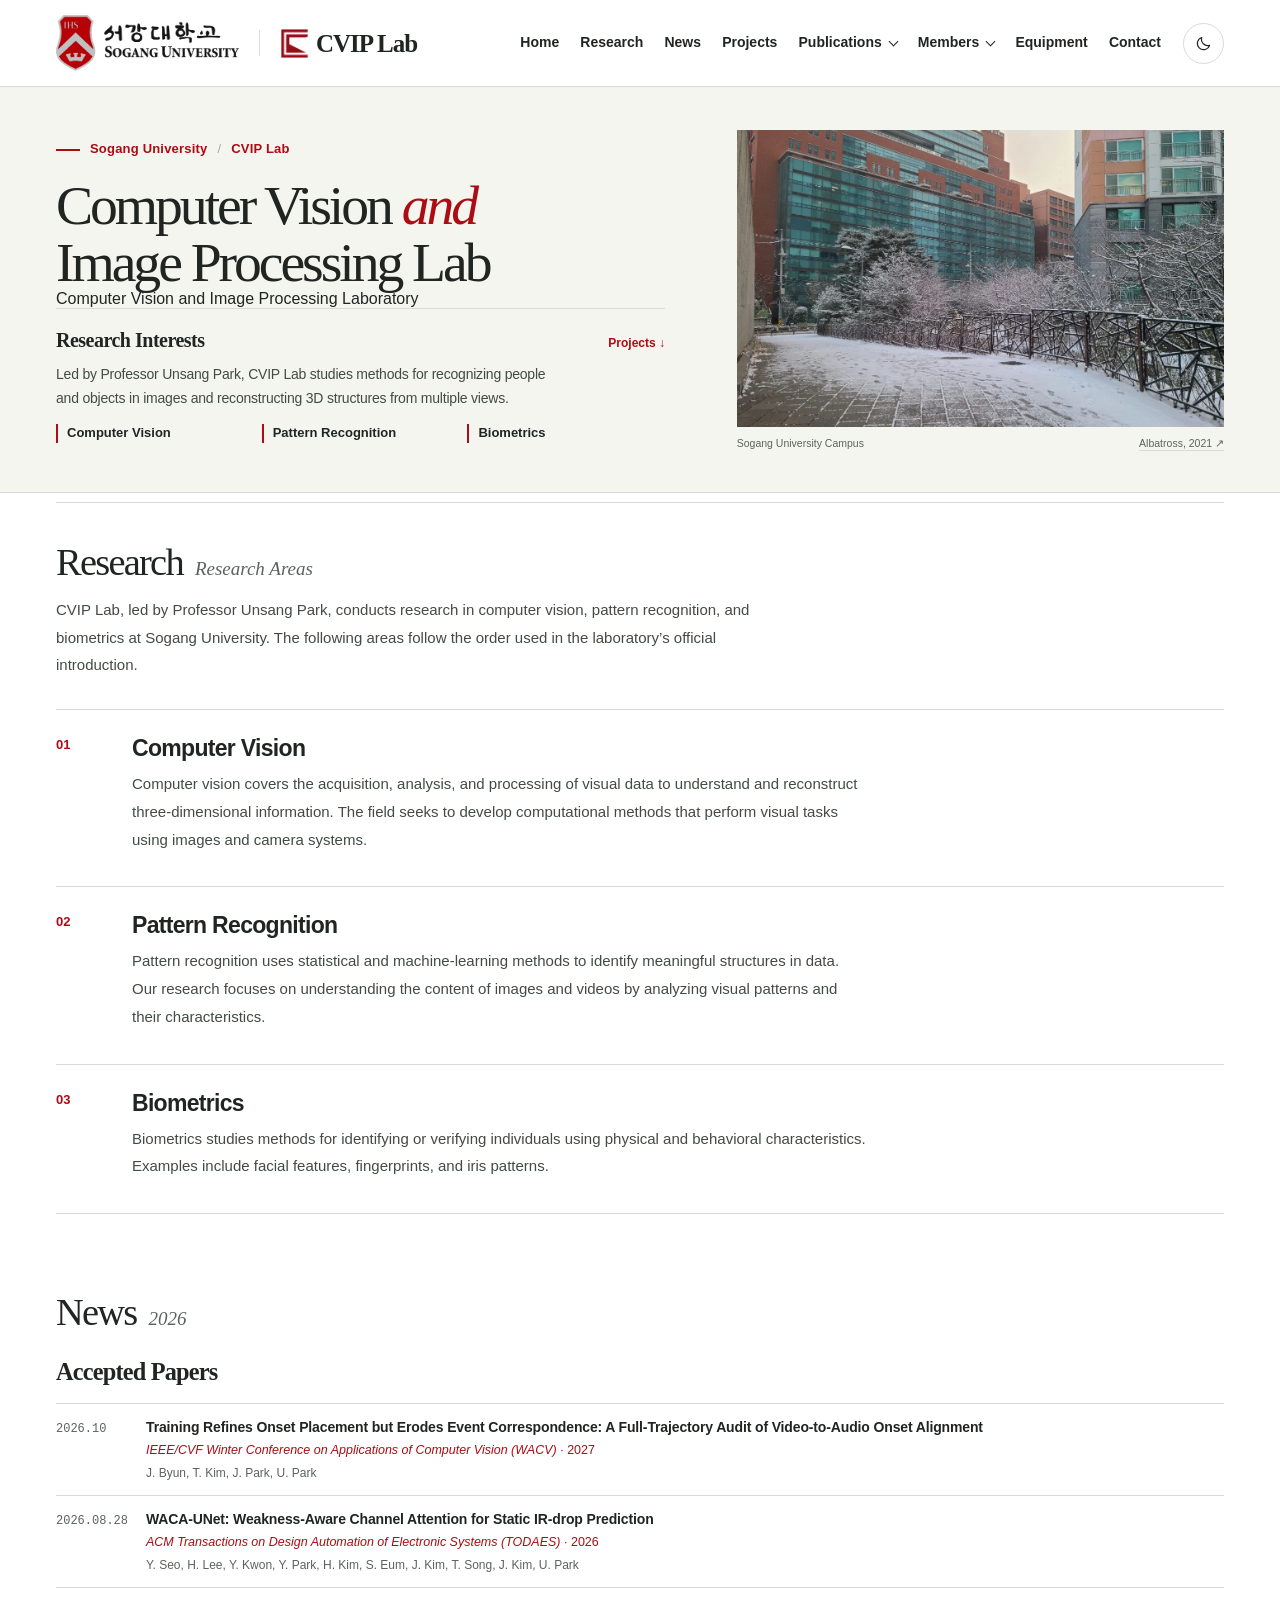
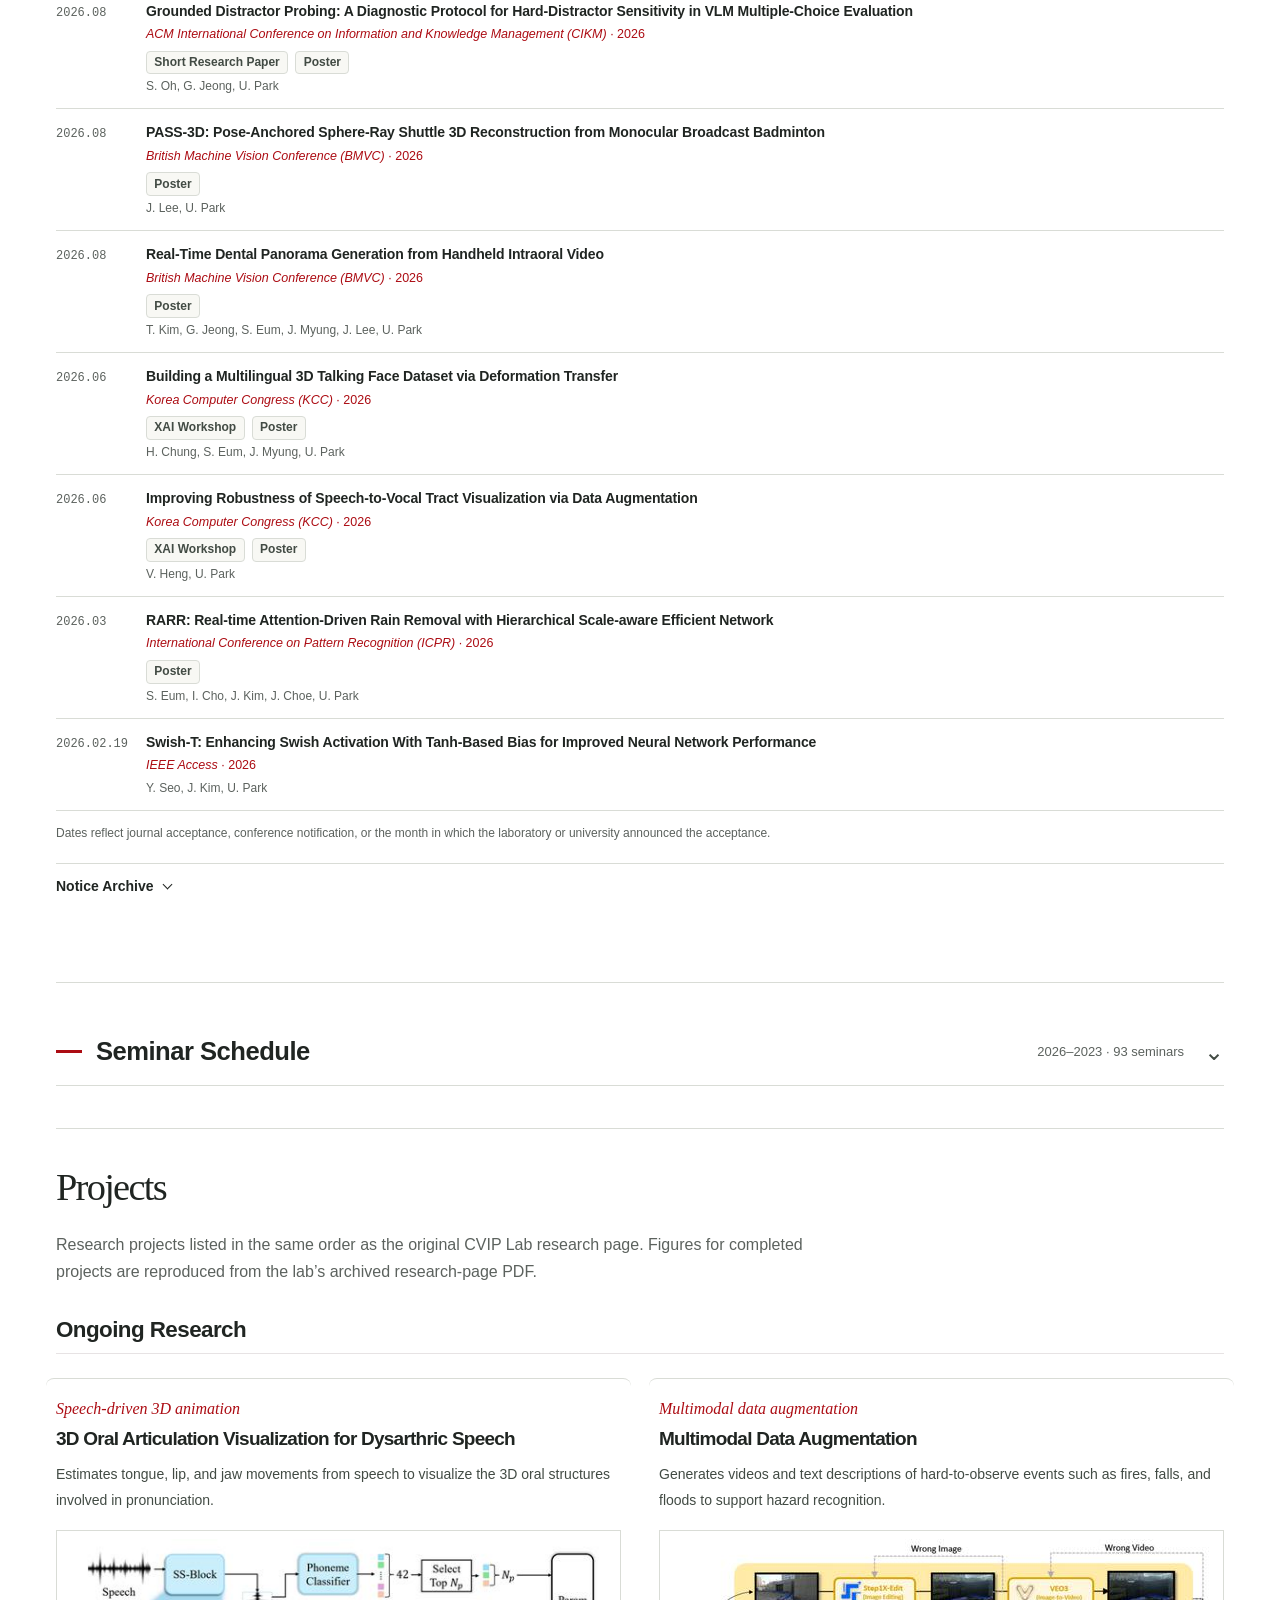
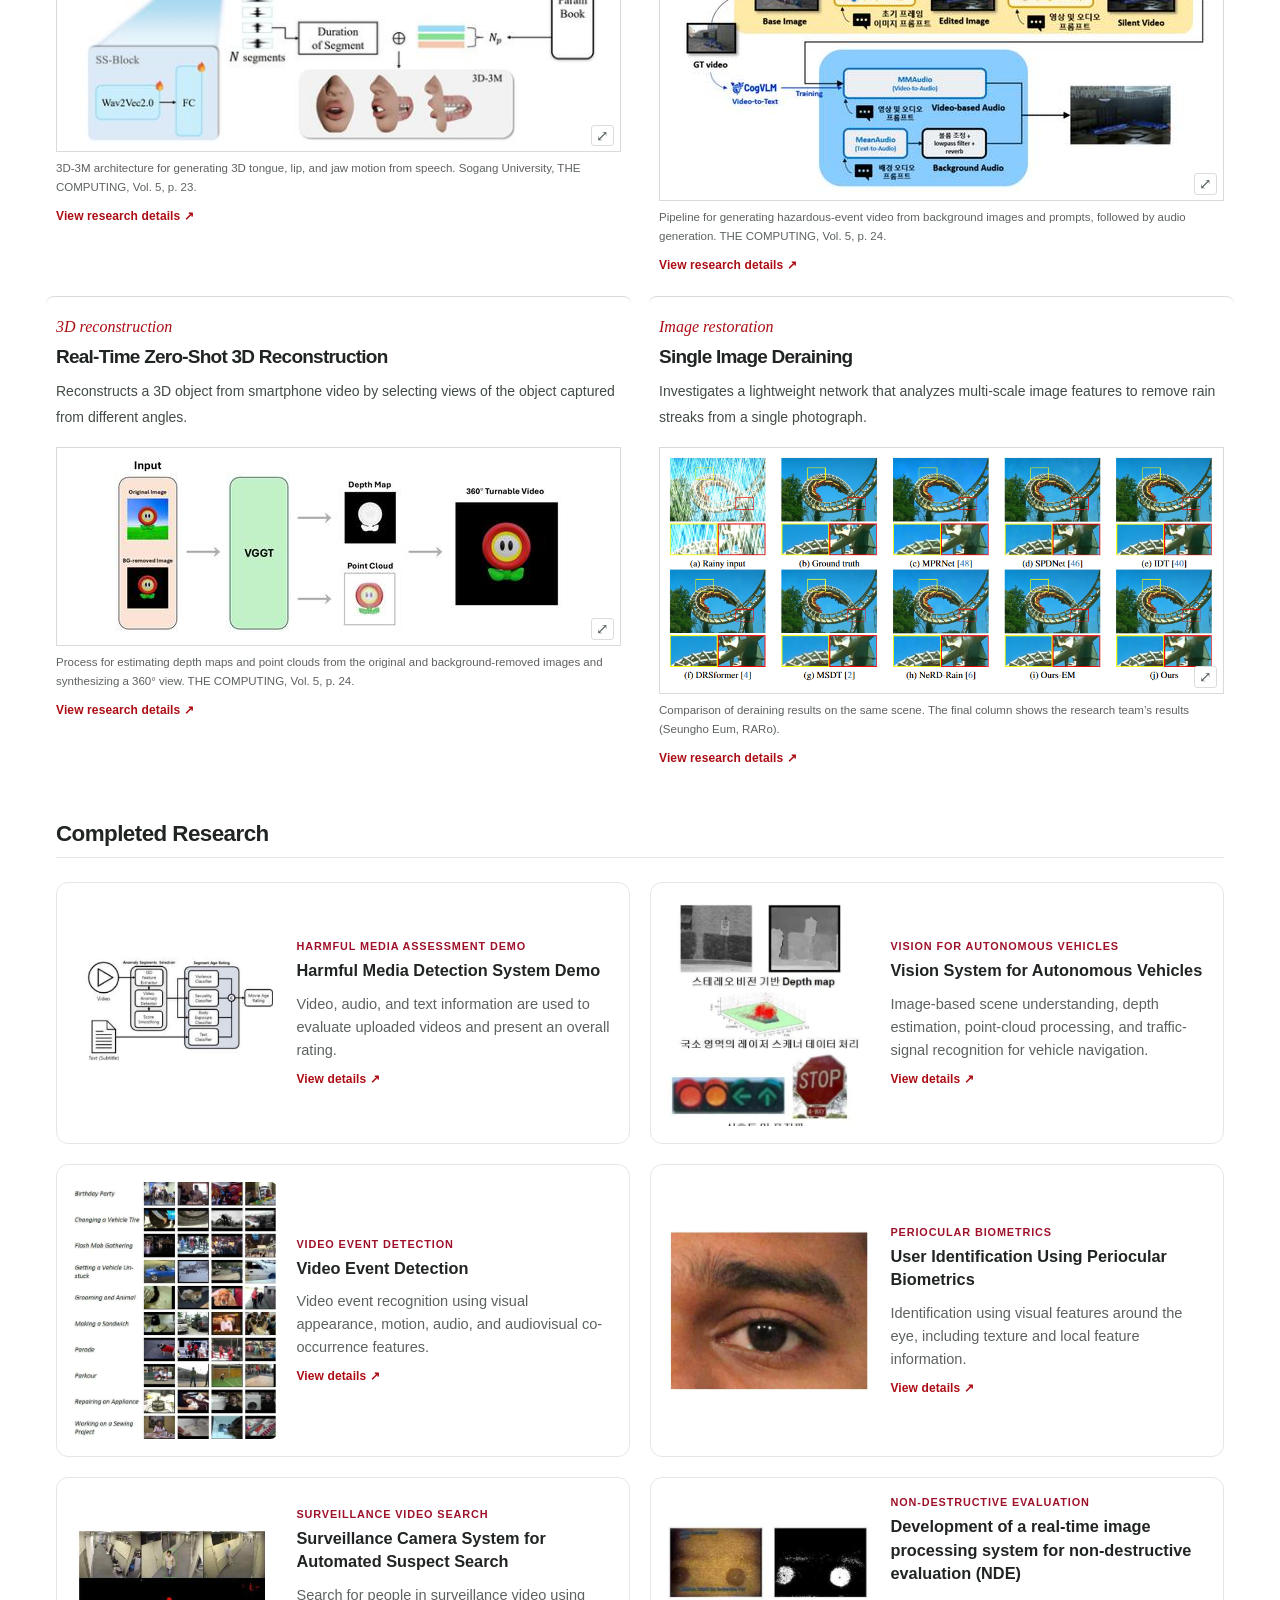
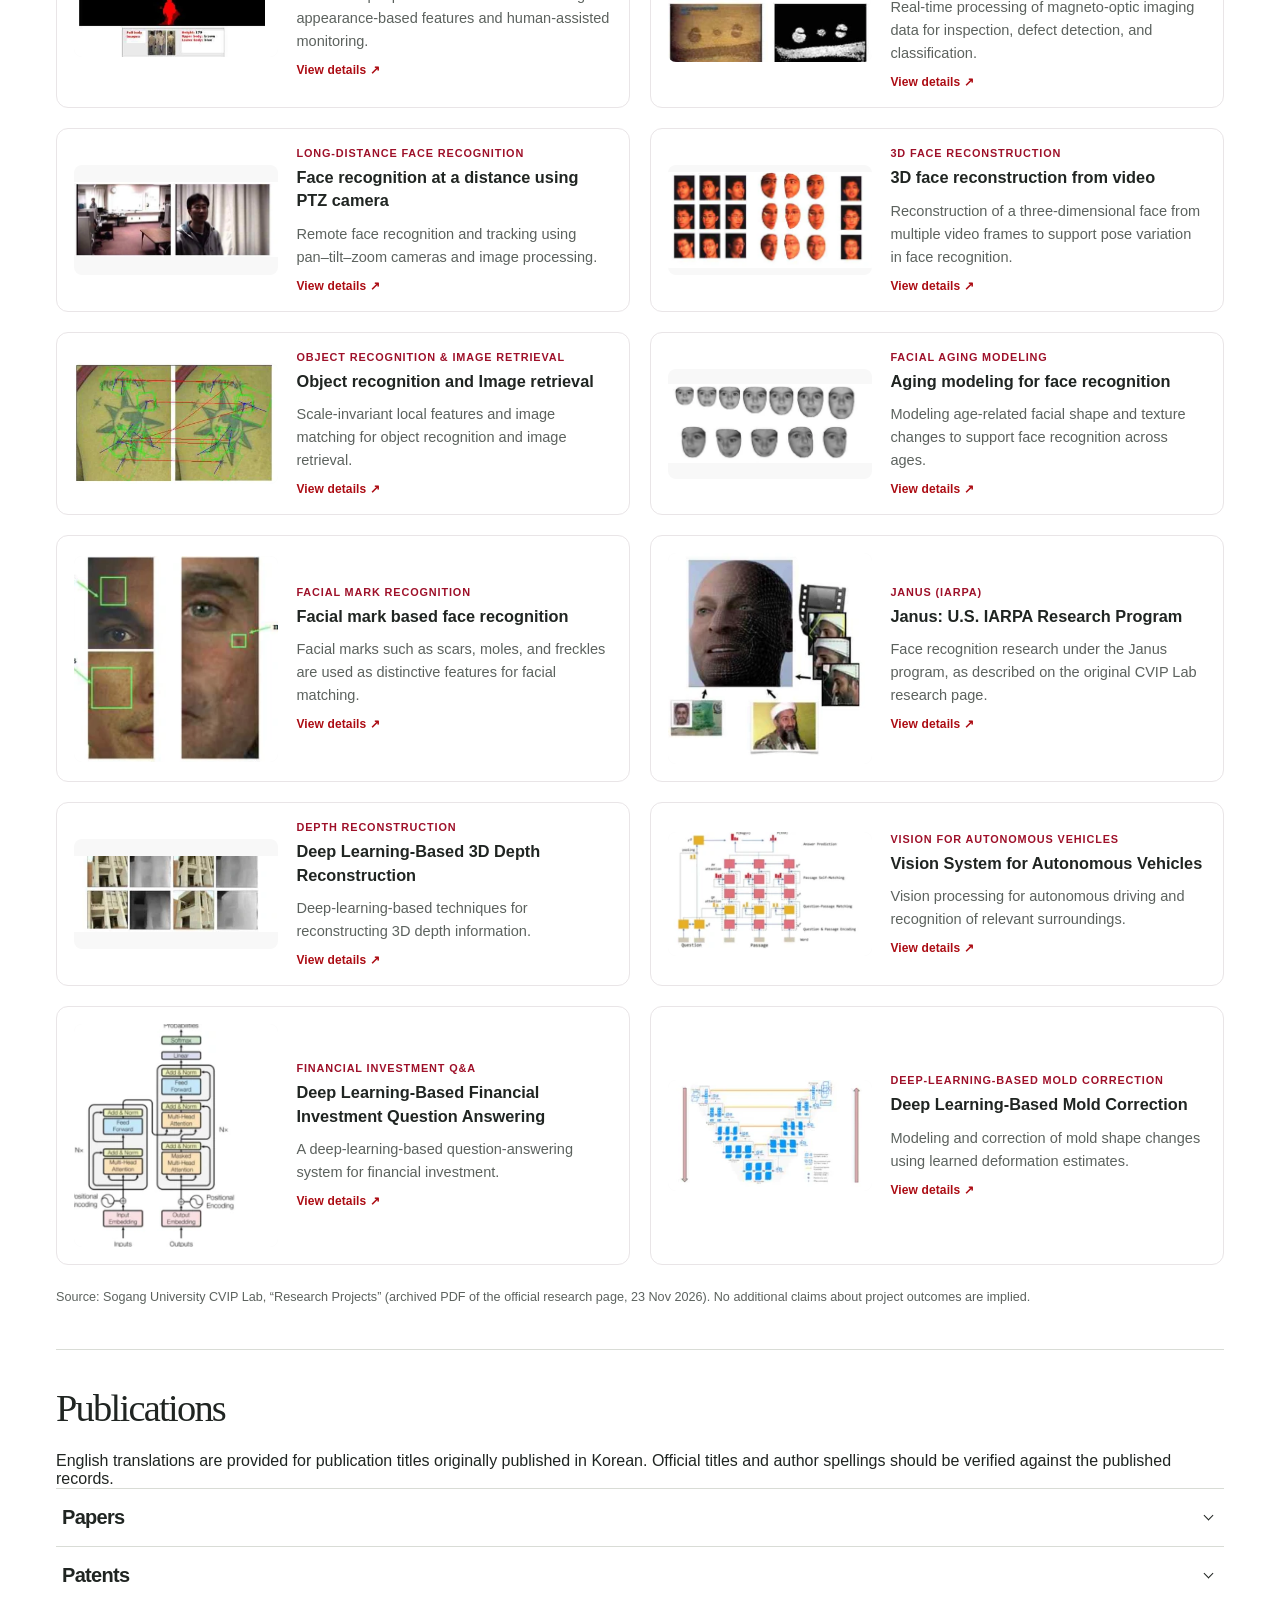
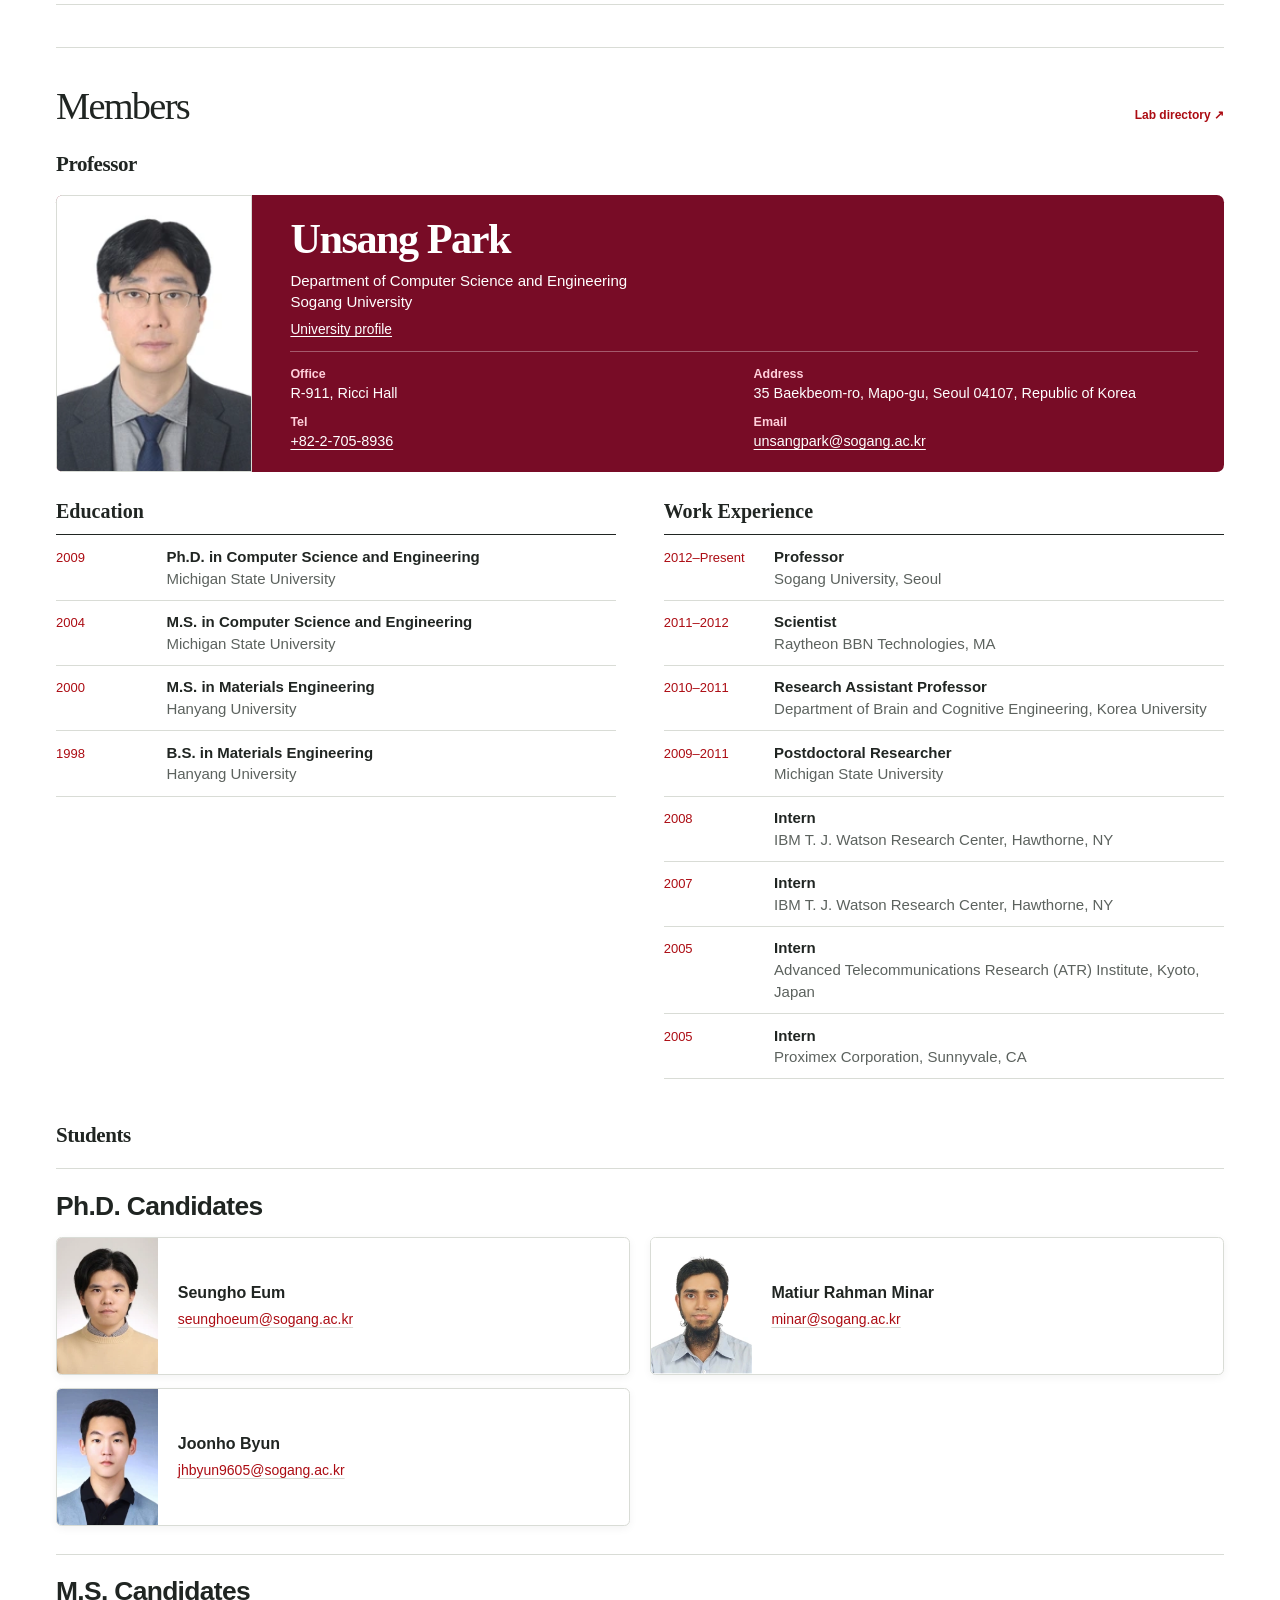
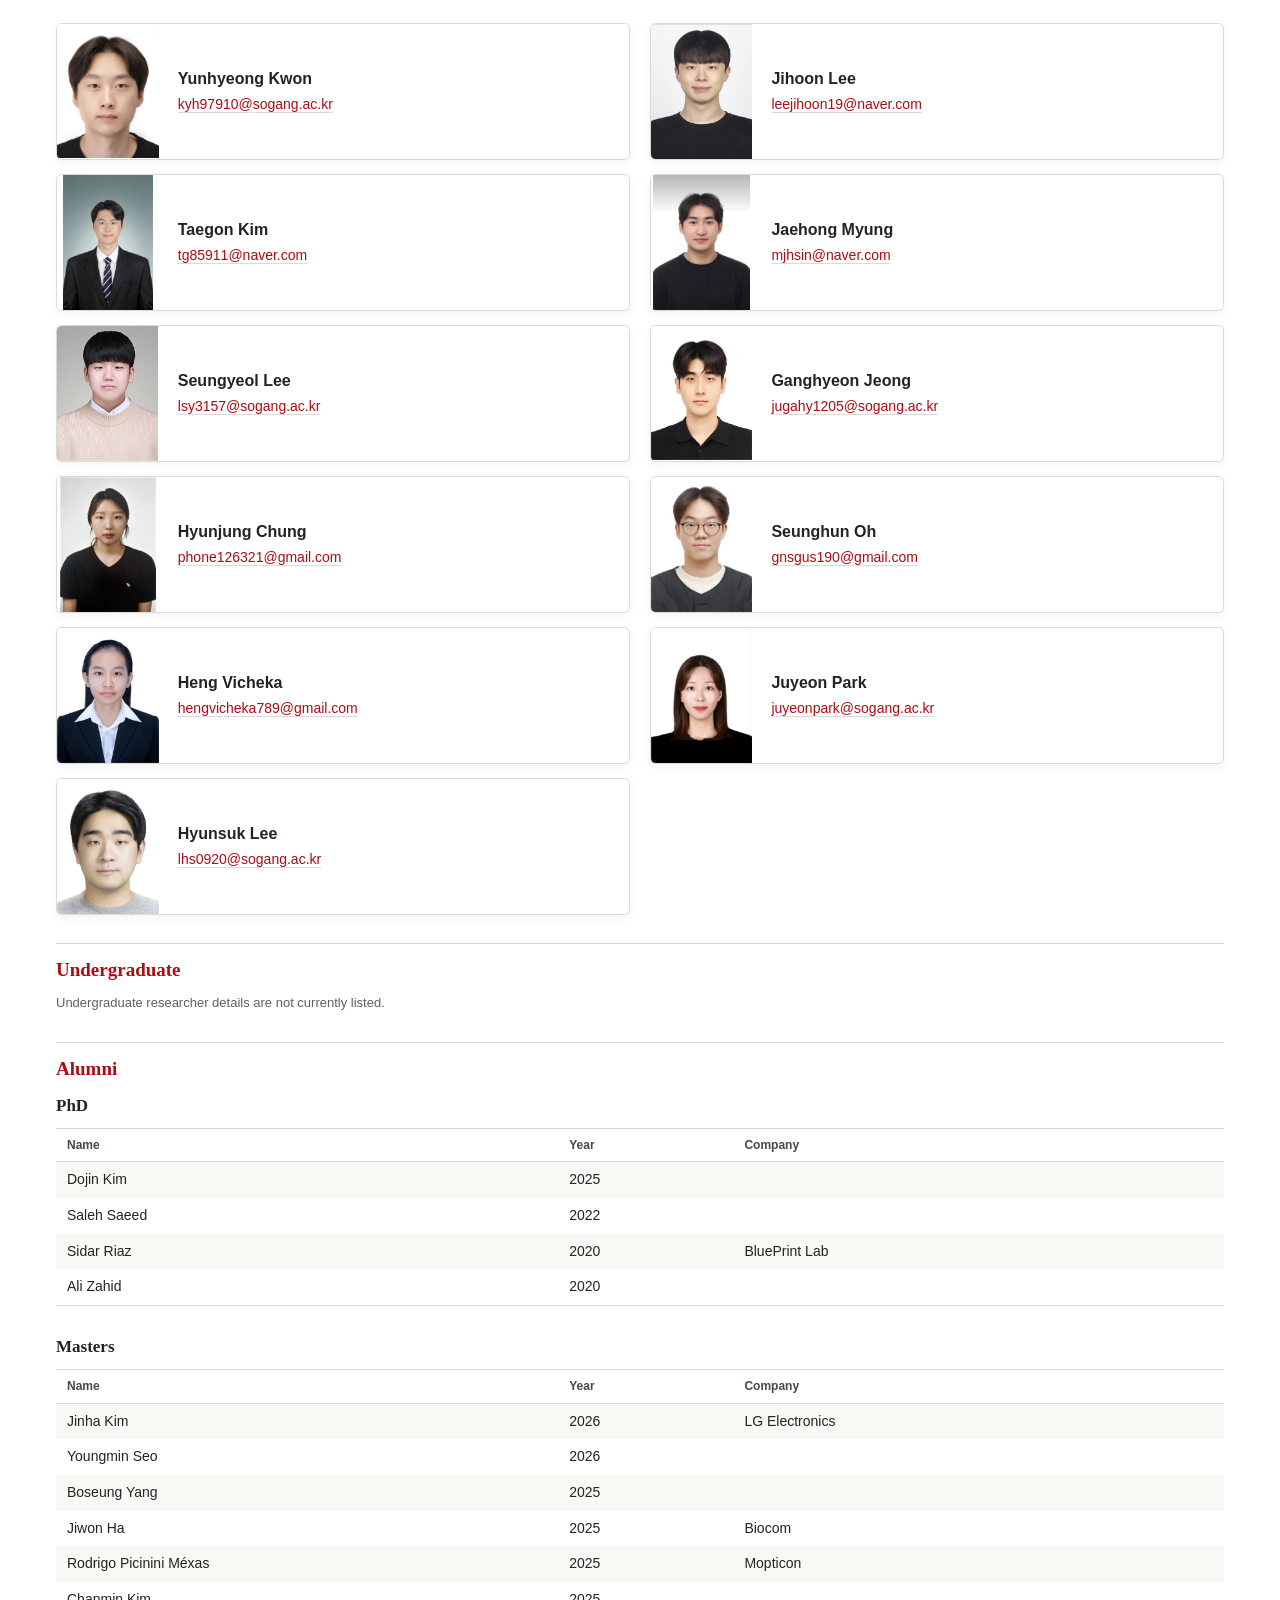
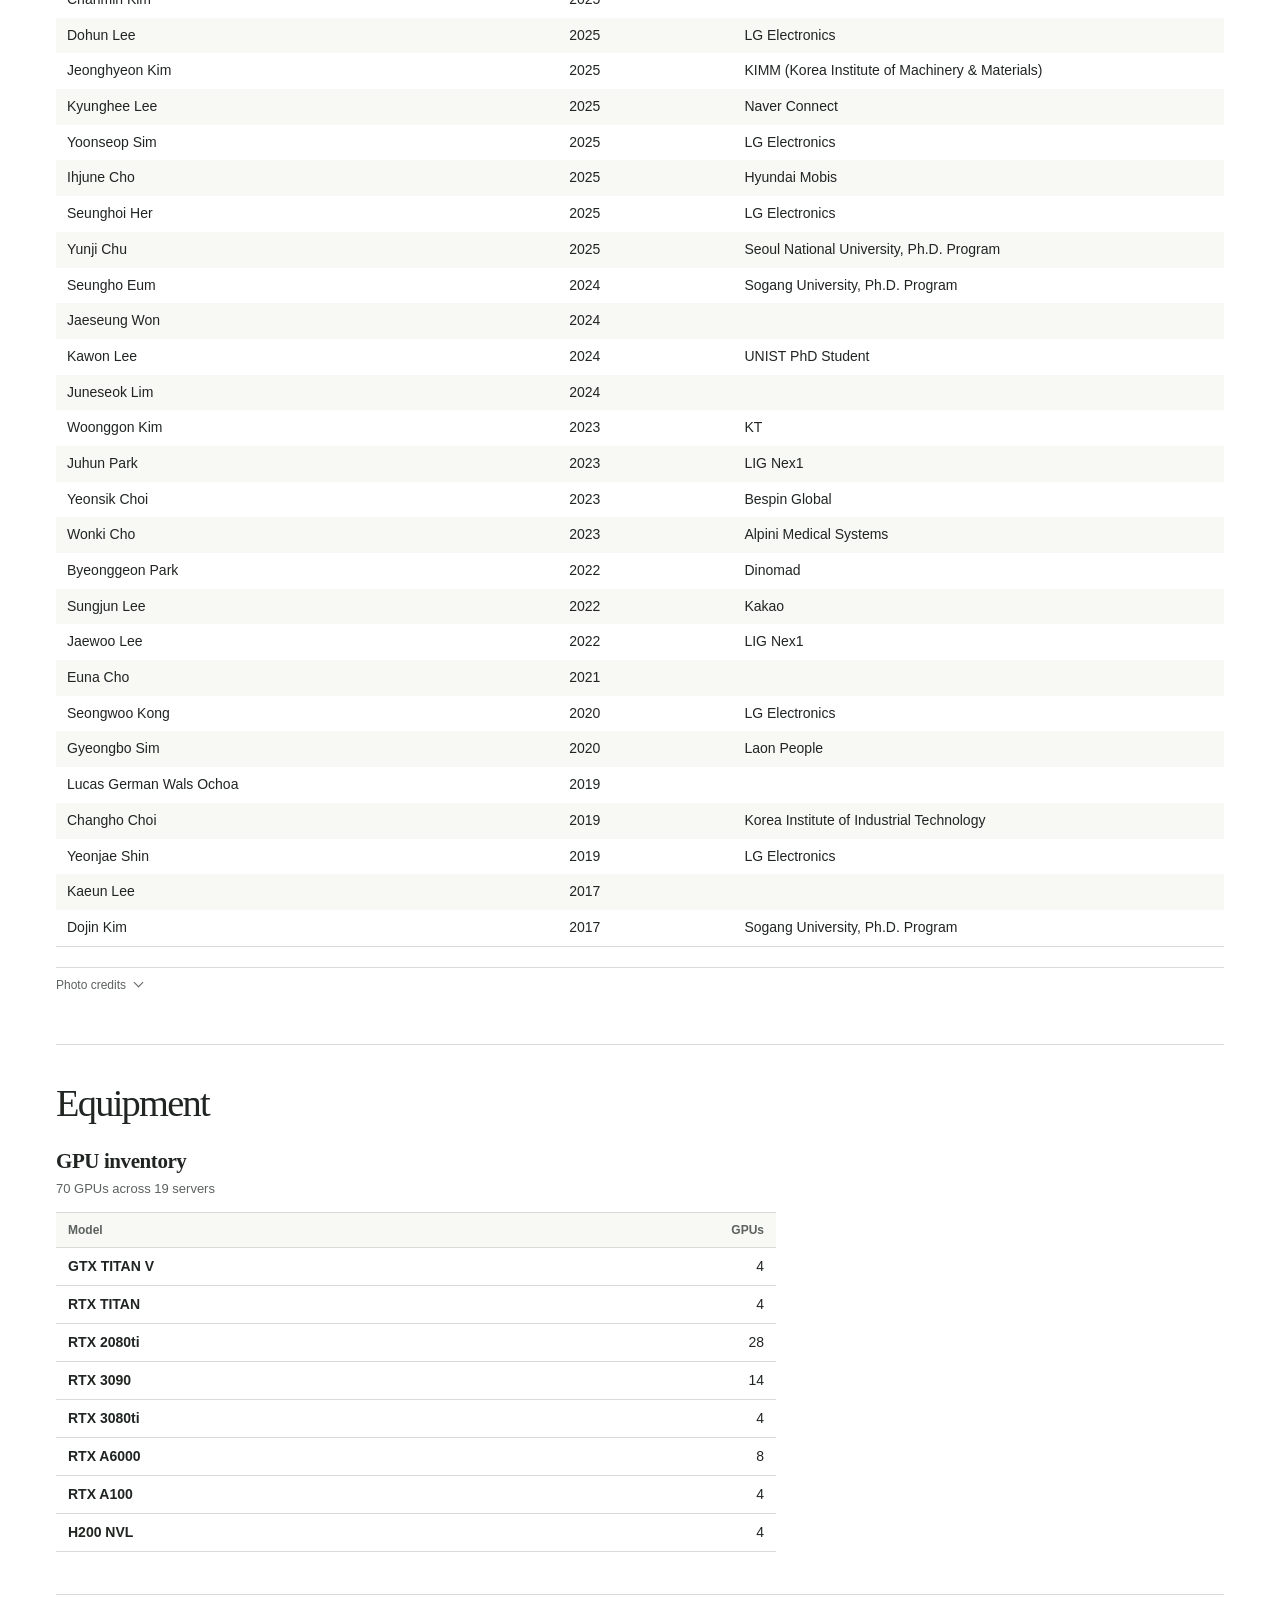
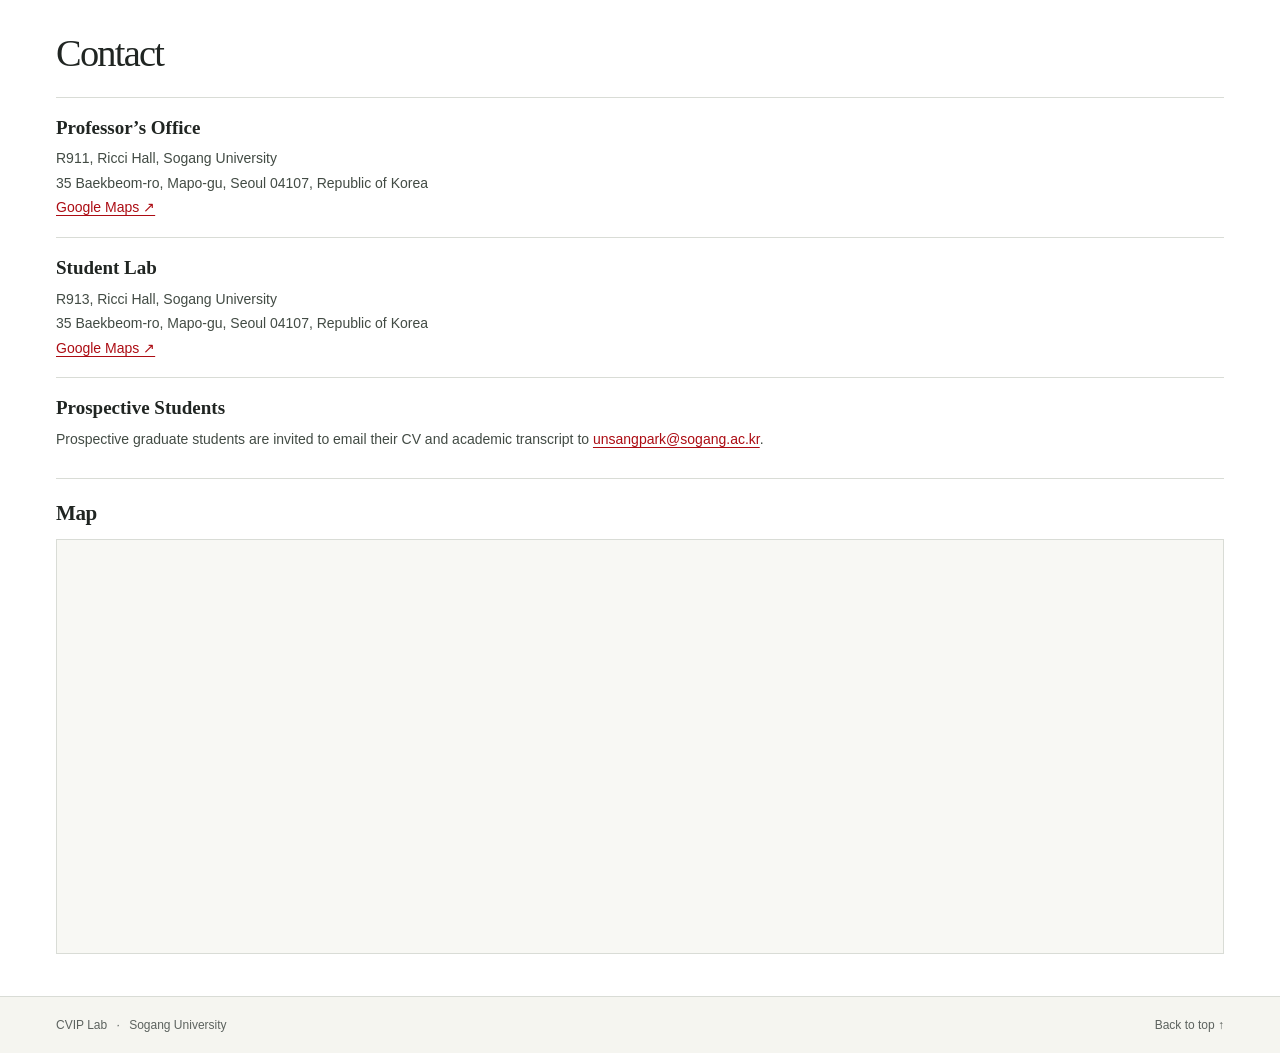
==== index.html @ 0a964b20 "seminar update(~11/20)" ====
<!DOCTYPE html>

<!DOCTYPE html>

<!DOCTYPE html>

<html data-theme="light" lang="en">
<head>
<meta charset="utf-8"/>
<meta content="width=device-width,initial-scale=1" name="viewport"/>
<meta content="#ffffff" name="theme-color"/>
<meta content="CVIP Lab at Sogang University, led by Professor Unsang Park. Explore research in computer vision, pattern recognition, biometrics, research projects, publications, people, equipment, and contact information." name="description"/>
<title>CVIP Lab | Computer Vision and Image Processing Laboratory · Sogang University</title>
<link href="assets/images/cvip-mark.png" rel="icon" type="image/png"/>
<link href="assets/css/site.css" rel="stylesheet"/>
<link href="https://cviplab1.github.io/" rel="canonical"/><meta content="index, follow" name="robots"/><meta content="CVIP Lab | Sogang University" property="og:title"/><meta content="Research in Computer Vision, Pattern Recognition, and Biometrics at Sogang University." property="og:description"/><meta content="https://cviplab1.github.io/" property="og:url"/><script type="application/ld+json">{"@context": "https://schema.org", "@type": "ResearchOrganization", "name": "Computer Vision and Image Processing Lab (CVIP Lab)", "alternateName": ["서강대학교 컴퓨터비전 및 영상처리 연구실", "서강대 CVIP Lab"], "url": "https://cviplab1.github.io/", "description": "Research laboratory at Sogang University focusing on computer vision, pattern recognition, and biometrics.", "parentOrganization": {"@type": "CollegeOrUniversity", "name": "Sogang University", "url": "https://www.sogang.ac.kr/"}, "employee": {"@type": "Person", "name": "Unsang Park", "alternateName": "박운상", "jobTitle": "Professor"}, "knowsAbout": ["Computer Vision", "Pattern Recognition", "Biometrics"]}</script></head>
<body>
<a class="skip" href="#main">Skip to main content</a>
<header class="site-head">
<div class="nav-shell">
<a aria-label="Sogang University website" class="university" href="https://www.sogang.ac.kr/">
<img alt="Sogang University" class="mark-color" height="149" src="assets/images/sogang-signature.png" width="480"/>
<img alt="Sogang University" class="mark-white" height="149" src="assets/images/sogang-signature-white.png" width="480"/>
</a>
<span aria-hidden="true" class="word-divider"></span>
<a aria-label="CVIP Lab homepage" class="lab-word" href="#home"><img alt="" class="lab-emblem" height="33" src="assets/images/cvip-mark.png" width="33"/>CVIP Lab</a>
<nav aria-label="Main navigation" id="navigation">
<a href="#home">Home</a><a href="#research-details">Research</a><a href="#news">News</a><a href="#projects">Projects</a><details class="nav-disclosure" name="main-navigation"><summary>Publications <span aria-hidden="true" class="chev"></span></summary>
<div class="subnav"><a href="#papers">Papers</a><div class="subtopics"><a href="#pub-international-conference">International Conferences</a><a href="#pub-international-journal">International Journals</a><a href="#pub-domestic-conference">Domestic Conferences</a><a href="#pub-domestic-journal">Domestic Journals</a></div><a href="#pub-patents">Patents</a></div></details>
<details class="nav-disclosure" name="main-navigation"><summary>Members <span aria-hidden="true" class="chev"></span></summary>
<div class="subnav"><a href="#professor">Professor</a><a href="#students">Students</a><div class="subtopics"><a href="#phd">Ph.D. Candidates</a><a href="#ms">M.S. Candidates</a><a href="#undergraduate">Undergraduate</a><a href="#alumni">Alumni</a></div></div></details><a href="#equipment">Equipment</a><a href="#contact">Contact</a>
</nav>
<button aria-label="Switch to dark mode" class="icon-control theme-button" hidden="" type="button"><svg aria-hidden="true" class="moon" viewbox="0 0 24 24"><path d="M20.6 14.4A8.7 8.7 0 0 1 9.6 3.5 8.8 8.8 0 1 0 20.6 14.4Z"></path></svg><svg aria-hidden="true" class="sun" viewbox="0 0 24 24"><circle cx="12" cy="12" r="4"></circle><path d="M12 2v2m0 16v2M2 12h2m16 0h2M5 5l1.4 1.4m11.2 11.2L19 19M5 19l1.4-1.4m11.2-11.2L19 5"></path></svg></button>
<button aria-controls="navigation" aria-expanded="false" aria-label="Open menu" class="icon-control menu-button" hidden="" type="button"><span></span><span></span></button>
</div>
</header>
<main id="main">
<section aria-labelledby="lab-title" class="intro" id="home">
<div class="wrap masthead" id="about">
<div class="mast-copy">
<p class="affiliation"><span aria-hidden="true"></span> Sogang University <i aria-hidden="true">/</i> CVIP Lab</p>
<h1 id="lab-title" lang="en">Computer Vision <em>and</em><br/>Image Processing Lab</h1>
<p class="lab-subname">Computer Vision and Image Processing Laboratory</p>
<section aria-labelledby="interests-title" class="home-interests" id="research">
<div class="interest-heading"><h2 id="interests-title">Research Interests</h2><a class="text-link" href="#projects">Projects ↓</a></div>
<p class="intro-note">Led by Professor Unsang Park, CVIP Lab studies methods for recognizing people and objects in images and reconstructing 3D structures from multiple views.</p>
<dl class="interests">
<div><dt>Computer Vision</dt></div>
<div><dt>Pattern Recognition</dt></div>
<div><dt>Biometrics</dt></div>
</dl>
</section>
</div>
<figure class="campus"><img alt="Campus walkway and red brick buildings at Sogang University" height="720" src="assets/images/sogang-campus.webp" width="960"/><figcaption><span>Sogang University Campus</span><a aria-label="Campus photograph credit" href="https://commons.wikimedia.org/wiki/File:Sogang-1641741169692_05.jpg">Albatross, 2021 ↗</a></figcaption></figure>
</div>
</section>
<div class="wrap research-wrap"><section aria-labelledby="research-detail-title" class="section research-detail" id="research-details"><div class="section-heading"><div class="section-lead"><h2 id="research-detail-title">Research</h2><span>Research Areas</span></div></div>
<p class="research-lede">CVIP Lab, led by Professor Unsang Park, conducts research in computer vision, pattern recognition, and biometrics at Sogang University. The following areas follow the order used in the laboratory’s official introduction.</p>
<div class="research-topics">
<article class="research-topic"><span class="research-index">01</span><div><h3>Computer Vision</h3><p>Computer vision covers the acquisition, analysis, and processing of visual data to understand and reconstruct three-dimensional information. The field seeks to develop computational methods that perform visual tasks using images and camera systems.</p></div></article>
<article class="research-topic"><span class="research-index">02</span><div><h3>Pattern Recognition</h3><p>Pattern recognition uses statistical and machine-learning methods to identify meaningful structures in data. Our research focuses on understanding the content of images and videos by analyzing visual patterns and their characteristics.</p></div></article>
<article class="research-topic"><span class="research-index">03</span><div><h3>Biometrics</h3><p>Biometrics studies methods for identifying or verifying individuals using physical and behavioral characteristics. Examples include facial features, fingerprints, and iris patterns.</p></div></article>
</div></section></div><div class="wrap">
<div class="news-seminar-layout"><section aria-labelledby="news-title" class="section lab-news" id="news">
<div class="section-heading"><div class="section-lead">
<h2 id="news-title" lang="en">News</h2><span>2026</span>
</div></div>
<section aria-labelledby="accepted-title" id="accepted-papers">
<h3 class="news-subheading" id="accepted-title" lang="en">Accepted Papers</h3>
<ul class="news-papers" lang="en">
<li class="news-paper">
<time datetime="2026-10" title="Publication announcement">2026.10</time>
<div><a class="news-paper-title" href="https://computing.sogang.ac.kr/ko/community/news/detail/287">Training Refines Onset Placement but Erodes Event Correspondence: A Full-Trajectory Audit of Video-to-Audio Onset Alignment</a>
<p class="news-paper-venue"><cite>IEEE/CVF Winter Conference on Applications of Computer Vision (WACV)</cite> · 2027</p><p class="news-paper-authors">J. Byun, T. Kim, J. Park, U. Park</p></div>
</li>
<li class="news-paper">
<time datetime="2026-08-28" title="Publication announcement">2026.08.28</time>
<div><a class="news-paper-title" href="https://doi.org/10.1145/3847672">WACA-UNet: Weakness-Aware Channel Attention for Static IR-drop Prediction</a>
<p class="news-paper-venue"><cite>ACM Transactions on Design Automation of Electronic Systems (TODAES)</cite> · 2026</p><p class="news-paper-authors">Y. Seo, H. Lee, Y. Kwon, Y. Park, H. Kim, S. Eum, J. Kim, T. Song, J. Kim, U. Park</p></div>
</li>
<li class="news-paper">
<time datetime="2026-08" title="Publication announcement">2026.08</time>
<div><a class="news-paper-title" href="https://computing.sogang.ac.kr/ko/community/news/detail/273">Grounded Distractor Probing: A Diagnostic Protocol for Hard-Distractor Sensitivity in VLM Multiple-Choice Evaluation</a>
<p class="news-paper-venue"><cite>ACM International Conference on Information and Knowledge Management (CIKM)</cite> · 2026</p><div class="paper-marks" lang="en"><span class="paper-mark">Short Research Paper</span><span class="paper-mark">Poster</span></div><p class="news-paper-authors">S. Oh, G. Jeong, U. Park</p></div>
</li>
<li class="news-paper">
<time datetime="2026-08" title="Publication announcement">2026.08</time>
<div><a class="news-paper-title" href="https://computing.sogang.ac.kr/ko/community/news/detail/279">PASS-3D: Pose-Anchored Sphere-Ray Shuttle 3D Reconstruction from Monocular Broadcast Badminton</a>
<p class="news-paper-venue"><cite>British Machine Vision Conference (BMVC)</cite> · 2026</p><div class="paper-marks" lang="en"><span class="paper-mark">Poster</span></div><p class="news-paper-authors">J. Lee, U. Park</p></div>
</li>
<li class="news-paper">
<time datetime="2026-08" title="Publication announcement">2026.08</time>
<div><a class="news-paper-title" href="https://computing.sogang.ac.kr/ko/community/news/detail/274">Real-Time Dental Panorama Generation from Handheld Intraoral Video</a>
<p class="news-paper-venue"><cite>British Machine Vision Conference (BMVC)</cite> · 2026</p><div class="paper-marks" lang="en"><span class="paper-mark">Poster</span></div><p class="news-paper-authors">T. Kim, G. Jeong, S. Eum, J. Myung, J. Lee, U. Park</p></div>
</li>
<li class="news-paper">
<time datetime="2026-06" title="Publication announcement">2026.06</time>
<div><a class="news-paper-title" href="https://xai.kaist.ac.kr/xai-workshop/2026/">Building a Multilingual 3D Talking Face Dataset via Deformation Transfer</a>
<p class="news-paper-venue"><cite>Korea Computer Congress (KCC)</cite> · 2026</p><div class="paper-marks" lang="en"><span class="paper-mark">XAI Workshop</span><span class="paper-mark">Poster</span></div><p class="news-paper-authors">H. Chung, S. Eum, J. Myung, U. Park</p></div>
</li>
<li class="news-paper">
<time datetime="2026-06" title="Publication announcement">2026.06</time>
<div><a class="news-paper-title" href="https://xai.kaist.ac.kr/xai-workshop/2026/">Improving Robustness of Speech-to-Vocal Tract Visualization via Data Augmentation</a>
<p class="news-paper-venue"><cite>Korea Computer Congress (KCC)</cite> · 2026</p><div class="paper-marks" lang="en"><span class="paper-mark">XAI Workshop</span><span class="paper-mark">Poster</span></div><p class="news-paper-authors">V. Heng, U. Park</p></div>
</li>
<li class="news-paper">
<time datetime="2026-03" title="Publication announcement">2026.03</time>
<div><a class="news-paper-title" href="https://doi.org/10.1007/978-3-032-31654-7_14">RARR: Real-time Attention-Driven Rain Removal with Hierarchical Scale-aware Efficient Network</a>
<p class="news-paper-venue"><cite>International Conference on Pattern Recognition (ICPR)</cite> · 2026</p><div class="paper-marks" lang="en"><span class="paper-mark">Poster</span></div><p class="news-paper-authors">S. Eum, I. Cho, J. Kim, J. Choe, U. Park</p></div>
</li>
<li class="news-paper">
<time datetime="2026-02-19" title="Publication announcement">2026.02.19</time>
<div><a class="news-paper-title" href="https://doi.org/10.1109/ACCESS.2026.3667968">Swish-T: Enhancing Swish Activation With Tanh-Based Bias for Improved Neural Network Performance</a>
<p class="news-paper-venue"><cite>IEEE Access</cite> · 2026</p><p class="news-paper-authors">Y. Seo, J. Kim, U. Park</p></div>
</li>
</ul>
<p class="news-date-note">Dates reflect journal acceptance, conference notification, or the month in which the laboratory or university announced the acceptance.</p>
</section>
<details class="past notice-archive"><summary>Notice Archive <span aria-hidden="true" class="chev"></span></summary>
<ul class="notices">
<li><a href="https://cviplab.sogang.ac.kr/bbs/bbsview.do?bbsid=1143&amp;currentPage=1&amp;pkid=78118&amp;searchField=&amp;searchValue=&amp;wslID=cviplab"><time datetime="2026-02-06">2026.02.06</time><span>Graduate AI Program Orientation Materials</span><span aria-hidden="true" class="ne-arrow">↗</span></a></li>
</ul>
</details></section>
<section aria-labelledby="seminar-title" class="seminar-panel section" id="seminar">
<details class="seminar-accordion">
<summary class="seminar-main-summary"><span class="seminar-title-with-rule"><span aria-hidden="true" class="seminar-red-rule"></span><span id="seminar-title">Seminar Schedule</span></span><span class="seminar-main-count">2026–2023 · 93 seminars</span><span aria-hidden="true" class="seminar-chevron">⌄</span></summary>
<div class="seminar-content">
<p class="seminar-description">Select a linked presentation title to open the original Google Drive, Google Slides, or SharePoint material. Titles without links have no presentation URL on the archived source page.</p><details class="seminar-year-group" open="">
<summary><span class="seminar-year-heading">2026</span><span class="seminar-year-count">23 seminars</span><span aria-hidden="true" class="seminar-year-toggle">⌄</span></summary>
<div class="seminar-year-body">
<div class="seminar-table-wrap"><table class="seminar-table"><thead><tr><th scope="col">Date</th><th scope="col">Speaker</th><th scope="col">Subject / Presentation</th></tr></thead><tbody>
<tr><td class="seminar-date-col">Jan 02</td><td class="seminar-speaker-col">Jaehong Myung</td><td class="seminar-topic-col"><a aria-label="Open seminar presentation: Enhancing" class="seminar-presentation" href="https://drive.google.com/file/d/1vfq0GxyYgbZQMnLgOrBLEouAKZLwBzN-/view?usp=sharing" rel="noopener noreferrer" target="_blank">Enhancing <span aria-hidden="true" class="seminar-link-arrow">↗</span></a></td></tr>
<tr><td class="seminar-date-col">Jan 16</td><td class="seminar-speaker-col">Seungyeol Lee</td><td class="seminar-topic-col"><a aria-label="Open seminar presentation: LoFiT" class="seminar-presentation" href="https://drive.google.com/file/d/1Ka6AELnn6dvO0waY9GwjrVSfwkfqI48K/view" rel="noopener noreferrer" target="_blank">LoFiT <span aria-hidden="true" class="seminar-link-arrow">↗</span></a></td></tr>
<tr><td class="seminar-date-col">Jan 23</td><td class="seminar-speaker-col">Taegon Kim</td><td class="seminar-topic-col"><a aria-label="Open seminar presentation: VinTAGe" class="seminar-presentation" href="https://drive.google.com/file/d/1IsGUZsr9Y4nyPIfiDK8orIpnkrMNY5GD/view?usp=drive_link" rel="noopener noreferrer" target="_blank">VinTAGe <span aria-hidden="true" class="seminar-link-arrow">↗</span></a></td></tr>
<tr><td class="seminar-date-col">Jan 30</td><td class="seminar-speaker-col">Yunhyeong Kwon</td><td class="seminar-topic-col"><a aria-label="Open seminar presentation: Focus_N_Fix" class="seminar-presentation" href="https://drive.google.com/file/d/16I2A3oZe1JICevOD2CibbE1TqzHNkDmm/view?usp=sharing" rel="noopener noreferrer" target="_blank">Focus_N_Fix <span aria-hidden="true" class="seminar-link-arrow">↗</span></a></td></tr>
<tr><td class="seminar-date-col">Feb 27</td><td class="seminar-speaker-col">Ganghyeon Jeong</td><td class="seminar-topic-col"><a aria-label="Open seminar presentation: Token_Cropr" class="seminar-presentation" href="https://drive.google.com/file/d/1q8tG_0wyA2p8QPmWosNPmHdfJHLK8ON_/view?usp=sharing" rel="noopener noreferrer" target="_blank">Token_Cropr <span aria-hidden="true" class="seminar-link-arrow">↗</span></a> <a class="seminar-extra-link" href="https://docs.google.com/presentation/d/1ESQbo54ng8iLFIM2tjqJ0PbvV9y8q8dS/edit?slide=id.p1" rel="noopener noreferrer" target="_blank">Slides ↗</a></td></tr>
<tr><td class="seminar-date-col">Mar 20</td><td class="seminar-speaker-col">Hyunjung Chung</td><td class="seminar-topic-col"><a aria-label="Open seminar presentation: Speech Driven 3D" class="seminar-presentation" href="https://drive.google.com/file/d/16H4r2nI5j0fmwePdQ0HD9kyfAoqEj3BQ/view?usp=drive_link" rel="noopener noreferrer" target="_blank">Speech Driven 3D <span aria-hidden="true" class="seminar-link-arrow">↗</span></a></td></tr>
<tr><td class="seminar-date-col">Mar 27</td><td class="seminar-speaker-col">Seunghun Oh</td><td class="seminar-topic-col"><a aria-label="Open seminar presentation: Identifying and Mitigating Position Bias" class="seminar-presentation" href="https://drive.google.com/file/d/16_QvL4vrQktiYNIkd_AidwKp-wWZ8HSu/view" rel="noopener noreferrer" target="_blank">Identifying and Mitigating Position Bias <span aria-hidden="true" class="seminar-link-arrow">↗</span></a></td></tr>
<tr><td class="seminar-date-col">Apr 03</td><td class="seminar-speaker-col">Jihoon Lee</td><td class="seminar-topic-col">Single Camera Based 3D Badminton Simulation</td></tr>
<tr><td class="seminar-date-col">Apr 10</td><td class="seminar-speaker-col">Vicheka</td><td class="seminar-topic-col"><a aria-label="Open seminar presentation: Multilingual Speech-to-Vocal Tract Visualization" class="seminar-presentation" href="https://drive.google.com/file/d/1k6CdOlAvo2keQhdLAJyZU13oEL5p_9w7/view" rel="noopener noreferrer" target="_blank">Multilingual Speech-to-Vocal Tract Visualization <span aria-hidden="true" class="seminar-link-arrow">↗</span></a></td></tr>
<tr><td class="seminar-date-col">Apr 17</td><td class="seminar-speaker-col">Juyeon Park</td><td class="seminar-topic-col"><a aria-label="Open seminar presentation: OV-AVEL" class="seminar-presentation" href="https://drive.google.com/file/d/1cnVlGdYuO3-vU976arvxXAAcvJcRLeiH/view" rel="noopener noreferrer" target="_blank">OV-AVEL <span aria-hidden="true" class="seminar-link-arrow">↗</span></a></td></tr>
<tr><td class="seminar-date-col">May 04</td><td class="seminar-speaker-col">Hyunsuk Lee</td><td class="seminar-topic-col"><a aria-label="Open seminar presentation: Robust Technology" class="seminar-presentation" href="https://docs.google.com/presentation/d/1lkw7no6FfF6UTPfIRtizjSjqM4zixNjm/edit?ouid=115181300442004631275&amp;rtpof=true&amp;sd=true&amp;usp=sharing" rel="noopener noreferrer" target="_blank">Robust Technology <span aria-hidden="true" class="seminar-link-arrow">↗</span></a></td></tr>
<tr><td class="seminar-date-col">May 08</td><td class="seminar-speaker-col">Minar</td><td class="seminar-topic-col"><a aria-label="Open seminar presentation: RoPE" class="seminar-presentation" href="https://sogang365-my.sharepoint.com/%3Ap%3A/g/personal/minar_o365_sogang_ac_kr/IQA0PaFq57LkSqwgsAE7RccJAZSJPfdZbSDZKRp33Gz32Tw?rtime=4VsEDJms3kg" rel="noopener noreferrer" target="_blank">RoPE <span aria-hidden="true" class="seminar-link-arrow">↗</span></a></td></tr>
<tr><td class="seminar-date-col">May 14</td><td class="seminar-speaker-col">Seungho Eum</td><td class="seminar-topic-col"><a aria-label="Open seminar presentation: Adv-GRPO" class="seminar-presentation" href="https://drive.google.com/file/d/111Pl_RaaTReFUQgvde2x_KWCj9mgvMCB/view?usp=sharing" rel="noopener noreferrer" target="_blank">Adv-GRPO <span aria-hidden="true" class="seminar-link-arrow">↗</span></a></td></tr>
<tr><td class="seminar-date-col">May 22</td><td class="seminar-speaker-col">Ganghyeon Jeong</td><td class="seminar-topic-col"><a aria-label="Open seminar presentation: VL2Lite" class="seminar-presentation" href="https://drive.google.com/file/d/1WOPD5Bi31219UosARFQR1TphHwzyrX5B/view" rel="noopener noreferrer" target="_blank">VL2Lite <span aria-hidden="true" class="seminar-link-arrow">↗</span></a></td></tr>
<tr><td class="seminar-date-col">Jun 01</td><td class="seminar-speaker-col">Taegon Kim</td><td class="seminar-topic-col"><a aria-label="Open seminar presentation: PAVAS" class="seminar-presentation" href="https://drive.google.com/file/d/1iryuT6EX6WhlKlRMKx_FtUiU0egX1u8k/view" rel="noopener noreferrer" target="_blank">PAVAS <span aria-hidden="true" class="seminar-link-arrow">↗</span></a></td></tr>
<tr><td class="seminar-date-col">Jun 05</td><td class="seminar-speaker-col">Seungyeol Lee</td><td class="seminar-topic-col"><a aria-label="Open seminar presentation: Vision Language Models are Biased" class="seminar-presentation" href="https://drive.google.com/file/d/1C6yIUtt_fM_VJTrV5aPAHTC4SdL0S4N0/view" rel="noopener noreferrer" target="_blank">Vision Language Models are Biased <span aria-hidden="true" class="seminar-link-arrow">↗</span></a></td></tr>
<tr><td class="seminar-date-col">Jun 11</td><td class="seminar-speaker-col">Jaehong Myung</td><td class="seminar-topic-col"><a aria-label="Open seminar presentation: CMR-RD" class="seminar-presentation" href="https://drive.google.com/file/d/1PSHIqmchBLbnGyaaoZeuS7wtrJR6SI16/view?usp=sharing" rel="noopener noreferrer" target="_blank">CMR-RD <span aria-hidden="true" class="seminar-link-arrow">↗</span></a></td></tr>
<tr><td class="seminar-date-col">Jul 03</td><td class="seminar-speaker-col">Yunhyeong Kwon</td><td class="seminar-topic-col"><a aria-label="Open seminar presentation: Make-It-Count" class="seminar-presentation" href="https://drive.google.com/file/d/1LDObcJ1L9wUcf8zCjkZQ4YKX7UW50fW4/view?usp=sharing" rel="noopener noreferrer" target="_blank">Make-It-Count <span aria-hidden="true" class="seminar-link-arrow">↗</span></a></td></tr>
<tr><td class="seminar-date-col">Jul 10</td><td class="seminar-speaker-col">Seunghun Oh</td><td class="seminar-topic-col"><a aria-label="Open seminar presentation: UniEdit-I" class="seminar-presentation" href="https://drive.google.com/file/d/1fj38RWQrub7ZJR0qSBvQ12FPFpeyG3eR/view" rel="noopener noreferrer" target="_blank">UniEdit-I <span aria-hidden="true" class="seminar-link-arrow">↗</span></a></td></tr>
<tr><td class="seminar-date-col">Jul 20</td><td class="seminar-speaker-col">Joonho Byun</td><td class="seminar-topic-col"><a aria-label="Open seminar presentation: TARO" class="seminar-presentation" href="https://drive.google.com/file/d/1FcKUkxoRJBIpMyGZg00G93FXRrhu1oiG/view" rel="noopener noreferrer" target="_blank">TARO <span aria-hidden="true" class="seminar-link-arrow">↗</span></a></td></tr>
<tr><td class="seminar-date-col">Jul 24</td><td class="seminar-speaker-col">Hyunjung Chung</td><td class="seminar-topic-col"><a aria-label="Open seminar presentation: UTI-LLM" class="seminar-presentation" href="https://drive.google.com/file/d/1ZRL9mmPadmHZ1jn24ER4TiEolqR9ukuH/view?usp=drive_link" rel="noopener noreferrer" target="_blank">UTI-LLM <span aria-hidden="true" class="seminar-link-arrow">↗</span></a></td></tr>
<tr><td class="seminar-date-col">Jul 31</td><td class="seminar-speaker-col">Minar</td><td class="seminar-topic-col"><a aria-label="Open seminar presentation: Reward-Forcing" class="seminar-presentation" href="https://sogang365-my.sharepoint.com/%3Ap%3A/g/personal/minar_o365_sogang_ac_kr/IQBlCI3gw2h5Q7GxNaaGiUM1AZwwGIncJSLDUE4w79W4BgQ?rtime=ygKn1Unt3kg" rel="noopener noreferrer" target="_blank">Reward-Forcing <span aria-hidden="true" class="seminar-link-arrow">↗</span></a></td></tr>
<tr><td class="seminar-date-col">Aug 07</td><td class="seminar-speaker-col">Vicheka</td><td class="seminar-topic-col"><a aria-label="Open seminar presentation: TalkVid" class="seminar-presentation" href="https://drive.google.com/file/d/1Pl1vORkDbaw1uY9txyuVCjPG2jhYfuQS/view" rel="noopener noreferrer" target="_blank">TalkVid <span aria-hidden="true" class="seminar-link-arrow">↗</span></a></td></tr>
<tr><td class="seminar-date-col">Aug 13</td><td class="seminar-speaker-col">Juyeon Park</td><td class="seminar-topic-col"><a aria-label="Open seminar presentation: Inducing Dyslexia in VLMs" class="seminar-presentation" href="https://drive.google.com/file/d/1Wv54i0WUtVhiIHJig9v0Kfb1sWeJcLDY/view" rel="noopener noreferrer" target="_blank">Inducing Dyslexia in VLMs <span aria-hidden="true" class="seminar-link-arrow">↗</span></a></td></tr>
<tr><td class="seminar-date-col">Sep 04</td><td class="seminar-speaker-col">Hyunsuk Lee</td><td class="seminar-topic-col"><a aria-label="Open seminar presentation: Advancing Fine-Grained Classification" class="seminar-presentation" href="https://docs.google.com/presentation/d/1ztU2_p6atK5rur1CMZOb-5RxRTsvpKbA/edit?slide=id.p1#slide=id.p1" rel="noopener noreferrer" target="_blank">Advancing Fine-Grained Classification <span aria-hidden="true" class="seminar-link-arrow">↗</span></a></td></tr>
<tr><td class="seminar-date-col">Sep 11</td><td class="seminar-speaker-col">Taegon Kim</td><td class="seminar-topic-col"><a aria-label="Open seminar presentation: Timing Audible Actions via Inflectional Flow" class="seminar-presentation" href="https://drive.google.com/file/d/1Vo1ZPQRvnqAGQc9yzA2rH-Rut7K4K-ir/view?usp=sharing" rel="noopener noreferrer" target="_blank">Timing Audible Actions via Inflectional Flow <span aria-hidden="true" class="seminar-link-arrow">↗</span></a></td></tr>
<tr><td class="seminar-date-col">Sep 18</td><td class="seminar-speaker-col">Ganghyeon Jeong</td><td class="seminar-topic-col"><a aria-label="Open seminar presentation: Enriching Knowledge Distillation" class="seminar-presentation" href="https://drive.google.com/file/d/12F_eKJI34OwLL5nnrME8GIeyM2eFxucd/view?usp=sharing" rel="noopener noreferrer" target="_blank">Enriching Knowledge Distillation <span aria-hidden="true" class="seminar-link-arrow">↗</span></a></td></tr>
<tr><td class="seminar-date-col">Oct 02</td><td class="seminar-speaker-col">Seungyeol Lee</td><td class="seminar-topic-col"><a aria-label="Open seminar presentation: RL's Razor" class="seminar-presentation" href="https://drive.google.com/file/d/1thdjvre44dEDnUD8z1gLrXdvD-M1mtmT/view" rel="noopener noreferrer" target="_blank">RL's Razor <span aria-hidden="true" class="seminar-link-arrow">↗</span></a></td></tr>
<tr><td class="seminar-date-col">Oct 08</td><td class="seminar-speaker-col">Jaehong Myung</td><td class="seminar-topic-col"><a aria-label="Open seminar presentation: AVCD" class="seminar-presentation" href="https://drive.google.com/file/d/1Q6J6-RCSDsOMciNb5VgyjRM25yZwRHnX/view" rel="noopener noreferrer" target="_blank">AVCD <span aria-hidden="true" class="seminar-link-arrow">↗</span></a></td></tr>
<tr><td class="seminar-date-col">Oct 15</td><td class="seminar-speaker-col">Yunhyeong Kwon</td><td class="seminar-topic-col"><a aria-label="Open seminar presentation: TempFlow-GRPO" class="seminar-presentation" href="https://drive.google.com/file/d/19pOSQVqMlA0WFUq3Rav_87cosdKpP41N/view?usp=sharing" rel="noopener noreferrer" target="_blank">TempFlow-GRPO <span aria-hidden="true" class="seminar-link-arrow">↗</span></a></td></tr>
<tr><td class="seminar-date-col">Oct 30</td><td class="seminar-speaker-col">Hyunjung Chung</td><td class="seminar-topic-col"><a aria-label="Open seminar presentation: Seeing Speech" class="seminar-presentation" href="https://drive.google.com/file/d/1ozUSkUzPHvrGjjz4cNbc7l5Mhyufl6rT/view?usp=drive_link" rel="noopener noreferrer" target="_blank">Seeing Speech <span aria-hidden="true" class="seminar-link-arrow">↗</span></a></td></tr>
<tr><td class="seminar-date-col">Nov 06</td><td class="seminar-speaker-col">Jihoon Lee</td><td class="seminar-topic-col"><a aria-label="Open seminar presentation: DiffTrack" class="seminar-presentation" href="https://drive.google.com/file/d/1reqz_ZSH4QX9yrap8hO955pR19dhLaOd/view" rel="noopener noreferrer" target="_blank">DiffTrack <span aria-hidden="true" class="seminar-link-arrow">↗</span></a></td></tr>
<tr><td class="seminar-date-col">Nov 20</td><td class="seminar-speaker-col">Joonho Byun</td><td class="seminar-topic-col"><a aria-label="Open seminar presentation: V2A-DPO" class="seminar-presentation" href="https://drive.google.com/file/d/1wXvbtC42H56FHb6aMZJ3pIezxGb95naG/view?usp=sharing" rel="noopener noreferrer" target="_blank">V2A-DPO <span aria-hidden="true" class="seminar-link-arrow">↗</span></a></td></tr>

</tbody></table></div>
<p class="seminar-source">Original schedule: <a href="https://cviplab.sogang.ac.kr/cviplab/1250.html" rel="noopener noreferrer" target="_blank">CVIP Lab 2026 ↗</a></p>
</div>
</details><details class="seminar-year-group">
<summary><span class="seminar-year-heading">2025</span><span class="seminar-year-count">26 seminars</span><span aria-hidden="true" class="seminar-year-toggle">⌄</span></summary>
<div class="seminar-year-body">
<div class="seminar-table-wrap"><table class="seminar-table"><thead><tr><th scope="col">Date</th><th scope="col">Speaker</th><th scope="col">Subject / Presentation</th></tr></thead><tbody>
<tr><td class="seminar-date-col">Mar 07</td><td class="seminar-speaker-col">Seungho Eum</td><td class="seminar-topic-col"><a aria-label="Open seminar presentation: DeepSeek" class="seminar-presentation" href="https://drive.google.com/file/d/1UHReWMDkvkITSOMv_9zDcHwADLlKqrnW/view?usp=sharing" rel="noopener noreferrer" target="_blank">DeepSeek <span aria-hidden="true" class="seminar-link-arrow">↗</span></a></td></tr>
<tr><td class="seminar-date-col">Mar 14</td><td class="seminar-speaker-col">Jihoon Lee</td><td class="seminar-topic-col">Tallor3D</td></tr>
<tr><td class="seminar-date-col">Mar 21</td><td class="seminar-speaker-col">Taegon Kim</td><td class="seminar-topic-col"><a aria-label="Open seminar presentation: Instruct Video" class="seminar-presentation" href="https://drive.google.com/file/d/1Iek6g-LofFA2SYCZegbWChvgdUp2Gxmj/view?usp=drive_link" rel="noopener noreferrer" target="_blank">Instruct Video <span aria-hidden="true" class="seminar-link-arrow">↗</span></a></td></tr>
<tr><td class="seminar-date-col">Mar 28</td><td class="seminar-speaker-col">Jaehong Myung</td><td class="seminar-topic-col"><a aria-label="Open seminar presentation: FOD" class="seminar-presentation" href="https://drive.google.com/file/d/1flnxrJLAGdmDELkPW2LX5B5-5LN3wYfk/view?usp=sharing" rel="noopener noreferrer" target="_blank">FOD <span aria-hidden="true" class="seminar-link-arrow">↗</span></a></td></tr>
<tr><td class="seminar-date-col">Apr 04</td><td class="seminar-speaker-col">Seungyeol Lee</td><td class="seminar-topic-col"><a aria-label="Open seminar presentation: 3D Vision" class="seminar-presentation" href="https://drive.google.com/file/d/1vgPUHbpw70b9QuQj7mVnRBjRnhzImYlr/view?usp=sharing" rel="noopener noreferrer" target="_blank">3D Vision <span aria-hidden="true" class="seminar-link-arrow">↗</span></a></td></tr>
<tr><td class="seminar-date-col">Apr 11</td><td class="seminar-speaker-col">Yunhyeong Kwon</td><td class="seminar-topic-col"><a aria-label="Open seminar presentation: EfficientFormerV2" class="seminar-presentation" href="https://drive.google.com/file/d/1jrn9YwHyMSN3hFp1BXMwPKvo3pkJOFMT/view?usp=drive_link" rel="noopener noreferrer" target="_blank">EfficientFormerV2 <span aria-hidden="true" class="seminar-link-arrow">↗</span></a></td></tr>
<tr><td class="seminar-date-col">Apr 30</td><td class="seminar-speaker-col">Jinha Kim</td><td class="seminar-topic-col"><a aria-label="Open seminar presentation: ConsistI2V" class="seminar-presentation" href="https://drive.google.com/file/d/179Nx64Mjpt2d9OVknSdHaPeaPxMUF9uk/view?usp=sharing" rel="noopener noreferrer" target="_blank">ConsistI2V <span aria-hidden="true" class="seminar-link-arrow">↗</span></a></td></tr>
<tr><td class="seminar-date-col">May 09</td><td class="seminar-speaker-col">Youngmin Seo</td><td class="seminar-topic-col"><a aria-label="Open seminar presentation: Transformers without Normalization" class="seminar-presentation" href="https://drive.google.com/file/d/1BzTlHyLk4xlg8gO5ReDn426YyUuvygTN/view?usp=sharing" rel="noopener noreferrer" target="_blank">Transformers without Normalization <span aria-hidden="true" class="seminar-link-arrow">↗</span></a></td></tr>
<tr><td class="seminar-date-col">May 16</td><td class="seminar-speaker-col">Boseung Yang</td><td class="seminar-topic-col"><a aria-label="Open seminar presentation: 3D Gaussian Splatting 경량화" class="seminar-presentation" href="https://drive.google.com/file/d/17XXeMn1JoBQ7pfC4WjOzz3NGdvEcPqhW/view?usp=drive_link" rel="noopener noreferrer" target="_blank">3D Gaussian Splatting 경량화 <span aria-hidden="true" class="seminar-link-arrow">↗</span></a></td></tr>
<tr><td class="seminar-date-col">May 23</td><td class="seminar-speaker-col">Jaewan Choi</td><td class="seminar-topic-col"><a aria-label="Open seminar presentation: Image Generation: UltraEdit" class="seminar-presentation" href="https://drive.google.com/file/d/1VNPw6-zkXkA4x4lycu6A06k4GpjPMEbn/view?usp=sharing" rel="noopener noreferrer" target="_blank">Image Generation: UltraEdit <span aria-hidden="true" class="seminar-link-arrow">↗</span></a></td></tr>
<tr><td class="seminar-date-col">May 29</td><td class="seminar-speaker-col">Jeonghoo Seong</td><td class="seminar-topic-col"><a aria-label="Open seminar presentation: MaskDINO" class="seminar-presentation" href="https://drive.google.com/file/d/1VKcU8x93MWQXxVbtxyD-BJnGsVrjveu_/view?usp=sharing" rel="noopener noreferrer" target="_blank">MaskDINO <span aria-hidden="true" class="seminar-link-arrow">↗</span></a></td></tr>
<tr><td class="seminar-date-col">Jul 25</td><td class="seminar-speaker-col">Seungjun Ha</td><td class="seminar-topic-col"><a aria-label="Open seminar presentation: Hunyuan3D 2.0" class="seminar-presentation" href="https://drive.google.com/file/d/1brQy-roPyKsSa6oMzFKFaULS6oXA45HW/view?usp=drive_link" rel="noopener noreferrer" target="_blank">Hunyuan3D 2.0 <span aria-hidden="true" class="seminar-link-arrow">↗</span></a></td></tr>
<tr><td class="seminar-date-col">Aug 19</td><td class="seminar-speaker-col">Seungho Eum</td><td class="seminar-topic-col"><a aria-label="Open seminar presentation: Perceptually Accurate 3D Talking Head Generation" class="seminar-presentation" href="https://drive.google.com/file/d/1btW5x0DeoaT8zGTQ-6EMJefJPet9Oxmz/view?usp=drive_link" rel="noopener noreferrer" target="_blank">Perceptually Accurate 3D Talking Head Generation <span aria-hidden="true" class="seminar-link-arrow">↗</span></a></td></tr>
<tr><td class="seminar-date-col">Aug 28</td><td class="seminar-speaker-col">Taegon Kim</td><td class="seminar-topic-col"><a aria-label="Open seminar presentation: Synthio" class="seminar-presentation" href="https://drive.google.com/file/d/1us2p4OR9nM6YcXZy1TsXDRBW_hz90Ftp/view?usp=drive_link" rel="noopener noreferrer" target="_blank">Synthio <span aria-hidden="true" class="seminar-link-arrow">↗</span></a></td></tr>
<tr><td class="seminar-date-col">Sep 04</td><td class="seminar-speaker-col">Jihoon Lee</td><td class="seminar-topic-col"><a aria-label="Open seminar presentation: SportsSloMo" class="seminar-presentation" href="https://drive.google.com/file/d/1mO1myIS7rC6aJP1lucJ6oYM-d5eG1qJI/view" rel="noopener noreferrer" target="_blank">SportsSloMo <span aria-hidden="true" class="seminar-link-arrow">↗</span></a></td></tr>
<tr><td class="seminar-date-col">Sep 11</td><td class="seminar-speaker-col">Jaehong Myung</td><td class="seminar-topic-col"><a aria-label="Open seminar presentation: Wev2Sem" class="seminar-presentation" href="https://drive.google.com/file/d/14QCTXKJ691x8ySNFxXx3oTUFL6iHNT7n/view" rel="noopener noreferrer" target="_blank">Wev2Sem <span aria-hidden="true" class="seminar-link-arrow">↗</span></a></td></tr>
<tr><td class="seminar-date-col">Sep 19</td><td class="seminar-speaker-col">Seungyeol Lee</td><td class="seminar-topic-col"><a aria-label="Open seminar presentation: ULIP-2" class="seminar-presentation" href="https://drive.google.com/file/d/10QUkId4B_XkJ-Tz-Ektf8CF_7-FDKA9f/view?usp=sharing" rel="noopener noreferrer" target="_blank">ULIP-2 <span aria-hidden="true" class="seminar-link-arrow">↗</span></a></td></tr>
<tr><td class="seminar-date-col">Sep 25</td><td class="seminar-speaker-col">Yunhyeong Kwon</td><td class="seminar-topic-col"><a aria-label="Open seminar presentation: HyperFree" class="seminar-presentation" href="https://drive.google.com/file/d/1w0YlvXd6aTxFPxNHOxMy23hQEtt5wKas/view?usp=drive_link" rel="noopener noreferrer" target="_blank">HyperFree <span aria-hidden="true" class="seminar-link-arrow">↗</span></a></td></tr>
<tr><td class="seminar-date-col">Oct 02</td><td class="seminar-speaker-col">Hyunjung Chung</td><td class="seminar-topic-col"><a aria-label="Open seminar presentation: MemoryTalker" class="seminar-presentation" href="https://drive.google.com/file/d/1JMPSX-sRLaDrLGJBfpUEwFQCivhLQIRb/view" rel="noopener noreferrer" target="_blank">MemoryTalker <span aria-hidden="true" class="seminar-link-arrow">↗</span></a></td></tr>
<tr><td class="seminar-date-col">Oct 16</td><td class="seminar-speaker-col">Ganghyeon Jeong</td><td class="seminar-topic-col"><a aria-label="Open seminar presentation: Dental_Stitch" class="seminar-presentation" href="https://drive.google.com/file/d/1N0K1DL6tKT81YgSavG3u42xUjVV66Spm/view?usp=drive_link" rel="noopener noreferrer" target="_blank">Dental_Stitch <span aria-hidden="true" class="seminar-link-arrow">↗</span></a></td></tr>
<tr><td class="seminar-date-col">Oct 30</td><td class="seminar-speaker-col">Joonho Byun</td><td class="seminar-topic-col"><a aria-label="Open seminar presentation: Vidio-Foley" class="seminar-presentation" href="https://drive.google.com/file/d/1OsTQlix6ZHpuSzT731In92nVzZmD3O8H/view?usp=drive_link" rel="noopener noreferrer" target="_blank">Vidio-Foley <span aria-hidden="true" class="seminar-link-arrow">↗</span></a></td></tr>
<tr><td class="seminar-date-col">Nov 07</td><td class="seminar-speaker-col">Seunghun Oh</td><td class="seminar-topic-col"><a aria-label="Open seminar presentation: Diffusion-TS" class="seminar-presentation" href="https://drive.google.com/file/d/1UB46y0we3tdPN38p2XTrZjqhjRx-Bb1N/view?usp=drive_link" rel="noopener noreferrer" target="_blank">Diffusion-TS <span aria-hidden="true" class="seminar-link-arrow">↗</span></a></td></tr>
<tr><td class="seminar-date-col">Nov 13</td><td class="seminar-speaker-col">Jinha Kim</td><td class="seminar-topic-col"><a aria-label="Open seminar presentation: Crack Segmentation" class="seminar-presentation" href="https://drive.google.com/file/d/1L29SJWADS_mRRU2qTOIaquZ3_mssLUK4/view?usp=sharing" rel="noopener noreferrer" target="_blank">Crack Segmentation <span aria-hidden="true" class="seminar-link-arrow">↗</span></a></td></tr>
<tr><td class="seminar-date-col">Nov 20</td><td class="seminar-speaker-col">Youngmin Seo</td><td class="seminar-topic-col"><a aria-label="Open seminar presentation: WACA-UNet" class="seminar-presentation" href="https://drive.google.com/file/d/1XXTBD5-w6BlRP7H2TQcoqOYnZjvYEO15/view?usp=sharing" rel="noopener noreferrer" target="_blank">WACA-UNet <span aria-hidden="true" class="seminar-link-arrow">↗</span></a></td></tr>
<tr><td class="seminar-date-col">Dec 04</td><td class="seminar-speaker-col">Seungho Eum</td><td class="seminar-topic-col"><a aria-label="Open seminar presentation: Deformation Transfer" class="seminar-presentation" href="https://drive.google.com/file/d/1LzQArwut6-PQ4EksgnoewmCdCoaMWCr_/view?usp=drive_link" rel="noopener noreferrer" target="_blank">Deformation Transfer <span aria-hidden="true" class="seminar-link-arrow">↗</span></a></td></tr>
<tr><td class="seminar-date-col">Dec 26</td><td class="seminar-speaker-col">Joonho Byun</td><td class="seminar-topic-col"><a aria-label="Open seminar presentation: SonicVisionLM" class="seminar-presentation" href="https://drive.google.com/file/d/1U3cXkuY6eAaSVLhQhdyH5pciMwcTgmVQ/view?usp=sharing" rel="noopener noreferrer" target="_blank">SonicVisionLM <span aria-hidden="true" class="seminar-link-arrow">↗</span></a></td></tr>
</tbody></table></div>
<p class="seminar-source">Original schedule: <a href="https://cviplab.sogang.ac.kr/cviplab/1250.html" rel="noopener noreferrer" target="_blank">CVIP Lab 2025 ↗</a></p>
</div>
</details><details class="seminar-year-group">
<summary><span class="seminar-year-heading">2024</span><span class="seminar-year-count">12 seminars</span><span aria-hidden="true" class="seminar-year-toggle">⌄</span></summary>
<div class="seminar-year-body">
<div class="seminar-table-wrap"><table class="seminar-table"><thead><tr><th scope="col">Date</th><th scope="col">Speaker</th><th scope="col">Subject / Presentation</th></tr></thead><tbody>
<tr><td class="seminar-date-col">Jan 5</td><td class="seminar-speaker-col">Dohun Lee</td><td class="seminar-topic-col">Soft Augmentation for Image Classification</td></tr>
<tr><td class="seminar-date-col">Jan 12</td><td class="seminar-speaker-col">Kyunghee Lee</td><td class="seminar-topic-col">Pix2Vox with CBAM</td></tr>
<tr><td class="seminar-date-col">Jan 19</td><td class="seminar-speaker-col">Junghyun Kim</td><td class="seminar-topic-col">VideoMAEV2</td></tr>
<tr><td class="seminar-date-col">Feb 2</td><td class="seminar-speaker-col">Ihjun Cho</td><td class="seminar-topic-col">VisionMamba</td></tr>
<tr><td class="seminar-date-col">Feb 16</td><td class="seminar-speaker-col">Chanmin Kim</td><td class="seminar-topic-col">BatchNorm-based Weakly Supervised Video Anomaly Detection</td></tr>
<tr><td class="seminar-date-col">Mar 8</td><td class="seminar-speaker-col">Rodrigo Picinini Mexas</td><td class="seminar-topic-col">Power of Sound</td></tr>
<tr><td class="seminar-date-col">Mar 15</td><td class="seminar-speaker-col">Boseung Yang</td><td class="seminar-topic-col">NeRF in the Wild</td></tr>
<tr><td class="seminar-date-col">Mar 22</td><td class="seminar-speaker-col">Yunji Chu</td><td class="seminar-topic-col">Emote Portrait Alive</td></tr>
<tr><td class="seminar-date-col">Mar 29</td><td class="seminar-speaker-col">Yoonseop Sim</td><td class="seminar-topic-col">Tempo Tokens</td></tr>
<tr><td class="seminar-date-col">Apr 5</td><td class="seminar-speaker-col">Youngmin Seo</td><td class="seminar-topic-col">SAM-Adapter</td></tr>
<tr><td class="seminar-date-col">Apr 12</td><td class="seminar-speaker-col">Jinha Kim</td><td class="seminar-topic-col">IIEU: Rethinking Neural Feature Activation from Decision-Making</td></tr>
<tr><td class="seminar-date-col">Apr 19</td><td class="seminar-speaker-col">Jiwon Oh</td><td class="seminar-topic-col">Co-DETR</td></tr>
</tbody></table></div>
<p class="seminar-source">Original schedule: <a href="https://cviplab.sogang.ac.kr/bbs/bbsview.do?bbsid=1143&amp;currentPage=1&amp;pkid=74487&amp;searchField=&amp;searchValue=&amp;wslID=cviplab" rel="noopener noreferrer" target="_blank">2023–2024 calendar ↗</a></p>
</div>
</details><details class="seminar-year-group">
<summary><span class="seminar-year-heading">2023</span><span class="seminar-year-count">22 seminars</span><span aria-hidden="true" class="seminar-year-toggle">⌄</span></summary>
<div class="seminar-year-body">
<div class="seminar-table-wrap"><table class="seminar-table"><thead><tr><th scope="col">Date</th><th scope="col">Speaker</th><th scope="col">Subject / Presentation</th></tr></thead><tbody>
<tr><td class="seminar-date-col">Oct 6</td><td class="seminar-speaker-col">Kawon Lee</td><td class="seminar-topic-col">강화학습 기반의 무기할당 문제 연구</td></tr>
<tr><td class="seminar-date-col">Oct 13</td><td class="seminar-speaker-col">Dojin Kim</td><td class="seminar-topic-col">RePaint: Inpainting using Denoising Diffusion Probabilistic Models</td></tr>
<tr><td class="seminar-date-col">Nov 2</td><td class="seminar-speaker-col">Seungho Eum</td><td class="seminar-topic-col">GBi-Net</td></tr>
<tr><td class="seminar-date-col">Nov 16</td><td class="seminar-speaker-col">Haetsal Lee</td><td class="seminar-topic-col">Search-Map-Search: A Frame Selection Paradigm for Action Recognition</td></tr>
<tr><td class="seminar-date-col">Dec 8</td><td class="seminar-speaker-col">Jaeseung Won</td><td class="seminar-topic-col">EnlightenGAN Supplementary explanation</td></tr>
<tr><td class="seminar-date-col">Dec 29</td><td class="seminar-speaker-col">Seunghoi Her</td><td class="seminar-topic-col">MViTv2: Improved Multiscale Vision Transformers for Classification and Detection</td></tr>
<tr><td class="seminar-date-col">Mar 10</td><td class="seminar-speaker-col">Kawon Lee</td><td class="seminar-topic-col">Intelligent CCTV for detecting kidnapping and tailing &amp; CMU projects</td></tr>
<tr><td class="seminar-date-col">Mar 17</td><td class="seminar-speaker-col">Dojin Kim</td><td class="seminar-topic-col">Image/Face Inpainting</td></tr>
<tr><td class="seminar-date-col">Mar 24</td><td class="seminar-speaker-col">Seungho Eum</td><td class="seminar-topic-col"><a aria-label="Open seminar presentation: Vision Language Pre-trained" class="seminar-presentation" href="https://drive.google.com/file/d/1UQkMoK1gf2KllhDfLXYPVzYaPSQefp4w/view?usp=share_link" rel="noopener noreferrer" target="_blank">Vision Language Pre-trained <span aria-hidden="true" class="seminar-link-arrow">↗</span></a></td></tr>
<tr><td class="seminar-date-col">Mar 31</td><td class="seminar-speaker-col">Haetsal Lee</td><td class="seminar-topic-col">STABLE DIFFUSION</td></tr>
<tr><td class="seminar-date-col">Apr 7</td><td class="seminar-speaker-col">Jaeseung Won</td><td class="seminar-topic-col">Vision works</td></tr>
<tr><td class="seminar-date-col">Apr 28</td><td class="seminar-speaker-col">Junseok Lim</td><td class="seminar-topic-col">3D Points cloud upsampling network</td></tr>
<tr><td class="seminar-date-col">May 12</td><td class="seminar-speaker-col">Seunghoi Her</td><td class="seminar-topic-col">TubeViT</td></tr>
<tr><td class="seminar-date-col">May 26</td><td class="seminar-speaker-col">Kyunghee Lee</td><td class="seminar-topic-col">MonoDTR</td></tr>
<tr><td class="seminar-date-col">Jun 2</td><td class="seminar-speaker-col">Dohun Lee</td><td class="seminar-topic-col">Model Soups</td></tr>
<tr><td class="seminar-date-col">Jun 29</td><td class="seminar-speaker-col">Junghyun Kim</td><td class="seminar-topic-col">Masked Autoencoders [ImageMAE &amp; VideoMAE]</td></tr>
<tr><td class="seminar-date-col">Jul 6</td><td class="seminar-speaker-col">Ihjun Cho</td><td class="seminar-topic-col">Attention-based Deep Multiple Instance Learning</td></tr>
<tr><td class="seminar-date-col">Jul 14</td><td class="seminar-speaker-col">Chanmin Kim</td><td class="seminar-topic-col">Segment Anything Model</td></tr>
<tr><td class="seminar-date-col">Jul 25</td><td class="seminar-speaker-col">Boseung Yang</td><td class="seminar-topic-col">3D Reconstruction and Pix2Vox</td></tr>
<tr><td class="seminar-date-col">Aug 1</td><td class="seminar-speaker-col">Rodrigo Picinini Méxas</td><td class="seminar-topic-col">Modeling Consonant-Vowel Coarticulation for Articulatory Speech Synthesis</td></tr>
<tr><td class="seminar-date-col">Aug 31</td><td class="seminar-speaker-col">Yunji Chu</td><td class="seminar-topic-col">Speech Driven Tongue Animation</td></tr>
<tr><td class="seminar-date-col">Sep 21</td><td class="seminar-speaker-col">Yoonseop Sim</td><td class="seminar-topic-col">Exploring Simple Siamese Representation Learning</td></tr>
</tbody></table></div>
<p class="seminar-source">Original schedule: <a href="https://cviplab.sogang.ac.kr/bbs/bbsview.do?bbsid=1143&amp;currentPage=1&amp;pkid=74487&amp;searchField=&amp;searchValue=&amp;wslID=cviplab" rel="noopener noreferrer" target="_blank">Fall 2023 ↗</a> · <a href="https://cviplab.sogang.ac.kr/bbs/bbsview.do?bbsid=1143&amp;currentPage=1&amp;pkid=73064&amp;searchField=&amp;searchValue=&amp;wslID=cviplab" rel="noopener noreferrer" target="_blank">Spring 2023 ↗</a></p>
</div>
</details>
</div>
</details>
</section></div>
<section aria-labelledby="projects-title" class="section" id="projects">
<div class="section-heading"><div class="section-lead"><h2 id="projects-title">Projects</h2></div></div><p class="projects-intro">Research projects listed in the same order as the original CVIP Lab research page. Figures for completed projects are reproduced from the lab’s archived research-page PDF.</p><h3 class="project-group-title">Ongoing Research</h3>
<div class="project-list">
<article aria-haspopup="dialog" aria-label="View detailed research description: 3D Oral Articulation Visualization for Dysarthric Speech" class="project project-detail-trigger" data-project-detail="ongoing-01" role="button" tabindex="0"><span class="topic" lang="en">Speech-driven 3D animation</span><h3>3D Oral Articulation Visualization for Dysarthric Speech</h3><p>Estimates tongue, lip, and jaw movements from speech to visualize the 3D oral structures involved in pronunciation.</p>
<figure><div class="project-figure"><img alt="Illustration for CVIP Lab research" height="215" src="assets/images/speech-driven-oral-animation.jpg" width="574"/></div>
<figcaption>3D-3M architecture for generating 3D tongue, lip, and jaw motion from speech. Sogang University, THE COMPUTING, Vol. 5, p. 23.</figcaption></figure><span aria-hidden="true" class="project-open-cue">View research details  ↗</span></article>
<article aria-haspopup="dialog" aria-label="View detailed research description: Multimodal Data Augmentation" class="project project-detail-trigger" data-project-detail="ongoing-02" role="button" tabindex="0"><span class="topic" lang="en">Multimodal data augmentation</span><h3>Multimodal Data Augmentation</h3><p>Generates videos and text descriptions of hard-to-observe events such as fires, falls, and floods to support hazard recognition.</p>
<figure><div class="project-figure"><img alt="Illustration for CVIP Lab research" height="253" src="assets/images/multimodal-augmentation.jpg" width="538"/></div>
<figcaption>Pipeline for generating hazardous-event video from background images and prompts, followed by audio generation. THE COMPUTING, Vol. 5, p. 24.</figcaption></figure><span aria-hidden="true" class="project-open-cue">View research details  ↗</span></article>
<article aria-haspopup="dialog" aria-label="View detailed research description: Real-Time Zero-Shot 3D Reconstruction" class="project project-detail-trigger" data-project-detail="ongoing-03" role="button" tabindex="0"><span class="topic" lang="en">3D reconstruction</span><h3>Real-Time Zero-Shot 3D Reconstruction</h3><p>Reconstructs a 3D object from smartphone video by selecting views of the object captured from different angles.</p>
<figure><div class="project-figure"><img alt="Illustration for CVIP Lab research" height="181" src="assets/images/3d-reconstruction.jpg" width="449"/></div>
<figcaption>Process for estimating depth maps and point clouds from the original and background-removed images and synthesizing a 360° view. THE COMPUTING, Vol. 5, p. 24.</figcaption></figure><span aria-hidden="true" class="project-open-cue">View research details  ↗</span></article>
<article aria-haspopup="dialog" aria-label="View detailed research description: Single Image Deraining" class="project project-detail-trigger" data-project-detail="ongoing-04" role="button" tabindex="0"><span class="topic" lang="en">Image restoration</span><h3>Single Image Deraining</h3><p>Investigates a lightweight network that analyzes multi-scale image features to remove rain streaks from a single photograph.</p>
<figure><div class="project-figure"><img alt="Illustration for CVIP Lab research" height="392" src="assets/images/single-image-deraining.png" width="936"/></div>
<figcaption>Comparison of deraining results on the same scene. The final column shows the research team’s results (Seungho Eum, RARo).</figcaption></figure><span aria-hidden="true" class="project-open-cue">View research details  ↗</span></article>
</div>
<h3 class="project-group-title" id="completed-research">Completed Research</h3><div class="completed-project-list"><article aria-haspopup="dialog" aria-label="View detailed research description: Harmful Media Detection System Demo" class="completed-project project-detail-trigger" data-project-detail="completed-01" role="button" tabindex="0"><figure><img alt="Figure from the official CVIP Lab research page: Harmful Media Detection System Demo" loading="lazy" src="assets/images/research/completed-01.webp"/></figure><div class="completed-project-body"><span class="topic">Harmful Media Assessment Demo</span><h4>Harmful Media Detection System Demo</h4><p>Video, audio, and text information are used to evaluate uploaded videos and present an overall rating.</p><span aria-hidden="true" class="project-open-cue">View details  ↗</span></div></article><article aria-haspopup="dialog" aria-label="View detailed research description: Vision System for Autonomous Vehicles" class="completed-project project-detail-trigger" data-project-detail="completed-02" role="button" tabindex="0"><figure><img alt="Figure from the official CVIP Lab research page: Vision System for Autonomous Vehicles" loading="lazy" src="assets/images/research/completed-02.webp"/></figure><div class="completed-project-body"><span class="topic">Vision for Autonomous Vehicles</span><h4>Vision System for Autonomous Vehicles</h4><p>Image-based scene understanding, depth estimation, point-cloud processing, and traffic-signal recognition for vehicle navigation.</p><span aria-hidden="true" class="project-open-cue">View details  ↗</span></div></article><article aria-haspopup="dialog" aria-label="View detailed research description: Video Event Detection" class="completed-project project-detail-trigger" data-project-detail="completed-03" role="button" tabindex="0"><figure><img alt="Figure from the official CVIP Lab research page: Video Event Detection" loading="lazy" src="assets/images/research/completed-03.webp"/></figure><div class="completed-project-body"><span class="topic">Video Event Detection</span><h4>Video Event Detection</h4><p>Video event recognition using visual appearance, motion, audio, and audiovisual co-occurrence features.</p><span aria-hidden="true" class="project-open-cue">View details  ↗</span></div></article><article aria-haspopup="dialog" aria-label="View detailed research description: User Identification Using Periocular Biometrics" class="completed-project project-detail-trigger" data-project-detail="completed-04" role="button" tabindex="0"><figure><img alt="Figure from the official CVIP Lab research page: User Identification Using Periocular Biometrics" loading="lazy" src="assets/images/research/completed-04.webp"/></figure><div class="completed-project-body"><span class="topic">Periocular Biometrics</span><h4>User Identification Using Periocular Biometrics</h4><p>Identification using visual features around the eye, including texture and local feature information.</p><span aria-hidden="true" class="project-open-cue">View details  ↗</span></div></article><article aria-haspopup="dialog" aria-label="View detailed research description: Surveillance Camera System for Automated Suspect Search" class="completed-project project-detail-trigger" data-project-detail="completed-05" role="button" tabindex="0"><figure><img alt="Figure from the official CVIP Lab research page: Surveillance Camera System for Automated Suspect Search" loading="lazy" src="assets/images/research/completed-05.webp"/></figure><div class="completed-project-body"><span class="topic">Surveillance Video Search</span><h4>Surveillance Camera System for Automated Suspect Search</h4><p>Search for people in surveillance video using appearance-based features and human-assisted monitoring.</p><span aria-hidden="true" class="project-open-cue">View details  ↗</span></div></article><article aria-haspopup="dialog" aria-label="View detailed research description: Development of a real-time image processing system for non-destructive evaluation (NDE)" class="completed-project project-detail-trigger" data-project-detail="completed-06" role="button" tabindex="0"><figure><img alt="Figure from the official CVIP Lab research page: Development of a real-time image processing system for non-destructive evaluation (NDE)" loading="lazy" src="assets/images/research/completed-06.webp"/></figure><div class="completed-project-body"><span class="topic">Non-destructive Evaluation</span><h4>Development of a real-time image processing system for non-destructive evaluation (NDE)</h4><p>Real-time processing of magneto-optic imaging data for inspection, defect detection, and classification.</p><span aria-hidden="true" class="project-open-cue">View details  ↗</span></div></article><article aria-haspopup="dialog" aria-label="View detailed research description: Face recognition at a distance using PTZ camera" class="completed-project project-detail-trigger" data-project-detail="completed-07" role="button" tabindex="0"><figure><img alt="Figure from the official CVIP Lab research page: Face recognition at a distance using PTZ camera" loading="lazy" src="assets/images/research/completed-07.webp"/></figure><div class="completed-project-body"><span class="topic">Long-distance Face Recognition</span><h4>Face recognition at a distance using PTZ camera</h4><p>Remote face recognition and tracking using pan–tilt–zoom cameras and image processing.</p><span aria-hidden="true" class="project-open-cue">View details  ↗</span></div></article><article aria-haspopup="dialog" aria-label="View detailed research description: 3D face reconstruction from video" class="completed-project project-detail-trigger" data-project-detail="completed-08" role="button" tabindex="0"><figure><img alt="Figure from the official CVIP Lab research page: 3D face reconstruction from video" loading="lazy" src="assets/images/research/completed-08.webp"/></figure><div class="completed-project-body"><span class="topic">3D Face Reconstruction</span><h4>3D face reconstruction from video</h4><p>Reconstruction of a three-dimensional face from multiple video frames to support pose variation in face recognition.</p><span aria-hidden="true" class="project-open-cue">View details  ↗</span></div></article><article aria-haspopup="dialog" aria-label="View detailed research description: Object recognition and Image retrieval" class="completed-project project-detail-trigger" data-project-detail="completed-09" role="button" tabindex="0"><figure><img alt="Figure from the official CVIP Lab research page: Object recognition and Image retrieval" loading="lazy" src="assets/images/research/completed-09.webp"/></figure><div class="completed-project-body"><span class="topic">Object Recognition &amp; Image Retrieval</span><h4>Object recognition and Image retrieval</h4><p>Scale-invariant local features and image matching for object recognition and image retrieval.</p><span aria-hidden="true" class="project-open-cue">View details  ↗</span></div></article><article aria-haspopup="dialog" aria-label="View detailed research description: Aging modeling for face recognition" class="completed-project project-detail-trigger" data-project-detail="completed-10" role="button" tabindex="0"><figure><img alt="Figure from the official CVIP Lab research page: Aging modeling for face recognition" loading="lazy" src="assets/images/research/completed-10.webp"/></figure><div class="completed-project-body"><span class="topic">Facial Aging Modeling</span><h4>Aging modeling for face recognition</h4><p>Modeling age-related facial shape and texture changes to support face recognition across ages.</p><span aria-hidden="true" class="project-open-cue">View details  ↗</span></div></article><article aria-haspopup="dialog" aria-label="View detailed research description: Facial mark based face recognition" class="completed-project project-detail-trigger" data-project-detail="completed-11" role="button" tabindex="0"><figure><img alt="Figure from the official CVIP Lab research page: Facial mark based face recognition" loading="lazy" src="assets/images/research/completed-11.webp"/></figure><div class="completed-project-body"><span class="topic">Facial Mark Recognition</span><h4>Facial mark based face recognition</h4><p>Facial marks such as scars, moles, and freckles are used as distinctive features for facial matching.</p><span aria-hidden="true" class="project-open-cue">View details  ↗</span></div></article><article aria-haspopup="dialog" aria-label="View detailed research description: Janus: U.S. IARPA Research Program" class="completed-project project-detail-trigger" data-project-detail="completed-12" role="button" tabindex="0"><figure><img alt="Figure from the official CVIP Lab research page: Janus: U.S. IARPA Research Program" loading="lazy" src="assets/images/research/completed-12.webp"/></figure><div class="completed-project-body"><span class="topic">Janus (IARPA)</span><h4>Janus: U.S. IARPA Research Program</h4><p>Face recognition research under the Janus program, as described on the original CVIP Lab research page.</p><span aria-hidden="true" class="project-open-cue">View details  ↗</span></div></article><article aria-haspopup="dialog" aria-label="View detailed research description: Deep Learning-Based 3D Depth Reconstruction" class="completed-project project-detail-trigger" data-project-detail="completed-13" role="button" tabindex="0"><figure><img alt="Figure from the official CVIP Lab research page: Deep Learning-Based 3D Depth Reconstruction" loading="lazy" src="assets/images/research/completed-13.webp"/></figure><div class="completed-project-body"><span class="topic">Depth Reconstruction</span><h4>Deep Learning-Based 3D Depth Reconstruction</h4><p>Deep-learning-based techniques for reconstructing 3D depth information.</p><span aria-hidden="true" class="project-open-cue">View details  ↗</span></div></article><article aria-haspopup="dialog" aria-label="View detailed research description: Vision System for Autonomous Vehicles" class="completed-project project-detail-trigger" data-project-detail="completed-14" role="button" tabindex="0"><figure><img alt="Figure from the official CVIP Lab research page: Vision System for Autonomous Vehicles" loading="lazy" src="assets/images/research/completed-14.webp"/></figure><div class="completed-project-body"><span class="topic">Vision for Autonomous Vehicles</span><h4>Vision System for Autonomous Vehicles</h4><p>Vision processing for autonomous driving and recognition of relevant surroundings.</p><span aria-hidden="true" class="project-open-cue">View details  ↗</span></div></article><article aria-haspopup="dialog" aria-label="View detailed research description: Deep Learning-Based Financial Investment Question Answering" class="completed-project project-detail-trigger" data-project-detail="completed-15" role="button" tabindex="0"><figure><img alt="Figure from the official CVIP Lab research page: Deep Learning-Based Financial Investment Question Answering" loading="lazy" src="assets/images/research/completed-15.webp"/></figure><div class="completed-project-body"><span class="topic">Financial Investment Q&amp;A</span><h4>Deep Learning-Based Financial Investment Question Answering</h4><p>A deep-learning-based question-answering system for financial investment.</p><span aria-hidden="true" class="project-open-cue">View details  ↗</span></div></article><article aria-haspopup="dialog" aria-label="View detailed research description: Deep Learning-Based Mold Correction" class="completed-project project-detail-trigger" data-project-detail="completed-16" role="button" tabindex="0"><figure><img alt="Figure from the official CVIP Lab research page: Deep Learning-Based Mold Correction" loading="lazy" src="assets/images/research/completed-16.webp"/></figure><div class="completed-project-body"><span class="topic">Deep-learning-based Mold Correction</span><h4>Deep Learning-Based Mold Correction</h4><p>Modeling and correction of mold shape changes using learned deformation estimates.</p><span aria-hidden="true" class="project-open-cue">View details  ↗</span></div></article></div><p class="projects-source-note">Source: Sogang University CVIP Lab, “Research Projects” (archived PDF of the official research page, 23 Nov 2026). No additional claims about project outcomes are implied.</p></section>
<section aria-labelledby="pub-title" class="section" id="publications">
<div class="section-heading"><div class="section-lead"><h2 id="pub-title">Publications</h2></div></div><p class="english-biblio-note">English translations are provided for publication titles originally published in Korean. Official titles and author spellings should be verified against the published records.</p>
<details class="archive-group" id="papers">
<summary><span>Papers</span><span aria-hidden="true" class="chev"></span></summary>
<div class="paper-categories">
<details class="category" data-label="International Conference" id="pub-international-conference" name="paper-type">
<summary>International Conferences<span class="cat-count">34 papers</span><span aria-hidden="true" class="chev"></span></summary>
<ul class="paper-list">
<li class="paper-entry" data-type="pub-international-conference" data-year="2027">
<div class="paper-sidebar"><span class="paper-type" lang="en">International Conference</span><time datetime="2027">2027</time></div>
<div>
<h4><a href="https://computing.sogang.ac.kr/ko/community/news/detail/287">Training Refines Onset Placement but Erodes Event Correspondence: A Full-Trajectory Audit of Video-to-Audio Onset Alignment</a></h4>
<p class="paper-authors">J. Byun, T. Kim, J. Park, U. Park</p>
<p class="paper-citation"><cite>IEEE/CVF Winter Conference on Applications of Computer Vision (WACV)</cite></p>
</div>
</li>
<li class="paper-entry" data-type="pub-international-conference" data-year="2026">
<div class="paper-sidebar"><span class="paper-type" lang="en">International Conference</span><time datetime="2026">2026</time></div>
<div>
<h4><a href="https://computing.sogang.ac.kr/ko/community/news/detail/273">Grounded Distractor Probing: A Diagnostic Protocol for Hard-Distractor Sensitivity in VLM Multiple-Choice Evaluation</a></h4>
<p class="paper-authors">S. Oh, G. Jeong, U. Park</p>
<p class="paper-citation"><cite>ACM International Conference on Information and Knowledge Management (CIKM)</cite></p>
<div class="paper-marks" lang="en"><span class="paper-mark">Short Research Paper</span><span class="paper-mark">Poster</span></div>
</div>
</li>
<li class="paper-entry" data-type="pub-international-conference" data-year="2026">
<div class="paper-sidebar"><span class="paper-type" lang="en">International Conference</span><time datetime="2026">2026</time></div>
<div>
<h4><a href="https://computing.sogang.ac.kr/ko/community/news/detail/279">PASS-3D: Pose-Anchored Sphere-Ray Shuttle 3D Reconstruction from Monocular Broadcast Badminton</a></h4>
<p class="paper-authors">J. Lee, U. Park</p>
<p class="paper-citation"><cite>British Machine Vision Conference (BMVC)</cite></p>
<div class="paper-marks" lang="en"><span class="paper-mark">Poster</span></div>
</div>
</li>
<li class="paper-entry" data-type="pub-international-conference" data-year="2026">
<div class="paper-sidebar"><span class="paper-type" lang="en">International Conference</span><time datetime="2026">2026</time></div>
<div>
<h4><a href="https://computing.sogang.ac.kr/ko/community/news/detail/274">Real-Time Dental Panorama Generation from Handheld Intraoral Video</a></h4>
<p class="paper-authors">T. Kim, G. Jeong, S. Eum, J. Myung, J. Lee, U. Park</p>
<p class="paper-citation"><cite>British Machine Vision Conference (BMVC)</cite></p>
<div class="paper-marks" lang="en"><span class="paper-mark">Poster</span></div>
</div>
</li>
<li class="paper-entry" data-type="pub-international-conference" data-year="2026">
<div class="paper-sidebar"><span class="paper-type" lang="en">International Conference</span><time datetime="2026">2026</time></div>
<div>
<h4><a href="https://cviplab.sogang.ac.kr/cviplab/1244.html">RARR: Real-time Attention-Driven Rain Removal with Hierarchical Scale-aware Efficient Network</a></h4>
<p class="paper-authors">S. Eum, I. Cho, J. Kim, J. Choi, U. Park</p>
<p class="paper-citation"><cite>International Conference on Pattern Recognition (ICPR)</cite></p>
<div class="paper-marks" lang="en"><span class="paper-mark">Poster</span></div>
</div>
</li>
<li class="paper-entry" data-type="pub-international-conference" data-year="2025">
<div class="paper-sidebar"><span class="paper-type" lang="en">International Conference</span><time datetime="2025">2025</time></div>
<div>
<h4><a href="https://cviplab.sogang.ac.kr/cviplab/1244.html">Fréchet Oral Distance: A Coordinate-Free Metric and Benchmark for Speech-Driven Oral Animation</a></h4>
<p class="paper-authors">J. Myung, S. Eum, H. Chung, U. Park</p>
<p class="paper-citation"><cite>ACM International Conference on Information and Knowledge Management (CIKM)</cite> · Human-Centric AI: From Explainability and Trustworthiness to Actionable Ethics</p>
<div class="paper-marks" lang="en"><span class="paper-mark">HCAI Workshop</span><span class="paper-mark">Poster</span></div>
</div>
</li>
<li class="paper-entry" data-type="pub-international-conference" data-year="2025">
<div class="paper-sidebar"><span class="paper-type" lang="en">International Conference</span><time datetime="2025">2025</time></div>
<div>
<h4><a href="https://cviplab.sogang.ac.kr/cviplab/1244.html">Watching K-Sounds: A Visual Korean Phoneme Simulation with Extended Vocal Tract Lab</a></h4>
<p class="paper-authors">Y. Chu, R. P. Méxas, U. Park</p>
<p class="paper-citation"><cite>International Symposium on Image and Signal Processing and Analysis (ISPA)</cite></p>
</div>
</li>
<li class="paper-entry" data-type="pub-international-conference" data-year="2024">
<div class="paper-sidebar"><span class="paper-type" lang="en">International Conference</span><time datetime="2024">2024</time></div>
<div>
<h4><a href="https://cviplab.sogang.ac.kr/cviplab/1244.html">Facial Expression-Enhanced TTS: Combining Face Representation and Emotion Intensity for Adaptive Speech</a></h4>
<p class="paper-authors">Y. Chu, Y. Shim, U. Park</p>
<p class="paper-citation"><cite>European Conference on Computer Vision (ECCV)</cite> · Workshop and Competition on Affective Behavior Analysis in-the-Wild</p>
<div class="paper-marks" lang="en"><span class="paper-mark">ABAW Workshop</span></div>
</div>
</li>
<li class="paper-entry" data-type="pub-international-conference" data-year="2021">
<div class="paper-sidebar"><span class="paper-type" lang="en">International Conference</span><time datetime="2021">2021</time></div>
<div>
<h4><a href="https://cviplab.sogang.ac.kr/cviplab/1244.html">Distance-GCN for Action Recognition</a></h4>
<p class="paper-authors">H. Lee, J. Cho, I.-J. Kim, U. Park</p>
<p class="paper-citation"><cite>Asian Conference on Pattern Recognition (ACPR)</cite></p>
</div>
</li>
<li class="paper-entry" data-type="pub-international-conference" data-year="2018">
<div class="paper-sidebar"><span class="paper-type" lang="en">International Conference</span><time datetime="2018">2018</time></div>
<div>
<h4><a href="https://cviplab.sogang.ac.kr/cviplab/1244.html">Depth Image-based Object Segmentation Scheme for Improving Human Action Recognition</a></h4>
<p class="paper-authors">U. Park, D. Kim, S. Park</p>
<p class="paper-citation"><cite>International Conference on Electronics, Information, and Communication (ICEIC)</cite></p>
</div>
</li>
<li class="paper-entry" data-type="pub-international-conference" data-year="2017">
<div class="paper-sidebar"><span class="paper-type" lang="en">International Conference</span><time datetime="2017">2017</time></div>
<div>
<h4><a href="https://cviplab.sogang.ac.kr/cviplab/1244.html">Body Part Classification For Human Action Recognition</a></h4>
<p class="paper-authors">H. Lee, U. Park, J. Kim, S. Park</p>
<p class="paper-citation"><cite>International Conference on Electronics, Electrical Engineering, and Computer Science (EEECS)</cite></p>
</div>
</li>
<li class="paper-entry" data-type="pub-international-conference" data-year="2014">
<div class="paper-sidebar"><span class="paper-type" lang="en">International Conference</span><time datetime="2014">2014</time></div>
<div>
<h4><a href="https://cviplab.sogang.ac.kr/cviplab/1244.html">A Study on the Calibration of Coaxial-Concentric Camera System</a></h4>
<p class="paper-authors">H. Han, U. Park</p>
<p class="paper-citation"><cite>International Conference on Internet (ICONI)</cite></p>
</div>
</li>
<li class="paper-entry" data-type="pub-international-conference" data-year="2012">
<div class="paper-sidebar"><span class="paper-type" lang="en">International Conference</span><time datetime="2012">2012</time></div>
<div>
<h4><a href="https://cviplab.sogang.ac.kr/cviplab/1244.html">Multimodal Feature Fusion for Robust Event Detection in Web Videos</a></h4>
<p class="paper-authors">P. Natarajan et al., U. Park</p>
<p class="paper-citation"><cite>IEEE Conference on Computer Vision and Pattern Recognition (CVPR)</cite></p>
</div>
</li>
<li class="paper-entry" data-type="pub-international-conference" data-year="2012">
<div class="paper-sidebar"><span class="paper-type" lang="en">International Conference</span><time datetime="2012">2012</time></div>
<div>
<h4><a href="https://cviplab.sogang.ac.kr/cviplab/1244.html">Multi-channel Shape-Flow Kernel Descriptors for Robust Video Event Detection and Retrieval</a></h4>
<p class="paper-authors">P. Natarajan et al., U. Park</p>
<p class="paper-citation"><cite>European Conference on Computer Vision (ECCV)</cite></p>
</div>
</li>
<li class="paper-entry" data-type="pub-international-conference" data-year="2011">
<div class="paper-sidebar"><span class="paper-type" lang="en">International Conference</span><time datetime="2011">2011</time></div>
<div>
<h4><a href="https://cviplab.sogang.ac.kr/cviplab/1244.html">NFRAD: Near-Infrared Face Recognition at a Distance</a></h4>
<p class="paper-authors">H. Maeng, H.-C. Choi, U. Park, S.-W. Lee, A. K. Jain</p>
<p class="paper-citation"><cite>International Joint Conference on Biometrics (IJCB)</cite></p>
</div>
</li>
<li class="paper-entry" data-type="pub-international-conference" data-year="2011">
<div class="paper-sidebar"><span class="paper-type" lang="en">International Conference</span><time datetime="2011">2011</time></div>
<div>
<h4><a href="https://cviplab.sogang.ac.kr/cviplab/1244.html">Face Recognition: Some Challenges in Forensics</a></h4>
<p class="paper-authors">A. K. Jain, B. Klare, U. Park</p>
<p class="paper-citation"><cite>IEEE International Conference on Automatic Face and Gesture Recognition (FG)</cite></p>
</div>
</li>
<li class="paper-entry" data-type="pub-international-conference" data-year="2010">
<div class="paper-sidebar"><span class="paper-type" lang="en">International Conference</span><time datetime="2010">2010</time></div>
<div>
<h4><a href="https://cviplab.sogang.ac.kr/cviplab/1244.html">Cart Auditor: A Compliance and Training Tool for Cashiers at Checkout</a></h4>
<p class="paper-authors">U. Park, C. Otto, S. Pankanti</p>
<p class="paper-citation"><cite>Pacific-Rim Symposium on Image and Video Technology (PSIVT)</cite></p>
</div>
</li>
<li class="paper-entry" data-type="pub-international-conference" data-year="2010">
<div class="paper-sidebar"><span class="paper-type" lang="en">International Conference</span><time datetime="2010">2010</time></div>
<div>
<h4><a href="https://cviplab.sogang.ac.kr/cviplab/1244.html">PTZ Camera Assisted Face Acquisition, Tracking &amp; Recognition</a></h4>
<p class="paper-authors">H.-C. Choi, U. Park, A. K. Jain</p>
<p class="paper-citation"><cite>IEEE International Conference on Biometrics: Theory, Applications, and Systems (BTAS)</cite></p>
</div>
</li>
<li class="paper-entry" data-type="pub-international-conference" data-year="2010">
<div class="paper-sidebar"><span class="paper-type" lang="en">International Conference</span><time datetime="2010">2010</time></div>
<div>
<h4><a href="https://cviplab.sogang.ac.kr/cviplab/1244.html">PILL-ID Matching and Retrieval of Drug Pill Imprint Images</a></h4>
<p class="paper-authors">Y.-B. Lee, U. Park, A. K. Jain</p>
<p class="paper-citation"><cite>International Conference on Pattern Recognition (ICPR)</cite></p>
<div class="paper-marks" lang="en"><span class="paper-award">Best Scientific Paper Award</span></div>
</div>
</li>
<li class="paper-entry" data-type="pub-international-conference" data-year="2009">
<div class="paper-sidebar"><span class="paper-type" lang="en">International Conference</span><time datetime="2009">2009</time></div>
<div>
<h4><a href="https://cviplab.sogang.ac.kr/cviplab/1244.html">Facial Marks: Soft Biometric For Face Recognition</a></h4>
<p class="paper-authors">A. K. Jain, U. Park</p>
<p class="paper-citation"><cite>IEEE International Conference on Image Processing (ICIP)</cite></p>
</div>
</li>
<li class="paper-entry" data-type="pub-international-conference" data-year="2009">
<div class="paper-sidebar"><span class="paper-type" lang="en">International Conference</span><time datetime="2009">2009</time></div>
<div>
<h4><a href="https://cviplab.sogang.ac.kr/cviplab/1244.html">Periocular Biometrics in the Visible Spectrum: A Feasibility Study</a></h4>
<p class="paper-authors">U. Park, A. K. Jain, A. Ross</p>
<p class="paper-citation"><cite>IEEE International Conference on Biometrics: Theory, Applications, and Systems (BTAS)</cite></p>
</div>
</li>
<li class="paper-entry" data-type="pub-international-conference" data-year="2008">
<div class="paper-sidebar"><span class="paper-type" lang="en">International Conference</span><time datetime="2008">2008</time></div>
<div>
<h4><a href="https://cviplab.sogang.ac.kr/cviplab/1244.html">Face Recognition with Temporal Invariance: A 3D Aging Model</a></h4>
<p class="paper-authors">U. Park, Y. Tong, A. K. Jain</p>
<p class="paper-citation"><cite>IEEE International Conference on Automatic Face and Gesture Recognition (FG)</cite></p>
</div>
</li>
<li class="paper-entry" data-type="pub-international-conference" data-year="2008">
<div class="paper-sidebar"><span class="paper-type" lang="en">International Conference</span><time datetime="2008">2008</time></div>
<div>
<h4><a href="https://cviplab.sogang.ac.kr/cviplab/1244.html">Fingerprint Verification Using SIFT Features</a></h4>
<p class="paper-authors">U. Park, S. Pankanti, A. K. Jain</p>
<p class="paper-citation"><cite>SPIE Defense and Security Symposium</cite> · Biometric Technology for Human Identification V</p>
</div>
</li>
<li class="paper-entry" data-type="pub-international-conference" data-year="2008">
<div class="paper-sidebar"><span class="paper-type" lang="en">International Conference</span><time datetime="2008">2008</time></div>
<div>
<h4><a href="https://cviplab.sogang.ac.kr/cviplab/1244.html">Retail Vision-Based Self Checkout – Exploring Real Time Purpose General Vision System</a></h4>
<p class="paper-authors">R. Bobbitt et al., U. Park</p>
<p class="paper-citation"><cite>International Conference on Computer Vision Theory and Applications (VISAPP)</cite></p>
<div class="paper-marks" lang="en"><span class="paper-mark">Keynote</span></div>
</div>
</li>
<li class="paper-entry" data-type="pub-international-conference" data-year="2007">
<div class="paper-sidebar"><span class="paper-type" lang="en">International Conference</span><time datetime="2007">2007</time></div>
<div>
<h4><a href="https://cviplab.sogang.ac.kr/cviplab/1244.html">3D Model-Based Face Recognition in Video</a></h4>
<p class="paper-authors">U. Park, A. K. Jain</p>
<p class="paper-citation"><cite>International Conference on Biometrics (ICB)</cite></p>
</div>
</li>
<li class="paper-entry" data-type="pub-international-conference" data-year="2007">
<div class="paper-sidebar"><span class="paper-type" lang="en">International Conference</span><time datetime="2007">2007</time></div>
<div>
<h4><a href="https://cviplab.sogang.ac.kr/cviplab/1244.html">Face Recognition in Video: Adaptive Fusion of Multiple Matchers</a></h4>
<p class="paper-authors">U. Park, A. K. Jain, A. Ross</p>
<p class="paper-citation"><cite>IEEE Conference on Computer Vision and Pattern Recognition (CVPR)</cite> · IEEE Computer Society Workshop on Biometrics</p>
<div class="paper-marks" lang="en"><span class="paper-mark">Workshop Paper</span></div>
</div>
</li>
<li class="paper-entry" data-type="pub-international-conference" data-year="2006">
<div class="paper-sidebar"><span class="paper-type" lang="en">International Conference</span><time datetime="2006">2006</time></div>
<div>
<h4><a href="https://cviplab.sogang.ac.kr/cviplab/1244.html">ViSE: Visual Search Engine Using Multiple Networked Cameras</a></h4>
<p class="paper-authors">U. Park, A. K. Jain, I. Kitahara, K. Kogure, N. Hagita</p>
<p class="paper-citation"><cite>International Conference on Pattern Recognition (ICPR)</cite></p>
</div>
</li>
<li class="paper-entry" data-type="pub-international-conference" data-year="2006">
<div class="paper-sidebar"><span class="paper-type" lang="en">International Conference</span><time datetime="2006">2006</time></div>
<div>
<h4><a href="https://cviplab.sogang.ac.kr/cviplab/1244.html">3D Face Reconstruction from Stereo Video</a></h4>
<p class="paper-authors">U. Park, A. K. Jain</p>
<p class="paper-citation"><cite>Canadian Conference on Computer and Robot Vision (CRV)</cite> · International Workshop on Video Processing for Security (VP4S)</p>
<div class="paper-marks" lang="en"><span class="paper-mark">Workshop Paper</span></div>
</div>
</li>
<li class="paper-entry" data-type="pub-international-conference" data-year="2005">
<div class="paper-sidebar"><span class="paper-type" lang="en">International Conference</span><time datetime="2005">2005</time></div>
<div>
<h4><a href="https://cviplab.sogang.ac.kr/cviplab/1244.html">3D Model-Assisted Face Recognition in Video</a></h4>
<p class="paper-authors">U. Park, H. Chen, A. K. Jain</p>
<p class="paper-citation"><cite>Canadian Conference on Computer and Robot Vision (CRV)</cite> · International Workshop on Face Processing in Video</p>
<div class="paper-marks" lang="en"><span class="paper-mark">Workshop Paper</span></div>
</div>
</li>
<li class="paper-entry" data-type="pub-international-conference" data-year="2005">
<div class="paper-sidebar"><span class="paper-type" lang="en">International Conference</span><time datetime="2005">2005</time></div>
<div>
<h4><a href="https://cviplab.sogang.ac.kr/cviplab/1244.html">Automated Rivet Inspection for Aging Aircraft with Magneto-optic Imager</a></h4>
<p class="paper-authors">U. Park, F. Yuan, L. Udpa et al.</p>
<p class="paper-citation"><cite>International Workshop on Electromagnetic Nondestructive Evaluation (ENDE)</cite></p>
<div class="paper-marks" lang="en"><span class="paper-mark">Workshop Paper</span></div>
</div>
</li>
<li class="paper-entry" data-type="pub-international-conference" data-year="2004">
<div class="paper-sidebar"><span class="paper-type" lang="en">International Conference</span><time datetime="2004">2004</time></div>
<div>
<h4><a href="https://cviplab.sogang.ac.kr/cviplab/1244.html">Integrating Faces, Fingerprints, and Soft Biometric Traits for User Recognition</a></h4>
<p class="paper-authors">A. K. Jain, K. Nandakumar, X. Lu, U. Park</p>
<p class="paper-citation"><cite>European Conference on Computer Vision (ECCV)</cite> · International Workshop on Biometric Authentication (BioAW)</p>
<div class="paper-marks" lang="en"><span class="paper-mark">Workshop Paper</span></div>
</div>
</li>
<li class="paper-entry" data-type="pub-international-conference" data-year="2003">
<div class="paper-sidebar"><span class="paper-type" lang="en">International Conference</span><time datetime="2003">2003</time></div>
<div>
<h4><a href="https://cviplab.sogang.ac.kr/cviplab/1244.html">Real-time Implementation of Motion-based Filtering in Magneto-Optic Imager</a></h4>
<p class="paper-authors">U. Park, L. Udpa et al.</p>
<p class="paper-citation"><cite>Annual Review of Progress in Quantitative Nondestructive Evaluation (QNDE)</cite></p>
</div>
</li>
<li class="paper-entry" data-type="pub-international-conference" data-year="2003">
<div class="paper-sidebar"><span class="paper-type" lang="en">International Conference</span><time datetime="2003">2003</time></div>
<div>
<h4><a href="https://cviplab.sogang.ac.kr/cviplab/1244.html">Enhancement of magneto-optic images</a></h4>
<p class="paper-authors">P. Ramuhalli, F. Yuan, U. Park et al.</p>
<p class="paper-citation"><cite>International Workshop on Electromagnetic Nondestructive Evaluation (ENDE)</cite></p>
<div class="paper-marks" lang="en"><span class="paper-mark">Workshop Paper</span></div>
</div>
</li>
<li class="paper-entry" data-type="pub-international-conference" data-year="2002">
<div class="paper-sidebar"><span class="paper-type" lang="en">International Conference</span><time datetime="2002">2002</time></div>
<div>
<h4><a href="https://cviplab.sogang.ac.kr/cviplab/1244.html">Modeling and Signal Processing of Magneto Optic Images for Aviation Applications</a></h4>
<p class="paper-authors">P. Ramuhalli, J. Slade, U. Park et al.</p>
<p class="paper-citation"><cite>International Conference on Smart Materials, Structures, and Systems</cite> · Proceedings of SPIE</p>
</div>
</li>
</ul>
</details>
<details class="category" data-label="International Journal" id="pub-international-journal" name="paper-type">
<summary>International Journals<span class="cat-count">7 papers</span><span aria-hidden="true" class="chev"></span></summary>
<ul class="paper-list">
<li class="paper-entry" data-type="pub-international-journal" data-year="2026">
<div class="paper-sidebar"><span class="paper-type" lang="en">International Journal</span><time datetime="2026">2026</time></div>
<div>
<h4><a href="https://dblp.org/pid/87/1289.html">Swish-T: Enhancing Swish Activation With Tanh-Based Bias for Improved Neural Network Performance</a></h4>
<p class="paper-authors">Y. Seo, J. Kim, U. Park</p>
<p class="paper-citation"><cite>IEEE Access</cite> · Vol. 14, pp. 34404–34419</p>
</div>
</li>
<li class="paper-entry" data-type="pub-international-journal" data-year="2026">
<div class="paper-sidebar"><span class="paper-type" lang="en">International Journal</span><time datetime="2026">2026</time></div>
<div>
<h4><a href="https://dblp.org/pid/87/1289.html">Multilingual speech-to-vocal tract visualization using deep learning for pronunciation training</a></h4>
<p class="paper-authors">R. P. Méxas, Y. Chu, U. Park</p>
<p class="paper-citation"><cite>EURASIP Journal on Audio, Speech, and Music Processing</cite></p>
</div>
</li>
<li class="paper-entry" data-type="pub-international-journal" data-year="2026">
<div class="paper-sidebar"><span class="paper-type" lang="en">International Journal</span><time datetime="2026">2026</time></div>
<div>
<h4><a href="https://dblp.org/pid/87/1289.html">LGPose: Language-guided unseen object 6D pose estimation</a></h4>
<p class="paper-authors">S. Sun, X. Bao, Y. Wang, P. Gong, U. Park</p>
<p class="paper-citation"><cite>Knowledge-Based Systems</cite> · Vol. 351, article 116736</p>
</div>
</li>
<li class="paper-entry" data-type="pub-international-journal" data-year="2026">
<div class="paper-sidebar"><span class="paper-type" lang="en">International Journal</span><time datetime="2026">2026</time></div>
<div>
<h4><a href="https://dblp.org/pid/87/1289.html">Application of atrous spatial pyramid pooling for efficient 3D reconstruction in multi-view stereo</a></h4>
<p class="paper-authors">S. Eum, U. Park</p>
<p class="paper-citation"><cite>Multimedia Tools and Applications</cite></p>
</div>
</li>
<li class="paper-entry" data-type="pub-international-journal" data-year="2026">
<div class="paper-sidebar"><span class="paper-type" lang="en">International Journal</span><time datetime="2026">2026</time></div>
<div>
<h4><a href="https://www.researchgate.net/profile/Unsang-Park">WACA-UNet: Weakness-Aware Channel Attention for Static IR-drop Prediction</a></h4>
<p class="paper-authors">Youngmin Seo et al., U. Park</p>
<p class="paper-citation"><cite>ACM Transactions on Design Automation of Electronic Systems (TODAES)</cite></p>
</div>
</li>
<li class="paper-entry" data-type="pub-international-journal" data-year="2024">
<div class="paper-sidebar"><span class="paper-type" lang="en">International Journal</span><time datetime="2024">2024</time></div>
<div>
<h4><a href="https://dblp.org/pid/87/1289.html">Multi-Head Attention Refiner for Multi-View 3D Reconstruction</a></h4>
<p class="paper-authors">K. Lee, I. Cho, B. Yang, U. Park</p>
<p class="paper-citation"><cite>Journal of Imaging</cite> · Vol. 10, no. 11, article 268</p>
</div>
</li>
<li class="paper-entry" data-type="pub-international-journal" data-year="2023">
<div class="paper-sidebar"><span class="paper-type" lang="en">International Journal</span><time datetime="2023">2023</time></div>
<div>
<h4><a href="https://dblp.org/pid/87/1289.html">Guidance Information Assisted Reconstruction of Masked Faces</a></h4>
<p class="paper-authors">D. Kim, U. Park</p>
<p class="paper-citation"><cite>IEEE Access</cite> · Vol. 11, pp. 97014–97023</p>
</div>
</li>
</ul>
</details>
<details class="category" data-label="Domestic Conference" id="pub-domestic-conference" name="paper-type">
<summary>Domestic Conferences<span class="cat-count">47 papers</span><span aria-hidden="true" class="chev"></span></summary>
<ul class="paper-list">
<li class="paper-entry" data-type="pub-domestic-conference" data-year="2026">
<div class="paper-sidebar"><span class="paper-type" lang="en">Domestic Conference</span><time datetime="2026">2026</time></div>
<div>
<h4><a href="https://xai.kaist.ac.kr/xai-workshop/2026/">Building a Multilingual 3D Talking Face Dataset via Deformation Transfer</a></h4>
<p class="paper-authors">H. Chung, S. Eum, J. Myung, U. Park</p>
<p class="paper-citation"><cite>Korea Computer Congress (KCC)</cite></p>
<div class="paper-marks" lang="en"><span class="paper-mark">XAI Workshop</span><span class="paper-mark">Poster</span></div>
</div>
</li>
<li class="paper-entry" data-type="pub-domestic-conference" data-year="2026">
<div class="paper-sidebar"><span class="paper-type" lang="en">Domestic Conference</span><time datetime="2026">2026</time></div>
<div>
<h4><a href="https://xai.kaist.ac.kr/xai-workshop/2026/">Improving Robustness of Speech-to-Vocal Tract Visualization via Data Augmentation</a></h4>
<p class="paper-authors">V. Heng, U. Park</p>
<p class="paper-citation"><cite>Korea Computer Congress (KCC)</cite></p>
<div class="paper-marks" lang="en"><span class="paper-mark">XAI Workshop</span><span class="paper-mark">Poster</span></div>
</div>
</li>
<li class="paper-entry" data-type="pub-domestic-conference" data-year="2024">
<div class="paper-sidebar"><span class="paper-type" lang="en">Domestic Conference</span><time datetime="2024">2024</time></div>
<div>
<h4><a href="https://www.dbpia.co.kr/journal/articleDetail?nodeId=NODE11861999">Generation of Articulatory MRI Data for Patients with Dysarthria Directly from Speech Signals</a></h4>
<p class="paper-authors">Seungho Eum, Yoonseop Sim, Unsang Park</p>
<p class="paper-citation"><cite>Korea Computer Congress (KCC)</cite></p>
</div>
</li>
<li class="paper-entry" data-type="pub-domestic-conference" data-year="2024">
<div class="paper-sidebar"><span class="paper-type" lang="en">Domestic Conference</span><time datetime="2024">2024</time></div>
<div>
<h4><a href="https://cviplab.sogang.ac.kr/cviplab/1244.html">Brain Tumor MRI Image Generation Using Diffusion</a></h4>
<p class="paper-authors">Seungho Eum, Yoonseop Sim, Unsang Park</p>
<p class="paper-citation"><cite>Korean Society for Next Generation Computing Spring Conference</cite></p>
<div class="paper-marks" lang="en"><span class="paper-mark">Oral</span></div>
</div>
</li>
<li class="paper-entry" data-type="pub-domestic-conference" data-year="2023">
<div class="paper-sidebar"><span class="paper-type" lang="en">Domestic Conference</span><time datetime="2023">2023</time></div>
<div>
<h4><a href="https://cviplab.sogang.ac.kr/cviplab/1244.html">Dysarthria Severity Assessment Through Visualization of Articulatory Organs from Korean Speech</a></h4>
<p class="paper-authors">Yunji Chu, R. P. Méxas, Yoonseop Sim, Unsang Park</p>
<p class="paper-citation"><cite>Korea Computer Congress (KCC)</cite></p>
</div>
</li>
<li class="paper-entry" data-type="pub-domestic-conference" data-year="2023">
<div class="paper-sidebar"><span class="paper-type" lang="en">Domestic Conference</span><time datetime="2023">2023</time></div>
<div>
<h4><a href="https://cviplab.sogang.ac.kr/cviplab/1244.html">Comparison of 3D Volume Size and Depth Intervals Across Input Image Resolutions in Deep Learning-Based 3D Modeling</a></h4>
<p class="paper-authors">Seungho Eum, Unsang Park, Yongju Cho, Hyungon Choo</p>
<p class="paper-citation"><cite>Korean Society for Next Generation Computing Spring Conference</cite></p>
<div class="paper-marks" lang="en"><span class="paper-mark">Poster</span></div>
</div>
</li>
<li class="paper-entry" data-type="pub-domestic-conference" data-year="2023">
<div class="paper-sidebar"><span class="paper-type" lang="en">Domestic Conference</span><time datetime="2023">2023</time></div>
<div>
<h4><a href="https://cviplab.sogang.ac.kr/cviplab/1244.html">Brain Tumor MRI Image Generation Using StyleGAN2-ADA</a></h4>
<p class="paper-authors">Yoonseop Sim, Unsang Park</p>
<p class="paper-citation"><cite>Korean Society for Next Generation Computing Spring Conference</cite></p>
<div class="paper-marks" lang="en"><span class="paper-mark">Poster</span></div>
</div>
</li>
<li class="paper-entry" data-type="pub-domestic-conference" data-year="2023">
<div class="paper-sidebar"><span class="paper-type" lang="en">Domestic Conference</span><time datetime="2023">2023</time></div>
<div>
<h4><a href="https://cviplab.sogang.ac.kr/cviplab/1244.html">Sexual Content Detection Using VideoMAE</a></h4>
<p class="paper-authors">Jeonghyeon Kim, Unsang Park</p>
<p class="paper-citation"><cite>Korean Society for Next Generation Computing Spring Conference</cite></p>
<div class="paper-marks" lang="en"><span class="paper-mark">Poster</span></div>
</div>
</li>
<li class="paper-entry" data-type="pub-domestic-conference" data-year="2023">
<div class="paper-sidebar"><span class="paper-type" lang="en">Domestic Conference</span><time datetime="2023">2023</time></div>
<div>
<h4><a href="https://cviplab.sogang.ac.kr/cviplab/1244.html">Comparison of 3D Reconstruction Results Using Neural Radiance Fields and COLMAP</a></h4>
<p class="paper-authors">Boseung Yang, Unsang Park</p>
<p class="paper-citation"><cite>Korean Society for Next Generation Computing Spring Conference</cite></p>
<div class="paper-marks" lang="en"><span class="paper-mark">Poster</span></div>
</div>
</li>
<li class="paper-entry" data-type="pub-domestic-conference" data-year="2023">
<div class="paper-sidebar"><span class="paper-type" lang="en">Domestic Conference</span><time datetime="2023">2023</time></div>
<div>
<h4><a href="https://cviplab.sogang.ac.kr/cviplab/1244.html">Kidnapping Detection Using Real-Time Object Detection and Skeleton Extraction</a></h4>
<p class="paper-authors">Kawon Lee, Unsang Park</p>
<p class="paper-citation"><cite>Korean Society for Next Generation Computing Spring Conference</cite></p>
<div class="paper-marks" lang="en"><span class="paper-mark">Poster</span></div>
</div>
</li>
<li class="paper-entry" data-type="pub-domestic-conference" data-year="2023">
<div class="paper-sidebar"><span class="paper-type" lang="en">Domestic Conference</span><time datetime="2023">2023</time></div>
<div>
<h4><a href="https://cviplab.sogang.ac.kr/cviplab/1244.html">Effects of Optimizer Choice on CoAtNet Performance for Nudity Detection</a></h4>
<p class="paper-authors">Dohun Lee, Unsang Park</p>
<p class="paper-citation"><cite>Korean Society for Next Generation Computing Spring Conference</cite></p>
<div class="paper-marks" lang="en"><span class="paper-mark">Poster</span></div>
</div>
</li>
<li class="paper-entry" data-type="pub-domestic-conference" data-year="2023">
<div class="paper-sidebar"><span class="paper-type" lang="en">Domestic Conference</span><time datetime="2023">2023</time></div>
<div>
<h4><a href="https://cviplab.sogang.ac.kr/cviplab/1244.html">Comparison of Video Classification Performance Across EfficientNet Architectures</a></h4>
<p class="paper-authors">Chanmin Kim, Unsang Park</p>
<p class="paper-citation"><cite>Korean Society for Next Generation Computing Spring Conference</cite></p>
<div class="paper-marks" lang="en"><span class="paper-mark">Poster</span></div>
</div>
</li>
<li class="paper-entry" data-type="pub-domestic-conference" data-year="2023">
<div class="paper-sidebar"><span class="paper-type" lang="en">Domestic Conference</span><time datetime="2023">2023</time></div>
<div>
<h4><a href="https://cviplab.sogang.ac.kr/cviplab/1244.html">Comparison of Video Classification Results Across DeVTr Base Models</a></h4>
<p class="paper-authors">Seunghoi Heo, Unsang Park</p>
<p class="paper-citation"><cite>Korean Society for Next Generation Computing Spring Conference</cite></p>
<div class="paper-marks" lang="en"><span class="paper-mark">Poster</span></div>
</div>
</li>
<li class="paper-entry" data-type="pub-domestic-conference" data-year="2023">
<div class="paper-sidebar"><span class="paper-type" lang="en">Domestic Conference</span><time datetime="2023">2023</time></div>
<div>
<h4><a href="https://cviplab.sogang.ac.kr/cviplab/1244.html">Music Visualization Using Generative Artificial Intelligence</a></h4>
<p class="paper-authors">Yunji Chu, Unsang Park</p>
<p class="paper-citation"><cite>Korean Society for Next Generation Computing Spring Conference</cite></p>
<div class="paper-marks" lang="en"><span class="paper-mark">Poster</span></div>
</div>
</li>
<li class="paper-entry" data-type="pub-domestic-conference" data-year="2023">
<div class="paper-sidebar"><span class="paper-type" lang="en">Domestic Conference</span><time datetime="2023">2023</time></div>
<div>
<h4><a href="https://cviplab.sogang.ac.kr/cviplab/1244.html">Retinal Vessel Segmentation Using Cross-Attention U-Net</a></h4>
<p class="paper-authors">Kyunghee Lee, Unsang Park</p>
<p class="paper-citation"><cite>Korean Society for Next Generation Computing Spring Conference</cite></p>
<div class="paper-marks" lang="en"><span class="paper-mark">Poster</span></div>
</div>
</li>
<li class="paper-entry" data-type="pub-domestic-conference" data-year="2023">
<div class="paper-sidebar"><span class="paper-type" lang="en">Domestic Conference</span><time datetime="2023">2023</time></div>
<div>
<h4><a href="https://cviplab.sogang.ac.kr/cviplab/1244.html">Effects of Loss Functions on NeRF Performance</a></h4>
<p class="paper-authors">Ijoon Cho, Unsang Park</p>
<p class="paper-citation"><cite>Korean Society for Next Generation Computing Spring Conference</cite></p>
<div class="paper-marks" lang="en"><span class="paper-mark">Poster</span></div>
</div>
</li>
<li class="paper-entry" data-type="pub-domestic-conference" data-year="2023">
<div class="paper-sidebar"><span class="paper-type" lang="en">Domestic Conference</span><time datetime="2023">2023</time></div>
<div>
<h4><a href="https://cviplab.sogang.ac.kr/cviplab/1244.html">Object Detection for Construction Site Safety</a></h4>
<p class="paper-authors">Jaeseung Won, Unsang Park</p>
<p class="paper-citation"><cite>Korean Society for Next Generation Computing Spring Conference</cite></p>
<div class="paper-marks" lang="en"><span class="paper-mark">Poster</span></div>
</div>
</li>
<li class="paper-entry" data-type="pub-domestic-conference" data-year="2023">
<div class="paper-sidebar"><span class="paper-type" lang="en">Domestic Conference</span><time datetime="2023">2023</time></div>
<div>
<h4><a href="https://cviplab.sogang.ac.kr/cviplab/1244.html">Vowel Phoneme Classification Through Vocal Fold Image Analysis</a></h4>
<p class="paper-authors">R. P. Méxas, Unsang Park</p>
<p class="paper-citation"><cite>Korean Society for Next Generation Computing Spring Conference</cite></p>
<div class="paper-marks" lang="en"><span class="paper-mark">Oral</span></div>
</div>
</li>
<li class="paper-entry" data-type="pub-domestic-conference" data-year="2023">
<div class="paper-sidebar"><span class="paper-type" lang="en">Domestic Conference</span><time datetime="2023">2023</time></div>
<div>
<h4><a href="https://cviplab.sogang.ac.kr/cviplab/1244.html">Practical 3D Point Cloud Upsampling for Surface Reconstruction</a></h4>
<p class="paper-authors">Junseok Lim, Unsang Park, Yongju Cho, Hyungon Choo</p>
<p class="paper-citation"><cite>Korean Society for Next Generation Computing Spring Conference</cite></p>
<div class="paper-marks" lang="en"><span class="paper-mark">Oral</span></div>
</div>
</li>
<li class="paper-entry" data-type="pub-domestic-conference" data-year="2021">
<div class="paper-sidebar"><span class="paper-type" lang="en">Domestic Conference</span><time datetime="2021">2021</time></div>
<div>
<h4><a href="https://cviplab.sogang.ac.kr/cviplab/1244.html">Effects of Output-Layer-First Training in Transfer Learning for Object Detection</a></h4>
<p class="paper-authors">Juhun Park, Unsang Park</p>
<p class="paper-citation"><cite>52nd KIEE Summer Conference</cite></p>
</div>
</li>
<li class="paper-entry" data-type="pub-domestic-conference" data-year="2021">
<div class="paper-sidebar"><span class="paper-type" lang="en">Domestic Conference</span><time datetime="2021">2021</time></div>
<div>
<h4><a href="https://cviplab.sogang.ac.kr/cviplab/1244.html">Deep Learning-Based Object Relationship Detection</a></h4>
<p class="paper-authors">Byeonggeon Park, Unsang Park</p>
<p class="paper-citation"><cite>52nd KIEE Summer Conference</cite></p>
</div>
</li>
<li class="paper-entry" data-type="pub-domestic-conference" data-year="2021">
<div class="paper-sidebar"><span class="paper-type" lang="en">Domestic Conference</span><time datetime="2021">2021</time></div>
<div>
<h4><a href="https://cviplab.sogang.ac.kr/cviplab/1244.html">Deep Learning-Based Following Behavior Detection</a></h4>
<p class="paper-authors">Jaewoo Lee, Unsang Park</p>
<p class="paper-citation"><cite>52nd KIEE Summer Conference</cite></p>
</div>
</li>
<li class="paper-entry" data-type="pub-domestic-conference" data-year="2020">
<div class="paper-sidebar"><span class="paper-type" lang="en">Domestic Conference</span><time datetime="2020">2020</time></div>
<div>
<h4><a href="https://cviplab.sogang.ac.kr/cviplab/1244.html">Performance Comparison of Kernel Settings for LoG-Based Keypoint Extraction</a></h4>
<p class="paper-authors">Dojin Kim, Unsang Park</p>
<p class="paper-citation"><cite>51st KIEE Summer Conference</cite></p>
</div>
</li>
<li class="paper-entry" data-type="pub-domestic-conference" data-year="2020">
<div class="paper-sidebar"><span class="paper-type" lang="en">Domestic Conference</span><time datetime="2020">2020</time></div>
<div>
<h4><a href="https://cviplab.sogang.ac.kr/cviplab/1244.html">Pedestrian Obstacle Detection Using Faster R-CNN</a></h4>
<p class="paper-authors">Jaewoo Lee, Unsang Park</p>
<p class="paper-citation"><cite>51st KIEE Summer Conference</cite></p>
</div>
</li>
<li class="paper-entry" data-type="pub-domestic-conference" data-year="2020">
<div class="paper-sidebar"><span class="paper-type" lang="en">Domestic Conference</span><time datetime="2020">2020</time></div>
<div>
<h4><a href="https://cviplab.sogang.ac.kr/cviplab/1244.html">Analysis of GAN-Based Image Generation Models</a></h4>
<p class="paper-authors">Byeonggeon Park, Seongjun Lee, Jaewoo Lee, Unsang Park</p>
<p class="paper-citation"><cite>51st KIEE Summer Conference</cite></p>
</div>
</li>
<li class="paper-entry" data-type="pub-domestic-conference" data-year="2020">
<div class="paper-sidebar"><span class="paper-type" lang="en">Domestic Conference</span><time datetime="2020">2020</time></div>
<div>
<h4><a href="https://cviplab.sogang.ac.kr/cviplab/1244.html">Real-Time Action Recognition</a></h4>
<p class="paper-authors">Haetsal Lee, Unsang Park</p>
<p class="paper-citation"><cite>51st KIEE Summer Conference</cite></p>
</div>
</li>
<li class="paper-entry" data-type="pub-domestic-conference" data-year="2019">
<div class="paper-sidebar"><span class="paper-type" lang="en">Domestic Conference</span><time datetime="2019">2019</time></div>
<div>
<h4><a href="https://cviplab.sogang.ac.kr/cviplab/1244.html">Improving Object Detection Through Multiple Detector Fusion</a></h4>
<p class="paper-authors">Z. Ali, Unsang Park</p>
<p class="paper-citation"><cite>Conference on Information and Control Systems (CICS)</cite></p>
<div class="paper-marks" lang="en"><span class="paper-mark">Poster</span></div>
</div>
</li>
<li class="paper-entry" data-type="pub-domestic-conference" data-year="2019">
<div class="paper-sidebar"><span class="paper-type" lang="en">Domestic Conference</span><time datetime="2019">2019</time></div>
<div>
<h4><a href="https://cviplab.sogang.ac.kr/cviplab/1244.html">Effects of Multiple Image Descriptors on Feature Matching</a></h4>
<p class="paper-authors">Dojin Kim, Unsang Park</p>
<p class="paper-citation"><cite>Conference on Information and Control Systems (CICS)</cite></p>
<div class="paper-marks" lang="en"><span class="paper-mark">Poster</span></div>
</div>
</li>
<li class="paper-entry" data-type="pub-domestic-conference" data-year="2019">
<div class="paper-sidebar"><span class="paper-type" lang="en">Domestic Conference</span><time datetime="2019">2019</time></div>
<div>
<h4><a href="https://cviplab.sogang.ac.kr/cviplab/1244.html">Reconstruction of Occluded Faces Using Generative Adversarial Networks</a></h4>
<p class="paper-authors">S. Riaz, Unsang Park</p>
<p class="paper-citation"><cite>Conference on Information and Control Systems (CICS)</cite></p>
<div class="paper-marks" lang="en"><span class="paper-mark">Poster</span></div>
</div>
</li>
<li class="paper-entry" data-type="pub-domestic-conference" data-year="2019">
<div class="paper-sidebar"><span class="paper-type" lang="en">Domestic Conference</span><time datetime="2019">2019</time></div>
<div>
<h4><a href="https://cviplab.sogang.ac.kr/cviplab/1244.html">Descriptor Performance Analysis for Image Retrieval</a></h4>
<p class="paper-authors">Seongwoo Kong, Giseong Seo, Unsang Park</p>
<p class="paper-citation"><cite>Conference on Information and Control Systems (CICS)</cite></p>
<div class="paper-marks" lang="en"><span class="paper-mark">Poster</span></div>
</div>
</li>
<li class="paper-entry" data-type="pub-domestic-conference" data-year="2019">
<div class="paper-sidebar"><span class="paper-type" lang="en">Domestic Conference</span><time datetime="2019">2019</time></div>
<div>
<h4><a href="https://cviplab.sogang.ac.kr/cviplab/1244.html">R-NET-Based Question Answering for Korean Financial Data</a></h4>
<p class="paper-authors">Gyeongbo Sim, Unsang Park</p>
<p class="paper-citation"><cite>Conference on Information and Control Systems (CICS)</cite></p>
<div class="paper-marks" lang="en"><span class="paper-mark">Poster</span></div>
</div>
</li>
<li class="paper-entry" data-type="pub-domestic-conference" data-year="2019">
<div class="paper-sidebar"><span class="paper-type" lang="en">Domestic Conference</span><time datetime="2019">2019</time></div>
<div>
<h4><a href="https://cviplab.sogang.ac.kr/cviplab/1244.html">Simultaneous Multi-Image Alignment Using Point and Line Features</a></h4>
<p class="paper-authors">S. Saeed, Unsang Park</p>
<p class="paper-citation"><cite>Conference on Information and Control Systems (CICS)</cite></p>
<div class="paper-marks" lang="en"><span class="paper-mark">Poster</span></div>
</div>
</li>
<li class="paper-entry" data-type="pub-domestic-conference" data-year="2019">
<div class="paper-sidebar"><span class="paper-type" lang="en">Domestic Conference</span><time datetime="2019">2019</time></div>
<div>
<h4><a href="https://cviplab.sogang.ac.kr/cviplab/1244.html">Comparison of DoG- and LoG-Based Feature Detection</a></h4>
<p class="paper-authors">Dojin Kim, Unsang Park</p>
<p class="paper-citation"><cite>Korean Institute of Electrical Engineers (KIEE)</cite></p>
</div>
</li>
<li class="paper-entry" data-type="pub-domestic-conference" data-year="2019">
<div class="paper-sidebar"><span class="paper-type" lang="en">Domestic Conference</span><time datetime="2019">2019</time></div>
<div>
<h4><a href="https://cviplab.sogang.ac.kr/cviplab/1244.html">Effects of Don't-Care Boxes on Object Detector Training</a></h4>
<p class="paper-authors">Z. Ali, Unsang Park</p>
<p class="paper-citation"><cite>50th KIEE Summer Conference</cite></p>
</div>
</li>
<li class="paper-entry" data-type="pub-domestic-conference" data-year="2019">
<div class="paper-sidebar"><span class="paper-type" lang="en">Domestic Conference</span><time datetime="2019">2019</time></div>
<div>
<h4><a href="https://cviplab.sogang.ac.kr/cviplab/1244.html">PTZ Camera-Based Long-Range Surveillance System</a></h4>
<p class="paper-authors">Seongwoo Kong, Unsang Park</p>
<p class="paper-citation"><cite>50th KIEE Summer Conference</cite></p>
</div>
</li>
<li class="paper-entry" data-type="pub-domestic-conference" data-year="2019">
<div class="paper-sidebar"><span class="paper-type" lang="en">Domestic Conference</span><time datetime="2019">2019</time></div>
<div>
<h4><a href="https://cviplab.sogang.ac.kr/cviplab/1244.html">Effects of Attention Mechanisms on Image Captioning</a></h4>
<p class="paper-authors">Gyeongbo Sim, Unsang Park</p>
<p class="paper-citation"><cite>50th KIEE Summer Conference</cite></p>
</div>
</li>
<li class="paper-entry" data-type="pub-domestic-conference" data-year="2019">
<div class="paper-sidebar"><span class="paper-type" lang="en">Domestic Conference</span><time datetime="2019">2019</time></div>
<div>
<h4><a href="https://cviplab.sogang.ac.kr/cviplab/1244.html">Effects of Dilated Convolution on Object Segmentation</a></h4>
<p class="paper-authors">Changho Choi, Unsang Park</p>
<p class="paper-citation"><cite>Korean Institute of Electrical Engineers (KIEE)</cite></p>
</div>
</li>
<li class="paper-entry" data-type="pub-domestic-conference" data-year="2019">
<div class="paper-sidebar"><span class="paper-type" lang="en">Domestic Conference</span><time datetime="2019">2019</time></div>
<div>
<h4><a href="https://cviplab.sogang.ac.kr/cviplab/1244.html">Convolutional Neural Network with Separable 2D Filter Banks</a></h4>
<p class="paper-authors">Haetsal Lee, Unsang Park, Giseong Seo</p>
<p class="paper-citation"><cite>Korean Institute of Electrical Engineers (KIEE)</cite></p>
</div>
</li>
<li class="paper-entry" data-type="pub-domestic-conference" data-year="2019">
<div class="paper-sidebar"><span class="paper-type" lang="en">Domestic Conference</span><time datetime="2019">2019</time></div>
<div>
<h4><a href="https://cviplab.sogang.ac.kr/cviplab/1244.html">Development of an Efficient Panoramic Image Stitching Method</a></h4>
<p class="paper-authors">S. Saeed, Dojin Kim, Unsang Park</p>
<p class="paper-citation"><cite>KICS Winter Conference</cite></p>
</div>
</li>
<li class="paper-entry" data-type="pub-domestic-conference" data-year="2017">
<div class="paper-sidebar"><span class="paper-type" lang="en">Domestic Conference</span><time datetime="2017">2017</time></div>
<div>
<h4><a href="https://cviplab.sogang.ac.kr/cviplab/1244.html">Body Part Classification Using Synthetic 3D Images</a></h4>
<p class="paper-authors">Haetsal Lee, Sungju Park, Dongchil Kim, Unsang Park</p>
<p class="paper-citation"><cite>Korean Society for Next Generation Computing Summer Conference</cite></p>
</div>
</li>
<li class="paper-entry" data-type="pub-domestic-conference" data-year="2015">
<div class="paper-sidebar"><span class="paper-type" lang="en">Domestic Conference</span><time datetime="2015">2015</time></div>
<div>
<h4><a href="https://cviplab.sogang.ac.kr/cviplab/1244.html">Ontology-Based Machine Learning for Image Classification</a></h4>
<p class="paper-authors">Inseong Heo, Unsang Park</p>
<p class="paper-citation"><cite>KIISE Winter Conference</cite></p>
<div class="paper-marks" lang="en"><span class="paper-mark">Poster</span></div>
</div>
</li>
<li class="paper-entry" data-type="pub-domestic-conference" data-year="2014">
<div class="paper-sidebar"><span class="paper-type" lang="en">Domestic Conference</span><time datetime="2014">2014</time></div>
<div>
<h4><a href="https://cviplab.sogang.ac.kr/cviplab/1244.html">Development of an Integrated Coaxial-Concentric Camera</a></h4>
<p class="paper-authors">Hotaek Han, Unsang Park</p>
<p class="paper-citation"><cite>Institute of Embedded Engineering Autumn Conference</cite></p>
</div>
</li>
<li class="paper-entry" data-type="pub-domestic-conference" data-year="2014">
<div class="paper-sidebar"><span class="paper-type" lang="en">Domestic Conference</span><time datetime="2014">2014</time></div>
<div>
<h4><a href="https://cviplab.sogang.ac.kr/cviplab/1244.html">Scene Classification Using Visual Word Weighting</a></h4>
<p class="paper-authors">Cheonseop Hwang, Unsang Park, Jongho Nang, Seongwhan Lee</p>
<p class="paper-citation"><cite>Korea Computer Congress (KCC)</cite></p>
</div>
</li>
<li class="paper-entry" data-type="pub-domestic-conference" data-year="2014">
<div class="paper-sidebar"><span class="paper-type" lang="en">Domestic Conference</span><time datetime="2014">2014</time></div>
<div>
<h4><a href="https://cviplab.sogang.ac.kr/cviplab/1244.html">Comparison and Analysis of Atmospheric Motion Vector Estimation Methods</a></h4>
<p class="paper-authors">Wonji Sim, Unsang Park, Eunha Son</p>
<p class="paper-citation"><cite>Korea Computer Congress (KCC)</cite></p>
</div>
</li>
<li class="paper-entry" data-type="pub-domestic-conference" data-year="2014">
<div class="paper-sidebar"><span class="paper-type" lang="en">Domestic Conference</span><time datetime="2014">2014</time></div>
<div>
<h4><a href="https://cviplab.sogang.ac.kr/cviplab/1244.html">Video-Based Face Spoofing Detection Using Hough Line Detection and Fourier Transform</a></h4>
<p class="paper-authors">Han et al., Unsang Park</p>
<p class="paper-citation"><cite>Korea Computer Congress (KCC)</cite></p>
</div>
</li>
<li class="paper-entry" data-type="pub-domestic-conference" data-year="2014">
<div class="paper-sidebar"><span class="paper-type" lang="en">Domestic Conference</span><time datetime="2014">2014</time></div>
<div>
<h4><a href="https://cviplab.sogang.ac.kr/cviplab/1244.html">Keypoint Extraction Using Higher-Order Derivatives in Scale Space</a></h4>
<p class="paper-authors">Jongseung Park, Unsang Park</p>
<p class="paper-citation"><cite>Image Processing and Image Understanding Workshop (IPIU)</cite></p>
<div class="paper-marks" lang="en"><span class="paper-mark">Workshop Paper</span></div>
</div>
</li>
<li class="paper-entry" data-type="pub-domestic-conference" data-year="2013">
<div class="paper-sidebar"><span class="paper-type" lang="en">Domestic Conference</span><time datetime="2013">2013</time></div>
<div>
<h4><a href="https://cviplab.sogang.ac.kr/cviplab/1244.html">Autonomous Vehicle Driving Simulator Based on GMap.NET</a></h4>
<p class="paper-authors">Park et al., Unsang Park</p>
<p class="paper-citation"><cite>KSAE Conference and Exhibition</cite></p>
</div>
</li>
</ul>
</details>
<details class="category" data-label="Domestic Journal" id="pub-domestic-journal" name="paper-type">
<summary>Domestic Journals<span class="cat-count">1 paper</span><span aria-hidden="true" class="chev"></span></summary>
<ul class="paper-list">
<li class="paper-entry" data-type="pub-domestic-journal" data-year="2025">
<div class="paper-sidebar"><span class="paper-type" lang="en">Domestic Journal</span><time datetime="2025">2025</time></div>
<div>
<h4><a href="https://scholarworks.sogang.ac.kr/item/47751a9d-76dc-4f52-a199-ec40622ea31d">Articulatory MRI Data Generation and 3D Visualization for Dysarthric Speech Signals</a></h4>
<p class="paper-authors">Seungho Eum, Yoonseop Sim, Unsang Park</p>
<p class="paper-citation"><cite>KIISE Transactions on Computing Practices (KTCP)</cite> · Vol. 31, no. 8, pp. 359–365 · DOI: 10.5626/KTCP.2025.31.8.359</p>
</div>
</li>
</ul>
</details>
</div>
</details>
<details class="archive-group" id="pub-patents"><summary><span>Patents</span><span aria-hidden="true" class="chev"></span></summary>
<ul class="records">
<li class="record"><span class="year">2021</span><div><h4>Neural Network-Based Following Behavior Detection Method and System</h4><p>Unsang Park, Jaewoo Lee<br/>PCT International Application PCT/KR2021/015202</p></div><a aria-label="Neural Network-Based Following Behavior Detection Method and System View source" href="https://cviplab.sogang.ac.kr/cviplab/1244.html">↗</a></li>
<li class="record"><span class="year">2020</span><div><h4>Neural Network-Based Following Behavior Detection Method and System</h4><p>Unsang Park, Jaewoo Lee<br/>Korean Patent Application 10-2020-0147596</p></div><a aria-label="Neural Network-Based Following Behavior Detection Method and System View source" href="https://cviplab.sogang.ac.kr/cviplab/1244.html">↗</a></li>
<li class="record"><span class="year">2017</span><div><h4>Apparatus and Method for Detecting Key Point Using High-Order Laplacian of Gaussian (LoG) Kernel</h4><p>Yongju Cho, Unsang Park, Jumyeong Seok, Sangwoo Ahn, Jihoon Cha<br/>U.S. Patent (number partially redacted in source)</p></div><a aria-label="Apparatus and Method for Detecting Key Point Using High-Order Laplacian of Gaussian (LoG) Kernel View source" href="https://cviplab.sogang.ac.kr/cviplab/1244.html">↗</a></li>
<li class="record"><span class="year">2016</span><div><h4>Method and Apparatus for Generating Paths for Autonomous Vehicles</h4><p>Jihun Yang, Suyong Park, Moonjong Kim, Unsang Park<br/>Korean Patent Registration 10-1647061</p></div><a aria-label="Method and Apparatus for Generating Paths for Autonomous Vehicles View source" href="https://cviplab.sogang.ac.kr/cviplab/1244.html">↗</a></li>
<li class="record"><span class="year">2012</span><div><h4>Apparatus and Method for Monitoring</h4><p>U. Park, H.-C. Choi, A. K. Jain<br/>Korean Patent Registration 10-1170269</p></div><a aria-label="Apparatus and Method for Monitoring View source" href="https://cviplab.sogang.ac.kr/cviplab/1244.html">↗</a></li>
<li class="record"><span class="year">2012</span><div><h4>Apparatus and Method for Monitoring Using a Beam Splitter</h4><p>H.-C. Choi, U. Park, A. K. Jain<br/>Korean Patent Registration 10-1150563</p></div><a aria-label="Apparatus and Method for Monitoring Using a Beam Splitter View source" href="https://cviplab.sogang.ac.kr/cviplab/1244.html">↗</a></li>
<li class="record"><span class="year">2012</span><div><h4>Method, System, and Program Product for Determining a State of a Shopping Receptacle</h4><p>J. Connell, B. Duponchel, M. Flickner, N. Haas, S. Pankanti, U. Park<br/>U.S. Patent (number partially redacted in source)</p></div><a aria-label="Method, System, and Program Product for Determining a State of a Shopping Receptacle View source" href="https://cviplab.sogang.ac.kr/cviplab/1244.html">↗</a></li>
<li class="record"><span class="year">2009</span><div><h4>Non-scan Detect System for a Retail Checkout Station</h4><p>R. Bobbitt, M. Flickner, A. Hampapur, C. Otto, S. Pankanti, U. Park et al.<br/>U.S. Patent</p></div><a aria-label="Non-scan Detect System for a Retail Checkout Station View source" href="https://cviplab.sogang.ac.kr/cviplab/1244.html">↗</a></li>
<li class="record"><span class="year">2009</span><div><h4>Deterring Checkout Fraud</h4><p>J. Connell, M. Flickner, N. Haas, A. Hampapur, S. Pankanti, U. Park<br/>USPTO Application</p></div><a aria-label="Deterring Checkout Fraud View source" href="https://cviplab.sogang.ac.kr/cviplab/1244.html">↗</a></li>
<li class="record"><span class="year">2008</span><div><h4>Method for Detecting a Non-scan at a Retail Checkout Station</h4><p>R. Bobbitt, M. Flickner, A. Hampapur, C. Otto, S. Pankanti, U. Park et al.<br/>U.S. Patent</p></div><a aria-label="Method for Detecting a Non-scan at a Retail Checkout Station View source" href="https://cviplab.sogang.ac.kr/cviplab/1244.html">↗</a></li>
</ul>
</details>
</section>
<section aria-labelledby="people-title" class="section" id="people">
<div class="section-heading"><div class="section-lead"><h2 id="people-title">Members</h2></div><a class="quiet-link" href="https://new-cms.sogang.ac.kr/cviplab/10252/subview.do">Lab directory ↗</a></div>
<section aria-labelledby="prof-title" id="professor">
<h3 class="roster-heading" id="prof-title">Professor</h3>
<div class="faculty-profile" lang="en">
<div class="faculty-overview">
<img alt="Illustration for CVIP Lab research" class="faculty-portrait" decoding="async" height="243" loading="lazy" src="assets/images/unsang-park.webp" width="179"/>
<div class="faculty-identity">
<h4 class="faculty-name">Unsang Park </h4>
<p class="faculty-affiliation">Department of Computer Science and Engineering<br/>Sogang University</p>
<a class="faculty-link" href="https://computing.sogang.ac.kr/ko/education/undergraduate/faculty/MjAyNjA4MjcxNzUxMTc1NDA?dept=computer-science">University profile</a>
</div>
<dl class="faculty-contact">
<div><dt>Office</dt><dd>R-911, Ricci Hall</dd></div>
<div><dt>Address</dt><dd>35 Baekbeom-ro, Mapo-gu, Seoul 04107, Republic of Korea</dd></div>
<div><dt>Tel</dt><dd><a href="tel:+8227058936">+82-2-705-8936</a></dd></div>
<div><dt>Email</dt><dd><a href="mailto:unsangpark@sogang.ac.kr">unsangpark@sogang.ac.kr</a></dd></div>
</dl>
</div>
<div class="faculty-history">
<div>
<h5>Education</h5>
<ul class="faculty-records">
<li><span class="faculty-date">2009</span><div><strong>Ph.D. in Computer Science and Engineering</strong><span>Michigan State University</span></div></li>
<li><span class="faculty-date">2004</span><div><strong>M.S. in Computer Science and Engineering</strong><span>Michigan State University</span></div></li>
<li><span class="faculty-date">2000</span><div><strong>M.S. in Materials Engineering</strong><span>Hanyang University</span></div></li>
<li><span class="faculty-date">1998</span><div><strong>B.S. in Materials Engineering</strong><span>Hanyang University</span></div></li>
</ul>
</div>
<div>
<h5>Work Experience</h5>
<ul class="faculty-records">
<li><span class="faculty-date">2012–Present</span><div><strong>Professor</strong><span>Sogang University, Seoul</span></div></li>
<li><span class="faculty-date">2011–2012</span><div><strong>Scientist</strong><span>Raytheon BBN Technologies, MA</span></div></li>
<li><span class="faculty-date">2010–2011</span><div><strong>Research Assistant Professor</strong><span>Department of Brain and Cognitive Engineering, Korea University</span></div></li>
<li><span class="faculty-date">2009–2011</span><div><strong>Postdoctoral Researcher</strong><span>Michigan State University</span></div></li>
<li><span class="faculty-date">2008</span><div><strong>Intern</strong><span>IBM T. J. Watson Research Center, Hawthorne, NY</span></div></li>
<li><span class="faculty-date">2007</span><div><strong>Intern</strong><span>IBM T. J. Watson Research Center, Hawthorne, NY</span></div></li>
<li><span class="faculty-date">2005</span><div><strong>Intern</strong><span>Advanced Telecommunications Research (ATR) Institute, Kyoto, Japan</span></div></li>
<li><span class="faculty-date">2005</span><div><strong>Intern</strong><span>Proximex Corporation, Sunnyvale, CA</span></div></li>
</ul>
</div>
</div>
</div>
</section>
<section aria-labelledby="students-title" id="students">
<h3 class="roster-heading" id="students-title">Students</h3>
<div class="directory-groups">
<section aria-labelledby="phd-title" class="directory-group" id="phd">
<h4 id="phd-title" lang="en">Ph.D. Candidates</h4>
<ul class="directory-grid">
<li class="directory-person has-portrait">
<img alt="Illustration for CVIP Lab research" class="directory-portrait" decoding="async" height="215" loading="lazy" src="assets/images/members/seungho-eum.webp" width="160"/>
<div class="directory-name"><strong lang="en">Seungho Eum</strong>
<a class="directory-email" href="mailto:seunghoeum@sogang.ac.kr" lang="en">seunghoeum@<wbr/>sogang.ac.kr</a>
</div>
</li>
<li class="directory-person has-portrait">
<img alt="Illustration for CVIP Lab research" class="directory-portrait" decoding="async" height="215" loading="lazy" src="assets/images/members/matiur-rahman-minar.webp" width="175"/>
<div class="directory-name"><strong lang="en">Matiur Rahman Minar</strong>
<a class="directory-email" href="mailto:minar@sogang.ac.kr" lang="en">minar@<wbr/>sogang.ac.kr</a>
</div>
</li>
<li class="directory-person has-portrait">
<img alt="Illustration for CVIP Lab research" class="directory-portrait" decoding="async" height="215" loading="lazy" src="assets/images/members/joonho-byun.webp" width="160"/>
<div class="directory-name"><strong lang="en">Joonho Byun</strong>
<a class="directory-email" href="mailto:jhbyun9605@sogang.ac.kr" lang="en">jhbyun9605@<wbr/>sogang.ac.kr</a>
</div>
</li>
</ul>
</section>
<section aria-labelledby="ms-title" class="directory-group" id="ms">
<h4 id="ms-title" lang="en">M.S. Candidates</h4>
<ul class="directory-grid">
<li class="directory-person has-portrait">
<img alt="Illustration for CVIP Lab research" class="directory-portrait" decoding="async" height="219" loading="lazy" src="assets/images/members/yunhyeong-kwon.webp" width="166"/>
<div class="directory-name"><strong lang="en">Yunhyeong Kwon</strong>
<a class="directory-email" href="mailto:kyh97910@sogang.ac.kr" lang="en">kyh97910@<wbr/>sogang.ac.kr</a>
</div>
</li>
<li class="directory-person has-portrait">
<img alt="Illustration for CVIP Lab research" class="directory-portrait" decoding="async" height="219" loading="lazy" src="assets/images/members/jihoon-lee.webp" width="164"/>
<div class="directory-name"><strong lang="en">Jihoon Lee</strong>
<a class="directory-email" href="mailto:leejihoon19@naver.com" lang="en">leejihoon19@<wbr/>naver.com</a>
</div>
</li>
<li class="directory-person has-portrait">
<img alt="Illustration for CVIP Lab research" class="directory-portrait" decoding="async" height="218" loading="lazy" src="assets/images/members/taegon-kim.webp" width="145"/>
<div class="directory-name"><strong lang="en">Taegon Kim</strong>
<a class="directory-email" href="mailto:tg85911@naver.com" lang="en">tg85911@<wbr/>naver.com</a>
</div>
</li>
<li class="directory-person has-portrait">
<img alt="Illustration for CVIP Lab research" class="directory-portrait" decoding="async" height="218" loading="lazy" src="assets/images/members/jaehong-myung.webp" width="156"/>
<div class="directory-name"><strong lang="en">Jaehong Myung</strong>
<a class="directory-email" href="mailto:mjhsin@naver.com" lang="en">mjhsin@<wbr/>naver.com</a>
</div>
</li>
<li class="directory-person has-portrait">
<img alt="Illustration for CVIP Lab research" class="directory-portrait" decoding="async" height="218" loading="lazy" src="assets/images/members/seungyeol-lee.webp" width="162"/>
<div class="directory-name"><strong lang="en">Seungyeol Lee</strong>
<a class="directory-email" href="mailto:lsy3157@sogang.ac.kr" lang="en">lsy3157@<wbr/>sogang.ac.kr</a>
</div>
</li>
<li class="directory-person has-portrait">
<img alt="Illustration for CVIP Lab research" class="directory-portrait" decoding="async" height="218" loading="lazy" src="assets/images/members/ganghyeon-jeong.webp" width="171"/>
<div class="directory-name"><strong lang="en">Ganghyeon Jeong</strong>
<a class="directory-email" href="mailto:jugahy1205@sogang.ac.kr" lang="en">jugahy1205@<wbr/>sogang.ac.kr</a>
</div>
</li>
<li class="directory-person has-portrait">
<img alt="Illustration for CVIP Lab research" class="directory-portrait" decoding="async" height="213" loading="lazy" src="assets/images/members/hyunjung-chung.webp" width="151"/>
<div class="directory-name"><strong lang="en">Hyunjung Chung</strong>
<a class="directory-email" href="mailto:phone126321@gmail.com" lang="en">phone126321@<wbr/>gmail.com</a>
</div>
</li>
<li class="directory-person has-portrait">
<img alt="Illustration for CVIP Lab research" class="directory-portrait" decoding="async" height="213" loading="lazy" src="assets/images/members/seunghun-oh.webp" width="159"/>
<div class="directory-name"><strong lang="en">Seunghun Oh</strong>
<a class="directory-email" href="mailto:gnsgus190@gmail.com" lang="en">gnsgus190@<wbr/>gmail.com</a>
</div>
</li>
<li class="directory-person has-portrait">
<img alt="Illustration for CVIP Lab research" class="directory-portrait" decoding="async" height="213" loading="lazy" src="assets/images/members/heng-vicheka.webp" width="165"/>
<div class="directory-name"><strong lang="en">Heng Vicheka</strong>
<a class="directory-email" href="mailto:hengvicheka789@gmail.com" lang="en">hengvicheka789@<wbr/>gmail.com</a>
</div>
</li>
<li class="directory-person has-portrait">
<img alt="Illustration for CVIP Lab research" class="directory-portrait" decoding="async" height="213" loading="lazy" src="assets/images/members/juyeon-park.webp" width="160"/>
<div class="directory-name"><strong lang="en">Juyeon Park</strong>
<a class="directory-email" href="mailto:juyeonpark@sogang.ac.kr" lang="en">juyeonpark@<wbr/>sogang.ac.kr</a>
</div>
</li>
<li class="directory-person has-portrait">
<img alt="Illustration for CVIP Lab research" class="directory-portrait" decoding="async" height="213" loading="lazy" src="assets/images/members/hyunsuk-lee.webp" width="167"/>
<div class="directory-name"><strong lang="en">Hyunsuk Lee</strong>
<a class="directory-email" href="mailto:lhs0920@sogang.ac.kr" lang="en">lhs0920@<wbr/>sogang.ac.kr</a>
</div>
</li>
</ul>
</section>
<section aria-labelledby="undergraduate-title" class="directory-group" id="undergraduate">
<h4 id="undergraduate-title" lang="en">Undergraduate</h4>
<p class="member-note">Undergraduate researcher details are not currently listed.</p>
</section>
<section aria-labelledby="alumni-title" class="directory-group" id="alumni">
<h4 id="alumni-title" lang="en">Alumni</h4>
<table class="alumni-table"><caption>PhD</caption>
<colgroup><col class="alumni-name"/><col class="alumni-year"/><col/></colgroup>
<thead><tr><th scope="col">Name</th><th scope="col">Year</th><th scope="col">Company</th></tr></thead>
<tbody>
<tr><th scope="row">Dojin Kim </th><td>2025</td><td></td></tr>
<tr><th scope="row">Saleh Saeed</th><td>2022</td><td></td></tr>
<tr><th scope="row">Sidar Riaz</th><td>2020</td><td>BluePrint Lab</td></tr>
<tr><th scope="row">Ali Zahid</th><td>2020</td><td></td></tr>
</tbody>
</table>
<table class="alumni-table"><caption>Masters</caption>
<colgroup><col class="alumni-name"/><col class="alumni-year"/><col/></colgroup>
<thead><tr><th scope="col">Name</th><th scope="col">Year</th><th scope="col">Company</th></tr></thead>
<tbody>
<tr><th scope="row">Jinha Kim </th><td>2026</td><td>LG Electronics</td></tr>
<tr><th scope="row">Youngmin Seo </th><td>2026</td><td></td></tr>
<tr><th scope="row">Boseung Yang </th><td>2025</td><td></td></tr>
<tr><th scope="row">Jiwon Ha </th><td>2025</td><td>Biocom</td></tr>
<tr><th scope="row">Rodrigo Picinini Méxas</th><td>2025</td><td>Mopticon</td></tr>
<tr><th scope="row">Chanmin Kim </th><td>2025</td><td></td></tr>
<tr><th scope="row">Dohun Lee </th><td>2025</td><td>LG Electronics</td></tr>
<tr><th scope="row">Jeonghyeon Kim </th><td>2025</td><td>KIMM (Korea Institute of Machinery &amp; Materials)</td></tr>
<tr><th scope="row">Kyunghee Lee </th><td>2025</td><td>Naver Connect</td></tr>
<tr><th scope="row">Yoonseop Sim </th><td>2025</td><td>LG Electronics</td></tr>
<tr><th scope="row">Ihjune Cho </th><td>2025</td><td>Hyundai Mobis</td></tr>
<tr><th scope="row">Seunghoi Her </th><td>2025</td><td>LG Electronics</td></tr>
<tr><th scope="row">Yunji Chu </th><td>2025</td><td>Seoul National University, Ph.D. Program</td></tr>
<tr><th scope="row">Seungho Eum </th><td>2024</td><td>Sogang University, Ph.D. Program</td></tr>
<tr><th scope="row">Jaeseung Won </th><td>2024</td><td></td></tr>
<tr><th scope="row">Kawon Lee </th><td>2024</td><td>UNIST PhD Student</td></tr>
<tr><th scope="row">Juneseok Lim </th><td>2024</td><td></td></tr>
<tr><th scope="row">Woonggon Kim </th><td>2023</td><td>KT</td></tr>
<tr><th scope="row">Juhun Park </th><td>2023</td><td>LIG Nex1</td></tr>
<tr><th scope="row">Yeonsik Choi </th><td>2023</td><td>Bespin Global</td></tr>
<tr><th scope="row">Wonki Cho </th><td>2023</td><td>Alpini Medical Systems</td></tr>
<tr><th scope="row">Byeonggeon Park </th><td>2022</td><td>Dinomad</td></tr>
<tr><th scope="row">Sungjun Lee </th><td>2022</td><td>Kakao</td></tr>
<tr><th scope="row">Jaewoo Lee </th><td>2022</td><td>LIG Nex1</td></tr>
<tr><th scope="row">Euna Cho </th><td>2021</td><td></td></tr>
<tr><th scope="row">Seongwoo Kong </th><td>2020</td><td>LG Electronics</td></tr>
<tr><th scope="row">Gyeongbo Sim </th><td>2020</td><td>Laon People</td></tr>
<tr><th scope="row">Lucas German Wals Ochoa</th><td>2019</td><td></td></tr>
<tr><th scope="row">Changho Choi </th><td>2019</td><td>Korea Institute of Industrial Technology</td></tr>
<tr><th scope="row">Yeonjae Shin </th><td>2019</td><td>LG Electronics</td></tr>
<tr><th scope="row">Kaeun Lee </th><td>2017</td><td></td></tr>
<tr><th scope="row">Dojin Kim </th><td>2017</td><td>Sogang University, Ph.D. Program</td></tr>
</tbody>
</table>
</section>
</div>
</section>
<!-- portrait credits --><details class="portrait-credits"><summary>Photo credits <span aria-hidden="true" class="chev"></span></summary>
<ul><li>Current member portraits · <a href="https://new-cms.sogang.ac.kr/cviplab/10252/subview.do">Sogang CVIP Lab member directory</a></li></ul>
</details><!-- /portrait credits -->
</section>
<section aria-labelledby="equipment-title" class="section" id="equipment" lang="en">
<div class="section-heading">
<div class="section-lead"><h2 id="equipment-title">Equipment</h2></div>
</div>
<section aria-labelledby="eq-models-title" class="eq-models">
<h3 id="eq-models-title">GPU inventory</h3>
<p class="eq-summary">70 GPUs across 19 servers</p>
<table aria-labelledby="eq-models-title">
<thead><tr><th scope="col">Model</th><th class="eq-count" scope="col">GPUs</th></tr></thead>
<tbody>
<tr><th scope="row">GTX TITAN V</th><td class="eq-count">4</td></tr>
<tr><th scope="row">RTX TITAN</th><td class="eq-count">4</td></tr>
<tr><th scope="row">RTX 2080ti</th><td class="eq-count">28</td></tr>
<tr><th scope="row">RTX 3090</th><td class="eq-count">14</td></tr>
<tr><th scope="row">RTX 3080ti</th><td class="eq-count">4</td></tr>
<tr><th scope="row">RTX A6000</th><td class="eq-count">8</td></tr>
<tr><th scope="row">RTX A100</th><td class="eq-count">4</td></tr>
<tr><th scope="row">H200 NVL</th><td class="eq-count">4</td></tr>
</tbody>
</table>
</section>
</section>
<section aria-labelledby="contact-title" class="section contact" id="contact">
<div class="section-heading"><div class="section-lead"><h2 id="contact-title">Contact</h2></div></div>
<dl class="contact-list">
<div>
<dt>Professor’s Office</dt>
<dd>R911, Ricci Hall, Sogang University<br/>35 Baekbeom-ro, Mapo-gu, Seoul 04107, Republic of Korea<br/><a href="https://www.google.com/maps/search/?api=1&amp;query=Ricci+Hall+Sogang+University">Google Maps ↗</a></dd>
</div>
<div>
<dt>Student Lab</dt>
<dd>R913, Ricci Hall, Sogang University<br/>35 Baekbeom-ro, Mapo-gu, Seoul 04107, Republic of Korea<br/><a href="https://www.google.com/maps/search/?api=1&amp;query=Ricci+Hall+Sogang+University">Google Maps ↗</a></dd>
</div>
<div>
<dt>Prospective Students</dt>
<dd>Prospective graduate students are invited to email their CV and academic transcript to <a href="mailto:unsangpark@sogang.ac.kr">unsangpark@sogang.ac.kr</a>.</dd>
</div>
</dl>
<section aria-labelledby="campus-map-title" class="campus-map">
<h3 id="campus-map-title">Map</h3>
<iframe allowfullscreen="" height="380" loading="lazy" referrerpolicy="strict-origin-when-cross-origin" src="https://www.google.com/maps?q=%EC%84%9C%EA%B0%95%EB%8C%80%ED%95%99%EA%B5%90+%EB%A6%AC%EC%B0%8C%EA%B3%BC%ED%95%99%EA%B4%80&amp;z=17&amp;hl=ko&amp;output=embed" title="Publication announcement" width="1000"></iframe>
</section>
</section>
</div>
</main>
<footer><div class="wrap"><span>CVIP Lab <i>·</i> Sogang University</span><a href="#home">Back to top ↑</a></div></footer>
<script defer="" src="assets/js/site.js"></script>
<dialog aria-labelledby="project-detail-title" class="project-detail-modal" id="project-detail-modal">
<div class="project-dialog-shell">
<header class="project-dialog-header">
<div><span class="project-detail-eyebrow">CVIP LAB · RESEARCH</span><h3 id="project-detail-title"></h3></div>
<button aria-label="Close research details" class="project-dialog-close" type="button">Close <span aria-hidden="true">×</span></button>
</header>
<div class="project-dialog-main">
<figure class="project-dialog-figure"><img alt="" class="project-detail-image"/><figcaption class="project-detail-caption"></figcaption></figure>
<div class="project-dialog-copy"><span class="project-dialog-topic"></span><div id="project-detail-copy"></div><p class="project-dialog-source">Source: Sogang University CVIP Lab research archive.</p></div>
</div>
</div>
</dialog><template id="project-text-ongoing-01"><h4>Research challenge</h4><p>Modeling the motion of the tongue, lips, and jaw is important for speech therapy, pronunciation education, and speech-driven animation. Existing approaches can struggle to transfer across speakers, which makes it difficult to represent the variety of articulatory motion found in real speech.</p><h4>Data and methodology</h4><p>The research introduces a dataset associating phonemes with three-dimensional parameters for the tongue, lips, and jaw. The goal is to support anatomically meaningful speech-driven oral animation rather than relying solely on external facial motion.</p><h4>Speaker adaptation and applications</h4><p>Audio-derived features are combined with speaker-specific adaptation to account for differences such as accent and intonation. The work is intended as a foundation for personalized visualizations in therapeutic, educational, and creative settings.</p></template><template id="project-text-ongoing-02"><h4>Research goal</h4><p>Hazardous events such as fires, falls, and floods can be difficult to capture in large quantities as real-world training data. The project investigates how multimodal data augmentation can help build intelligent safety monitoring and risk-response systems.</p><h4>Generation pipeline</h4><p>Generative models, including diffusion-based approaches and GANs, are used to synthesize video scenes depicting hazards. A Transformer-based approach builds corresponding video-and-text data, which support training a generative model.</p><h4>Downstream use</h4><p>The generated video data and accompanying text are used to augment the training data available to event-detection models. The emphasis is on providing additional multimodal examples for recognizing uncommon or dangerous situations.</p></template><template id="project-text-ongoing-03"><h4>Research goal</h4><p>The project explores three-dimensional reconstruction for digital commerce using videos recorded with ordinary mobile devices. It aims to make 3D product representation accessible without a specialized capture setup.</p><h4>Processing workflow</h4><p>A user uploads a mobile video to a server. The system examines views captured from four key directions, reconstructs the object in 3D, and maintains its characteristic visual information.</p><h4>Visualization and intended use</h4><p>A rotating-view MP4 visualization can be generated from the reconstructed model. The proposed workflow is intended to help small merchants organize product information and present items through online commerce channels.</p></template><template id="project-text-ongoing-04"><h4>Research challenge</h4><p>Removing rain streaks from a single image is useful for downstream vision tasks, but deraining networks can be computationally expensive and require substantial memory.</p><h4>Method</h4><p>RARo is a scale-aware convolutional network designed to combine efficient computation with image restoration. It uses gradient extraction and attention modules at multiple scales to capture rain patterns of different sizes.</p><h4>Training objective and use</h4><p>The approach incorporates a gradient-based loss built with Sobel filters to encourage restoration of image structures. The archived description emphasizes memory efficiency and suitability for real-time applications.</p></template><template id="project-text-completed-01"><h4>Project objective</h4><p>The project presents a demonstration system that evaluates uploaded video content using more than visual frames alone.</p><h4>Processing and output</h4><p>The system combines visual, audio, and textual information to estimate the video’s final content rating and display supporting details to the user. The archived description does not specify the classification model or its quantitative accuracy.</p></template><template id="project-text-completed-02"><h4>Motivation</h4><p>Autonomous navigation for unmanned ground vehicles requires algorithms that can be tested repeatedly. Field testing alone is difficult to separate from development of the navigation logic.</p><h4>System design</h4><p>The team developed a vehicle-navigation simulator connected to mapping services that support GPS-based coordinates. The simulator provides a setting in which navigation methods can be developed and assessed without relying exclusively on on-road tests.</p><h4>Research focus</h4><p>The archived description focuses on simulation infrastructure for autonomous navigation rather than reporting a particular perception-network architecture or benchmark score.</p></template><template id="project-text-completed-03"><h4>Problem and signals</h4><p>Video event detection benefits from multiple complementary sources of evidence. The work studies low-level features representing appearance, color, motion, audio, and the co-occurrence of audio with visual events.</p><h4>Semantic understanding</h4><p>The approach also considers higher-level concepts such as scenes, objects, and actions. Spoken content and text visible within videos are incorporated through speech recognition and video-text recognition.</p><h4>Feature integration</h4><p>The different feature streams are combined in stages, with a multiple-kernel-learning framework used to merge streams that represent related kinds of information.</p></template><template id="project-text-completed-04"><h4>Why the periocular region?</h4><p>The periocular area is the part of the face immediately surrounding the eye. Compared with biometric techniques that rely directly on the iris or retina, it may require less cooperation from the person being observed and can work with a greater depth of field.</p><h4>Recognition method</h4><p>The research evaluates whether this region can serve as an identifying biometric. Global and local characteristics are extracted using texture descriptors and point-based operators.</p><h4>Matching process</h4><p>The resulting features are combined into a representation for comparing and matching periocular images of individuals.</p></template><template id="project-text-completed-05"><h4>System objective</h4><p>The research proposes a Visual Search Engine (ViSE) as a semi-automatic component of a surveillance system composed of networked cameras.</p><h4>How it is intended to work</h4><p>ViSE assists human operators who need to review large volumes of video. It searches for and tracks people on the basis of observable visual characteristics, while keeping the operator involved in the process.</p><h4>Technical components</h4><p>The work addresses object detection and tracking, shadow suppression, and recognition based on color information.</p></template><template id="project-text-completed-06"><h4>Inspection setting</h4><p>Magneto-optic imaging is a non-destructive inspection technique used in contexts such as aircraft inspection. Large volumes of inspection data can make manual interpretation labor-intensive and subjective.</p><h4>Automated inspection</h4><p>The project develops an inspection pipeline for rivets in magneto-optic imagery. The described stages include filtering the image, detecting rivets, and classifying detected structures.</p><h4>Real-time implementation</h4><p>The algorithms are implemented on a digital signal processor (DSP) board with real-time operation in mind. The archived research page reports initial implementation results rather than a detailed quantitative evaluation.</p></template><template id="project-text-completed-07"><h4>Recognition at a distance</h4><p>Facial images captured beyond approximately five meters may contain too little detail for reliable matching. The work tackles this problem by acquiring higher-resolution face images at long distances.</p><h4>Camera configuration</h4><p>The proposed system combines a fixed camera with a pan–tilt–zoom (PTZ) camera and uses a coaxial-concentric calibration arrangement. The setup is designed to capture faces from distances of up to about 12 meters.</p><h4>Tracking and testing</h4><p>A linear prediction model and camera-motion control are used to compensate for image-processing and mechanical delays. The archived page describes experiments tracking 50 individuals at distances of 6–12 meters.</p></template><template id="project-text-completed-08"><h4>Recognition problem</h4><p>Faces in surveillance videos are often small, low-contrast, and viewed from non-frontal angles. These variations make direct recognition using ordinary two-dimensional face images difficult.</p><h4>3D reconstruction pipeline</h4><p>The method combines multiple non-frontal frames from a video to reconstruct a three-dimensional face model. It then generates a frontal face image using the reconstructed geometry.</p><h4>Use for identification</h4><p>The synthesized frontal view is supplied to a commercial 2D face recognition engine, with the objective of reducing the impact of pose changes on recognition.</p></template><template id="project-text-completed-09"><h4>Research setting</h4><p>Object retrieval needs visual representations that remain useful when an object changes size or is photographed from different viewpoints. The project focuses on scale-space analysis and local keypoint features.</p><h4>Feature extraction</h4><p>Scale-invariant feature transform (SIFT) is discussed as a key method for identifying and representing local image structure across scales.</p><h4>Matching improvement</h4><p>The research examines the properties of scale-space operations and proposes an extension intended to improve matching accuracy in image retrieval.</p></template><template id="project-text-completed-10"><h4>Aging and recognition</h4><p>Aging changes both the three-dimensional structure of a face and its surface appearance, including wrinkles. Such changes can reduce the performance of face recognition systems over time.</p><h4>Modeling approach</h4><p>The research proposes a 3D face-aging model to represent the changes associated with age. The modeling process adapts view-invariant 3D face models to a 2D database of aging face images.</p><h4>Intended benefit</h4><p>The aging model is intended to compensate for age-related variation when matching facial images taken at different ages.</p></template><template id="project-text-completed-11"><h4>Biometric motivation</h4><p>Localized facial marks—such as moles, scars, and freckles—provide information that is not captured by a global face representation alone. They may be useful even for distinguishing visually similar individuals.</p><h4>Detection pipeline</h4><p>The described automatic method uses an active appearance model to locate major facial features, Laplacian-of-Gaussian blob detection to find candidate marks, and morphological operations for refinement.</p><h4>Recognition application</h4><p>Detected marks and other facial attributes are used as additional evidence for face matching and image retrieval.</p></template><template id="project-text-completed-12"><h4>Research program</h4><p>The Janus project was an international face-recognition research effort sponsored by the U.S. Intelligence Advanced Research Projects Activity (IARPA). CVIP Lab participated with research partners from several institutions.</p><h4>Technical objective</h4><p>The program sought face recognition methods robust to changes in facial pose, illumination, and expression.</p><h4>CVIP Lab contribution</h4><p>The lab’s described subtopics included analysis of facial marks and appearance attributes. The archived source provides the overall program scope but does not provide detailed model architecture or evaluation figures for this card.</p></template><template id="project-text-completed-13"><h4>Research objective</h4><p>The archived project is titled “Development of Deep Learning-Based 3D Depth Reconstruction.” Its stated purpose is the development of deep-learning methods for reconstructing three-dimensional depth information.</p><h4>Available documentation</h4><p>The original CVIP Lab page provides a representative figure and a brief one-line objective, but does not specify the datasets, network design, training procedure, or quantitative results. Additional technical claims have therefore not been added.</p></template><template id="project-text-completed-14"><h4>Archived project entry</h4><p>This entry is presented under “Vision System for Autonomous Vehicles” on the original research page and is accompanied by a project figure.</p><h4>Source limitation</h4><p>The text printed immediately below this item in the archived source instead discusses a question-answering system for financial information. Because the title and accompanying description do not align, this card does not attribute those financial-system methods to the autonomous-vehicle project.</p><h4>Related background</h4><p>A separate, earlier entry with the same autonomous-navigation title describes a GPS/map-connected vehicle-navigation simulator. The original page does not establish whether this later entry is the same work.</p></template><template id="project-text-completed-15"><h4>Project goal</h4><p>The project is presented as a deep-learning-based question-answering system for financial investment. A nearby description on the archived page outlines a system that moves beyond simply predicting price movement.</p><h4>Intended reasoning capability</h4><p>That description focuses on understanding the user’s question, reasoning about cause-and-effect relationships, and supplying an answer together with supporting grounds.</p><h4>Source limitation</h4><p>In the archived layout, the nearby paragraph about question answering appears under an autonomous-driving heading, while this card is followed by autonomous-navigation text. The title–description association is therefore not fully verified; no architecture or performance claims have been inferred.</p></template><template id="project-text-completed-16"><h4>Manufacturing challenge</h4><p>After press forming, elastic deformation may prevent a manufactured part from matching the intended shape. Traditional corrections depend heavily on repeated trial and error and the experience of specialists.</p><h4>Data-driven correction</h4><p>The project investigates machine-learning methods that use records of earlier corrections to guide adjustments to molds. Its aim is to reduce repeated correction work and the amount of manual effort required.</p><h4>Proposed workflow</h4><p>The described steps include searching for similar past products and processes, predicting which regions require correction, indicating those regions on a 3D model, and visualizing correction amounts informed by deformation estimates.</p></template><script defer="True" src="assets/js/project-details.js"></script></body>
</html>
---- assets/css/site.css ----
:root {
  color-scheme: light;
  --ink: #202522;
  --muted: #5c625e;
  --secondary: #424b44;
  --red: #ac0c13;
  --edge: #d9dcd6;
  --page: #fff;
  --hero: #f5f5f0;
  --paper: #f8f8f4;
  --header: #fff;
  --serif: "STIX Two Text", "Baskerville", "Georgia", "Times New Roman", serif;
  --sans: "Inter", "Apple SD Gothic Neo", "Malgun Gothic", "Noto Sans CJK KR", Arial, sans-serif;
}
html[data-theme="dark"] {color-scheme:dark;--ink:#f2f0ea;--muted:#bcc2bc;--secondary:#d3d6d0;--red:#ff969b;--edge:#424944;--page:#1b201d;--hero:#252a25;--paper:#242a25;--header:#1b201d}
* {box-sizing:border-box}
html {scroll-behavior:smooth;scroll-padding-top:103px}
body {margin:0;background:var(--page);color:var(--ink);font-family:var(--sans);word-break:keep-all;overflow-wrap:break-word;-webkit-font-smoothing:antialiased}
a {color:inherit;text-decoration:none}
a:hover,summary:hover {color:var(--red)}
button {font:inherit;color:inherit;cursor:pointer}
[hidden] {display:none!important}
a:focus-visible, button:focus-visible,summary:focus-visible {outline:2px solid var(--red);outline-offset:4px}
img {max-width:100%;height:auto;display:block}
h1,h2,h3,h4,p,dl,dd,ul,ol,figure {margin:0}
ul,ol {padding:0}
.wrap,.nav-shell {width:min(1240px,calc(100% - 112px));margin-inline:auto}
.skip {position:fixed;top:-90px;background:var(--ink);color:var(--page);padding:11px 20px;left:20px;z-index:20}
.skip:focus {top:4px}
.site-head {position:sticky;top:0;z-index:8;border-bottom:1px solid var(--edge);background:var(--header)}
.nav-shell {min-height:86px;display:flex;align-items:center;gap:0}
.university {flex:none;display:block;margin:5px 0}
.university img {width:183px;height:auto}
.mark-white,.sun {display:none}
[data-theme="dark"] .mark-color,[data-theme="dark"] .moon {display:none}
[data-theme="dark"] .mark-white,[data-theme="dark"] .sun {display:block}
.word-divider {height:26px;width:1px;background:var(--edge);margin:0 20px}
.lab-word {font:600 25px/1 var(--serif);letter-spacing:-1px;white-space:nowrap}
nav {display:flex;align-items:center;margin-left:auto;gap:clamp(12px,1.65vw,28px);font-size:14px;font-weight:600}
nav > a,nav summary {line-height:1.4;padding-block:13px;white-space:nowrap}
nav a[aria-current="location"],nav summary.active {color:var(--red)}
summary {cursor:pointer;list-style:none}
summary::-webkit-details-marker {display:none}
.chev {display:inline-block;width:7px;height:7px;border-right:1.3px solid currentColor;border-bottom:1.3px solid currentColor;transform:translateY(-2px) rotate(45deg);flex:none}
details[open]>summary .chev {transform:translateY(2px) rotate(225deg)}
.nav-disclosure {position:relative}
.nav-disclosure summary {display:flex;gap:8px;align-items:center}
.subnav {position:absolute;top:100%;left:-16px;min-width:190px;background:var(--page);border:1px solid var(--edge);box-shadow:0 10px 26px #16201912;padding:7px;z-index:10}
.subnav a {display:flex;justify-content:space-between;gap:12px;padding:9px 12px}
.subnav a:hover {background:var(--paper)}
.subnav small {font:italic 15px var(--serif);color:var(--muted)}
.subtopics {margin:2px 10px 5px;border-left:1px solid var(--edge);font-size:12px;font-weight:500}
.icon-control {display:grid;place-items:center;width:41px;height:41px;background:transparent;border:1px solid var(--edge);border-radius:50%;padding:0}
.theme-button {margin-left:22px}
.icon-control svg {width:17px;height:17px;fill:none;stroke:currentColor;stroke-width:1.65;stroke-linecap:round;stroke-linejoin:round}
.menu-button {display:none}
.intro {background:var(--hero);border-bottom:1px solid var(--edge)}
.masthead {display:grid;grid-template-columns:1.25fr 1fr;gap:clamp(30px,5.6vw,88px);align-items:center;padding:45px 0 43px}
.mast-copy {min-width:0;padding-block:7px}
.affiliation {display:flex;align-items:center;gap:10px;font-size:13px;line-height:1.6;color:var(--red);font-weight:650;letter-spacing:.015em;margin-bottom:22px}
.affiliation span {width:24px;height:2px;background:var(--red)}
.affiliation i {font-style:normal;color:#a9aaa1;font-weight:400}
h1 {font-family:var(--serif);font-weight:500;font-size:clamp(41px,4.35vw,67px);line-height:1.018;letter-spacing:-.055em}
h1 em {font-weight:400;color:var(--red)}
.korean-name {font-size:clamp(16px,1.4vw,21px);line-height:1.7;color:var(--secondary);letter-spacing:-.03em;margin:22px 0 25px;font-weight:500}
.action {display:inline-flex;align-items:center;gap:17px;padding:10px 15px;font-size:13px;font-weight:650;line-height:1.5;background:var(--red);color:#fff;border:1px solid var(--red);border-radius:3px}
.action:hover {color:#fff;background:#780b11}
[data-theme="dark"] .action {background:#8a171d;border-color:#ad343b}
.campus img {width:100%;aspect-ratio:1.96;object-fit:cover;object-position:50% 54%}
.campus figcaption {display:flex;justify-content:space-between;gap:12px;margin-top:9px;font-size:10.5px;color:var(--muted);line-height:1.5}
.campus figcaption a {text-decoration:underline;text-underline-offset:3px;text-decoration-color:var(--edge)}
.overview {display:grid;grid-template-columns:1.25fr 1fr;column-gap:clamp(30px,5.6vw,88px);padding:43px 0 45px}
.section-lead {display:flex;gap:12px;align-items:baseline;flex-wrap:wrap}
.section-lead h2 {font-size:clamp(23px,2.05vw,30px);letter-spacing:-.065em;line-height:1.45;font-weight:750}
.section-lead>span {font:italic 19px var(--serif);color:var(--muted)}
.intro-note {font-size:15px;line-height:1.85;margin:15px 0 18px;max-width:61ch;color:var(--secondary);letter-spacing:-.015em}
.interests {border-top:1px solid var(--edge);margin-top:8px}
.interests div {display:flex;align-items:baseline;gap:15px;padding:9px 0;border-bottom:1px solid var(--edge)}
.interests dt {font-size:15px;line-height:1.7;font-weight:650}
.interests dd {font:16px var(--serif);color:var(--muted)}
.notices {list-style:none;margin:15px 0 8px;border-top:1px solid var(--edge)}
.notices a {padding:13px 0;display:grid;grid-template-columns:88px 1fr 12px;gap:10px;align-items:baseline;border-bottom:1px solid var(--edge);font-size:14px;line-height:1.55;font-weight:550}
.notices time,.notices .date {white-space:nowrap;font:12px/1.5 "IBM Plex Mono",Consolas,monospace;font-variant-numeric:tabular-nums;color:var(--muted)}
.ne-arrow {color:var(--muted);font-size:13px}
.text-link,.quiet-link {display:inline-flex;align-items:center;gap:11px;color:var(--red);font-size:12px;font-weight:650}
.text-link {padding:6px 0}
.section {padding:37px 0 42px;border-top:1px solid var(--edge)}
.section-heading {display:flex;align-items:baseline;justify-content:space-between;gap:20px;margin-bottom:22px}
.project-list {display:grid;grid-template-columns:repeat(2,minmax(0,1fr));gap:0 38px}
.project {padding:17px 0 20px;border-top:1px solid var(--edge)}
.project .topic {font:italic 16px var(--serif);color:var(--red);display:block;margin-bottom:6px}
.project h3 {font-size:19px;line-height:1.55;letter-spacing:-.04em}
.project p,.past li {font-size:14px;line-height:1.85;color:var(--secondary)}
.project p {margin-top:8px;max-width:55ch}
.past {margin-top:5px;border-block:1px solid var(--edge)}
.past summary {font-size:14px;font-weight:650;display:flex;align-items:center;gap:10px;padding:14px 0}
.past ul {padding:0 22px 16px}
.archive-group {border-top:1px solid var(--edge)}
.archive-group:last-of-type {border-bottom:1px solid var(--edge)}
.archive-group>summary {padding:17px 6px;display:flex;justify-content:space-between;align-items:center;font-size:20px;letter-spacing:-.035em;font-weight:650}
.archive-group>summary small {font:italic 16px var(--serif);letter-spacing:0;color:var(--muted);margin-left:7px}
.archive-group>summary .chev {margin-right:6px}
.paper-categories {padding:0 16px 12px 20px}
.category {border-top:1px solid var(--edge)}
.category>summary {display:flex;align-items:center;gap:14px;font-size:15px;font-weight:650;line-height:1.6;padding:13px 5px}
.cat-count {margin-left:auto;color:var(--muted);font-size:12px;font-weight:500}
.records {list-style:none;padding:0 13px 12px;background:var(--paper)}
.record {display:grid;grid-template-columns:48px 1fr 28px;gap:10px;border-bottom:1px solid var(--edge);padding:15px 2px;align-items:baseline;word-break:normal}
.record:last-child {border-bottom:none}
.record .year {font:13px/1.65 Consolas,monospace;color:var(--red)}
.record h4 {font:600 15px/1.6 var(--sans)}
.record p {color:var(--muted);font-size:12.5px;line-height:1.55;margin-top:4px}
.record a {color:var(--red);padding:4px;display:inline-block;text-align:center;align-self:start}
.archive-note {font-size:12px;line-height:1.8;margin-top:12px;color:var(--muted)}
.members {display:grid;grid-template-columns:repeat(2,minmax(0,1fr));gap:12px}
.person {display:flex;gap:17px;align-items:center;border:1px solid var(--edge);padding:20px 22px}
.avatar {width:51px;height:57px;background:var(--paper);display:grid;flex:none;place-items:center;color:var(--red);font:italic 22px var(--serif)}
.person .role {font-size:11.5px;color:var(--muted)}
.person h3 {font-size:16px;line-height:1.6}
.person p {font-size:13px;line-height:1.7;color:var(--secondary)}
.contact {display:grid;grid-template-columns:1fr 2fr;gap:30px}
.contact-list {display:grid;grid-template-columns:repeat(2,minmax(0,1fr));gap:20px}
.contact-list dt {color:var(--muted);font-size:12px;font-weight:650;margin-bottom:6px}
.contact-list dd {font-size:14px;line-height:1.75}
.contact-list dd a {color:var(--red);text-decoration:underline;text-underline-offset:3px}
#copy {font-size:11px;color:var(--muted);background:none;border:1px solid var(--edge);padding:2px 6px;border-radius:3px}
.feedback {display:block;color:var(--muted);font-size:12px}
footer {background:var(--hero);border-top:1px solid var(--edge)}
footer .wrap {display:flex;justify-content:space-between;align-items:center;padding:21px 0;color:var(--muted);font-size:12px}
footer i {margin:0 6px}
@media(max-width:1120px) {
  .wrap,.nav-shell {width:calc(100% - 64px)}
  nav {gap:13px;font-size:13px}.theme-button{margin-left:15px}
  .university img {width:165px}.word-divider {margin:0 13px}.lab-word {font-size:23px}
  .masthead,.overview{column-gap:35px}
}
@media(max-width:1040px) {
  html {scroll-padding-top:85px}
  .wrap,.nav-shell {width:calc(100% - 44px)}
  .nav-shell {flex-wrap:wrap;min-height:74px}
  .theme-button {margin-left:auto}
  .js .menu-button {display:inline-flex;flex-direction:column;gap:5px;align-items:center;justify-content:center;margin-left:8px}
  .menu-button span {height:1.5px;width:16px;background:currentColor}
  .menu-button[aria-expanded="true"] span:first-child {transform:translateY(3.3px) rotate(45deg)}
  .menu-button[aria-expanded="true"] span:last-child {transform:translateY(-3.3px) rotate(-45deg)}
  nav {order:9;flex:1 0 100%;display:flex;flex-wrap:wrap;gap:8px 17px;margin:0;padding:8px 0 14px}
  .js nav {display:none}
  .js nav.show {display:flex;position:absolute;top:100%;left:0;right:0;max-height:calc(100dvh - 74px);overflow:auto;background:var(--page);border-bottom:1px solid var(--edge);box-shadow:0 12px 18px #181c1911;padding:10px 24px 19px;flex-direction:column;gap:0;align-items:stretch}
  nav > a,nav summary {padding:12px 0;font-size:15px}
  .nav-disclosure summary {justify-content:space-between}
  .subnav {position:static;min-width:0;box-shadow:none;padding:4px 10px;background:var(--paper)}
  .masthead {padding:33px 0;grid-template-columns:1.22fr 1fr;gap:22px}
  h1 {font-size:clamp(34px,4.5vw,45px)}
  .campus img {aspect-ratio:1.55}
  .overview {grid-template-columns:1fr 1fr;gap:28px;padding:31px 0}
  .notices a {grid-template-columns:71px 1fr 10px;gap:5px;font-size:13px}
  .notices time,.notices .date {font-size:11px}
  .section-lead {gap:8px}.section-lead>span{font-size:16px}
  .contact {grid-template-columns:1fr}
}
@media(max-width:650px) {
  .wrap,.nav-shell {width:calc(100% - 36px)}
  .nav-shell {min-height:65px}.university img {width:140px}.word-divider{margin:0 10px;height:21px}.lab-word{font-size:21px}
  .icon-control {width:34px;height:34px}.js .menu-button {margin-left:5px}
  .masthead {display:block;padding:30px 0 20px}.mast-copy{padding:0}
  .affiliation {margin-bottom:13px;font-size:12px}
  h1 {font-size:clamp(38px,8.4vw,53px);line-height:1.04}
  .korean-name {margin:12px 0 15px;font-size:16px}
  .action {font-size:12px;padding:7px 12px}
  .campus {margin-top:25px}.campus img {aspect-ratio:2.8;object-position:50% 52%}.campus figcaption{font-size:10px;margin-top:5px}
  .overview {grid-template-columns:1fr;padding:27px 0;gap:30px}
  .intro-note {font-size:14px;margin-top:10px}
  .interests dt {font-size:14px}.interests dd{font-size:15px}
  .notices time,.notices .date {font-size:12px}.notices a{grid-template-columns:82px 1fr 12px;gap:9px;font-size:14px}
  .section {padding:26px 0 30px}.section-heading {margin-bottom:15px;gap:8px}.quiet-link{font-size:11px}
  .project-list,.members,.contact-list {grid-template-columns:1fr}
  .project:first-child{border-top:0;padding-top:0}
  .paper-categories{padding:0 0 8px 9px}
  .record{grid-template-columns:36px 1fr 20px;gap:7px}.records{padding:0 7px 6px}.record h4{font-size:14px}.record p{font-size:12px}.record .year{font-size:12px}
  .contact{gap:18px}.contact-list{gap:16px}
}
@media(max-width:355px) {
  .wrap,.nav-shell {width:calc(100% - 28px)}.university img{width:124px}.lab-word{font-size:18px}.word-divider{margin:0 8px}.icon-control{width:32px;height:32px}
  h1 {font-size:clamp(31px,9.7vw,38px)}
}
@media(prefers-reduced-motion:reduce){html{scroll-behavior:auto}}

.lab-word {display:inline-flex;align-items:center;gap:7px}
.lab-emblem {width:29px;height:29px;object-fit:contain}
[data-theme="dark"] .lab-emblem {filter:brightness(0) invert(.91)}
.subnav {width:max-content;min-width:175px;max-width:260px}
.masthead {padding-block:43px 40px}
.affiliation {margin-bottom:17px}
.korean-name {margin:15px 0 24px}
.home-interests {border-top:1px solid var(--edge);padding-top:19px}
.home-interests h2 {font:600 20px/1.28 var(--serif);letter-spacing:-.025em}
.home-interests .intro-note {font-size:14px;margin:8px 0 13px;max-width:64ch;line-height:1.75}
.home-interests .interests {display:grid;grid-template-columns:repeat(3,minmax(0,1fr));gap:8px;margin:0;border:0}
.home-interests .interests div {display:block;border:0;border-left:2px solid var(--red);padding:0 0 0 9px}
.home-interests dt {font-size:13px;line-height:1.45}
.home-interests dd {font:14px/1.45 var(--serif);color:var(--muted)}
.campus img {aspect-ratio:1.64}
.section-lead h2 {font-family:var(--serif);font-size:clamp(30px,3vw,40px);font-weight:500;line-height:1.12;letter-spacing:-.045em}
#news {border-top:0}
.project {display:flex;flex-direction:column;padding-block:21px 24px}
.project figure {margin-top:16px}
.project-figure {position:relative;display:block;max-width:100%;border:1px solid var(--edge);padding:8px;background:#fff;text-align:center;line-height:0;cursor:zoom-in}
.project-figure img {display:inline;width:auto;max-width:100%;height:auto;vertical-align:middle}
.project figcaption {margin-top:7px;color:var(--muted);font-size:11.5px;line-height:1.65;word-break:normal}
.project figcaption a {display:inline-block;margin-left:5px;text-decoration:underline;text-underline-offset:3px}
.project p {max-width:100%}
.roster-heading {font:600 21px/1.4 var(--serif);letter-spacing:-.02em}
.member-note {color:var(--muted);font-size:13px;line-height:1.7;margin-top:8px}
.contact {display:block}
.contact-list {grid-template-columns:repeat(3,minmax(0,1fr));gap:20px;margin-top:20px}
.contact-list>div {border-top:1px solid var(--edge);padding-top:12px}
.contact-list dt {font:600 16px/1.4 var(--serif);color:var(--ink)}
.contact-list dd {font-size:13px}
@media(max-width:1040px){.js nav.show{flex-wrap:nowrap}.subnav{width:100%;max-width:none}}
@media(max-width:650px) {
  .lab-word{gap:4px}.lab-emblem{width:23px;height:23px}
  .masthead{padding-block:26px 20px}.korean-name{margin:12px 0 17px}
  .home-interests{padding-top:14px}.home-interests .intro-note{font-size:13px}
  .home-interests .interests {gap:5px}.home-interests .interests div {padding-left:6px}.home-interests dd{font-size:12px}
  .campus{margin-top:19px}.campus img{aspect-ratio:2.8}
  .section-lead h2{font-size:29px}.section-heading{align-items:center}
  .contact-list {grid-template-columns:1fr;gap:12px}
}
@media(max-width:365px){.lab-emblem{width:19px;height:19px}.university img{width:117px}.word-divider{margin-inline:7px}.lab-word{font-size:18px}}
.interest-heading {display:flex;align-items:baseline;justify-content:space-between;gap:12px}
.interest-heading .text-link {font-size:12px;padding:0}
.project-figure::after {content:"⤢";position:absolute;right:6px;bottom:5px;color:#53605a;background:#fff;border:1px solid #dbded8;border-radius:3px;padding:0 4px;font:15px/1.3 Arial,sans-serif}
.figure-dialog {background:var(--page);color:var(--ink);border:1px solid var(--edge);padding:18px;width:min(820px,calc(100% - 28px));max-height:90vh}
.figure-dialog::backdrop {background:rgba(22,26,23,.66)}
.figure-dialog img {width:auto;max-height:58vh;max-width:100%;margin:12px auto 8px;background:#fff}
.figure-dialog figcaption {font-size:13px;line-height:1.6;color:var(--secondary)}
.figure-dialog header {display:flex;justify-content:space-between;gap:12px;align-items:center}
.figure-dialog h3 {font-size:16px;line-height:1.5}
.figure-dialog button {border:1px solid var(--edge);background:var(--paper);font-size:13px;padding:5px 9px;border-radius:3px}
.notice-archive {margin-top:20px;border-bottom:0}
.notice-archive .notices {list-style:none;padding:0;margin:0}
.notice-archive .notices a {grid-template-columns:100px minmax(0,1fr) 18px}
@media(max-width:650px){.notice-archive .notices a{grid-template-columns:82px minmax(0,1fr) 14px}}

.lab-news .news-subheading {font:600 clamp(20px,1.9vw,25px)/1.3 var(--serif);letter-spacing:-.033em;margin:0 0 15px}
.lab-news .news-papers {list-style:none;margin:0;padding:0;border-top:1px solid var(--edge)}
.lab-news .news-paper {display:grid;align-items:baseline;column-gap:12px;border-bottom:1px solid var(--edge);padding:13px 0;word-break:normal}
.lab-news .news-paper {grid-template-columns:78px minmax(0,1fr)}
.lab-news time {white-space:nowrap;font:12px/1.6 "IBM Plex Mono",Consolas,monospace;font-variant-numeric:tabular-nums;color:var(--muted)}
.lab-news .news-paper-title {font:600 14px/1.54 var(--sans);letter-spacing:-.01em}
.lab-news .news-paper-title:hover {text-decoration:underline;text-underline-offset:3px}
.lab-news .news-paper-venue {display:block;font:400 12.5px/1.55 var(--sans);margin:3px 0 0;color:var(--muted)}
.lab-news .news-paper-venue {color:var(--red)}
.lab-news .news-date-note {font:400 12px/1.7 var(--sans);color:var(--muted);margin:12px 0 0}

@media(max-width:760px) {
  .lab-news .news-paper {column-gap:10px;grid-template-columns:73px minmax(0,1fr)}
}
.lab-news .news-paper-authors {margin:3px 0 0;color:var(--muted);font-size:12px;line-height:1.5}

#equipment .eq-models {max-width:720px}
#equipment .eq-models h3, .campus-map h3 {
  margin:0;
  font:600 21px/1.35 var(--serif);
  letter-spacing:-.02em;
}
#equipment .eq-summary {margin:4px 0 12px;color:var(--muted);font-size:13px;line-height:1.6}
#equipment table {width:100%;border-collapse:collapse;text-align:left;font-size:14px;line-height:1.5;font-variant-numeric:tabular-nums}
#equipment th, #equipment td {border-bottom:1px solid var(--edge);padding:8px 12px}
#equipment thead th {border-top:1px solid var(--edge);background:var(--paper);font-size:12px;color:var(--muted);font-weight:600}
#equipment .eq-count {text-align:right}
#equipment tbody th {font-weight:550}
#contact .contact-list {display:block;margin:0;max-width:none}
#contact .contact-list>div {padding:17px 0;border-top:1px solid var(--edge)}
#contact .contact-list dt {font:600 19px/1.35 var(--serif);margin:0 0 6px;color:var(--ink)}
#contact .contact-list dd {line-height:1.75;font-size:14px;color:var(--secondary)}
.campus-map {margin-top:10px;padding-top:20px;border-top:1px solid var(--edge)}
.campus-map iframe {
  display:block;width:100%;height:clamp(280px,35vw,415px);margin-top:12px;
  background:var(--paper);border:1px solid var(--edge);
}
@media(max-width:650px) {
  #contact .contact-list>div {padding:13px 0}
  #contact .contact-list dt, .campus-map h3 {font-size:18px}
}

/* Member categories run from top to bottom; each list has two people per row. */
.directory-groups {
  display: grid;
  gap: 28px;
  margin-top: 18px;
}
.directory-group {
  min-width: 0;
  border-top: 1px solid var(--edge);
}
.directory-group h4 {
  margin: 13px 0 9px;
  color: var(--red);
  font: 600 19px/1.35 var(--serif);
}
.directory-grid {
  display: grid; grid-template-columns: repeat(2,minmax(0,1fr));
  gap: .85rem 1.2rem; list-style: none; margin: 0; padding: 0;
}
#phd > h4, #ms > h4 {
  margin: 1.2rem 0 .9rem; color: var(--ink);
  font: 650 clamp(1.25rem, 2.1vw, 1.65rem)/1.3 var(--sans); letter-spacing: -.025em;
}
.directory-person {
  display: grid; grid-template-columns: clamp(4.75rem, 8vw, 6.35rem) minmax(0,1fr);
  align-items: center; min-width: 0;
  background: var(--page); border: 1px solid var(--edge); border-radius: .35rem;
  overflow: hidden; box-shadow: 0 .15rem .55rem rgb(27 22 24 / .05);
}
.directory-portrait {
  display: block; width: 100%; height: 100%; min-height: 6.4rem; aspect-ratio: 3 / 4;
  object-fit: contain; object-position: center bottom; background: #fff;
}
.directory-name { min-width: 0; padding: .65rem clamp(.65rem, 1.5vw, 1.2rem); overflow-wrap: anywhere; }
.directory-name strong { display: block; font: 650 1rem/1.4 var(--sans); }
.directory-english { display: block; color: var(--secondary); font: 400 .875rem/1.45 var(--sans); }
@media (max-width: 560px) {
  .directory-groups { gap: 1.2rem; }
  .directory-grid { grid-template-columns: minmax(0,1fr); gap: .6rem; }
}

.portrait-credits {margin-top:20px;border-top:1px solid var(--edge)}
.portrait-credits summary {display:inline-flex;align-items:center;gap:9px;padding:10px 0;font-size:12px;color:var(--muted)}
.portrait-credits ul {padding:0 0 8px 18px;font-size:12px;line-height:1.6;color:var(--muted);overflow-wrap:anywhere}
.portrait-credits li {margin:4px 0}
.portrait-credits a {text-decoration:underline;text-underline-offset:2px}

#alumni .alumni-table {
  width: 100%;
  table-layout: fixed;
  border-spacing: 0;
  color: var(--ink);
  font-size: 14px;
  line-height: 1.55;
  text-align: left;
}
#alumni .alumni-table + .alumni-table { margin-top: 26px; }
#alumni .alumni-table caption {
  padding: 4px 0 10px;
  text-align: left;
  color: var(--ink);
  font: 600 17px/1.35 var(--serif);
}
#alumni .alumni-name { width: 43%; }
#alumni .alumni-year { width: 15%; }
#alumni .alumni-table th, #alumni .alumni-table td {
  padding: 7px 11px;
  text-align: left;
  vertical-align: top;
  font-weight: 400;
  overflow-wrap: anywhere;
}
#alumni .alumni-table thead th {
  border-top: 1px solid var(--edge);
  border-bottom: 1px solid var(--edge);
  color: var(--secondary);
  font-size: 12px;
  font-weight: 650;
}
#alumni .alumni-table tbody tr:nth-child(odd) { background: var(--paper); }
#alumni .alumni-table tbody tr:last-child > * { border-bottom: 1px solid var(--edge); }
#alumni .alumni-table tbody td:nth-child(2) { font-variant-numeric: tabular-nums; }
@media(max-width: 550px) {
  #alumni .alumni-table { font-size: 12px; }
  #alumni .alumni-table th, #alumni .alumni-table td { padding: 6px 5px; }
  #alumni .alumni-year { width: 16%; }
}

.directory-email {
  display: block;
  max-width: 100%;
  width: fit-content;
  margin-top: 4px;
  color: var(--red);
  font: 400 14px/1.5 var(--sans);
  text-decoration: underline;
  text-decoration-color: var(--edge);
  text-underline-offset: 3px;
  overflow-wrap: anywhere;
}
.directory-email:hover,
.directory-email:focus-visible {
  text-decoration-color: currentColor;
}

/* Faculty profile */
.faculty-profile {
  margin: 1rem 0 2.6rem;
  word-break: normal;
}
.faculty-overview {
  display: grid; grid-template-columns: clamp(9rem,17vw,12.25rem) minmax(0,1fr);
  gap: 0 clamp(1.2rem,3vw,2.8rem); align-items: center;
  overflow: hidden; background: #780c26; color: #fff; border-radius: .45rem;
}
.faculty-portrait {
  grid-row: span 2; align-self: stretch; width: 100%; height: 100%; object-fit: contain;
  object-position: center bottom; background: white; border: 1px solid var(--edge);
}
.faculty-identity { padding: 1.3rem 1.25rem .75rem 0; }
.faculty-name { color: #fff; font: 550 clamp(1.9rem,3.3vw,2.8rem)/1.1 var(--serif); letter-spacing: -.035em; }
.faculty-name span { display: inline-block; margin-inline-start: .4rem; font: 500 1rem/1.4 var(--sans); letter-spacing: 0; }
.faculty-affiliation { margin: .45rem 0; color: #fff; font: 400 .94rem/1.45 var(--sans); }
.faculty-link, .faculty-contact a { color: #fff; text-decoration: underline; text-underline-offset: .18em; }
.faculty-link { display: inline-block; font-size: .86rem; padding: .12rem 0; }
.faculty-overview a:hover { text-decoration-thickness: 2px; }
.faculty-overview a:focus-visible { outline-color: #fff; }
.faculty-contact {
  display: grid; grid-template-columns: repeat(2,minmax(0,1fr)); gap: .55rem 1.15rem;
  margin-inline-end: clamp(1rem,2vw,2rem); border-top: 1px solid #ffffff52; padding: .8rem 0 1.25rem;
  font: 400 .9rem/1.45 var(--sans);
}
.faculty-contact dt { color: #ffcfda; font-size: .78rem; font-weight: 600; }
.faculty-contact dd { color: #fff; overflow-wrap: anywhere; }
.faculty-history {
  display: grid;
  grid-template-columns: 1fr 1fr;
  align-items: start;
  gap: clamp(1.25rem, 3.7vw, 3.5rem);
  margin-block-start: 1.6rem;
}
.faculty-history h5 {
  margin: 0;
  padding-bottom: .5rem;
  border-bottom: 1px solid var(--ink);
  font: 600 1.25rem/1.45 var(--serif);
}
.faculty-records { list-style: none; }
.faculty-records li {
  display: grid;
  grid-template-columns: 6.1rem minmax(0, 1fr);
  align-items: baseline;
  gap: .8rem;
  padding-block: .65rem;
  border-bottom: 1px solid var(--edge);
  font-size: .9375rem;
  line-height: 1.45;
}
.faculty-date {
  color: var(--red);
  font-size: .8125rem;
  font-variant-numeric: tabular-nums;
  white-space: nowrap;
}
.faculty-records li div > span { display: block; color: var(--muted); }
.faculty-records strong { font-weight: 600; }
@media (max-width: 690px) {
  .faculty-history { grid-template-columns: minmax(0,1fr); gap: 1.5rem; }
  .faculty-records li { grid-template-columns: 5.8rem minmax(0,1fr); gap: .65rem; }
  .faculty-overview { grid-template-columns: 5.8rem minmax(0,1fr); gap: 0 1rem; }
  .faculty-portrait { grid-row: 1; align-self: center; }
  .faculty-name { font-size: 1.7rem; }
  .faculty-name span { display: block; margin: .2rem 0 0; }
  .faculty-affiliation { font-size: .86rem; }
  .faculty-contact { grid-column: 1 / -1; margin: 0 1rem; padding: .8rem 0 1rem; }
}
@media (max-width: 420px) {
  .faculty-contact { grid-template-columns: 1fr; }
  .faculty-contact > div { display: grid; grid-template-columns: 3.4rem minmax(0,1fr); gap: .4rem; }
}

#papers .paper-categories { padding: 0 0 1rem; }
.paper-filters { padding: .7rem 0 .6rem; border-top: 1px solid var(--edge); }
.paper-filter-group { display: flex; flex-wrap: wrap; gap: .4rem; }
.paper-filter-group + .paper-filter-group { margin-top: .65rem; }
.paper-filter-group button {
  min-height: 2.25rem; padding: .4rem .85rem; border: 1px solid var(--edge);
  border-radius: 1.5rem; background: var(--page); color: var(--secondary);
  font: 600 .84rem/1.35 var(--sans);
}
.paper-filter-group button[data-field="year"] {
  border-radius: .3rem; padding-inline: .65rem; font-variant-numeric: tabular-nums;
}
.paper-filter-group button:hover { border-color: var(--red); color: var(--red); }
.paper-filter-group button[aria-pressed="true"] {
  background: #a10d1c; color: #fff; border-color: #a10d1c;
}
[data-theme="dark"] .paper-filter-group button[aria-pressed="true"] { background: #8a171d; border-color: #cf646a; }
.paper-status { margin: .3rem 0 .6rem; color: var(--muted); font: 500 .82rem/1.5 var(--sans); }
.paper-list { list-style: none; margin: 0; padding: 0; border-top: 2px solid var(--ink); }
.paper-entry {
  display: grid; grid-template-columns: minmax(8.6rem, 15%) minmax(0, 1fr);
  gap: clamp(.9rem, 3vw, 2.8rem); padding: 1.15rem .25rem;
  border-bottom: 1px solid var(--edge);
}
.paper-sidebar { display: flex; flex-direction: column; align-items: flex-start; gap: .3rem; }
.paper-type { color: var(--red); font: 700 .74rem/1.4 var(--sans); text-transform: uppercase; letter-spacing: .055em; }
.paper-sidebar time { color: var(--muted); font: 550 .88rem/1.5 var(--sans); font-variant-numeric: tabular-nums; }
.paper-entry h4 { color: var(--ink); font: 650 clamp(.99rem, 1.3vw, 1.14rem)/1.45 var(--sans); letter-spacing: -.015em; word-break: normal; }
.paper-entry h4 a:hover { text-decoration: underline; text-underline-offset: .17em; }
.paper-authors, .paper-citation { color: var(--secondary); font: 400 .9rem/1.58 var(--sans); word-break: normal; }
.paper-authors { margin-top: .35rem; }
.paper-citation cite { color: var(--ink); }
.paper-marks { display: flex; flex-wrap: wrap; gap: .3rem .45rem; margin: .38rem 0 0; }
.paper-mark, .paper-award { display: inline-block; border: 1px solid var(--edge); border-radius: .25rem; padding: .14rem .46rem; color: var(--secondary); background: var(--paper); font: 550 .75rem/1.45 var(--sans); }
@media (max-width: 640px) {
  .paper-entry { grid-template-columns: minmax(0, 1fr); gap: .38rem; padding: 1.05rem 0; }
  .paper-sidebar { flex-direction: row; align-items: baseline; gap: .65rem; }
  .paper-filter-group button { padding: .35rem .64rem; }
  .paper-filter-group button[data-field="year"] { padding-inline: .55rem; }
}

.paper-award { color: var(--red); font-weight: 650; }

/* Research-area detail (official CVIP introduction order) */
.research-wrap {padding-top:9px}
.research-detail {padding-top:38px;padding-bottom:40px}
.research-detail .section-heading {margin-bottom:12px}
.research-lede {max-width:85ch;font-size:15px;line-height:1.85;color:var(--secondary);margin:0 0 30px}
.research-topics {border-top:1px solid var(--edge)}
.research-topic {display:grid;grid-template-columns:60px minmax(0,1fr);gap:16px;border-bottom:1px solid var(--edge);padding:25px 0}
.research-index {font:650 13px/1.6 var(--sans,system-ui);color:var(--red)}
.research-topic h3 {margin:0;font-size:23px;letter-spacing:-.03em;font-weight:680}
.research-subtitle {font-weight:650;color:var(--red);margin:3px 0 14px;font-size:14px}
.research-topic p:not(.research-subtitle) {max-width:88ch;line-height:1.85;font-size:15px;color:var(--secondary);margin:8px 0}
.research-topic .research-korean {color:var(--muted);font-size:14px}
@media(max-width:640px){.research-topic{grid-template-columns:34px minmax(0,1fr);gap:12px;padding:22px 0}.research-topic h3{font-size:19px}.research-lede,.research-topic p:not(.research-subtitle){font-size:14px}}

/* Research archive additions: preserve original visual language */
.projects-intro{color:var(--muted,#6d6870);max-width:780px;line-height:1.7;margin:0 0 32px}
.project-group-title{font-size:clamp(1.12rem,2vw,1.4rem);letter-spacing:-.025em;margin:32px 0 24px;padding:0 0 10px;border-bottom:1px solid var(--line,#e7e3e4)}
.completed-project-list{display:grid;grid-template-columns:repeat(2,minmax(0,1fr));gap:20px}
.completed-project{display:flex;gap:18px;align-items:center;border:1px solid var(--line,#e9e5e7);border-radius:12px;background:var(--card,#fff);padding:17px;min-width:0}
.completed-project figure{margin:0;flex:0 0 38%;max-width:210px;background:#f8f8f8;border-radius:8px;overflow:hidden;display:flex;align-items:center;justify-content:center;min-height:110px}
.completed-project img{display:block;max-width:100%;width:100%;height:auto;object-fit:contain}
.completed-project-body{min-width:0}
.completed-project h4{font-size:1.02rem;line-height:1.45;margin:5px 0 10px;overflow-wrap:anywhere}
.completed-project p{line-height:1.58;margin:0;color:var(--muted,#625f67);font-size:.91rem}
.completed-project .topic{font-size:.68rem;line-height:1.35;display:block;color:#9e1029;text-transform:uppercase;font-weight:700;letter-spacing:.08em}
.projects-source-note{font-size:.79rem;color:var(--muted,#706e72);line-height:1.6;margin-top:22px}
@media(max-width:780px){.completed-project-list{grid-template-columns:1fr}}
@media(max-width:440px){.completed-project{align-items:start;gap:12px;padding:13px}.completed-project figure{flex-basis:35%;min-height:85px}.completed-project h4{font-size:.93rem}.completed-project p{font-size:.82rem}}


/* News 75% / Seminar Schedule 25% */
.news-seminar-layout{display:flex;flex-direction:column;gap:clamp(28px,3.6vw,44px)}
.news-seminar-layout>.section{min-width:0}
.seminar-panel .section-heading{margin-bottom:22px}
.seminar-accordion{border:1px solid #dce1e8;border-radius:5px;background:#fff;overflow:hidden}
.seminar-accordion>summary{cursor:pointer;display:flex;align-items:center;justify-content:space-between;gap:8px;padding:16px 15px;font-weight:650;color:#14263d;list-style:none}
.seminar-accordion>summary::-webkit-details-marker{display:none}
.seminar-chevron{font-size:23px;font-weight:400;line-height:1;transition:transform .2s}
.seminar-accordion[open] .seminar-chevron{transform:rotate(180deg)}
.seminar-content{border-top:1px solid #e4e7eb;padding:16px 15px}
.seminar-empty{font-size:13px;line-height:1.65;color:#64748b;margin:0}
@media(max-width:900px){.news-seminar-layout{gap:24px}.seminar-panel{padding-top:0}}

.seminar-note{font-size:12px;color:#64748b;line-height:1.6;margin:0 0 14px}
.seminar-year{font-size:13px;font-weight:700;margin:16px 0 8px;color:#192b44}
.seminar-table-wrap{max-height:300px;overflow:auto}
.seminar-table{width:100%;border-collapse:collapse;font-size:11px;line-height:1.5}
.seminar-table th,.seminar-table td{padding:7px 5px;border-bottom:1px solid #e5e7eb;text-align:left;vertical-align:top}
.seminar-table th{font-weight:700;background:#f8fafc}
.seminar-table td:first-child{white-space:nowrap}
.seminar-source{margin:8px 0 14px;font-size:11px}
.seminar-source a{color:#a6192e;text-decoration:underline}

/* Stack the seminar section below News, full width. */
.news-seminar-layout{display:block !important}
.news-seminar-layout>.lab-news{width:100%;max-width:none}
.news-seminar-layout>.seminar-panel{width:100%;max-width:none;margin-top:32px}
.seminar-panel .seminar-table-wrap{max-height:none;overflow-x:auto}
.seminar-panel .seminar-table{font-size:13px}
.seminar-panel .seminar-table th,.seminar-panel .seminar-table td{padding:10px 12px}
.seminar-panel .seminar-table td:first-child{min-width:90px}
.seminar-panel .seminar-table td:nth-child(2){min-width:160px}
.seminar-latest{padding:6px 0 12px;border-bottom:1px solid #e5e7eb}
.seminar-latest p{font-size:13px;line-height:1.8}
.seminar-date{font-weight:600;margin-right:12px}
.seminar-tag{color:#64748b;font-size:11px;margin-left:8px}
.seminar-topic-link{color:inherit;text-decoration:underline;text-decoration-color:#b9c2ce;text-underline-offset:3px}
.seminar-topic-link:hover{color:#a6192e}

/* CVIP seminar archive: News above full-width, chronological years, links to materials */
.news-seminar-layout{display:block !important}
.news-seminar-layout>.lab-news,.news-seminar-layout>.seminar-panel{width:100%;max-width:none}
.news-seminar-layout>.seminar-panel{margin-top:32px}
.seminar-panel .seminar-accordion{border:0;border-radius:0;background:transparent;overflow:visible}
.seminar-panel .seminar-main-summary{padding:17px 0 19px;border-bottom:1px solid var(--edge,#e4e7eb);display:flex;align-items:center;gap:20px;list-style:none;cursor:pointer;color:var(--ink,#192439)}
.seminar-panel .seminar-main-summary::-webkit-details-marker{display:none}
.seminar-panel .seminar-title-with-rule{display:flex;align-items:center;gap:14px;flex:1;font-size:clamp(1.25rem,2vw,1.6rem);font-weight:700;letter-spacing:-.02em}
.seminar-panel .seminar-red-rule{display:block;width:26px;height:3px;background:var(--red,#a6192e);flex:none}
.seminar-panel .seminar-main-count{font-size:13px;font-weight:500;color:var(--muted,#687180)}
.seminar-panel .seminar-chevron{font-size:24px;transition:transform .18s;color:var(--secondary,#384359)}
.seminar-panel .seminar-accordion[open] .seminar-chevron{transform:rotate(180deg)}
.seminar-panel .seminar-content{padding:22px 0;border:0}
.seminar-panel .seminar-description{font-size:13px;line-height:1.7;color:var(--secondary,#687180);margin:0 0 22px}
.seminar-panel .seminar-year-group{border:1px solid var(--edge,#e3e6ea);border-radius:8px;background:var(--paper,#fff);margin:0 0 12px;overflow:hidden}
.seminar-panel .seminar-year-group>summary{cursor:pointer;display:flex;align-items:center;gap:16px;padding:15px 20px;list-style:none;background:#fafbfc}
.seminar-panel .seminar-year-group>summary::-webkit-details-marker{display:none}
.seminar-panel .seminar-year-heading{font-size:17px;font-weight:750;color:var(--ink,#1d2735)}
.seminar-panel .seminar-year-count{font-size:12px;color:var(--muted,#64748b);flex:1}
.seminar-panel .seminar-year-toggle{font-size:22px;line-height:1;transform:rotate(0deg);color:var(--secondary,#475569)}
.seminar-panel .seminar-year-group[open] .seminar-year-toggle{transform:rotate(180deg)}
.seminar-panel .seminar-year-body{padding:0 20px 14px}
.seminar-panel .seminar-table-wrap{max-height:none;overflow-x:auto}
.seminar-panel .seminar-table{width:100%;border-collapse:collapse;font-size:13px;line-height:1.6}
.seminar-panel .seminar-table th,.seminar-panel .seminar-table td{border-bottom:1px solid var(--edge,#e4e7eb);padding:12px 10px;text-align:left;vertical-align:top}
.seminar-panel .seminar-table th{color:var(--secondary,#475569);background:transparent;font-size:12px;font-weight:700}
.seminar-panel .seminar-table td:first-child{width:120px;white-space:nowrap;color:var(--secondary,#475569)}
.seminar-panel .seminar-table td:nth-child(2){width:175px;min-width:135px}
.seminar-panel .seminar-table td:nth-child(3){width:auto}
.seminar-panel .seminar-presentation{color:var(--ink,#1e293b);text-decoration:underline;text-decoration-color:#cbd5e1;text-underline-offset:4px;overflow-wrap:anywhere}
.seminar-panel .seminar-presentation:hover{color:var(--red,#a6192e);text-decoration-color:var(--red,#a6192e)}
.seminar-panel .seminar-link-arrow{color:var(--red,#a6192e);font-size:11px;white-space:nowrap}
.seminar-panel .seminar-extra-link{display:inline-block;color:var(--red,#a6192e);font-size:11px;border:1px solid #ebcdd2;border-radius:3px;padding:1px 6px;margin-left:7px;white-space:nowrap}
.seminar-panel .seminar-source{margin:12px 2px 0;font-size:12px;color:var(--muted,#64748b)}
.seminar-panel .seminar-source a{color:var(--red,#a6192e)}
@media(max-width:700px){
  .seminar-panel .seminar-main-summary{gap:9px}
  .seminar-panel .seminar-title-with-rule{font-size:18px;gap:9px}
  .seminar-panel .seminar-main-count{font-size:11px}
  .seminar-panel .seminar-year-group>summary{padding:12px}
  .seminar-panel .seminar-year-body{padding:0 10px 10px}
  .seminar-panel .seminar-table{font-size:12px}
  .seminar-panel .seminar-table th,.seminar-panel .seminar-table td{padding:10px 7px}
  .seminar-panel .seminar-table td:first-child{width:72px;min-width:72px}
  .seminar-panel .seminar-table td:nth-child(2){width:110px;min-width:100px}
}

.news-seminar-layout > .lab-news, .news-seminar-layout > .seminar-panel{width:100%}
.seminar-panel{margin-top:0}


/* Full-project descriptions: accessible clickable cards and a shared detail dialog. */
.project-detail-trigger{cursor:pointer;transition:background-color .18s ease,border-color .18s ease,box-shadow .18s ease,transform .18s ease}
.project-detail-trigger:focus-visible{outline:2px solid var(--red);outline-offset:4px}
.project.project-detail-trigger{padding-inline:10px;margin-inline:-10px;border-radius:8px}
.project-detail-trigger:hover{background:color-mix(in srgb,var(--red) 3%,var(--page))}
.project.project-detail-trigger:hover{border-top-color:var(--red)}
.completed-project.project-detail-trigger:hover{border-color:var(--red);box-shadow:0 8px 24px rgba(0,0,0,.07);transform:translateY(-2px)}
.project-detail-trigger .project-figure{cursor:pointer}
.project-open-cue{display:inline-flex;margin-top:12px;align-items:center;gap:6px;font-size:12px;letter-spacing:.01em;color:var(--red);font-weight:700}
.completed-project .project-open-cue{margin-top:10px}
body.project-dialog-open{overflow:hidden}
.project-detail-modal{border:1px solid var(--edge);padding:0;width:min(1000px,calc(100% - 32px));max-height:min(92vh,1000px);overflow:auto;border-radius:12px;background:var(--page);color:var(--ink);box-shadow:0 28px 90px rgba(0,0,0,.24)}
.project-detail-modal::backdrop{background:rgba(11,19,17,.72);backdrop-filter:blur(3px)}
.project-dialog-header{position:sticky;top:0;z-index:2;display:flex;align-items:flex-start;justify-content:space-between;gap:20px;padding:25px 32px 21px;border-bottom:1px solid var(--edge);background:var(--page)}
.project-detail-eyebrow{display:block;color:var(--red);font-size:11px;font-weight:750;letter-spacing:.11em;margin-bottom:9px}
.project-dialog-header h3{font-size:clamp(19px,2.2vw,27px);font-weight:730;line-height:1.35;letter-spacing:-.035em}
.project-dialog-close{flex:none;border:1px solid var(--edge);border-radius:6px;background:transparent;padding:8px 12px;font-size:12px;font-weight:680;white-space:nowrap}
.project-dialog-close span{display:inline-block;margin-left:9px;font-size:17px;line-height:.9;vertical-align:-1px}
.project-dialog-close:hover{border-color:var(--red);color:var(--red)}
.project-dialog-main{display:grid;grid-template-columns:minmax(0,42%) minmax(0,58%);gap:0}
.project-dialog-figure{align-self:start;padding:30px;background:var(--paper);border-right:1px solid var(--edge)}
.project-dialog-figure img{margin-inline:auto;max-height:345px;width:100%;object-fit:contain}
.project-dialog-figure figcaption{font-size:11px;line-height:1.6;color:var(--muted);margin-top:13px}
.project-dialog-copy{padding:30px 34px 34px;min-width:0}
.project-dialog-topic{display:block;color:var(--red);font:italic 17px var(--serif);margin-bottom:19px}
#project-detail-copy h4{font-size:15px;font-weight:740;margin:23px 0 7px;color:var(--ink)}
#project-detail-copy h4:first-child{margin-top:0}
#project-detail-copy p{font-size:14px;line-height:1.85;color:var(--secondary)}
.project-dialog-source{border-top:1px solid var(--edge);padding-top:14px;margin-top:25px;font-size:11px;line-height:1.65;color:var(--muted)}
@media(max-width:720px){
  .project-detail-modal{width:calc(100% - 20px);max-height:94vh;border-radius:8px}
  .project-dialog-header{padding:18px 20px 15px;gap:12px}
  .project-dialog-close{padding:7px 9px;font-size:11px}
  .project-dialog-main{grid-template-columns:1fr}
  .project-dialog-figure{padding:18px 22px;border-right:0;border-bottom:1px solid var(--edge)}
  .project-dialog-figure img{max-height:230px}
  .project-dialog-copy{padding:23px 22px 29px}
}
@media(prefers-reduced-motion:reduce){.project-detail-trigger{transition:none}}
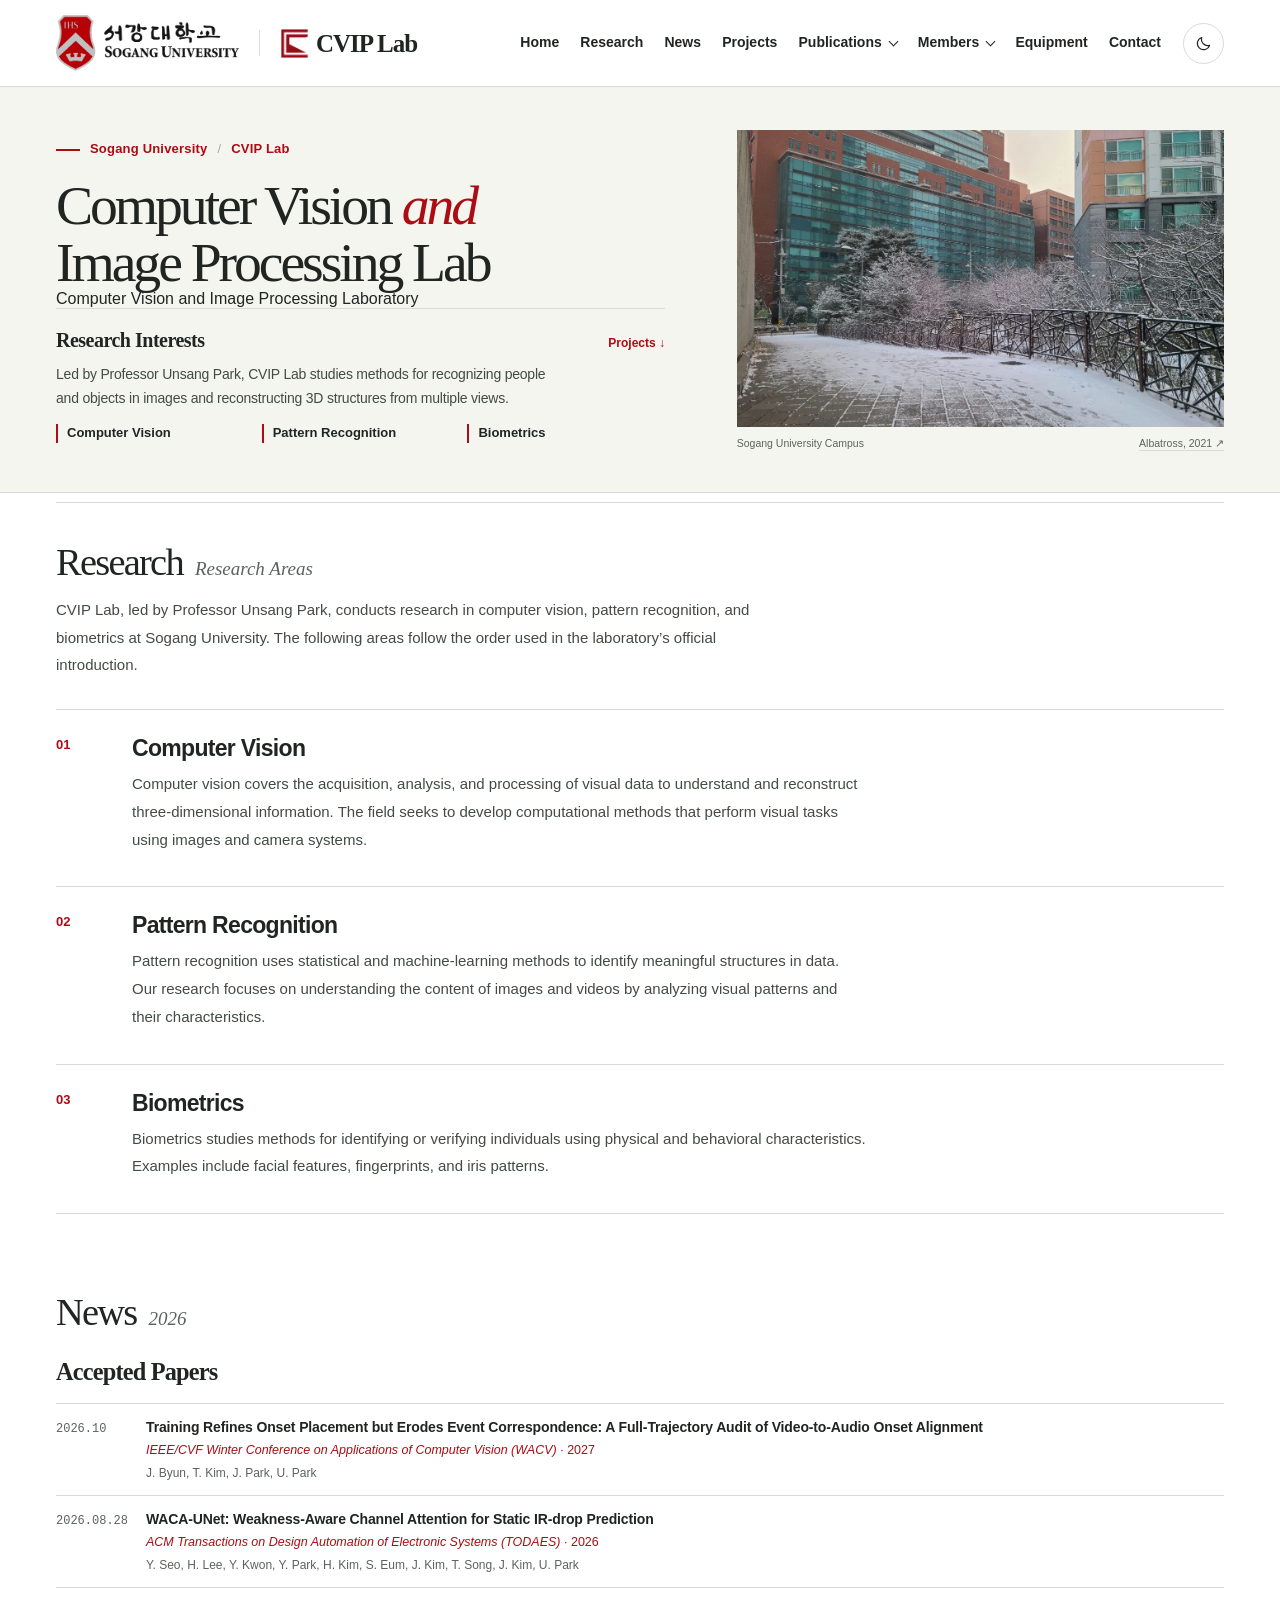
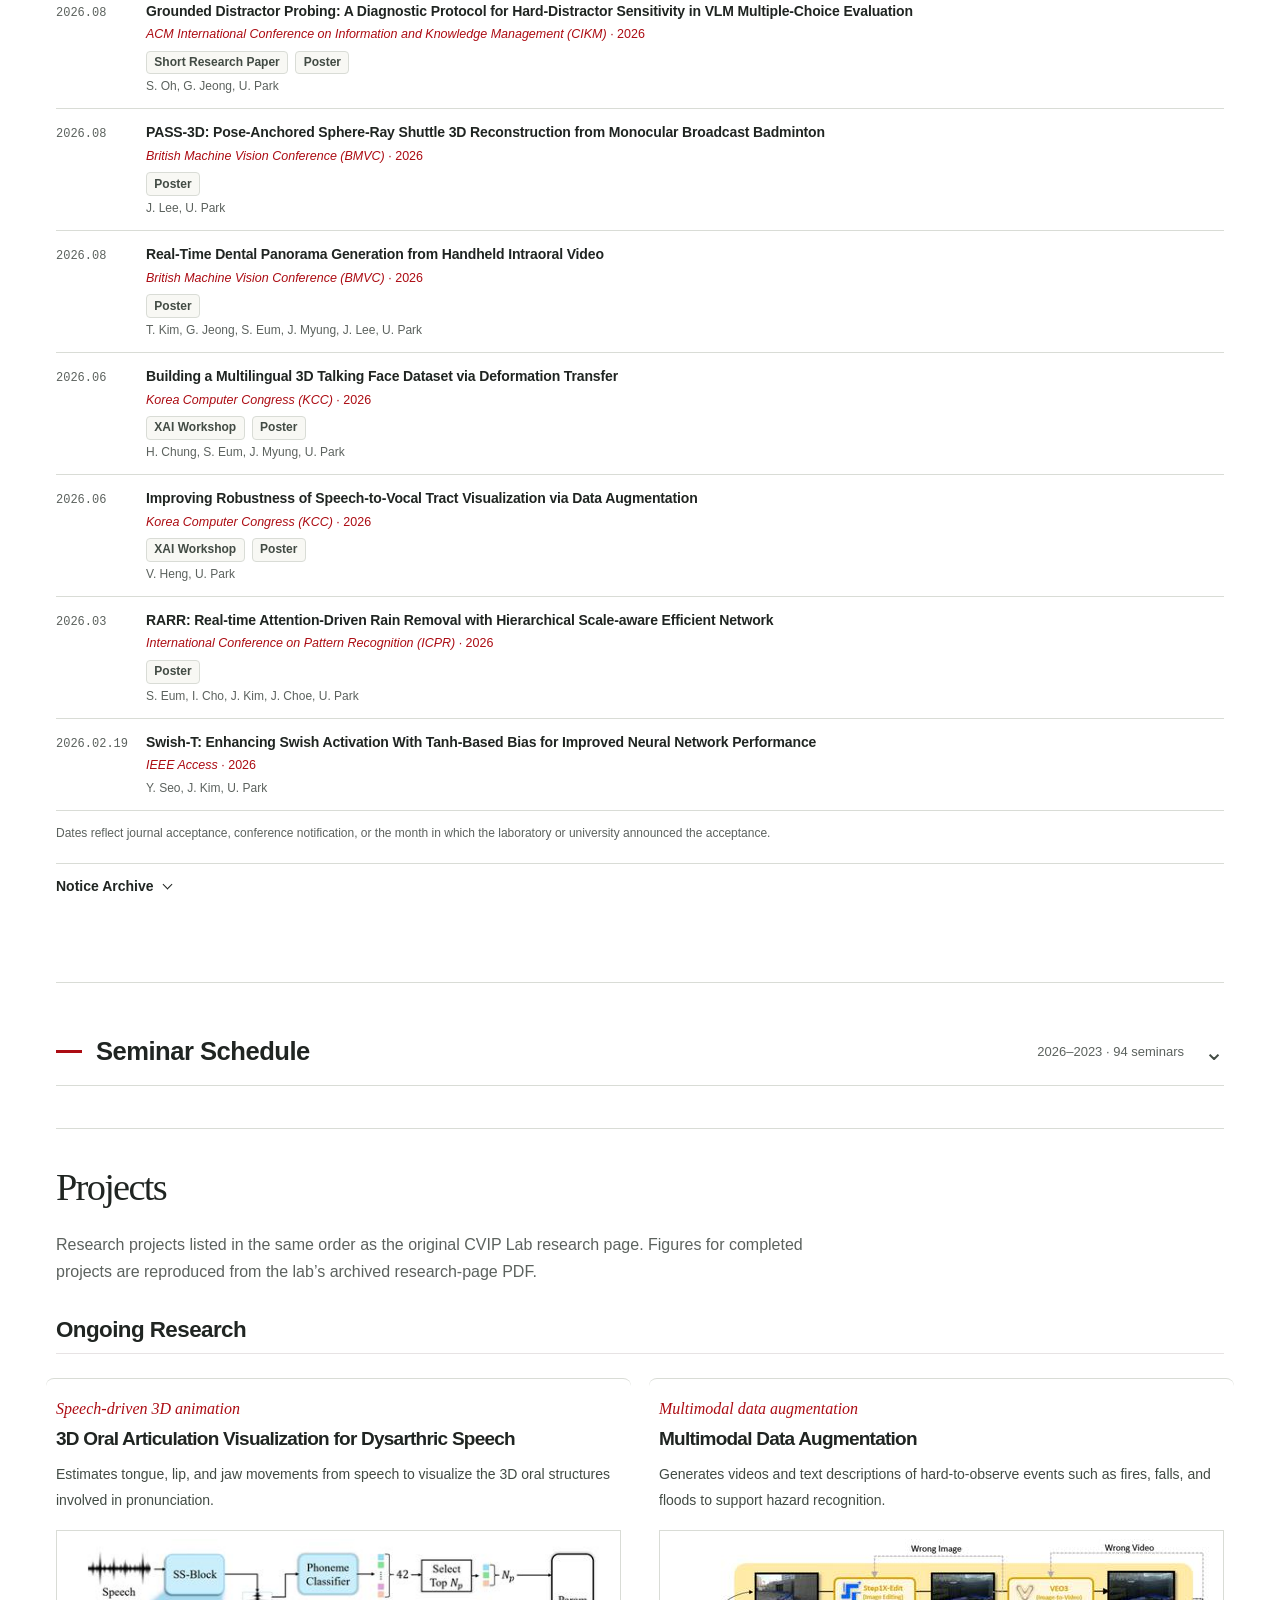
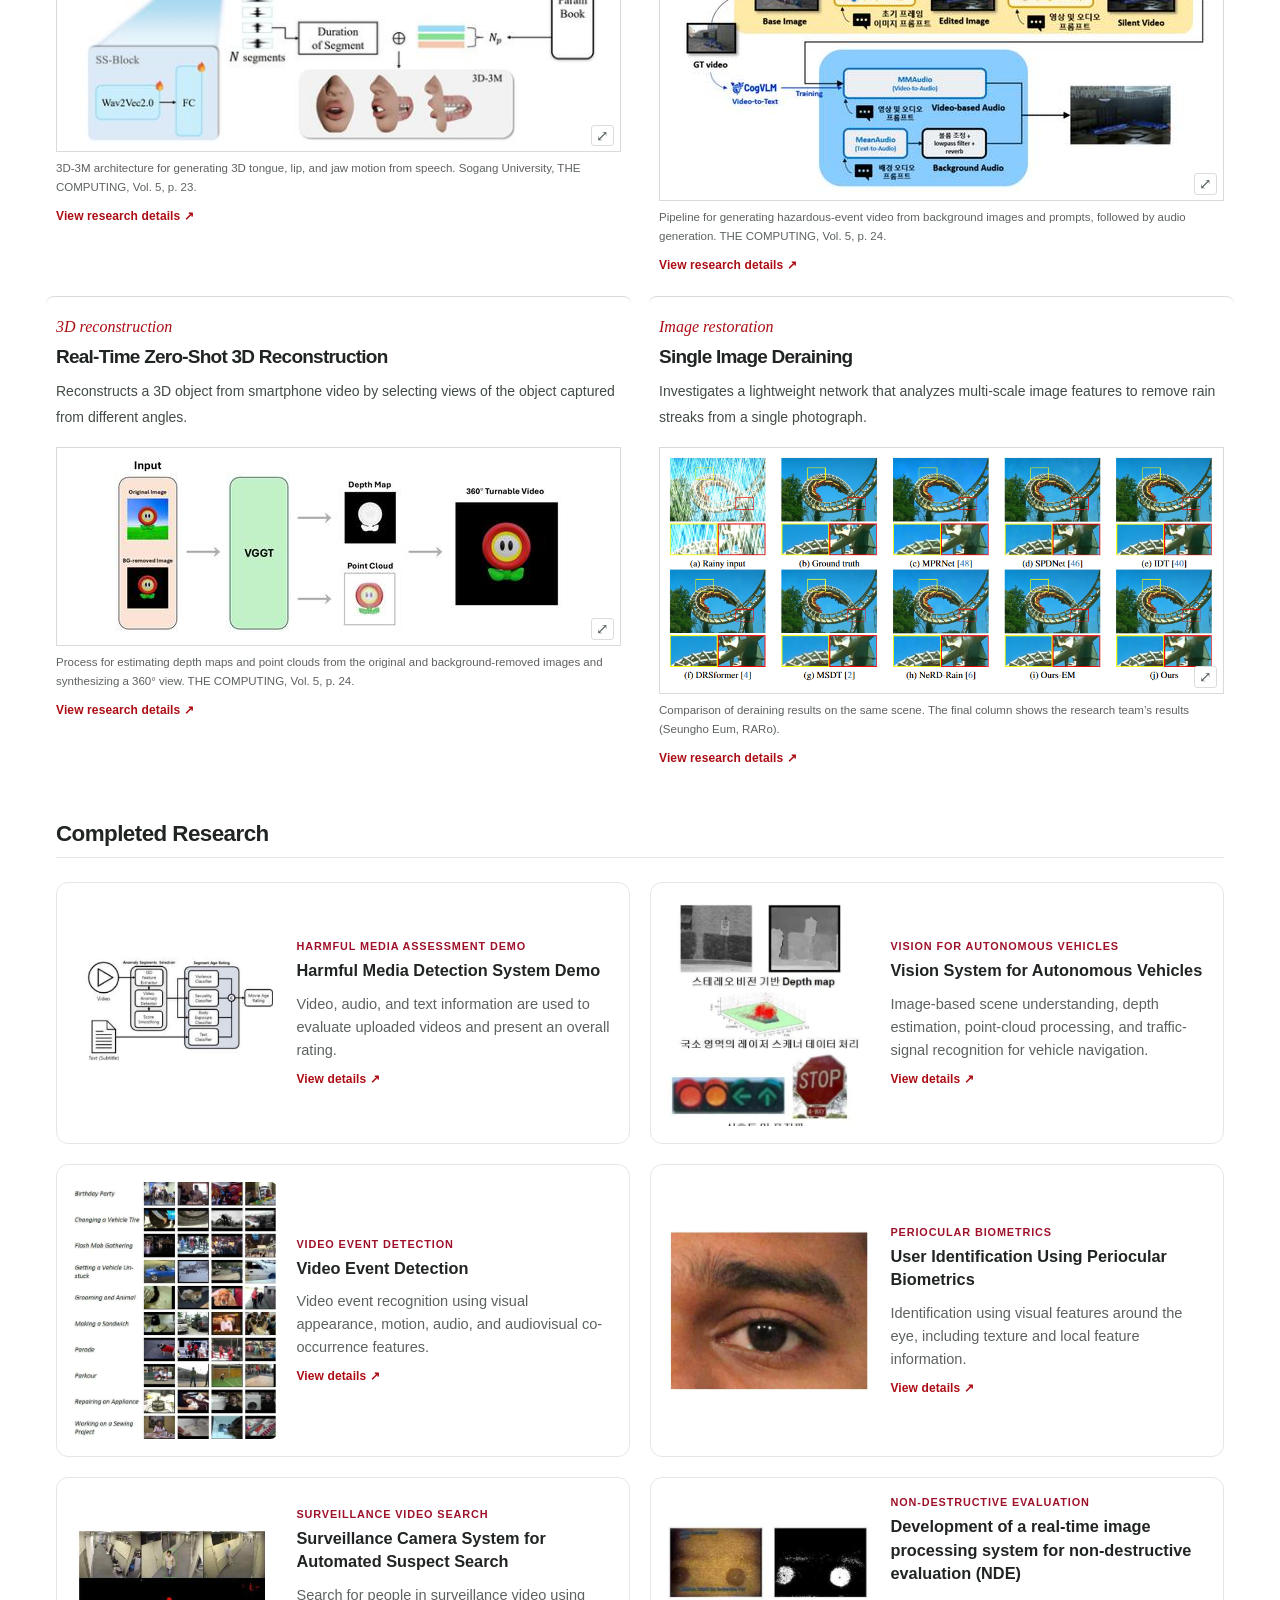
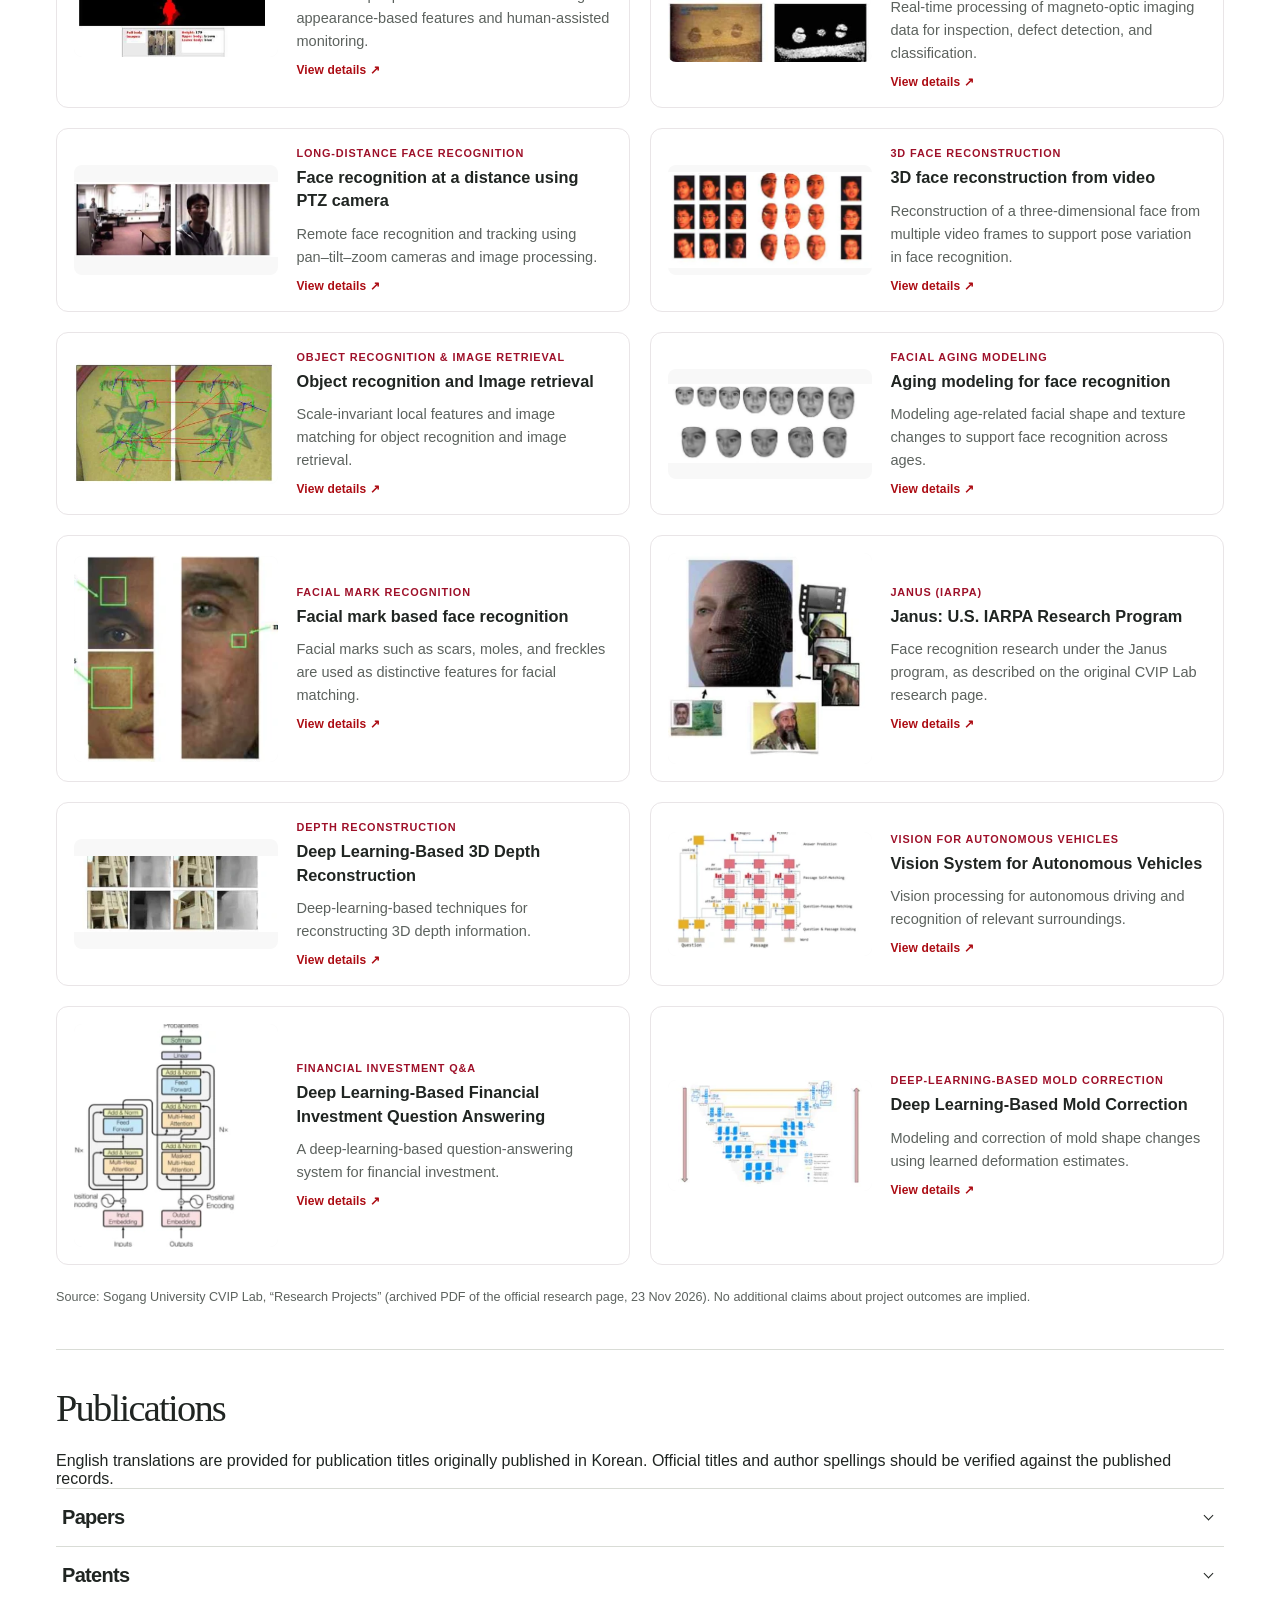
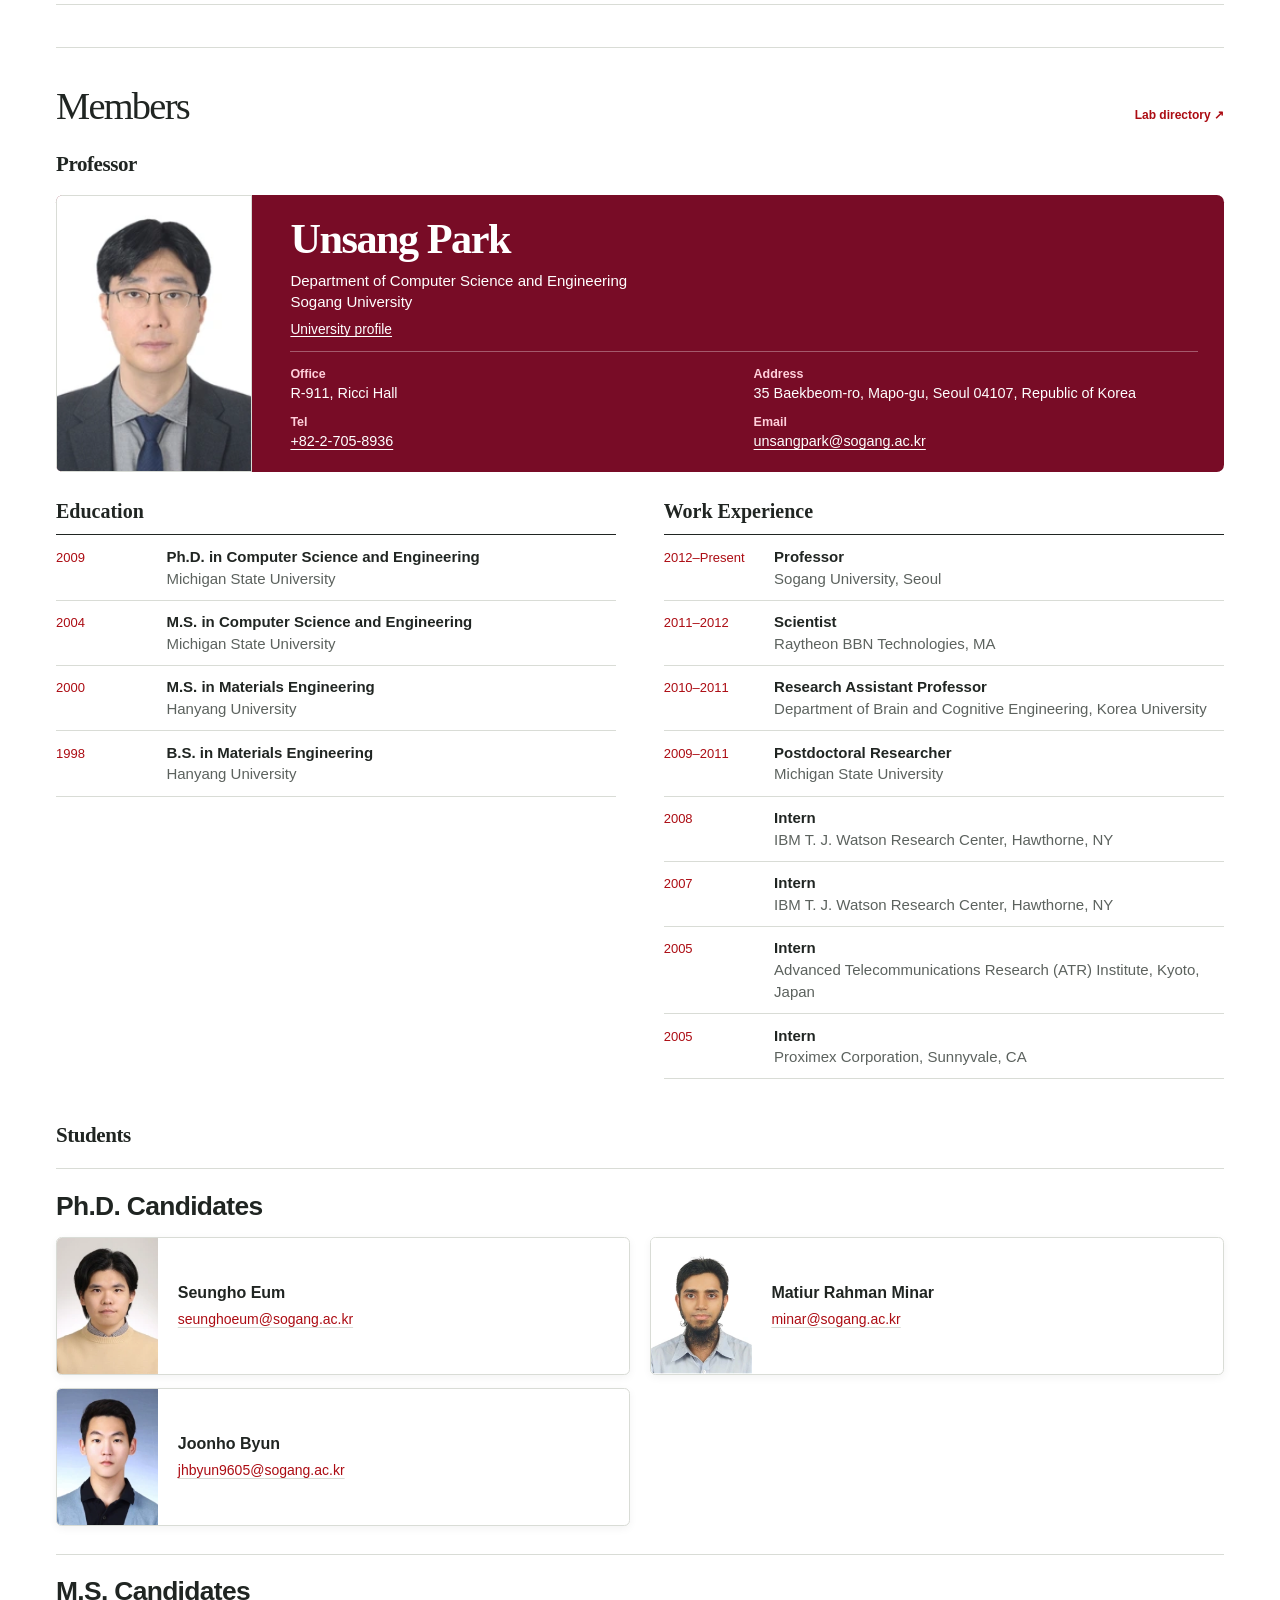
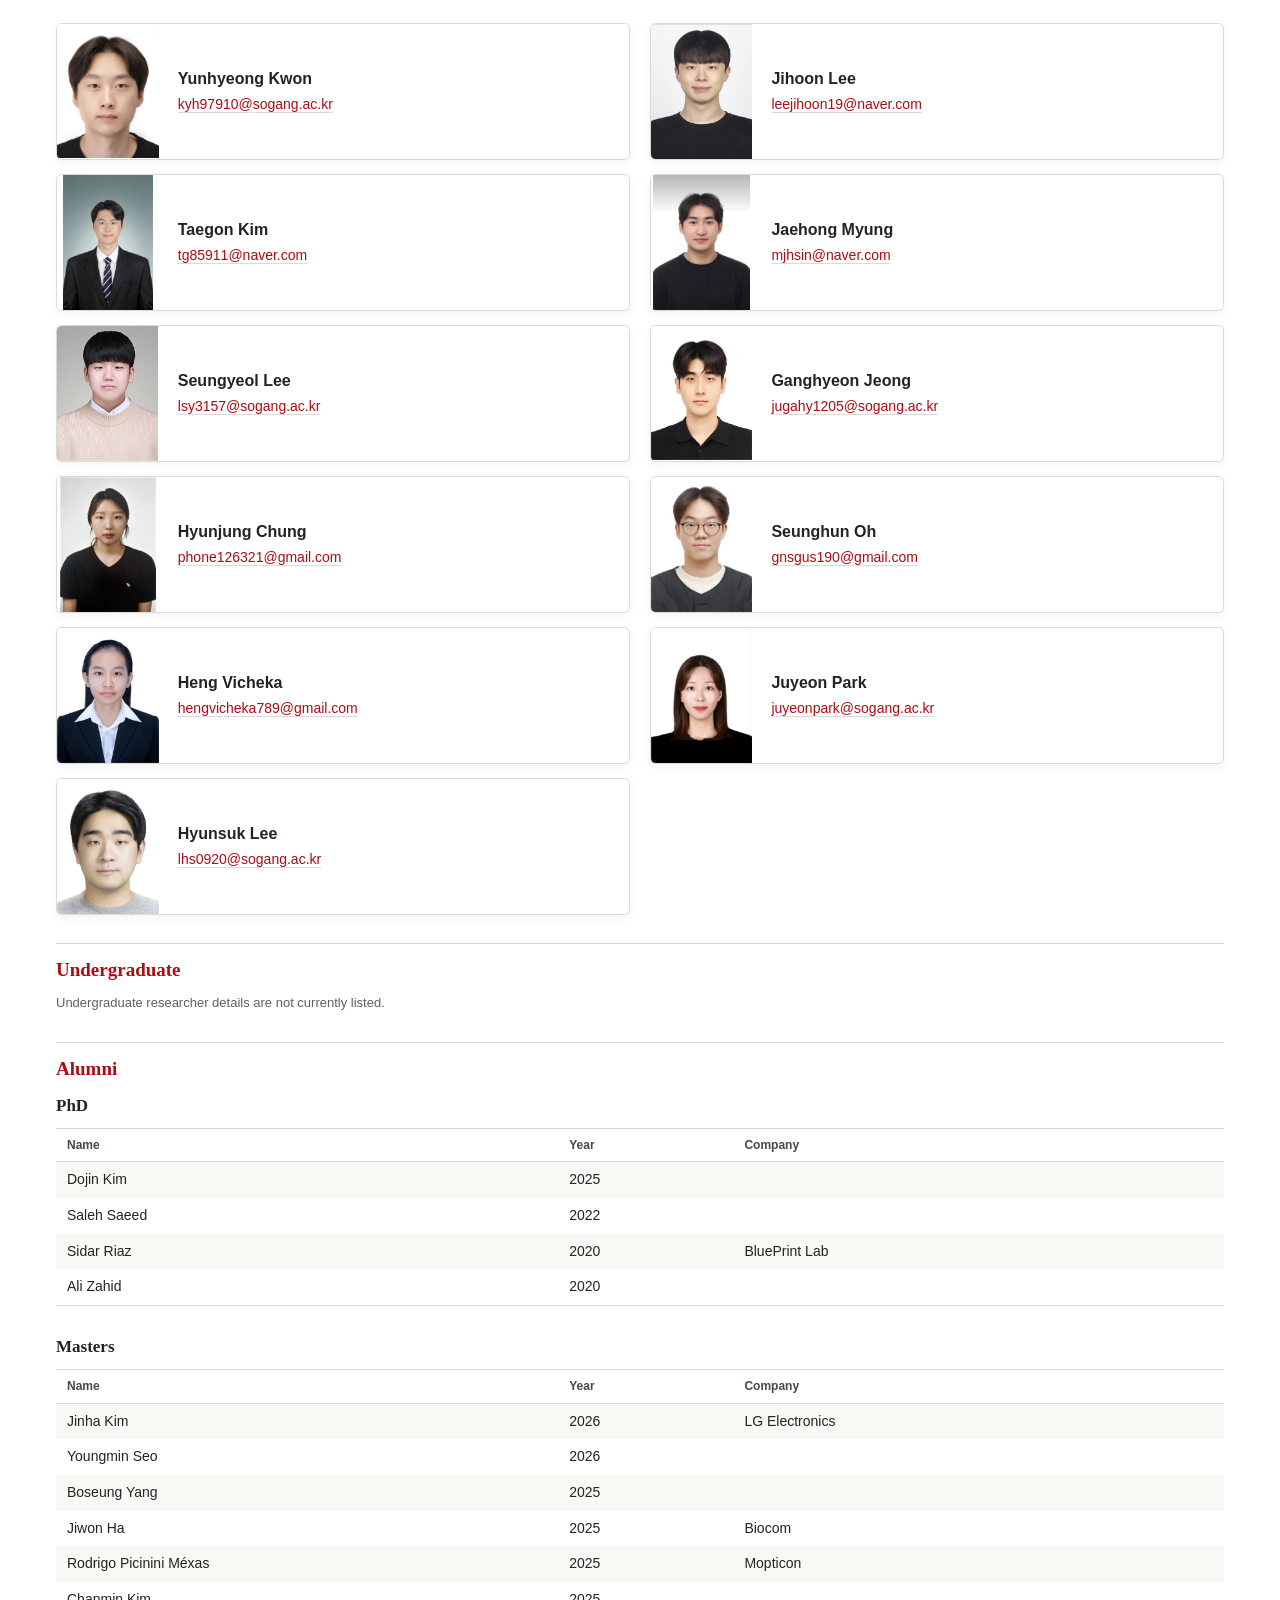
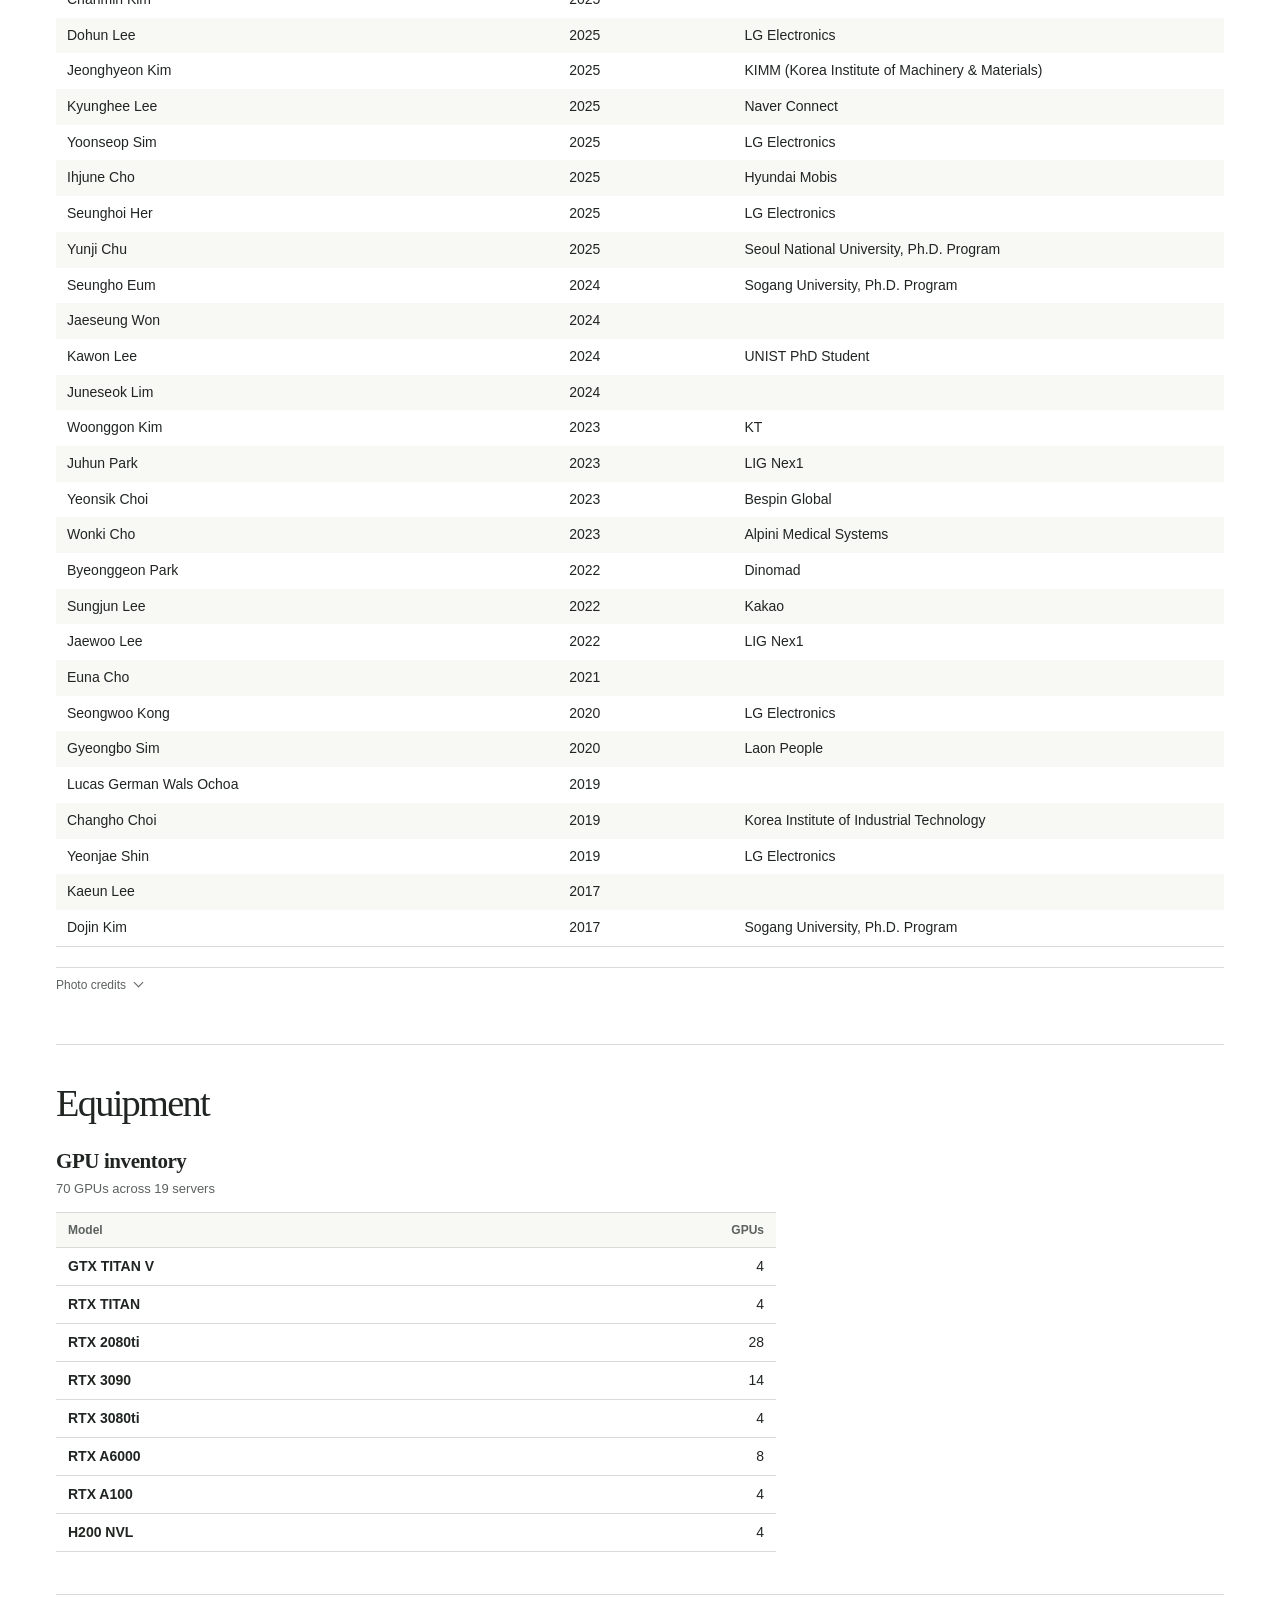
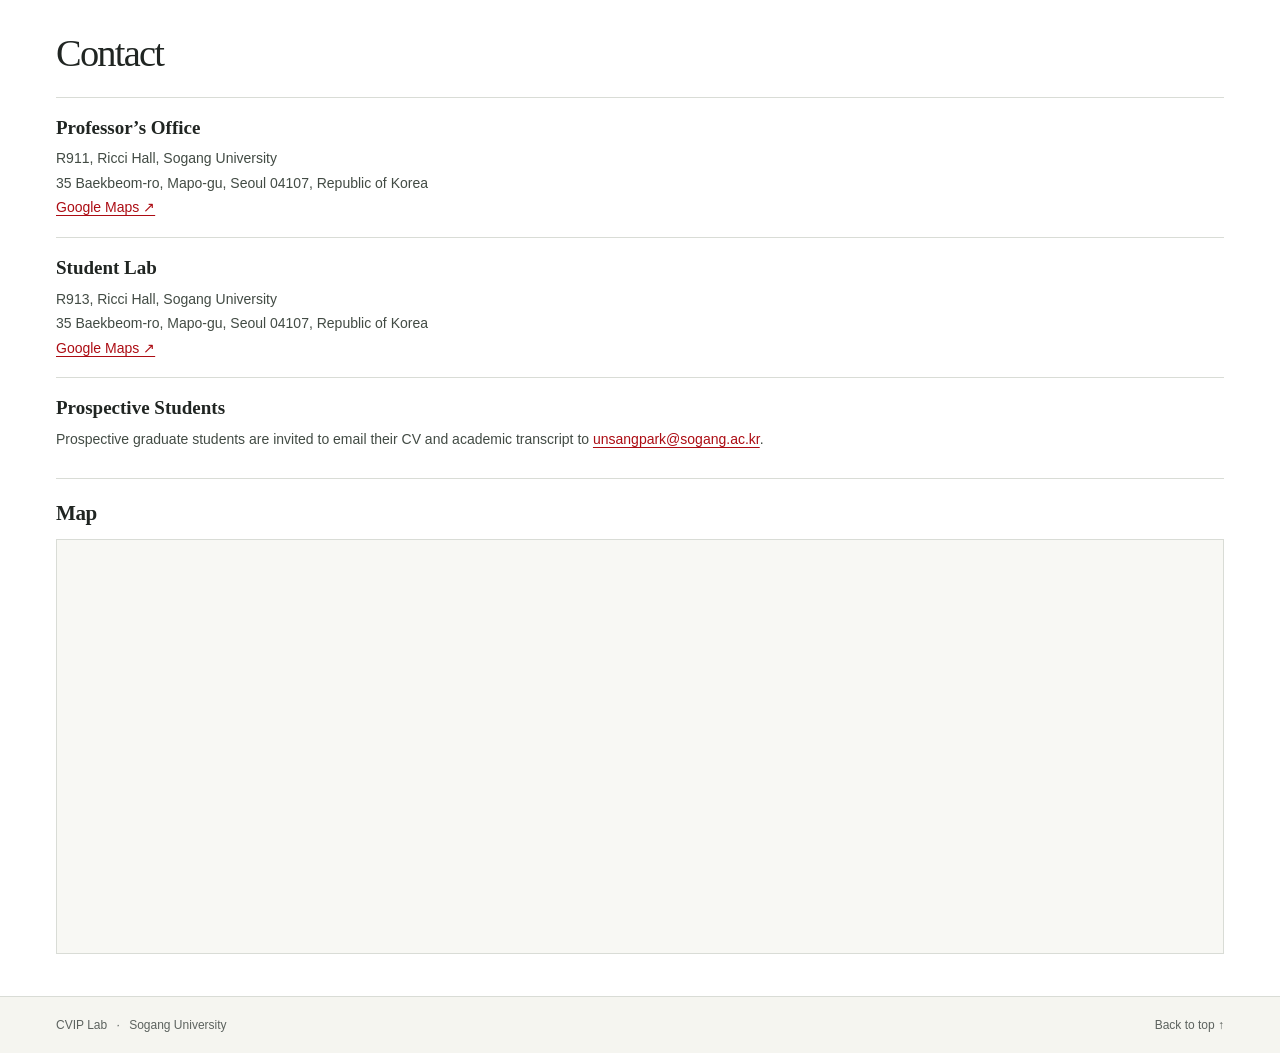
==== commit df9971f6: "seminar number update" ====
--- a/index.html
+++ b/index.html
@@ -123,10 +123,10 @@
 </details></section>
 <section aria-labelledby="seminar-title" class="seminar-panel section" id="seminar">
 <details class="seminar-accordion">
-<summary class="seminar-main-summary"><span class="seminar-title-with-rule"><span aria-hidden="true" class="seminar-red-rule"></span><span id="seminar-title">Seminar Schedule</span></span><span class="seminar-main-count">2026–2023 · 93 seminars</span><span aria-hidden="true" class="seminar-chevron">⌄</span></summary>
+<summary class="seminar-main-summary"><span class="seminar-title-with-rule"><span aria-hidden="true" class="seminar-red-rule"></span><span id="seminar-title">Seminar Schedule</span></span><span class="seminar-main-count">2026–2023 · 94 seminars</span><span aria-hidden="true" class="seminar-chevron">⌄</span></summary>
 <div class="seminar-content">
 <p class="seminar-description">Select a linked presentation title to open the original Google Drive, Google Slides, or SharePoint material. Titles without links have no presentation URL on the archived source page.</p><details class="seminar-year-group" open="">
-<summary><span class="seminar-year-heading">2026</span><span class="seminar-year-count">23 seminars</span><span aria-hidden="true" class="seminar-year-toggle">⌄</span></summary>
+<summary><span class="seminar-year-heading">2026</span><span class="seminar-year-count">34 seminars</span><span aria-hidden="true" class="seminar-year-toggle">⌄</span></summary>
 <div class="seminar-year-body">
 <div class="seminar-table-wrap"><table class="seminar-table"><thead><tr><th scope="col">Date</th><th scope="col">Speaker</th><th scope="col">Subject / Presentation</th></tr></thead><tbody>
 <tr><td class="seminar-date-col">Jan 02</td><td class="seminar-speaker-col">Jaehong Myung</td><td class="seminar-topic-col"><a aria-label="Open seminar presentation: Enhancing" class="seminar-presentation" href="https://drive.google.com/file/d/1vfq0GxyYgbZQMnLgOrBLEouAKZLwBzN-/view?usp=sharing" rel="noopener noreferrer" target="_blank">Enhancing <span aria-hidden="true" class="seminar-link-arrow">↗</span></a></td></tr>
@@ -162,7 +162,9 @@
 <tr><td class="seminar-date-col">Oct 30</td><td class="seminar-speaker-col">Hyunjung Chung</td><td class="seminar-topic-col"><a aria-label="Open seminar presentation: Seeing Speech" class="seminar-presentation" href="https://drive.google.com/file/d/1ozUSkUzPHvrGjjz4cNbc7l5Mhyufl6rT/view?usp=drive_link" rel="noopener noreferrer" target="_blank">Seeing Speech <span aria-hidden="true" class="seminar-link-arrow">↗</span></a></td></tr>
 <tr><td class="seminar-date-col">Nov 06</td><td class="seminar-speaker-col">Jihoon Lee</td><td class="seminar-topic-col"><a aria-label="Open seminar presentation: DiffTrack" class="seminar-presentation" href="https://drive.google.com/file/d/1reqz_ZSH4QX9yrap8hO955pR19dhLaOd/view" rel="noopener noreferrer" target="_blank">DiffTrack <span aria-hidden="true" class="seminar-link-arrow">↗</span></a></td></tr>
 <tr><td class="seminar-date-col">Nov 20</td><td class="seminar-speaker-col">Joonho Byun</td><td class="seminar-topic-col"><a aria-label="Open seminar presentation: V2A-DPO" class="seminar-presentation" href="https://drive.google.com/file/d/1wXvbtC42H56FHb6aMZJ3pIezxGb95naG/view?usp=sharing" rel="noopener noreferrer" target="_blank">V2A-DPO <span aria-hidden="true" class="seminar-link-arrow">↗</span></a></td></tr>
-
+<tr><td class="seminar-date-col">Nov 26</td><td class="seminar-speaker-col">Seunghun Oh</td><td class="seminar-topic-col"><a aria-label="Open seminar presentation: Retrieval Augmented Time Series Forecasting" class="seminar-presentation" href="https://drive.google.com/file/d/1K_q18uUdbEuJyRm0aVpAwOO6ttgCN2fo/view?usp=drive_link" rel="noopener noreferrer" target="_blank">Retrieval Augmented Time Series Forecasting <span aria-hidden="true" class="seminar-link-arrow">↗</span></a></td></tr>
+# 여기에 세미나 추가~~
+  
 </tbody></table></div>
 <p class="seminar-source">Original schedule: <a href="https://cviplab.sogang.ac.kr/cviplab/1250.html" rel="noopener noreferrer" target="_blank">CVIP Lab 2026 ↗</a></p>
 </div>
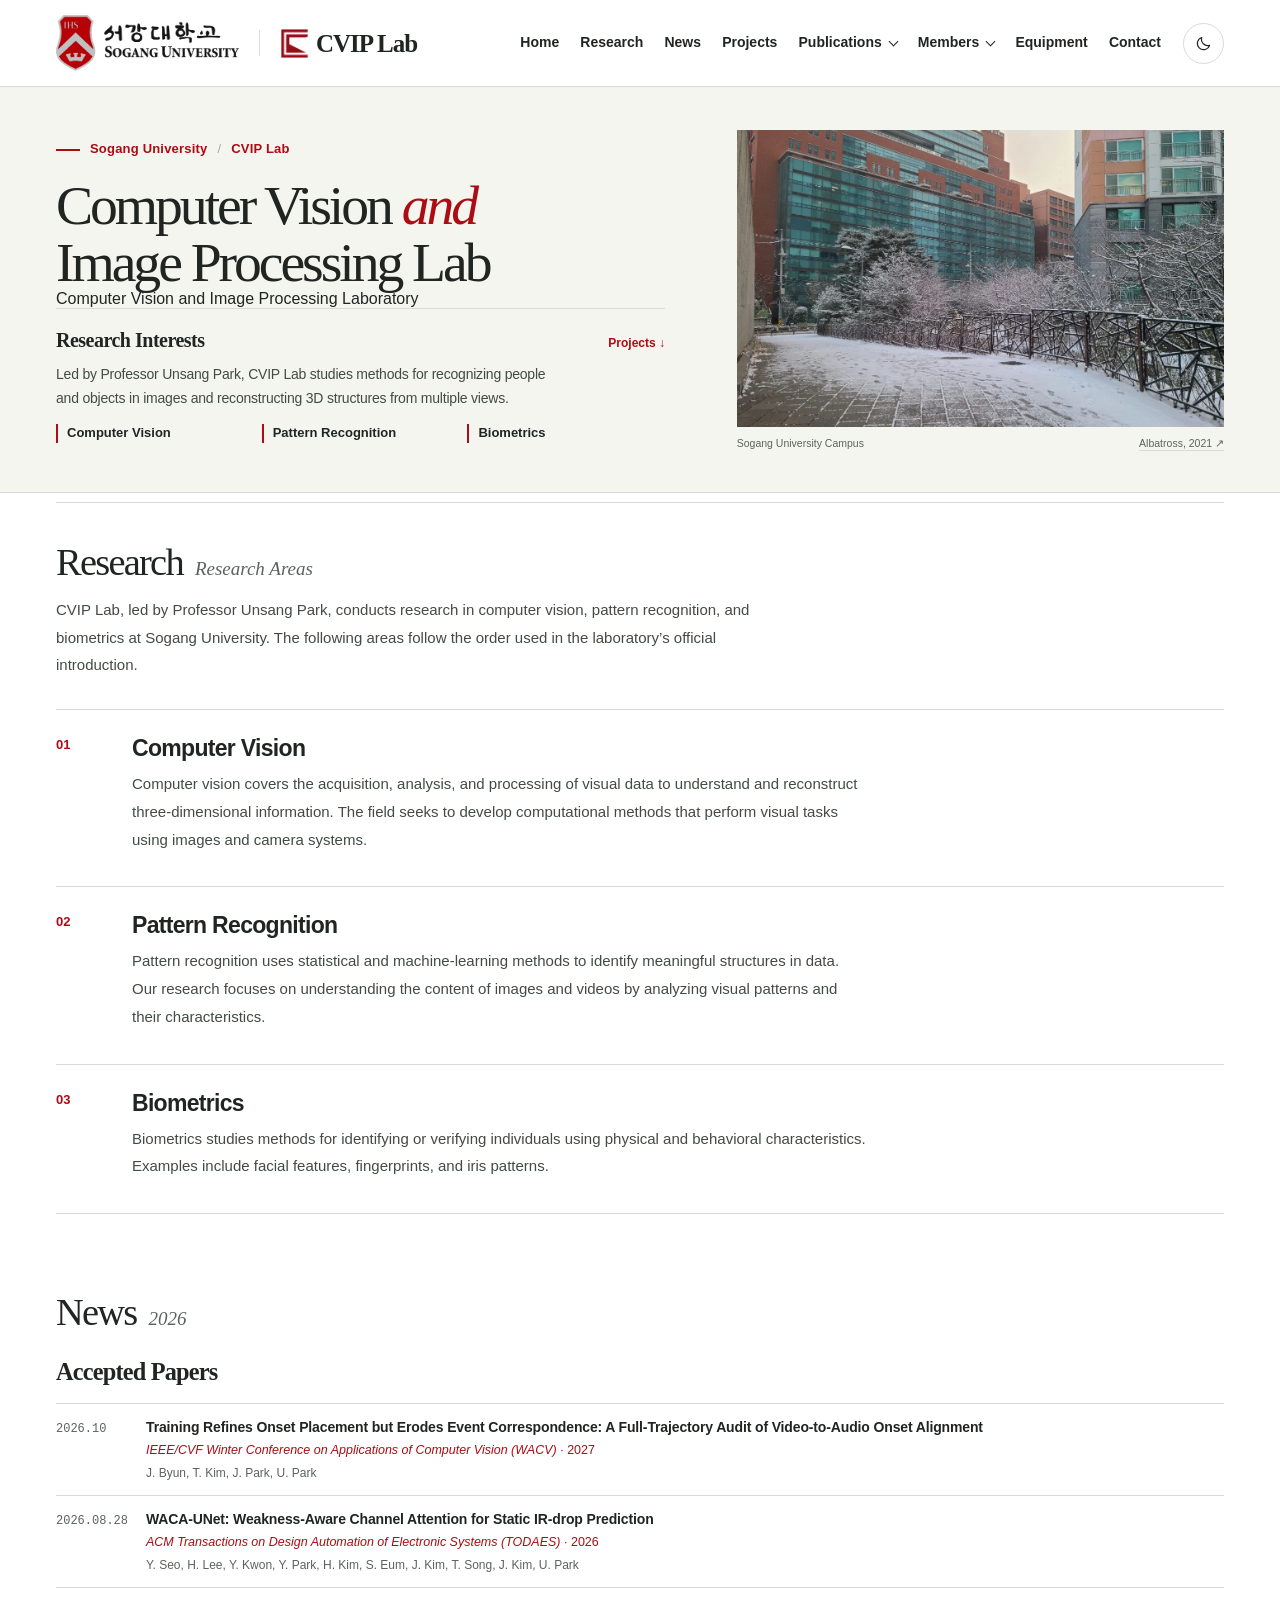
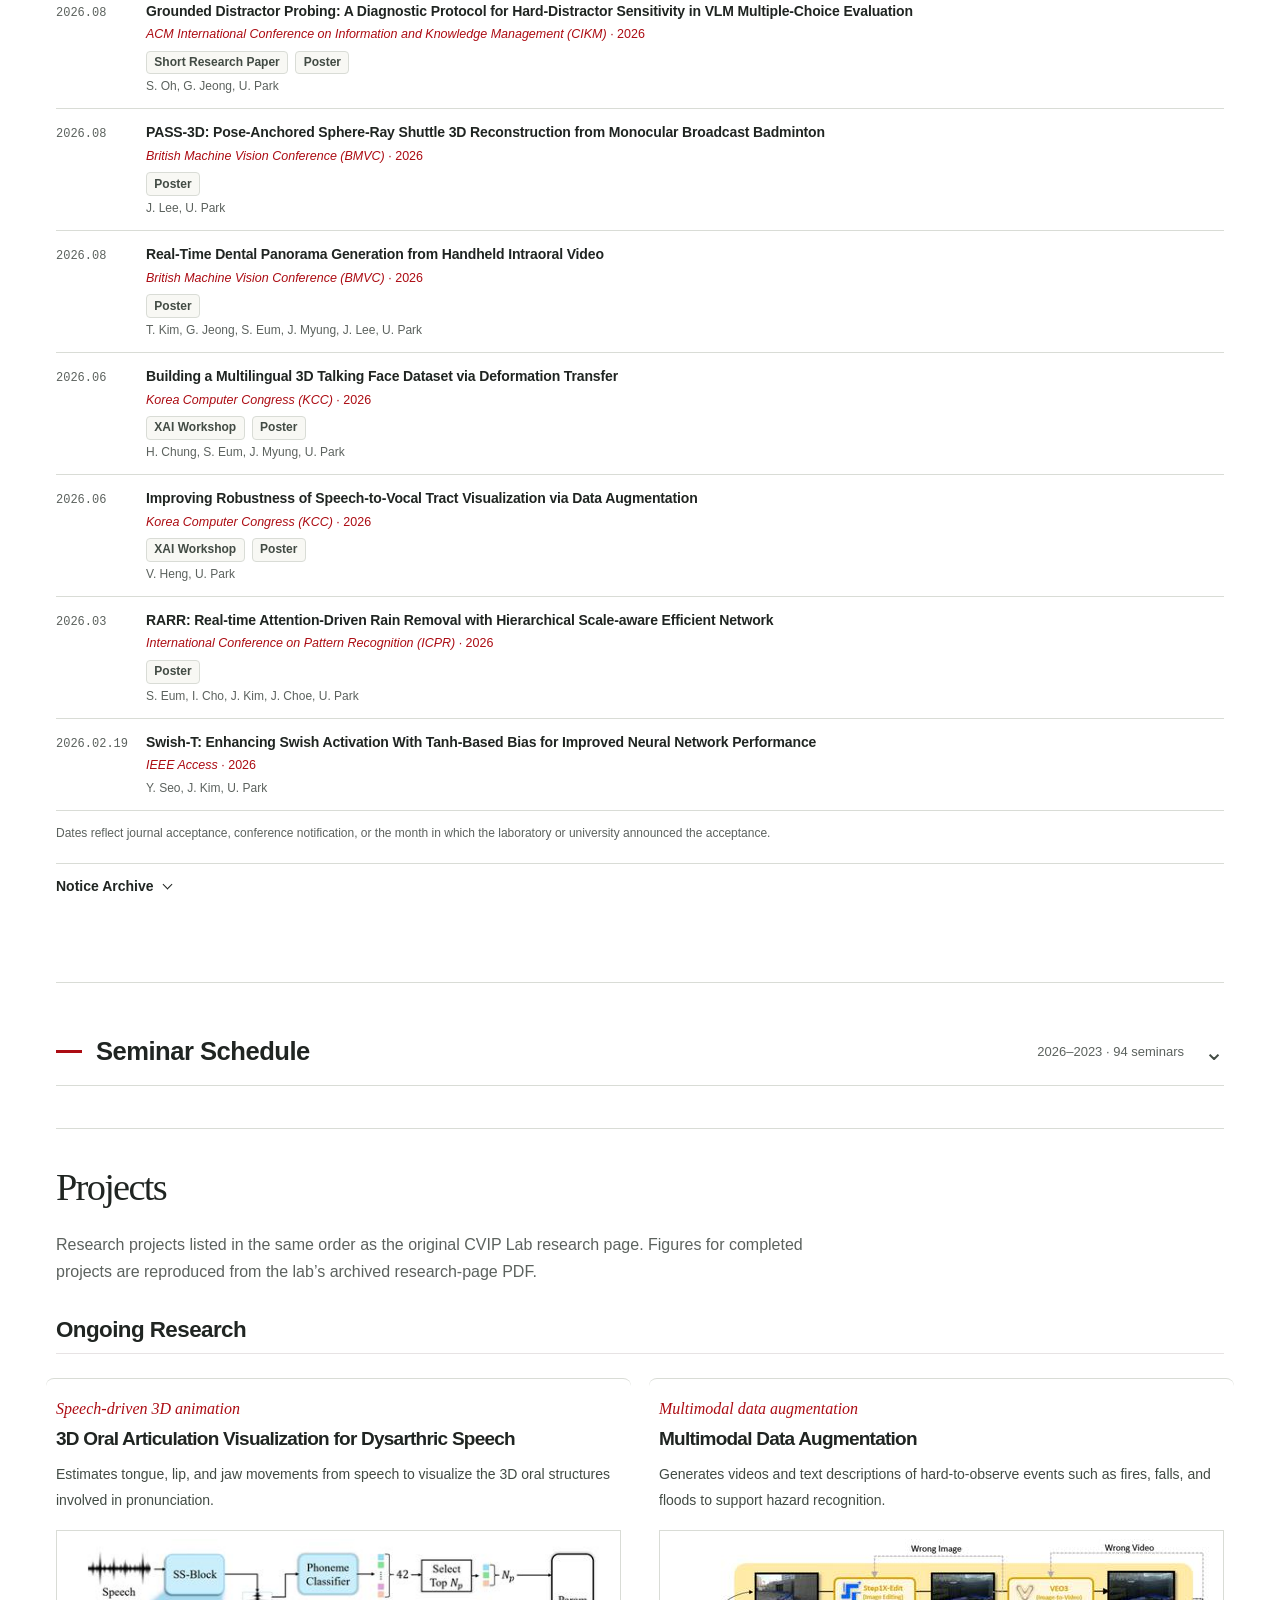
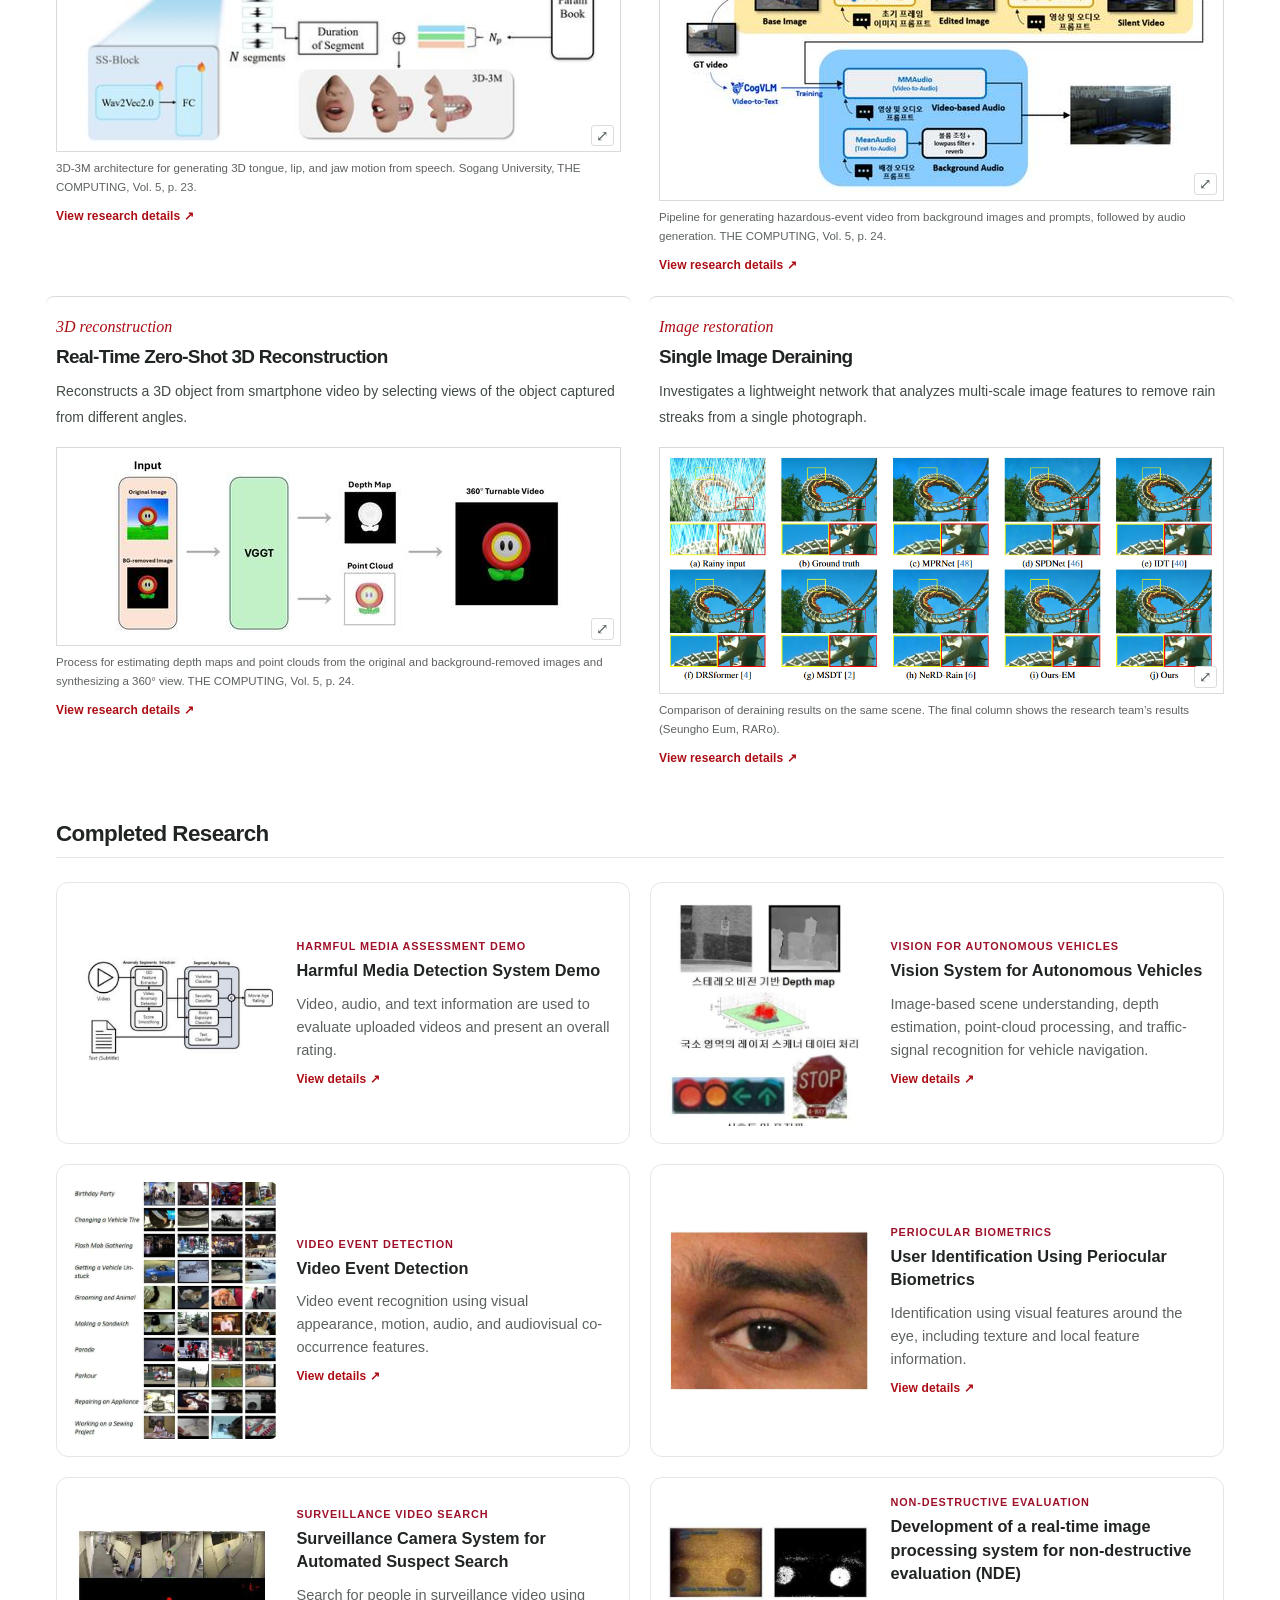
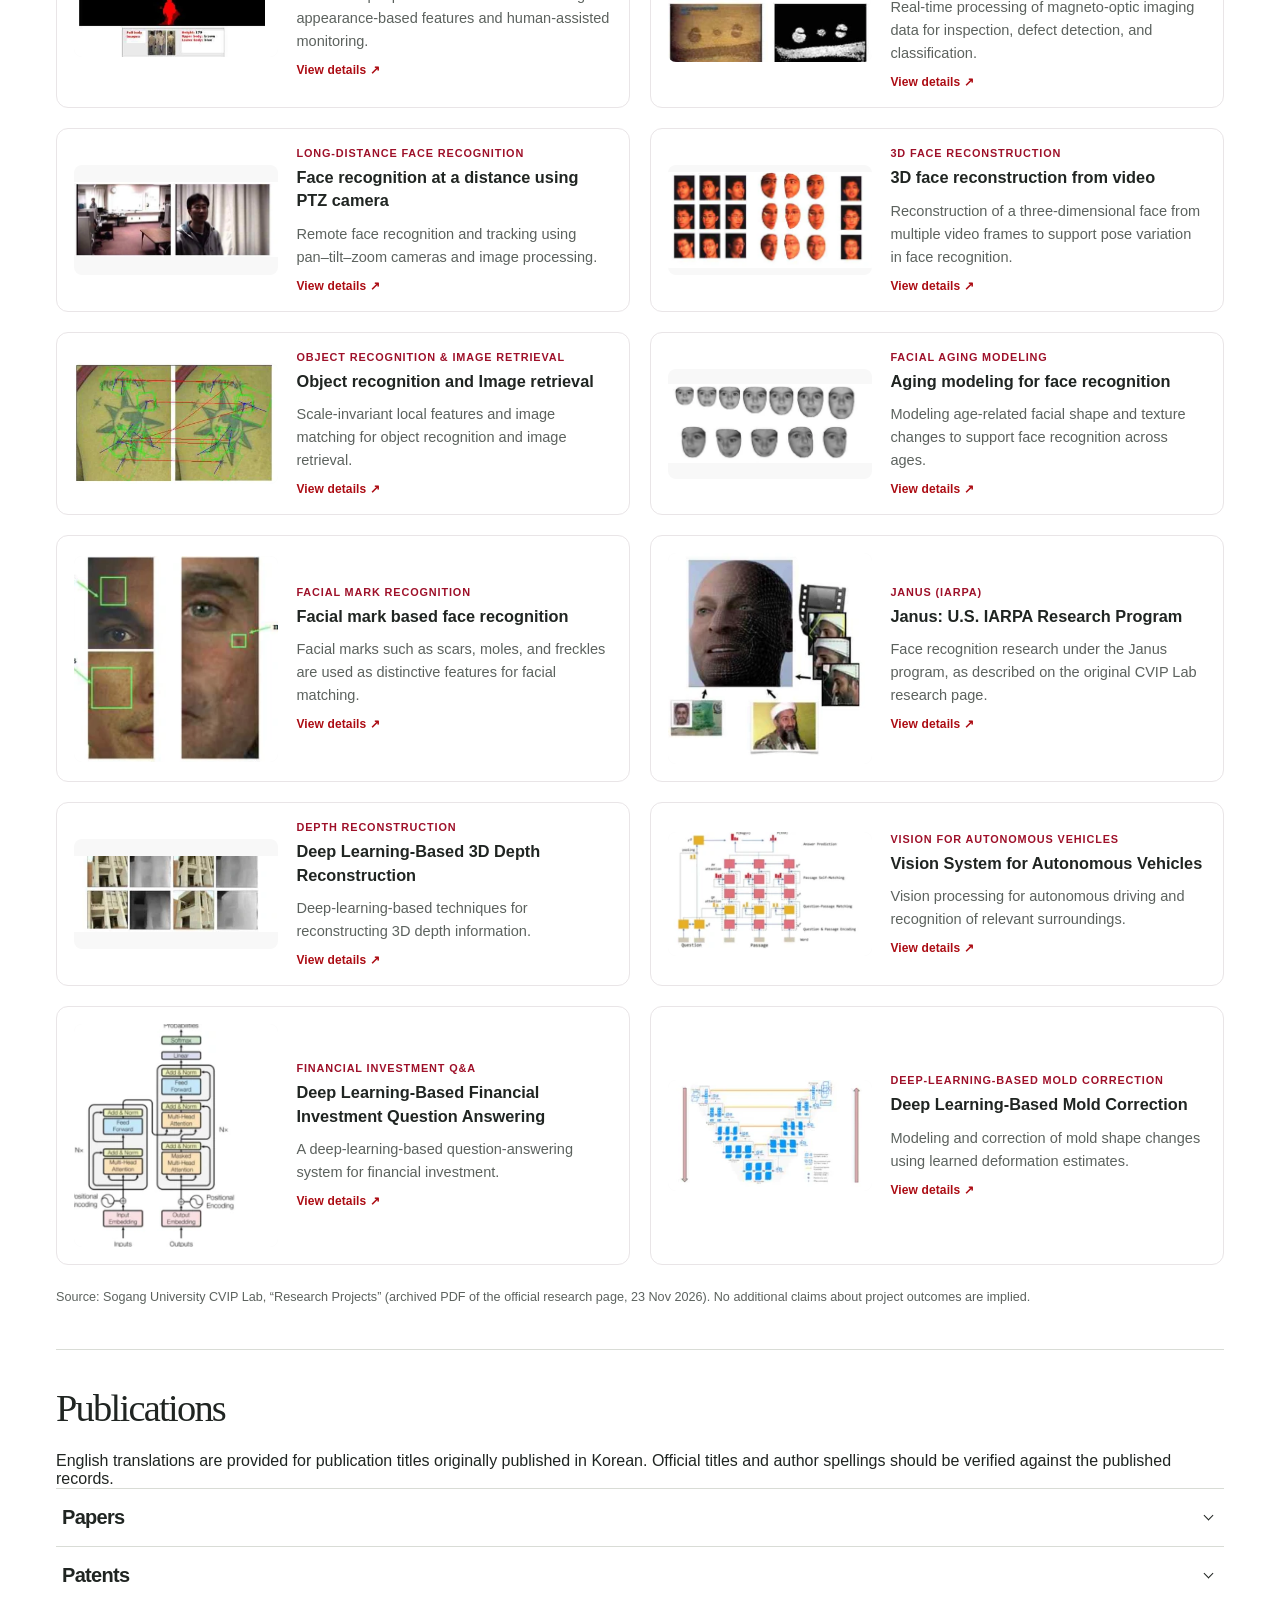
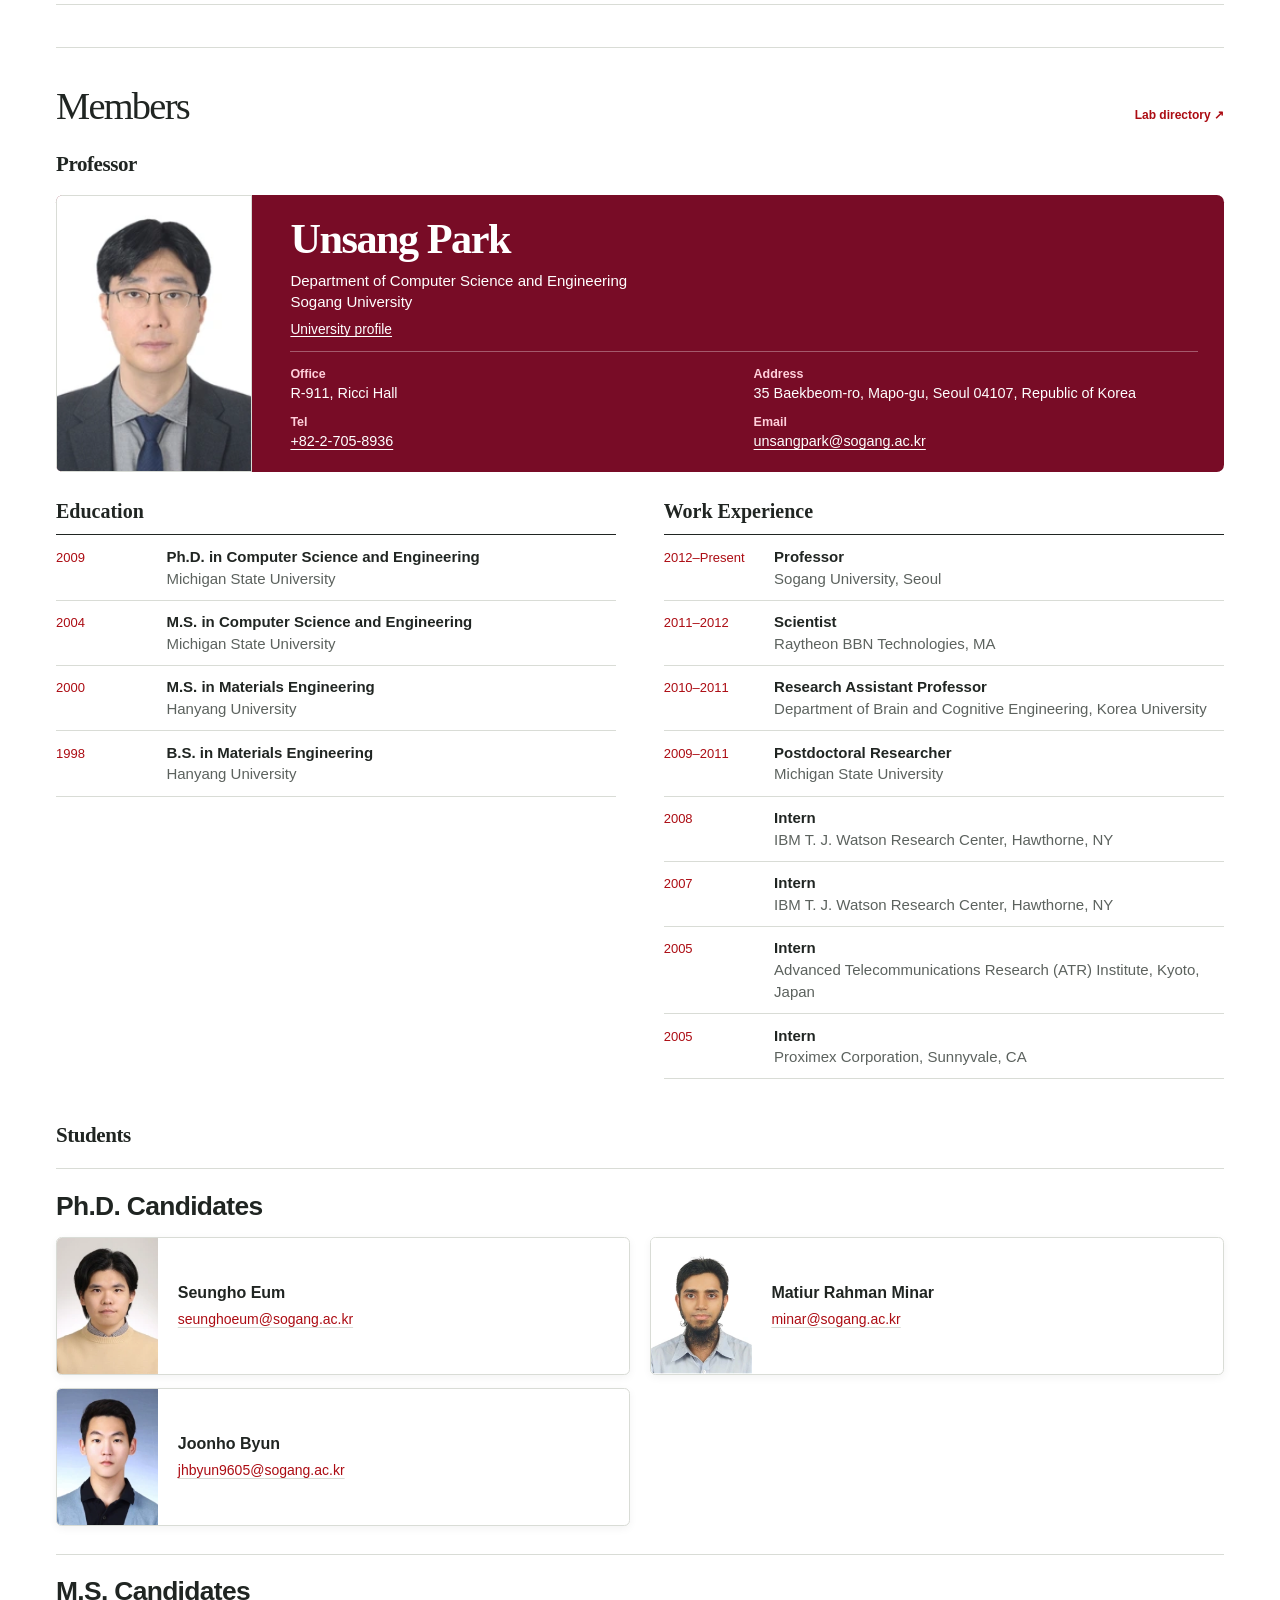
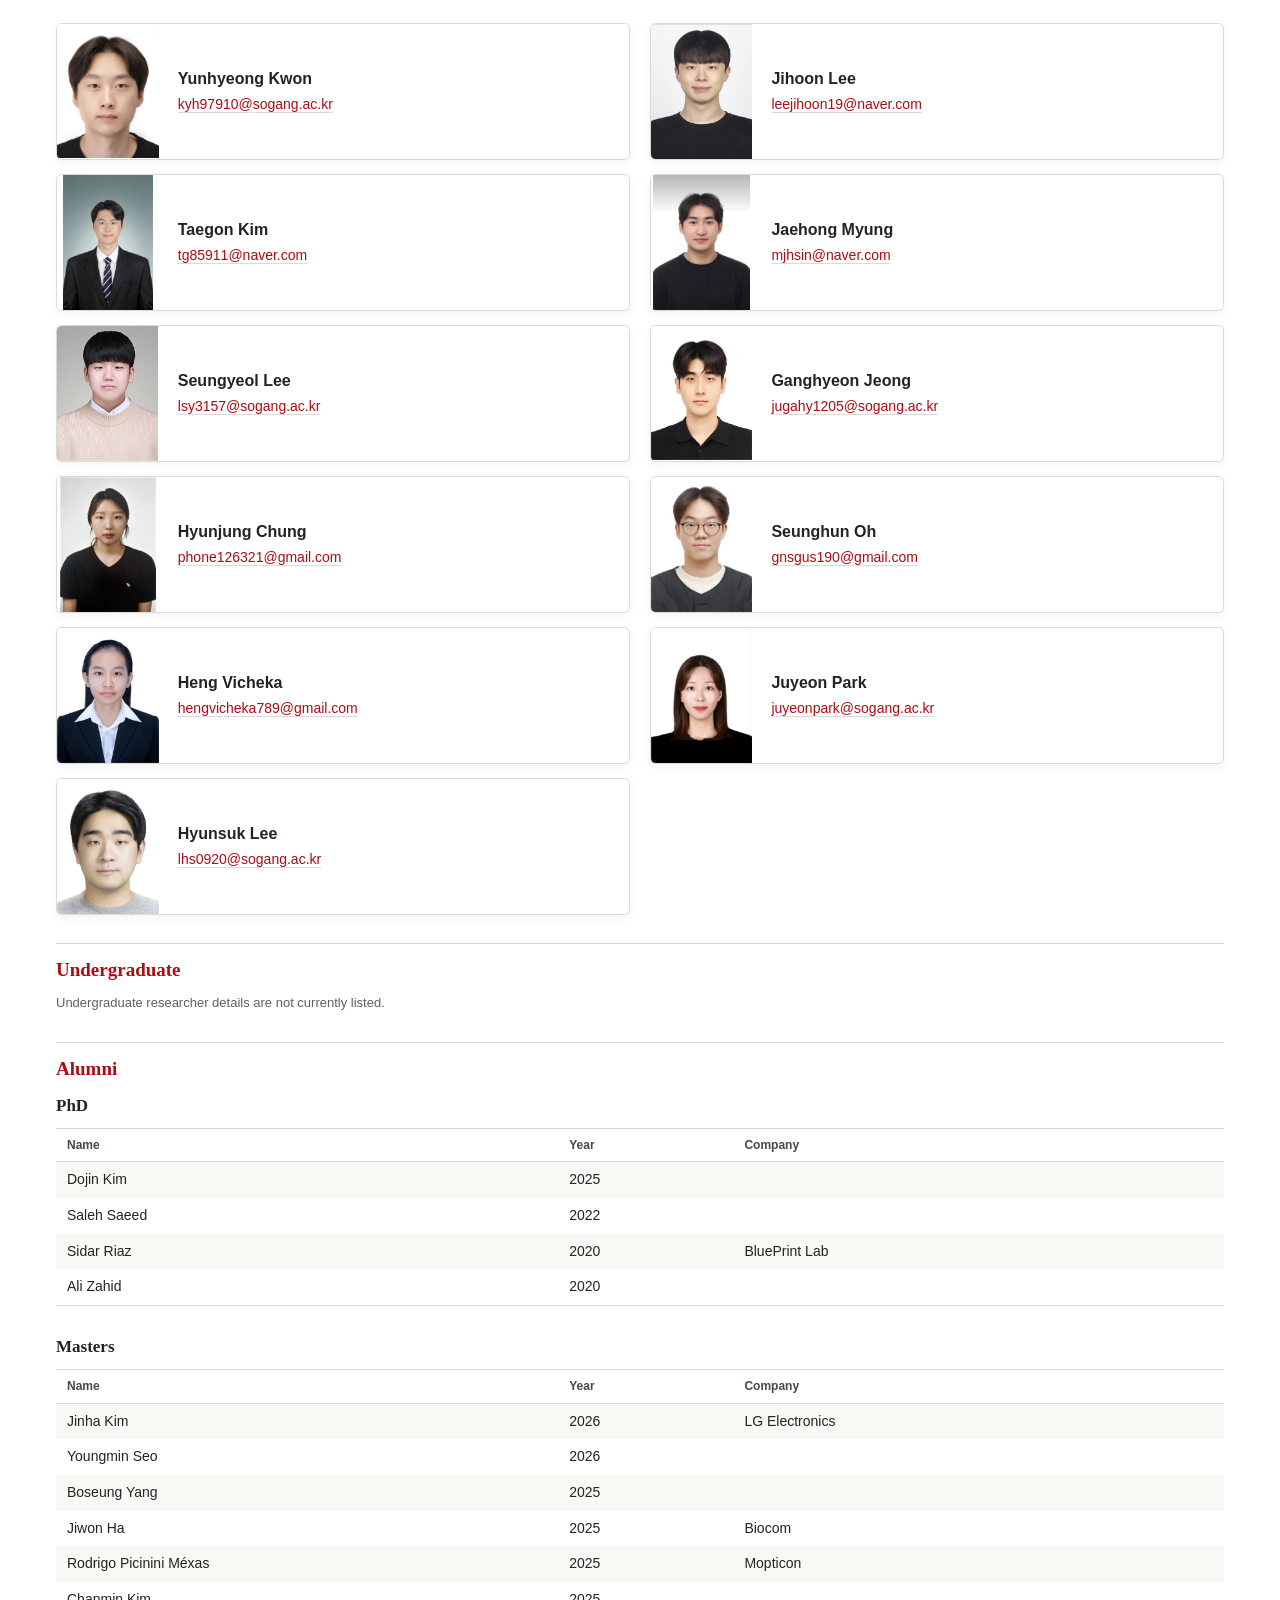
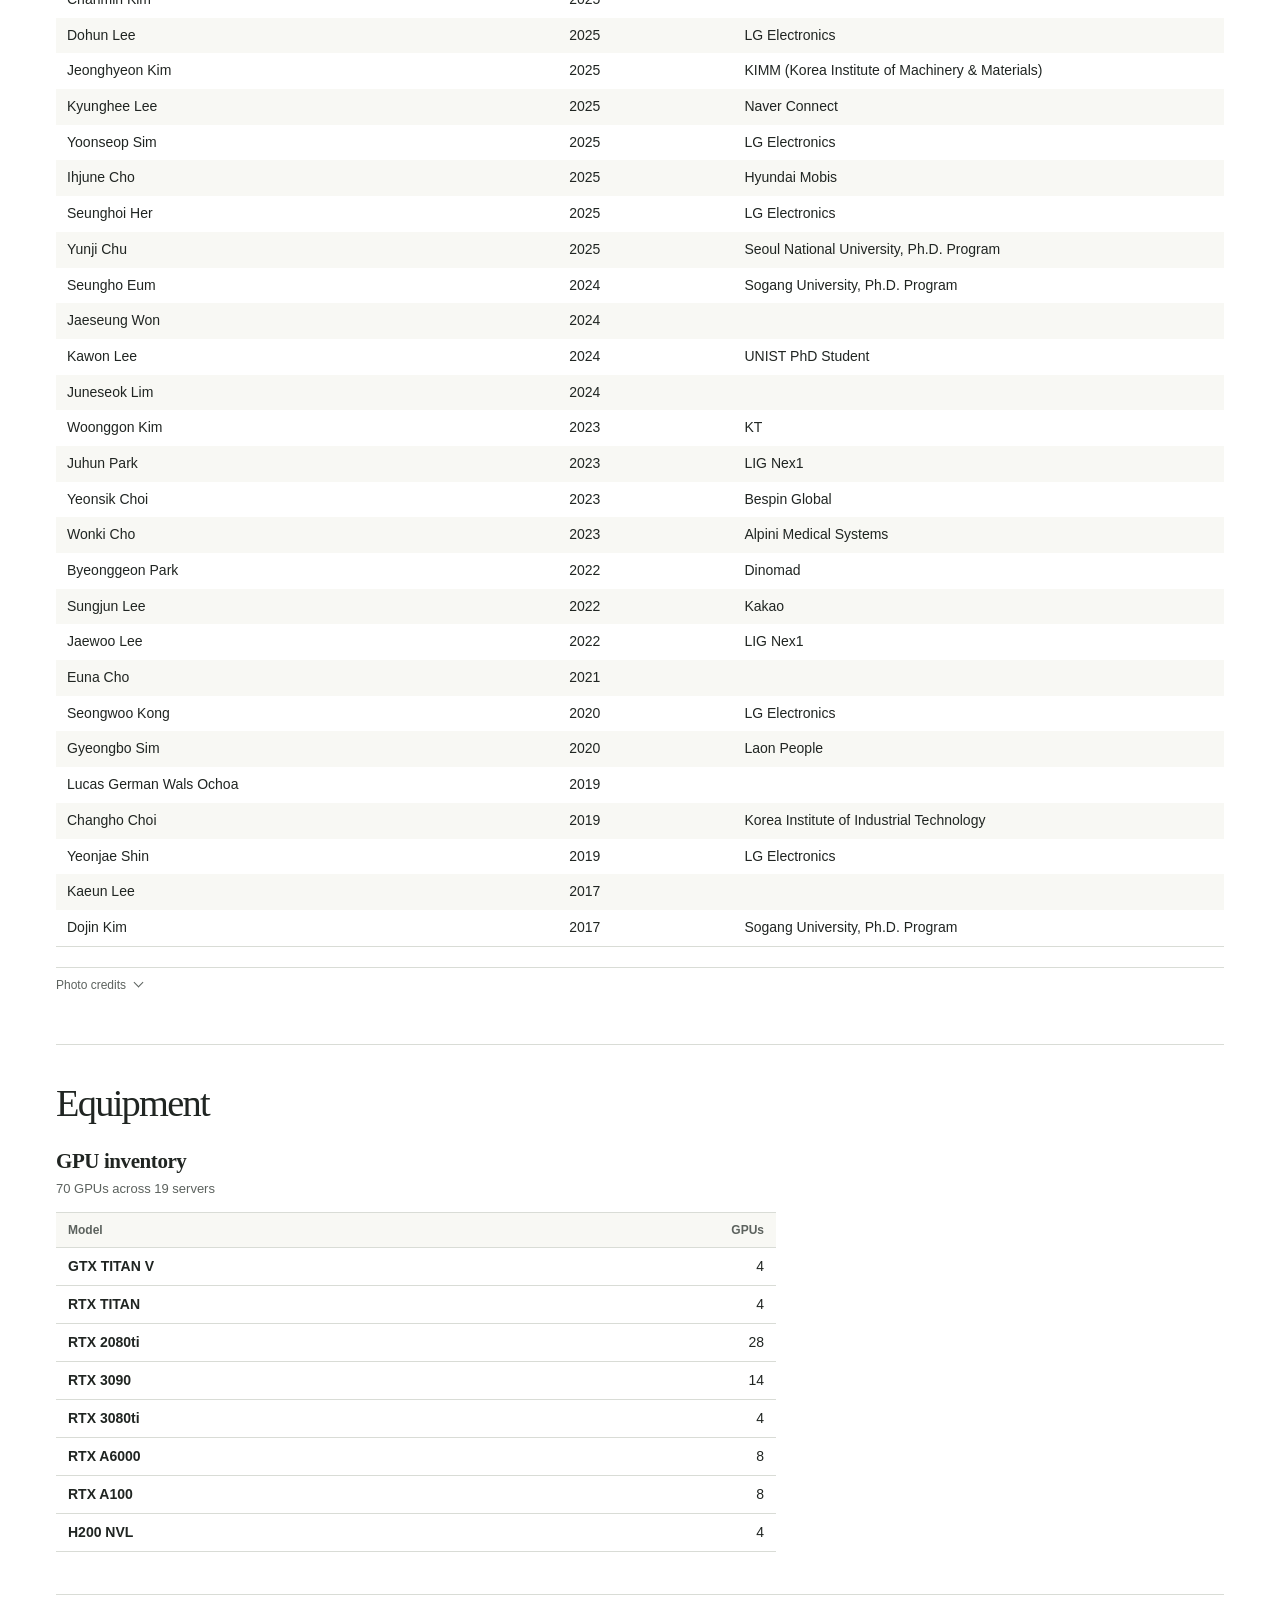
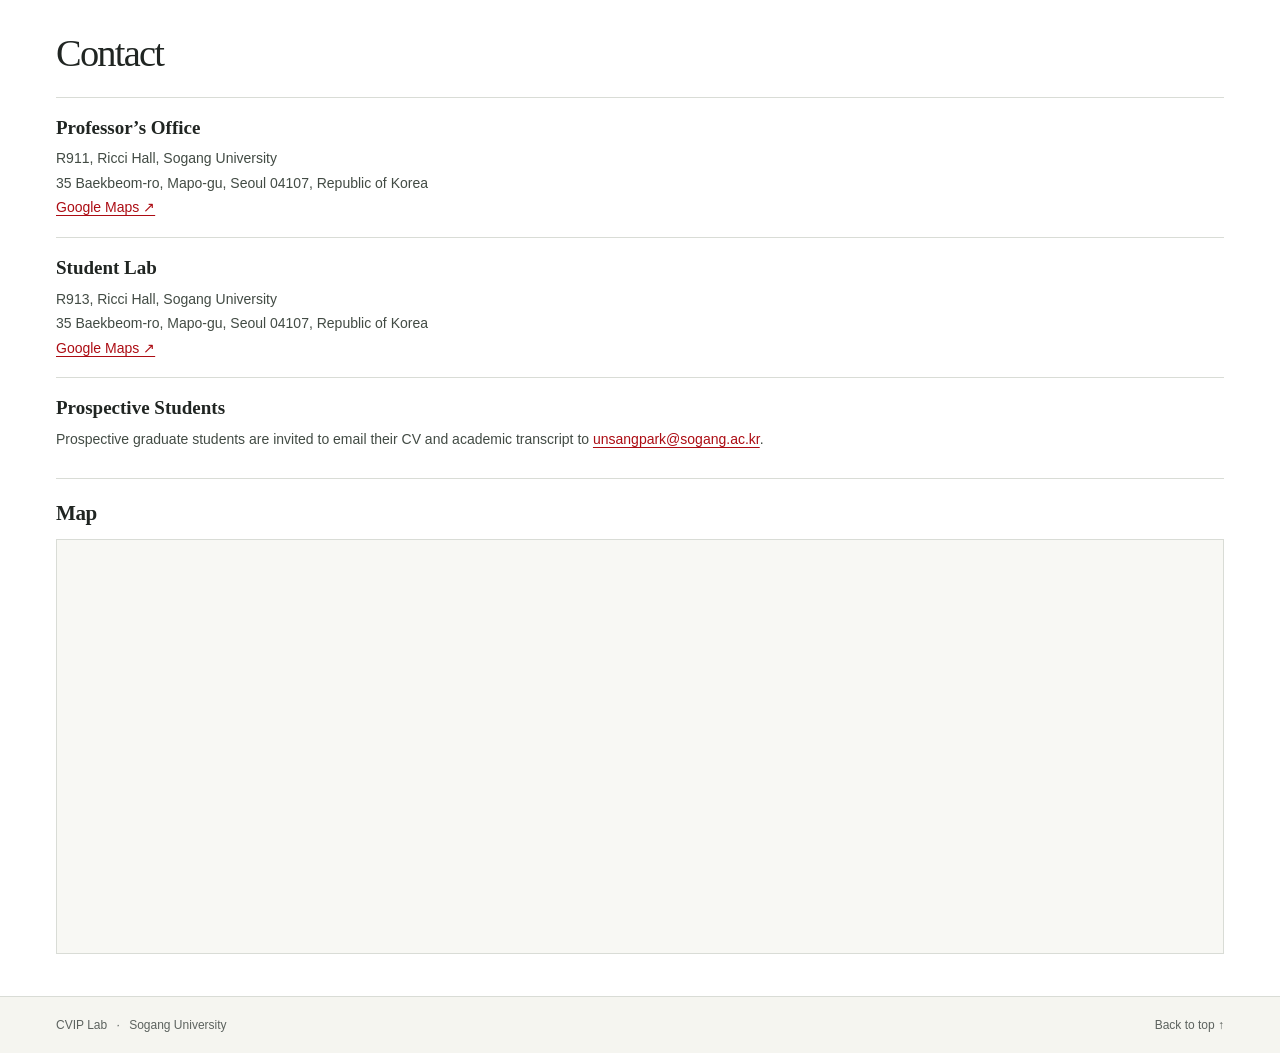
==== commit 07a75443: "A100 server number 4->8" ====
--- a/index.html
+++ b/index.html
@@ -163,7 +163,7 @@
 <tr><td class="seminar-date-col">Nov 06</td><td class="seminar-speaker-col">Jihoon Lee</td><td class="seminar-topic-col"><a aria-label="Open seminar presentation: DiffTrack" class="seminar-presentation" href="https://drive.google.com/file/d/1reqz_ZSH4QX9yrap8hO955pR19dhLaOd/view" rel="noopener noreferrer" target="_blank">DiffTrack <span aria-hidden="true" class="seminar-link-arrow">↗</span></a></td></tr>
 <tr><td class="seminar-date-col">Nov 20</td><td class="seminar-speaker-col">Joonho Byun</td><td class="seminar-topic-col"><a aria-label="Open seminar presentation: V2A-DPO" class="seminar-presentation" href="https://drive.google.com/file/d/1wXvbtC42H56FHb6aMZJ3pIezxGb95naG/view?usp=sharing" rel="noopener noreferrer" target="_blank">V2A-DPO <span aria-hidden="true" class="seminar-link-arrow">↗</span></a></td></tr>
 <tr><td class="seminar-date-col">Nov 26</td><td class="seminar-speaker-col">Seunghun Oh</td><td class="seminar-topic-col"><a aria-label="Open seminar presentation: Retrieval Augmented Time Series Forecasting" class="seminar-presentation" href="https://drive.google.com/file/d/1K_q18uUdbEuJyRm0aVpAwOO6ttgCN2fo/view?usp=drive_link" rel="noopener noreferrer" target="_blank">Retrieval Augmented Time Series Forecasting <span aria-hidden="true" class="seminar-link-arrow">↗</span></a></td></tr>
-# 여기에 세미나 추가~~
+<!-- 여기에 세미나 추가 ~~ -->
   
 </tbody></table></div>
 <p class="seminar-source">Original schedule: <a href="https://cviplab.sogang.ac.kr/cviplab/1250.html" rel="noopener noreferrer" target="_blank">CVIP Lab 2026 ↗</a></p>
@@ -1282,7 +1282,7 @@
 <tr><th scope="row">RTX 3090</th><td class="eq-count">14</td></tr>
 <tr><th scope="row">RTX 3080ti</th><td class="eq-count">4</td></tr>
 <tr><th scope="row">RTX A6000</th><td class="eq-count">8</td></tr>
-<tr><th scope="row">RTX A100</th><td class="eq-count">4</td></tr>
+<tr><th scope="row">RTX A100</th><td class="eq-count">8</td></tr>
 <tr><th scope="row">H200 NVL</th><td class="eq-count">4</td></tr>
 </tbody>
 </table>
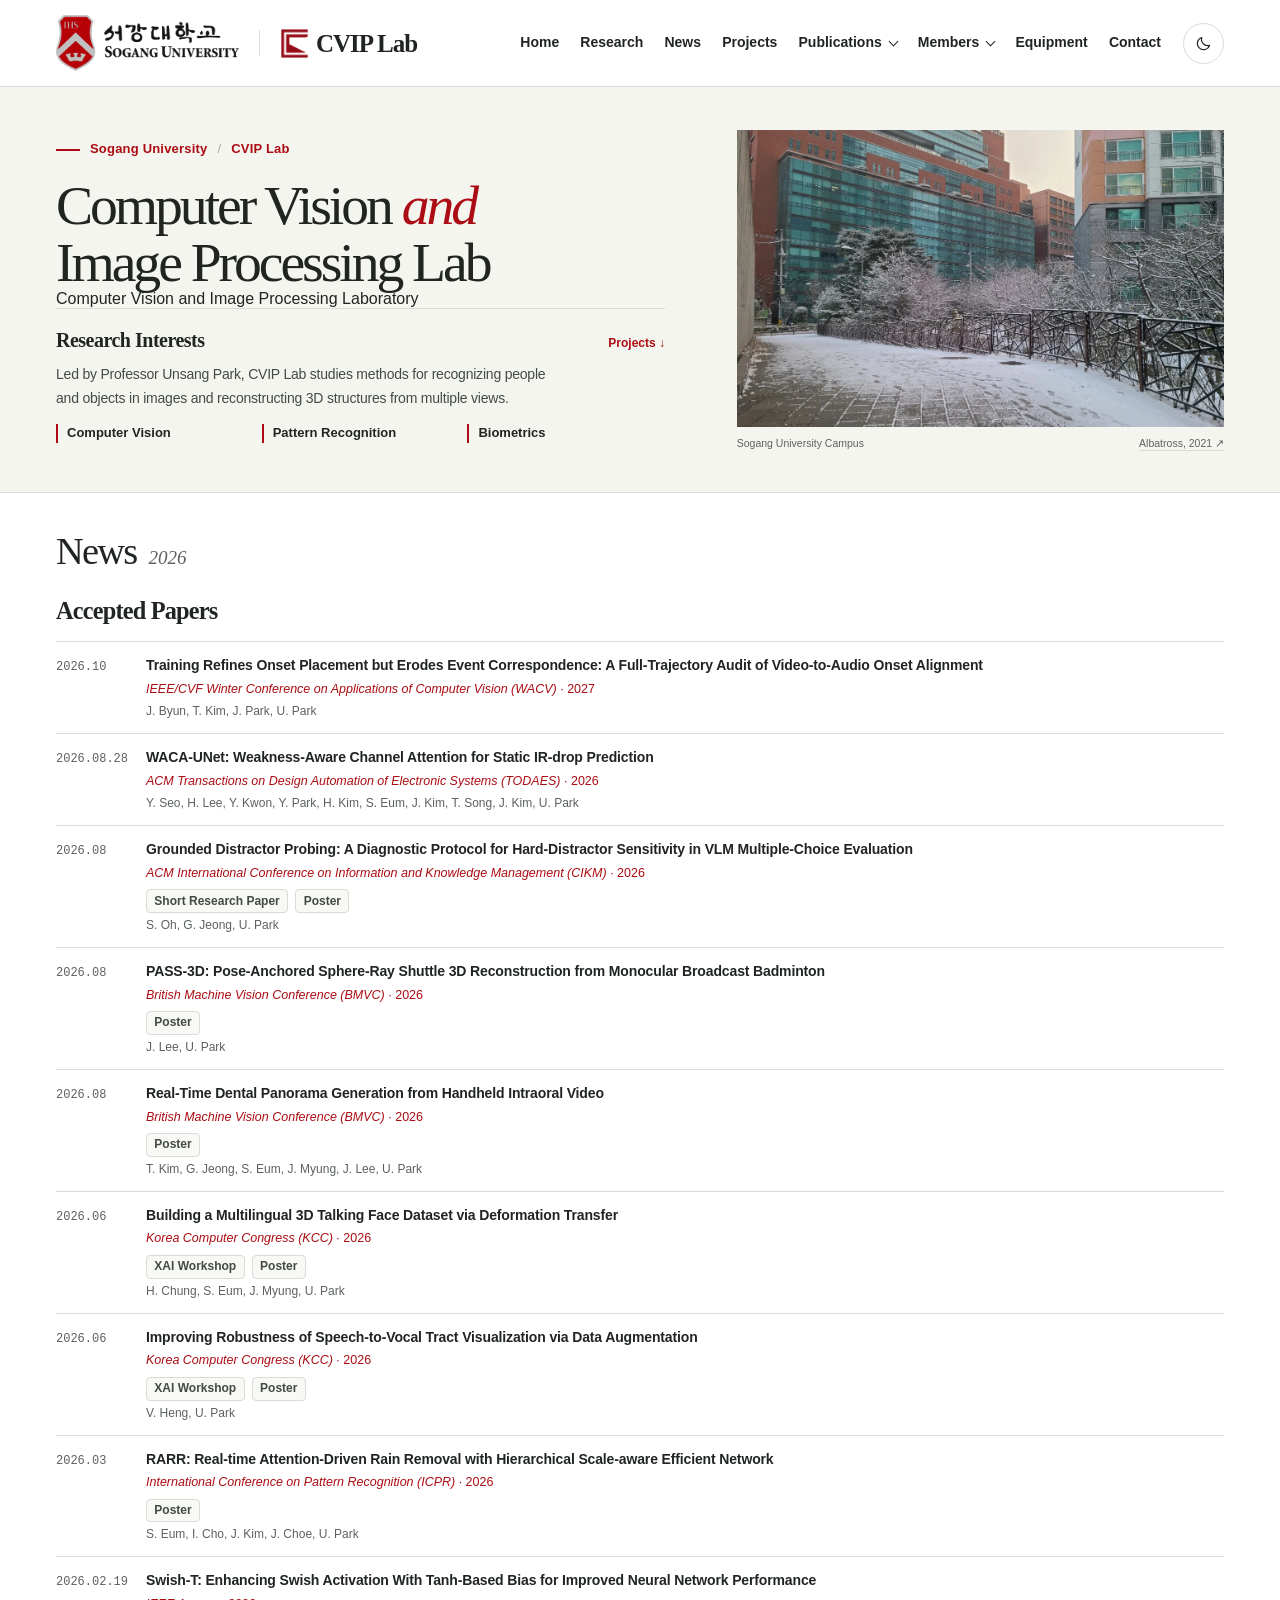
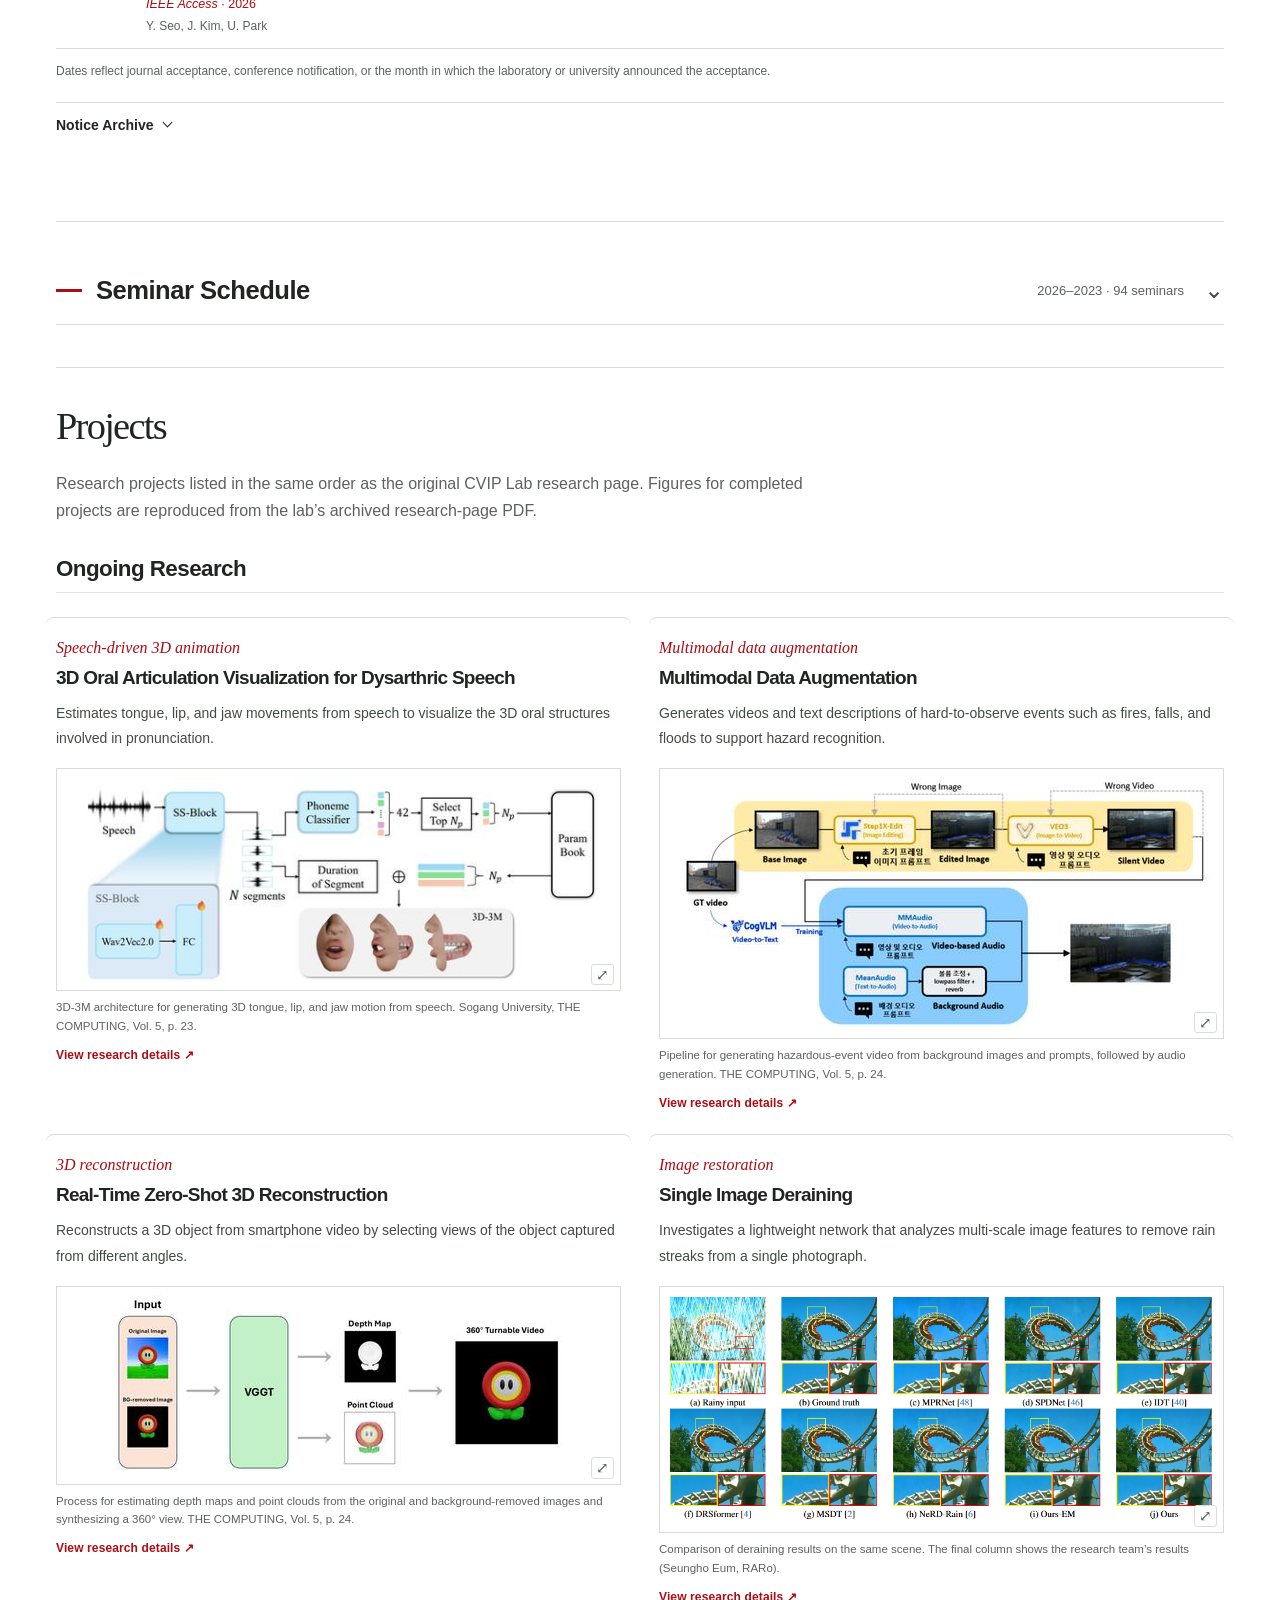
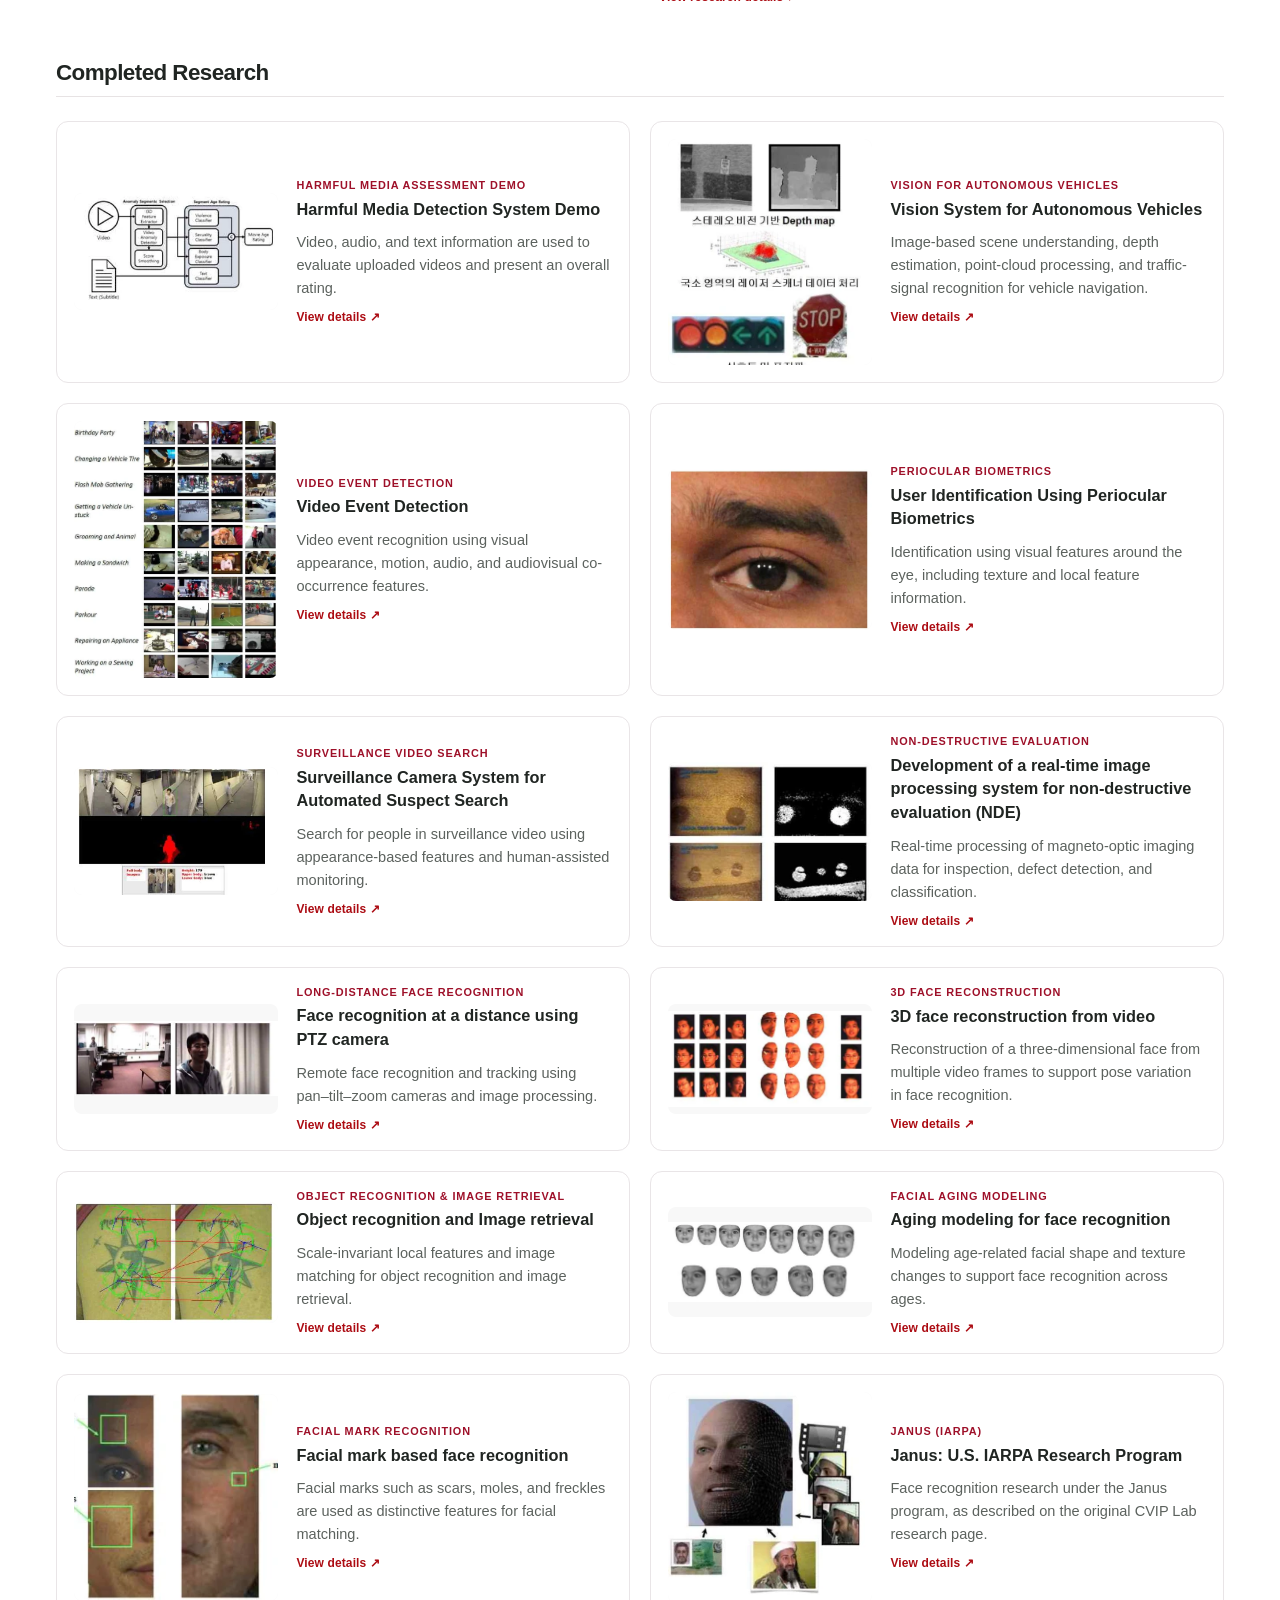
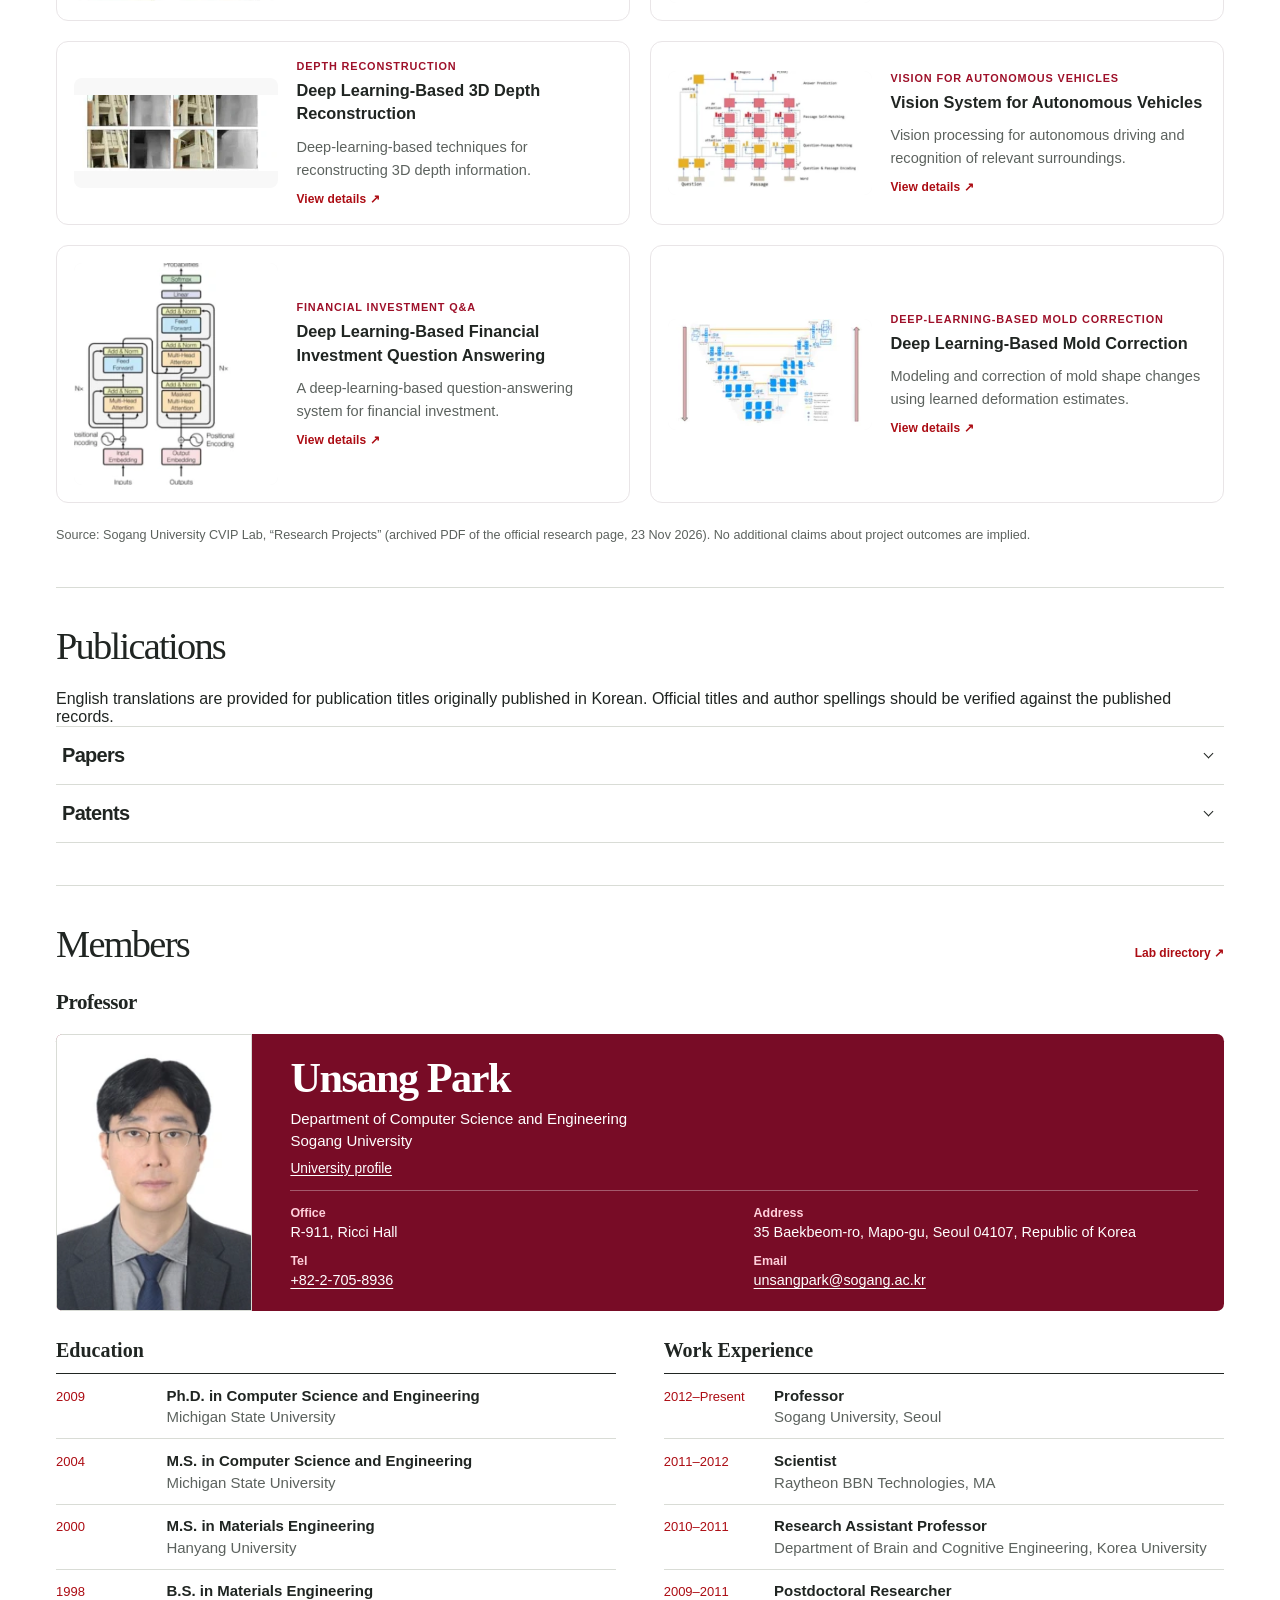
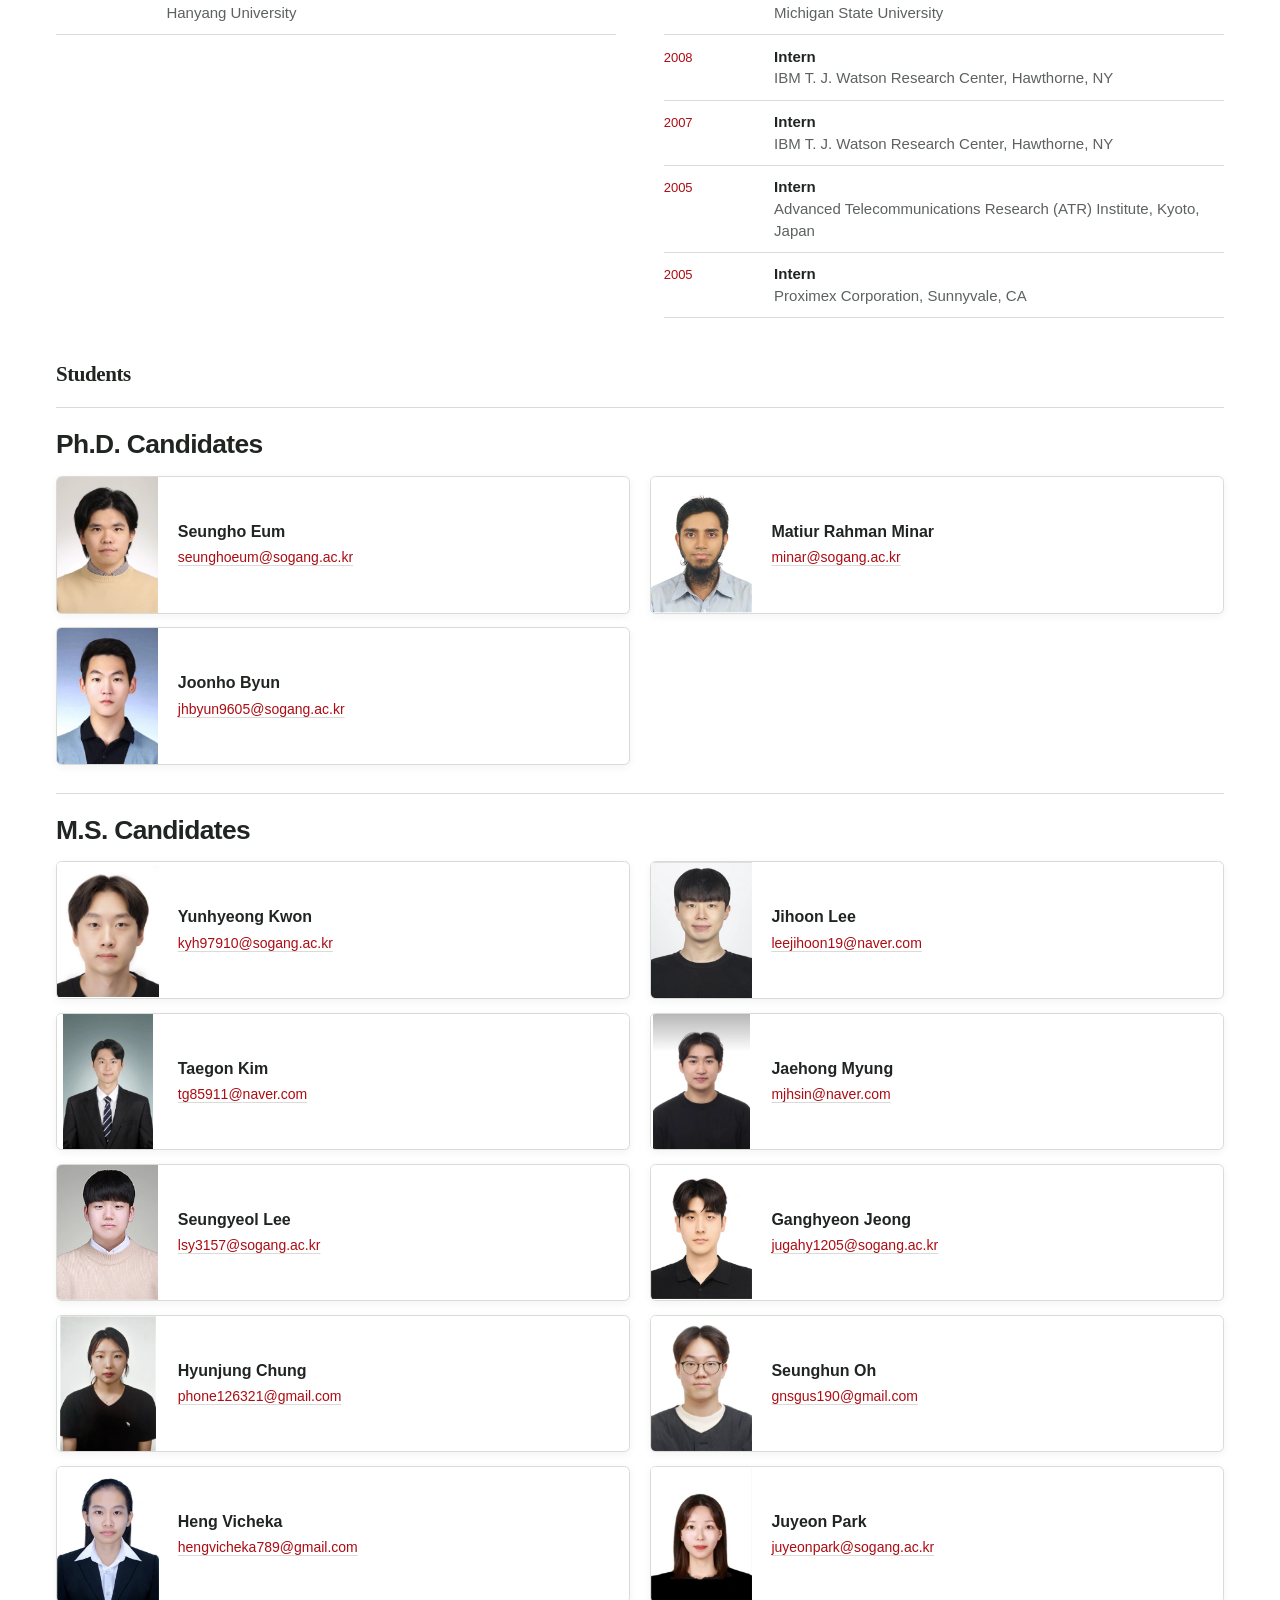
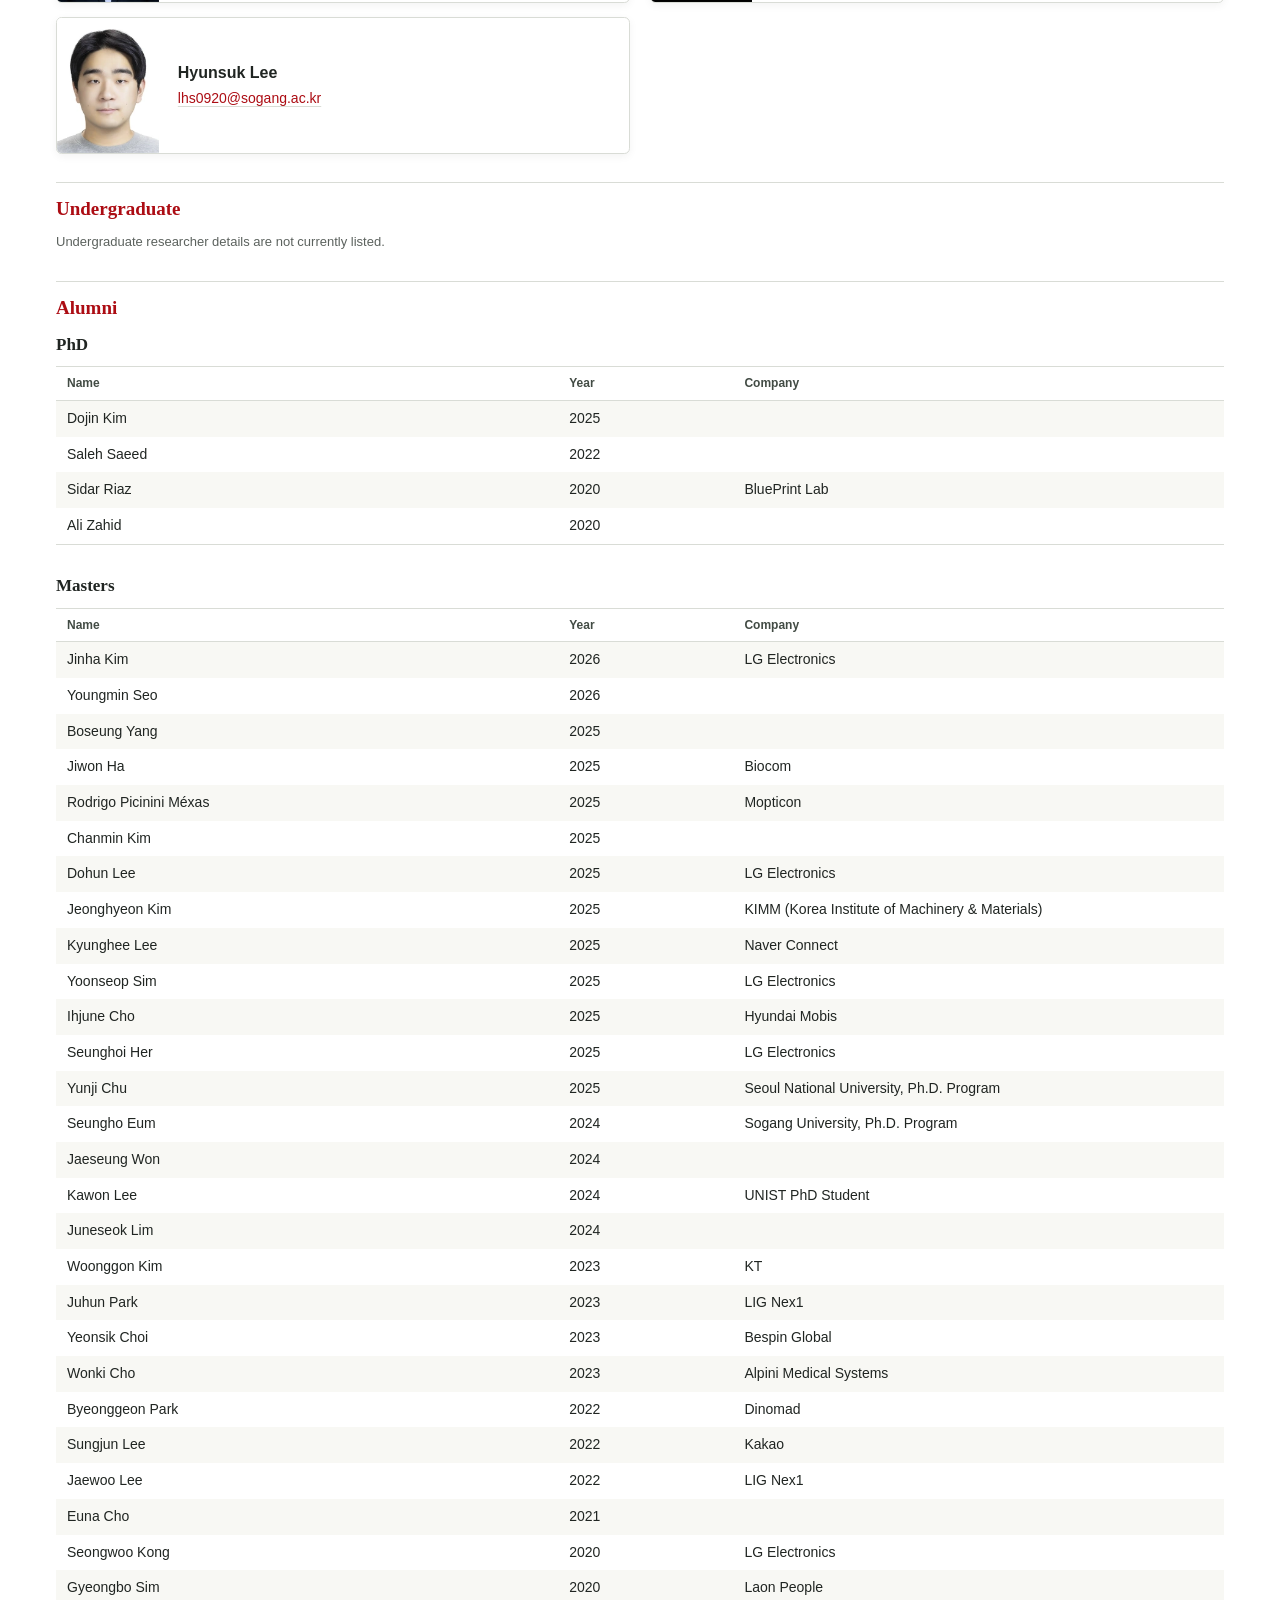
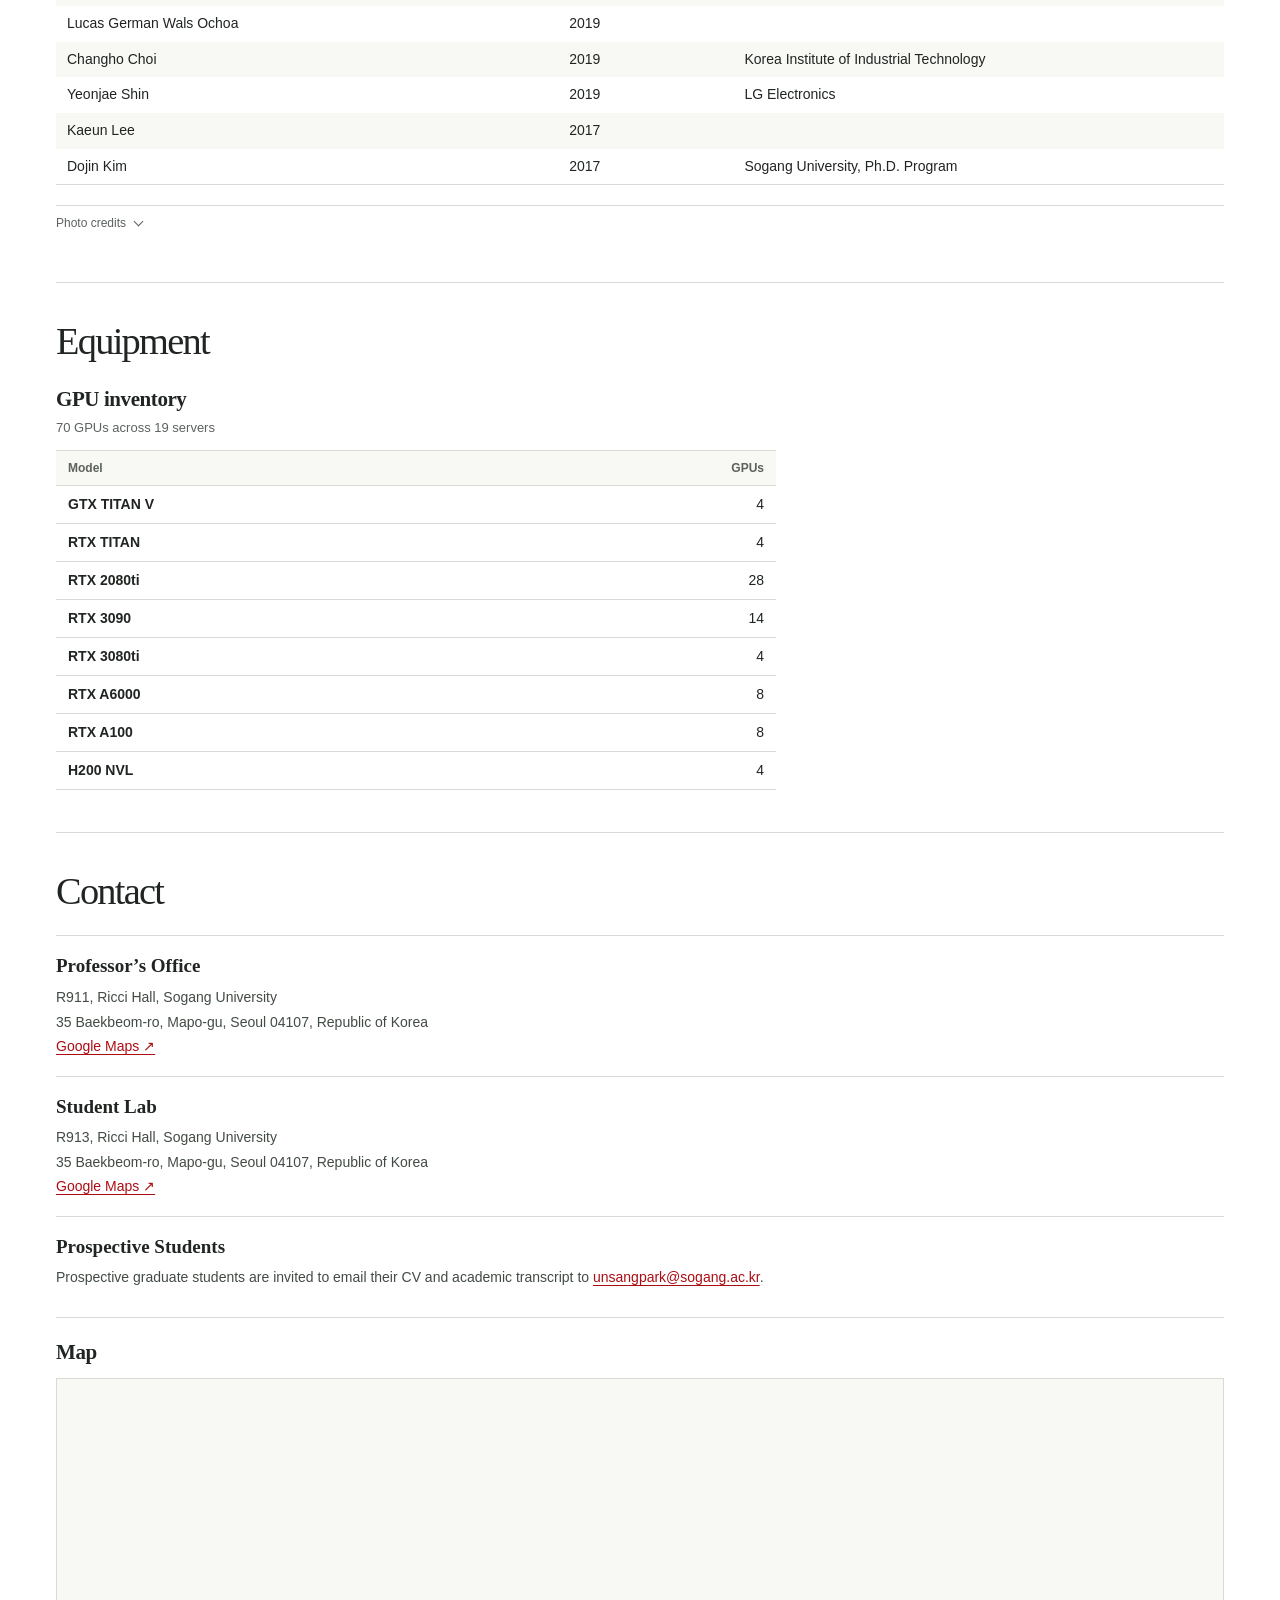
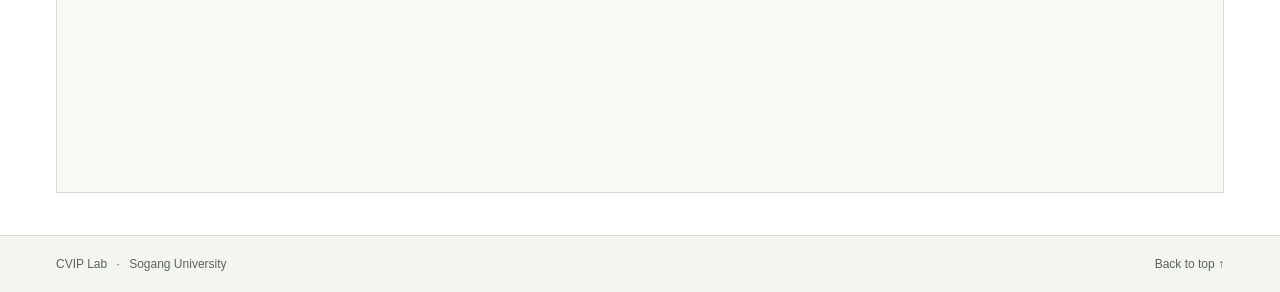
==== commit 76bc6b2d: "research areas 삭제. 위에랑 중복" ====
--- a/index.html
+++ b/index.html
@@ -54,13 +54,7 @@
 <figure class="campus"><img alt="Campus walkway and red brick buildings at Sogang University" height="720" src="assets/images/sogang-campus.webp" width="960"/><figcaption><span>Sogang University Campus</span><a aria-label="Campus photograph credit" href="https://commons.wikimedia.org/wiki/File:Sogang-1641741169692_05.jpg">Albatross, 2021 ↗</a></figcaption></figure>
 </div>
 </section>
-<div class="wrap research-wrap"><section aria-labelledby="research-detail-title" class="section research-detail" id="research-details"><div class="section-heading"><div class="section-lead"><h2 id="research-detail-title">Research</h2><span>Research Areas</span></div></div>
-<p class="research-lede">CVIP Lab, led by Professor Unsang Park, conducts research in computer vision, pattern recognition, and biometrics at Sogang University. The following areas follow the order used in the laboratory’s official introduction.</p>
-<div class="research-topics">
-<article class="research-topic"><span class="research-index">01</span><div><h3>Computer Vision</h3><p>Computer vision covers the acquisition, analysis, and processing of visual data to understand and reconstruct three-dimensional information. The field seeks to develop computational methods that perform visual tasks using images and camera systems.</p></div></article>
-<article class="research-topic"><span class="research-index">02</span><div><h3>Pattern Recognition</h3><p>Pattern recognition uses statistical and machine-learning methods to identify meaningful structures in data. Our research focuses on understanding the content of images and videos by analyzing visual patterns and their characteristics.</p></div></article>
-<article class="research-topic"><span class="research-index">03</span><div><h3>Biometrics</h3><p>Biometrics studies methods for identifying or verifying individuals using physical and behavioral characteristics. Examples include facial features, fingerprints, and iris patterns.</p></div></article>
-</div></section></div><div class="wrap">
+<div class="wrap">
 <div class="news-seminar-layout"><section aria-labelledby="news-title" class="section lab-news" id="news">
 <div class="section-heading"><div class="section-lead">
 <h2 id="news-title" lang="en">News</h2><span>2026</span>
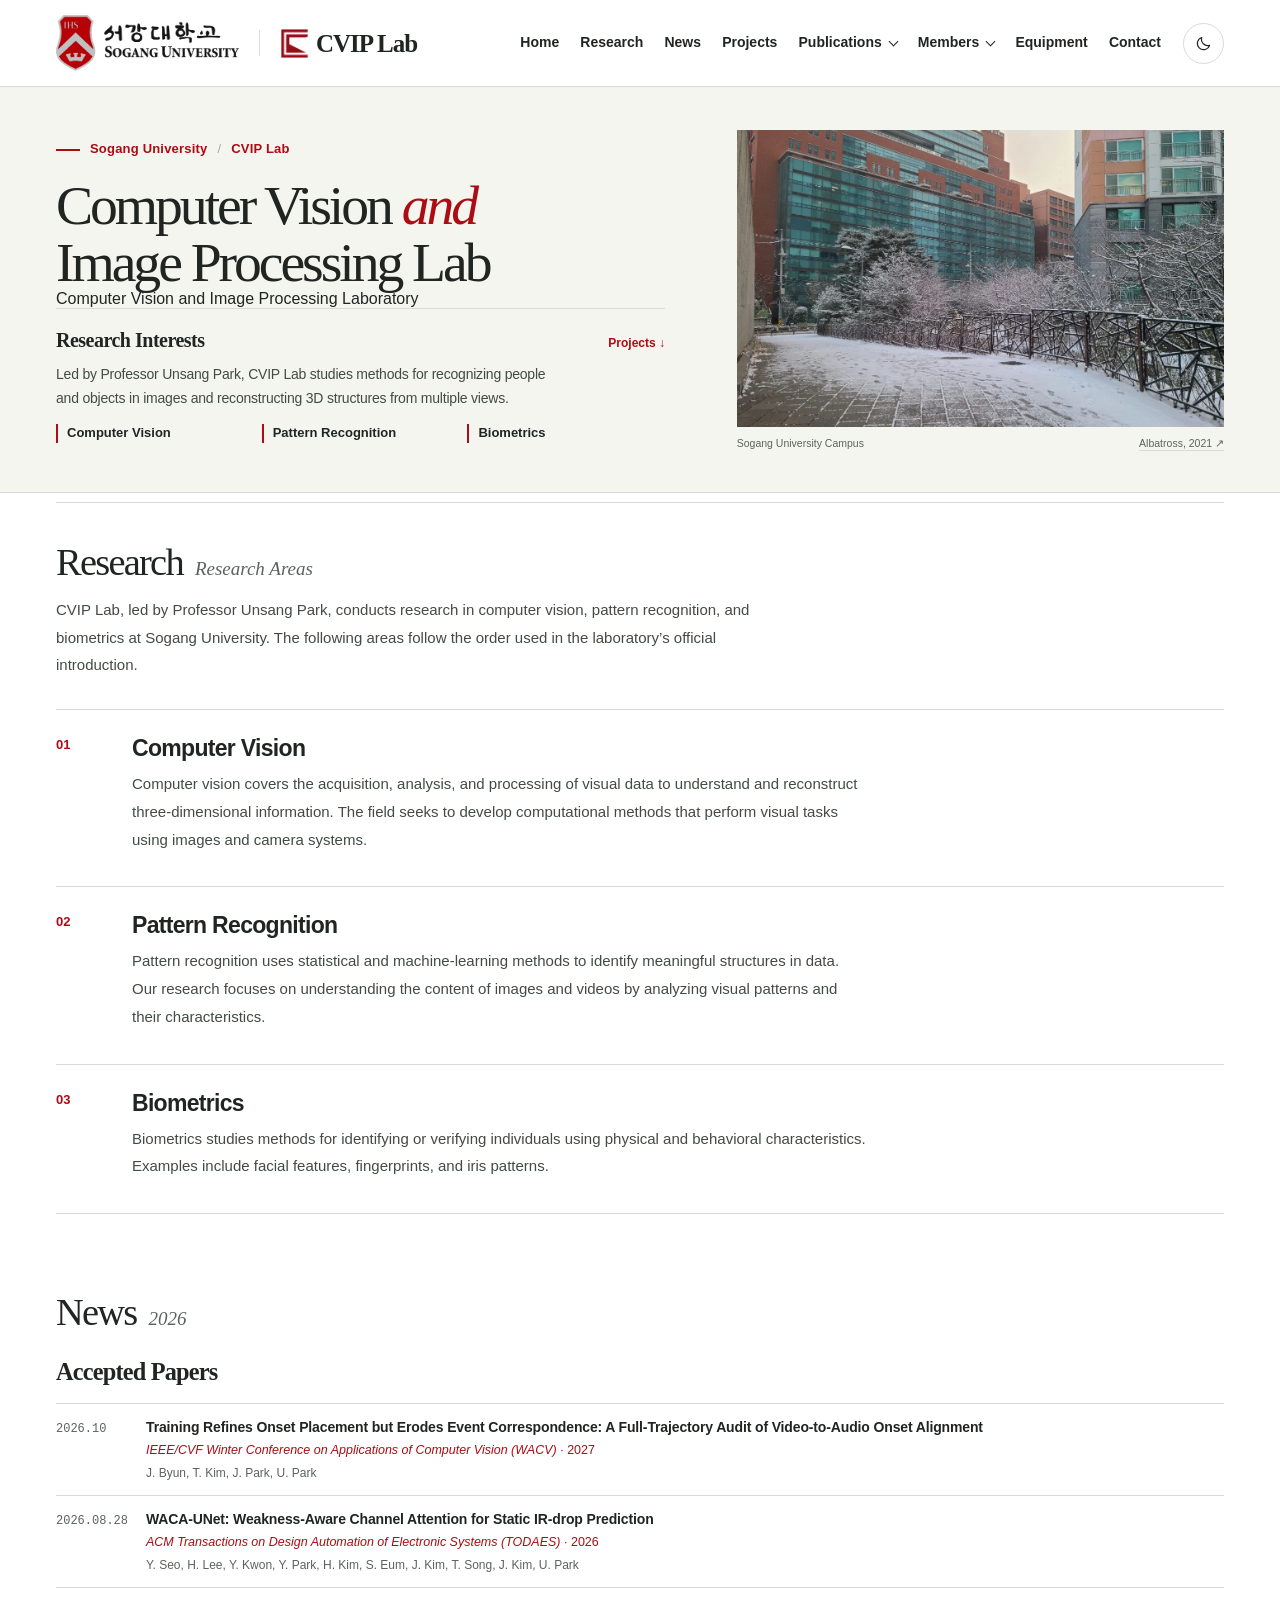
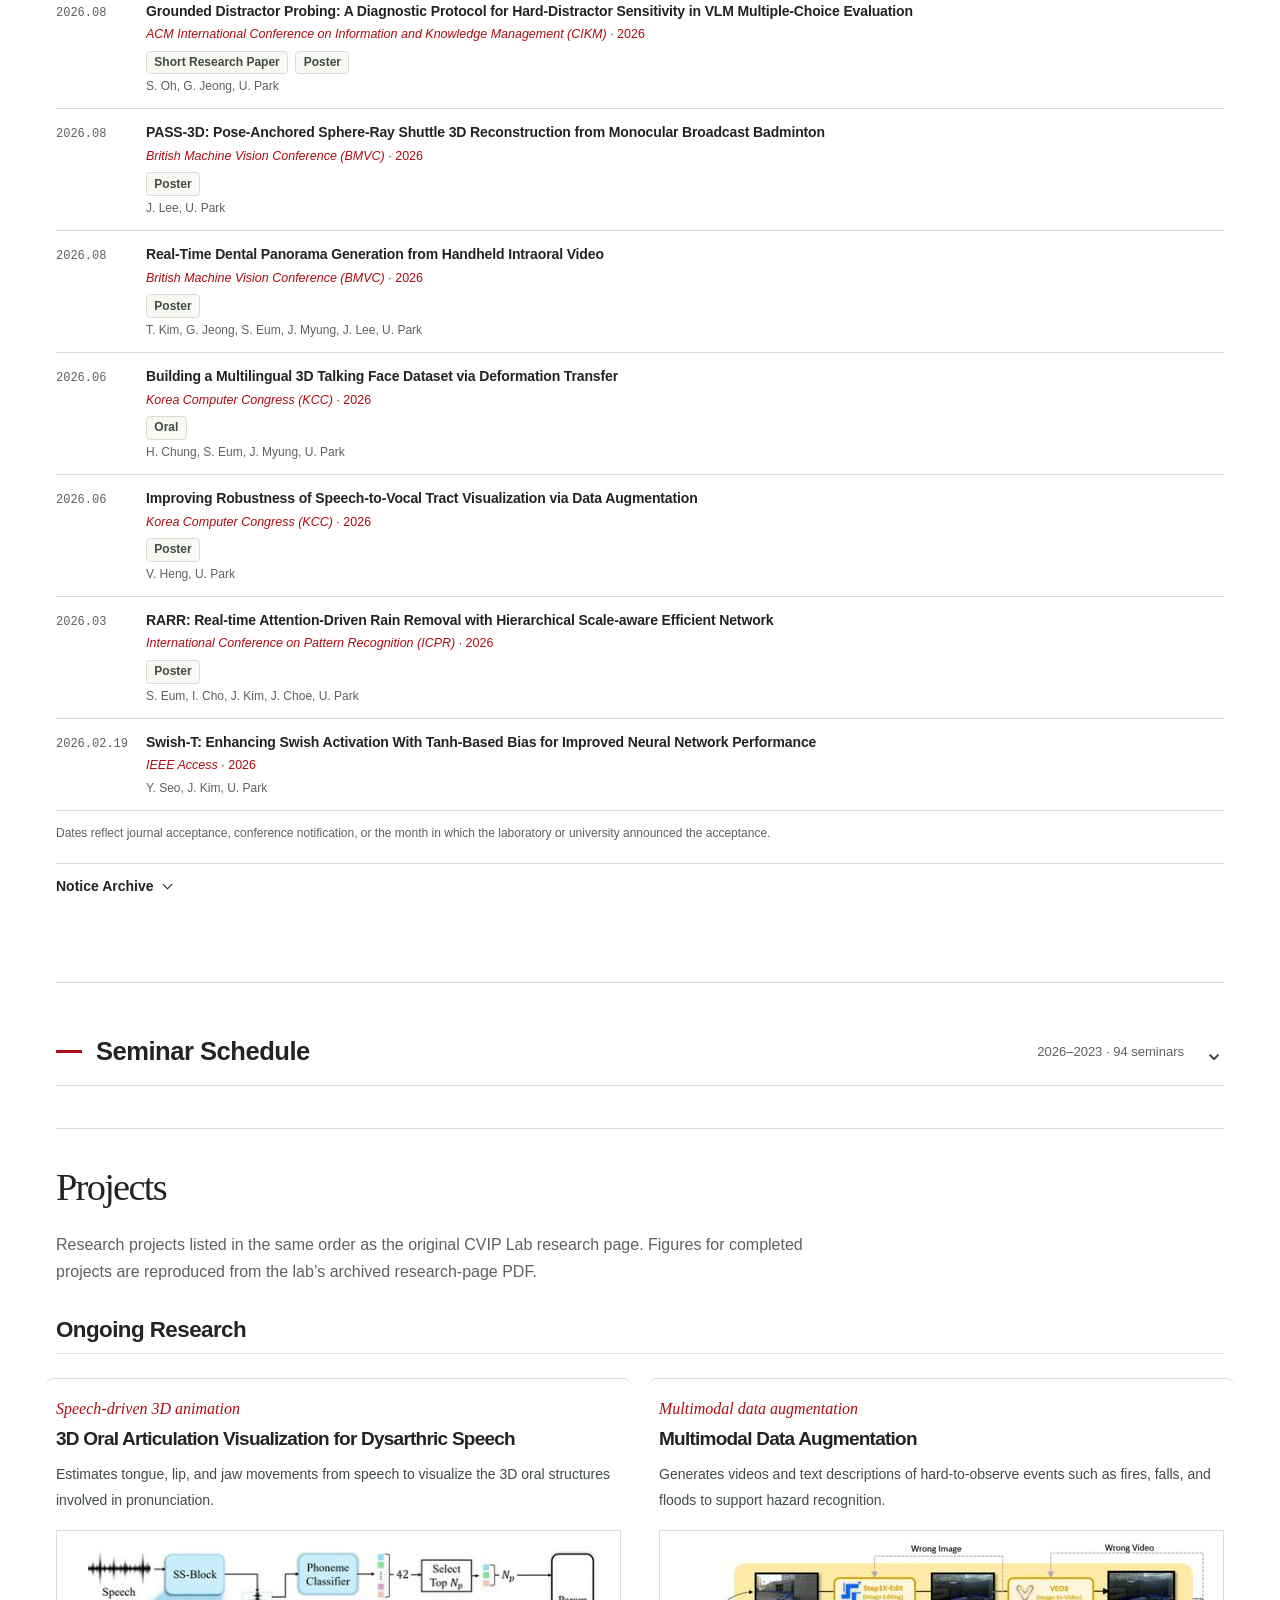
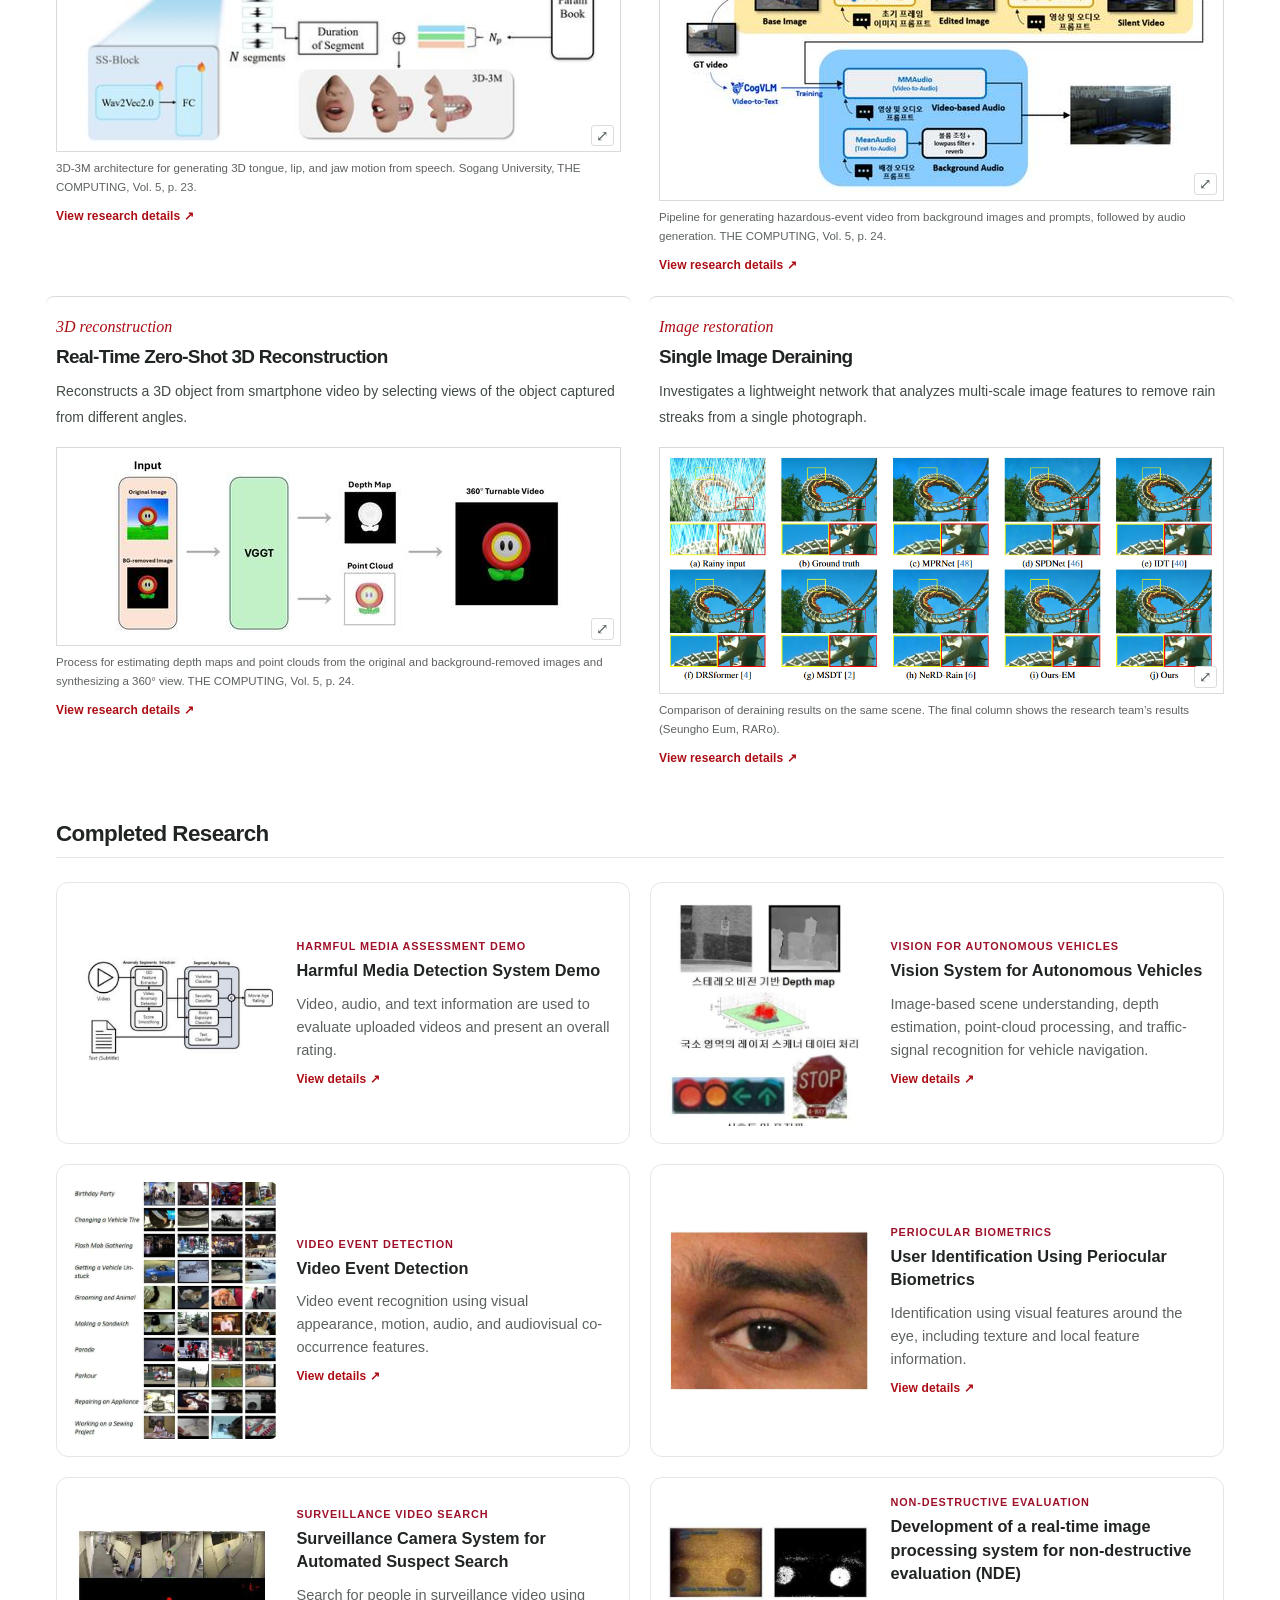
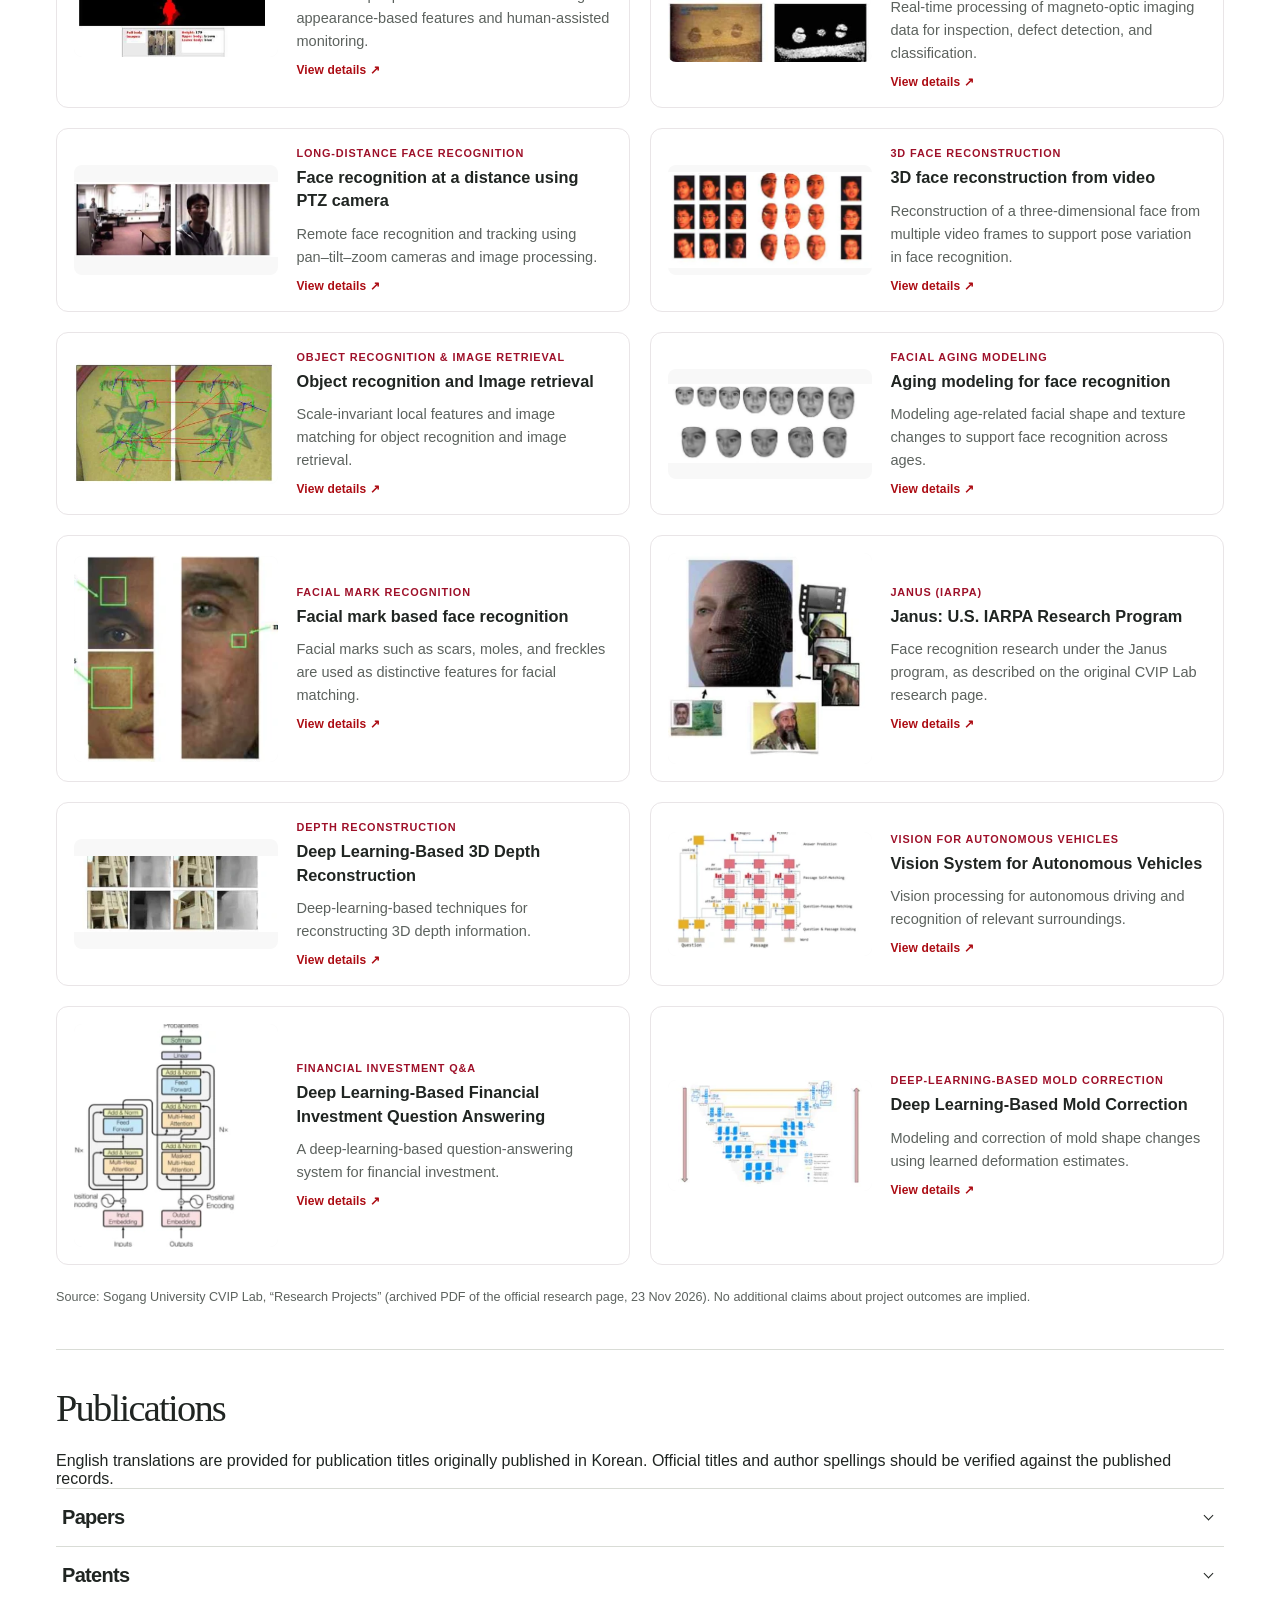
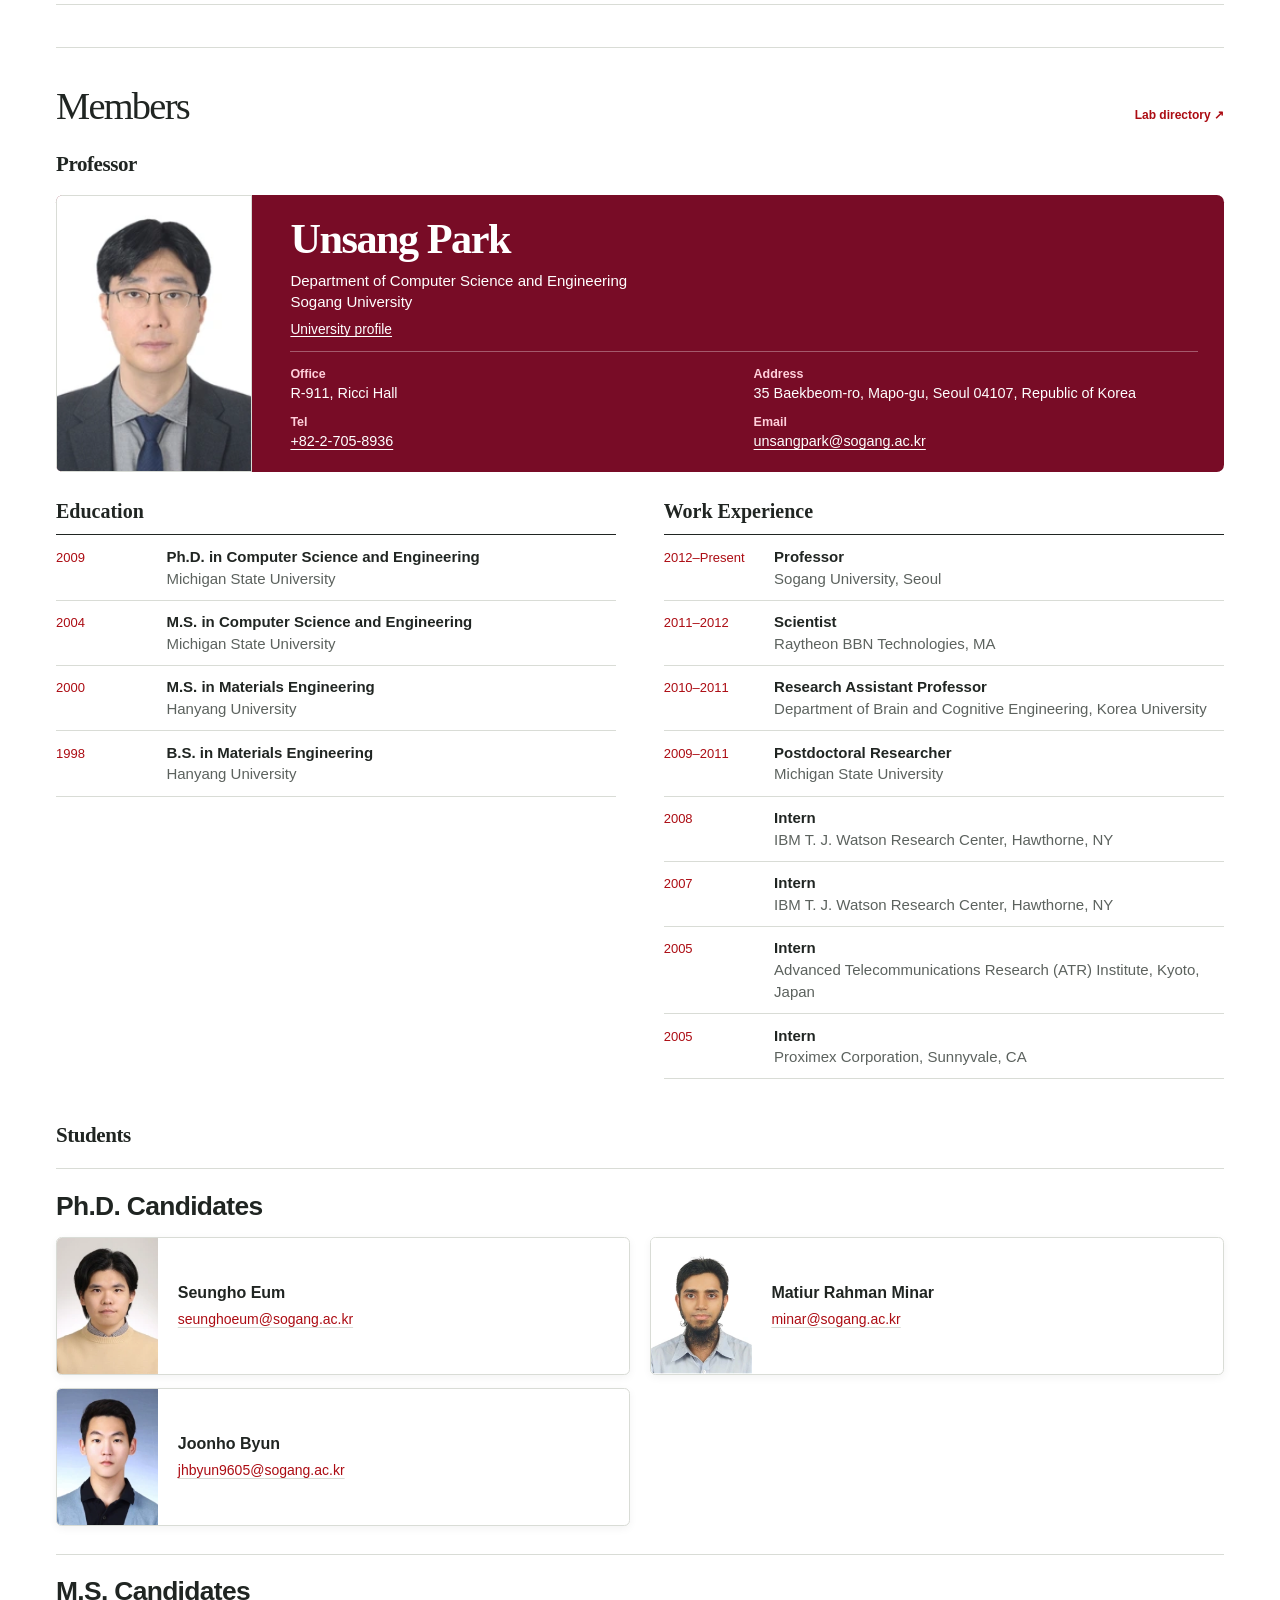
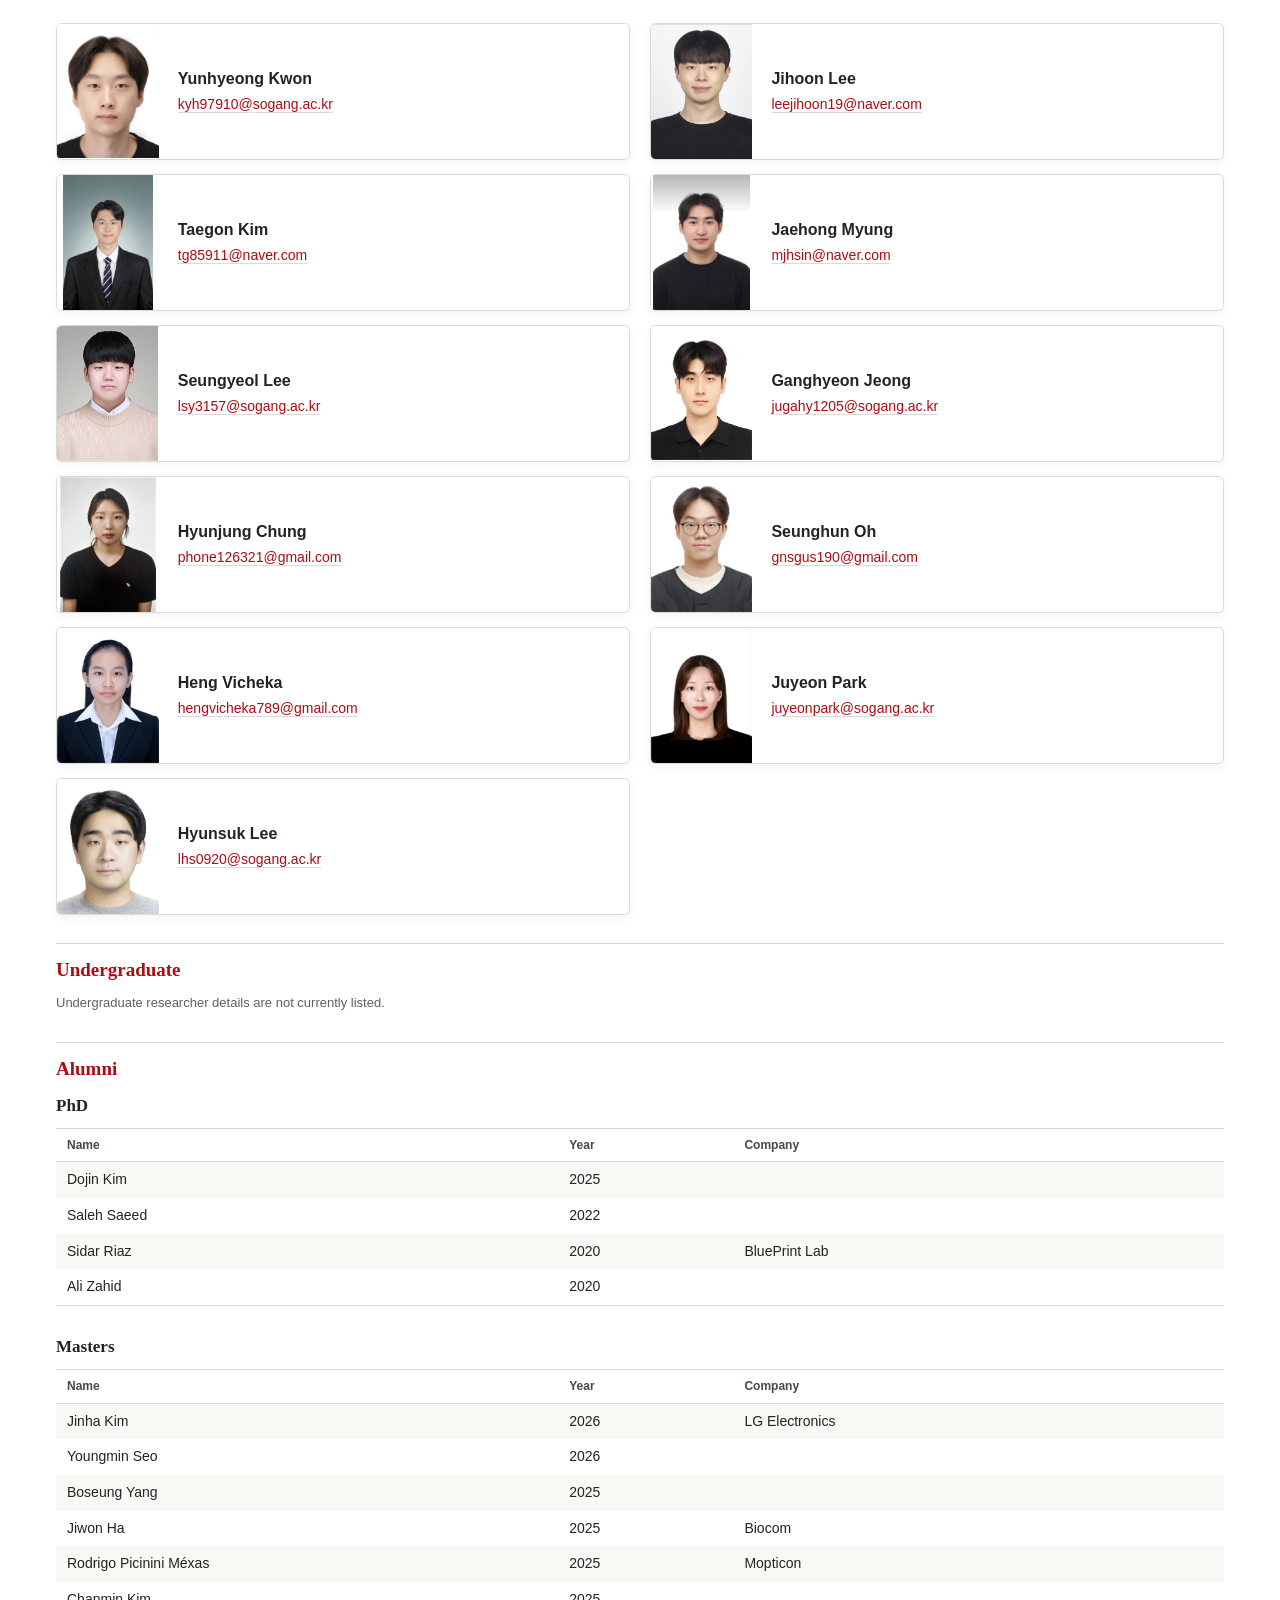
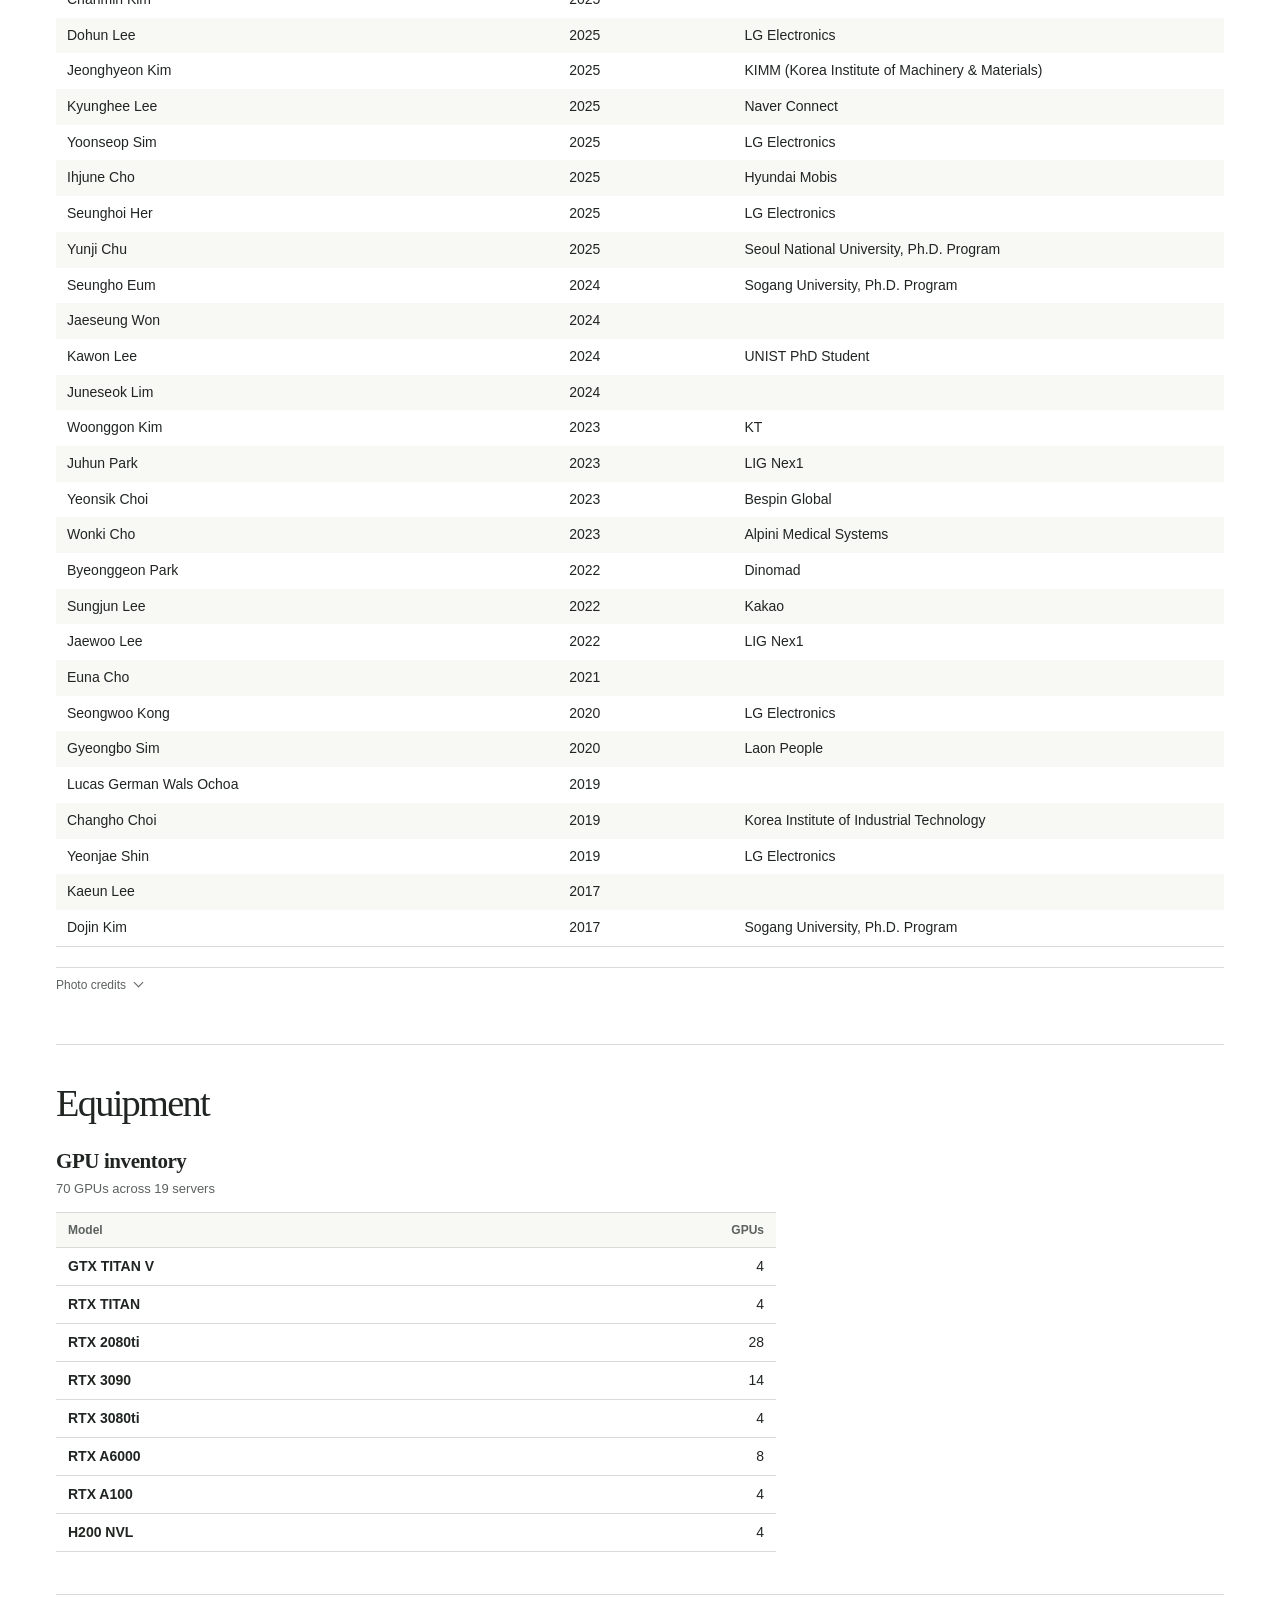
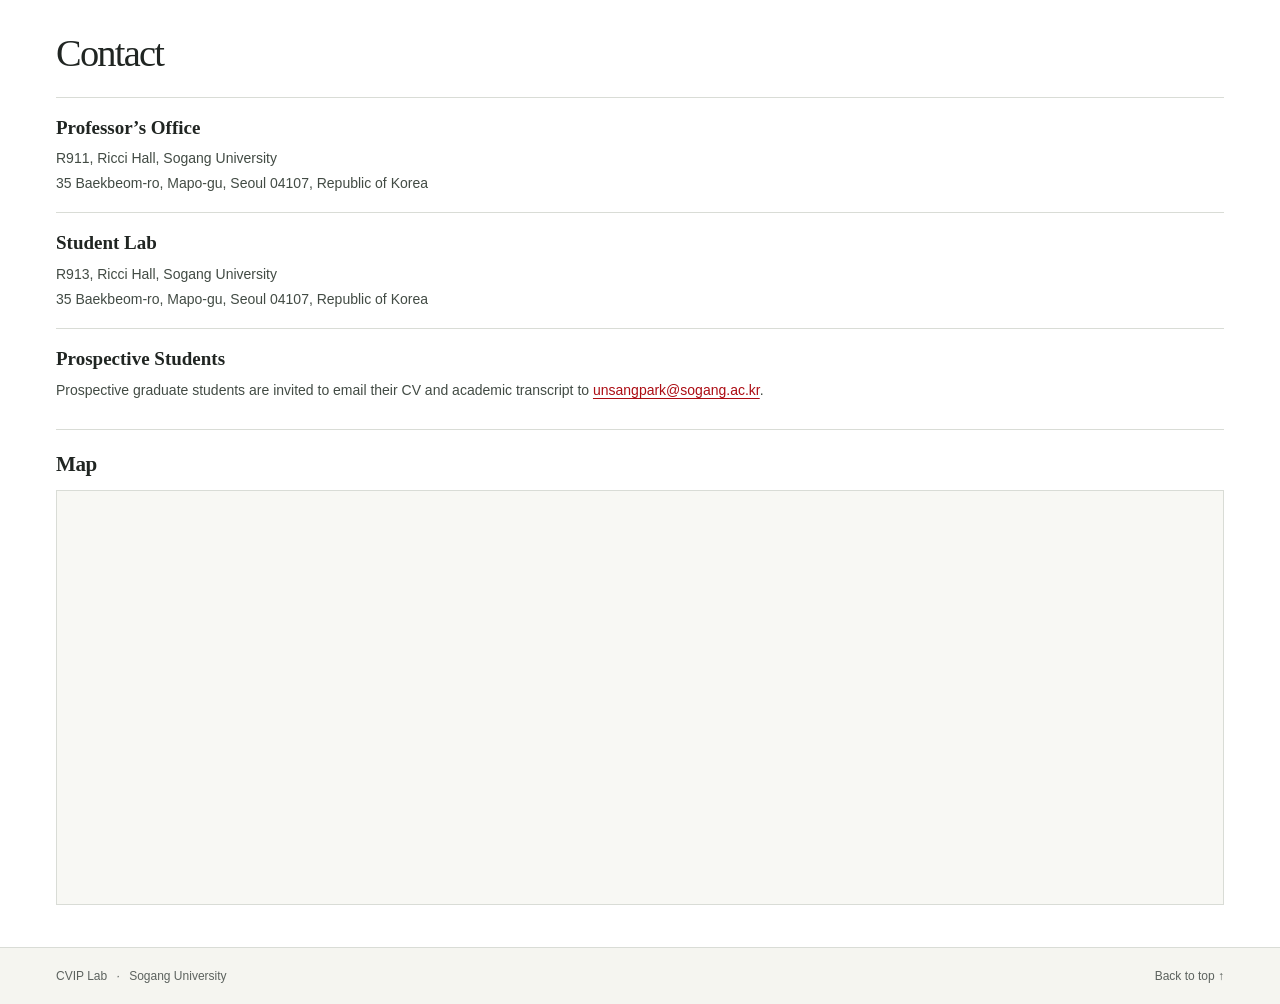
==== commit 43f1a964: "Add files via upload" ====
--- a/index.html
+++ b/index.html
@@ -54,7 +54,13 @@
 <figure class="campus"><img alt="Campus walkway and red brick buildings at Sogang University" height="720" src="assets/images/sogang-campus.webp" width="960"/><figcaption><span>Sogang University Campus</span><a aria-label="Campus photograph credit" href="https://commons.wikimedia.org/wiki/File:Sogang-1641741169692_05.jpg">Albatross, 2021 ↗</a></figcaption></figure>
 </div>
 </section>
-<div class="wrap">
+<div class="wrap research-wrap"><section aria-labelledby="research-detail-title" class="section research-detail" id="research-details"><div class="section-heading"><div class="section-lead"><h2 id="research-detail-title">Research</h2><span>Research Areas</span></div></div>
+<p class="research-lede">CVIP Lab, led by Professor Unsang Park, conducts research in computer vision, pattern recognition, and biometrics at Sogang University. The following areas follow the order used in the laboratory’s official introduction.</p>
+<div class="research-topics">
+<article class="research-topic"><span class="research-index">01</span><div><h3>Computer Vision</h3><p>Computer vision covers the acquisition, analysis, and processing of visual data to understand and reconstruct three-dimensional information. The field seeks to develop computational methods that perform visual tasks using images and camera systems.</p></div></article>
+<article class="research-topic"><span class="research-index">02</span><div><h3>Pattern Recognition</h3><p>Pattern recognition uses statistical and machine-learning methods to identify meaningful structures in data. Our research focuses on understanding the content of images and videos by analyzing visual patterns and their characteristics.</p></div></article>
+<article class="research-topic"><span class="research-index">03</span><div><h3>Biometrics</h3><p>Biometrics studies methods for identifying or verifying individuals using physical and behavioral characteristics. Examples include facial features, fingerprints, and iris patterns.</p></div></article>
+</div></section></div><div class="wrap">
 <div class="news-seminar-layout"><section aria-labelledby="news-title" class="section lab-news" id="news">
 <div class="section-heading"><div class="section-lead">
 <h2 id="news-title" lang="en">News</h2><span>2026</span>
@@ -89,13 +95,13 @@
 </li>
 <li class="news-paper">
 <time datetime="2026-06" title="Publication announcement">2026.06</time>
-<div><a class="news-paper-title" href="https://xai.kaist.ac.kr/xai-workshop/2026/">Building a Multilingual 3D Talking Face Dataset via Deformation Transfer</a>
-<p class="news-paper-venue"><cite>Korea Computer Congress (KCC)</cite> · 2026</p><div class="paper-marks" lang="en"><span class="paper-mark">XAI Workshop</span><span class="paper-mark">Poster</span></div><p class="news-paper-authors">H. Chung, S. Eum, J. Myung, U. Park</p></div>
+<div><a class="news-paper-title" href="https://www.kiise.or.kr/conference/kcc/2026/">Building a Multilingual 3D Talking Face Dataset via Deformation Transfer</a>
+<p class="news-paper-venue"><cite>Korea Computer Congress (KCC)</cite> · 2026</p><div class="paper-marks" lang="en"><span class="paper-mark">Oral</span></div><p class="news-paper-authors">H. Chung, S. Eum, J. Myung, U. Park</p></div>
 </li>
 <li class="news-paper">
 <time datetime="2026-06" title="Publication announcement">2026.06</time>
-<div><a class="news-paper-title" href="https://xai.kaist.ac.kr/xai-workshop/2026/">Improving Robustness of Speech-to-Vocal Tract Visualization via Data Augmentation</a>
-<p class="news-paper-venue"><cite>Korea Computer Congress (KCC)</cite> · 2026</p><div class="paper-marks" lang="en"><span class="paper-mark">XAI Workshop</span><span class="paper-mark">Poster</span></div><p class="news-paper-authors">V. Heng, U. Park</p></div>
+<div><a class="news-paper-title" href="https://www.kiise.or.kr/conference/kcc/2026/">Improving Robustness of Speech-to-Vocal Tract Visualization via Data Augmentation</a>
+<p class="news-paper-venue"><cite>Korea Computer Congress (KCC)</cite> · 2026</p><div class="paper-marks" lang="en"><span class="paper-mark">Poster</span></div><p class="news-paper-authors">V. Heng, U. Park</p></div>
 </li>
 <li class="news-paper">
 <time datetime="2026-03" title="Publication announcement">2026.03</time>
@@ -627,19 +633,19 @@
 <li class="paper-entry" data-type="pub-domestic-conference" data-year="2026">
 <div class="paper-sidebar"><span class="paper-type" lang="en">Domestic Conference</span><time datetime="2026">2026</time></div>
 <div>
-<h4><a href="https://xai.kaist.ac.kr/xai-workshop/2026/">Building a Multilingual 3D Talking Face Dataset via Deformation Transfer</a></h4>
+<h4><a href="https://www.kiise.or.kr/conference/kcc/2026/">Building a Multilingual 3D Talking Face Dataset via Deformation Transfer</a></h4>
 <p class="paper-authors">H. Chung, S. Eum, J. Myung, U. Park</p>
 <p class="paper-citation"><cite>Korea Computer Congress (KCC)</cite></p>
-<div class="paper-marks" lang="en"><span class="paper-mark">XAI Workshop</span><span class="paper-mark">Poster</span></div>
+<div class="paper-marks" lang="en"><span class="paper-mark">Oral</span></div>
 </div>
 </li>
 <li class="paper-entry" data-type="pub-domestic-conference" data-year="2026">
 <div class="paper-sidebar"><span class="paper-type" lang="en">Domestic Conference</span><time datetime="2026">2026</time></div>
 <div>
-<h4><a href="https://xai.kaist.ac.kr/xai-workshop/2026/">Improving Robustness of Speech-to-Vocal Tract Visualization via Data Augmentation</a></h4>
+<h4><a href="https://www.kiise.or.kr/conference/kcc/2026/">Improving Robustness of Speech-to-Vocal Tract Visualization via Data Augmentation</a></h4>
 <p class="paper-authors">V. Heng, U. Park</p>
 <p class="paper-citation"><cite>Korea Computer Congress (KCC)</cite></p>
-<div class="paper-marks" lang="en"><span class="paper-mark">XAI Workshop</span><span class="paper-mark">Poster</span></div>
+<div class="paper-marks" lang="en"><span class="paper-mark">Poster</span></div>
 </div>
 </li>
 <li class="paper-entry" data-type="pub-domestic-conference" data-year="2024">
@@ -1276,7 +1282,7 @@
 <tr><th scope="row">RTX 3090</th><td class="eq-count">14</td></tr>
 <tr><th scope="row">RTX 3080ti</th><td class="eq-count">4</td></tr>
 <tr><th scope="row">RTX A6000</th><td class="eq-count">8</td></tr>
-<tr><th scope="row">RTX A100</th><td class="eq-count">8</td></tr>
+<tr><th scope="row">RTX A100</th><td class="eq-count">4</td></tr>
 <tr><th scope="row">H200 NVL</th><td class="eq-count">4</td></tr>
 </tbody>
 </table>
@@ -1287,11 +1293,11 @@
 <dl class="contact-list">
 <div>
 <dt>Professor’s Office</dt>
-<dd>R911, Ricci Hall, Sogang University<br/>35 Baekbeom-ro, Mapo-gu, Seoul 04107, Republic of Korea<br/><a href="https://www.google.com/maps/search/?api=1&amp;query=Ricci+Hall+Sogang+University">Google Maps ↗</a></dd>
+<dd>R911, Ricci Hall, Sogang University<br/>35 Baekbeom-ro, Mapo-gu, Seoul 04107, Republic of Korea</dd>
 </div>
 <div>
 <dt>Student Lab</dt>
-<dd>R913, Ricci Hall, Sogang University<br/>35 Baekbeom-ro, Mapo-gu, Seoul 04107, Republic of Korea<br/><a href="https://www.google.com/maps/search/?api=1&amp;query=Ricci+Hall+Sogang+University">Google Maps ↗</a></dd>
+<dd>R913, Ricci Hall, Sogang University<br/>35 Baekbeom-ro, Mapo-gu, Seoul 04107, Republic of Korea</dd>
 </div>
 <div>
 <dt>Prospective Students</dt>
